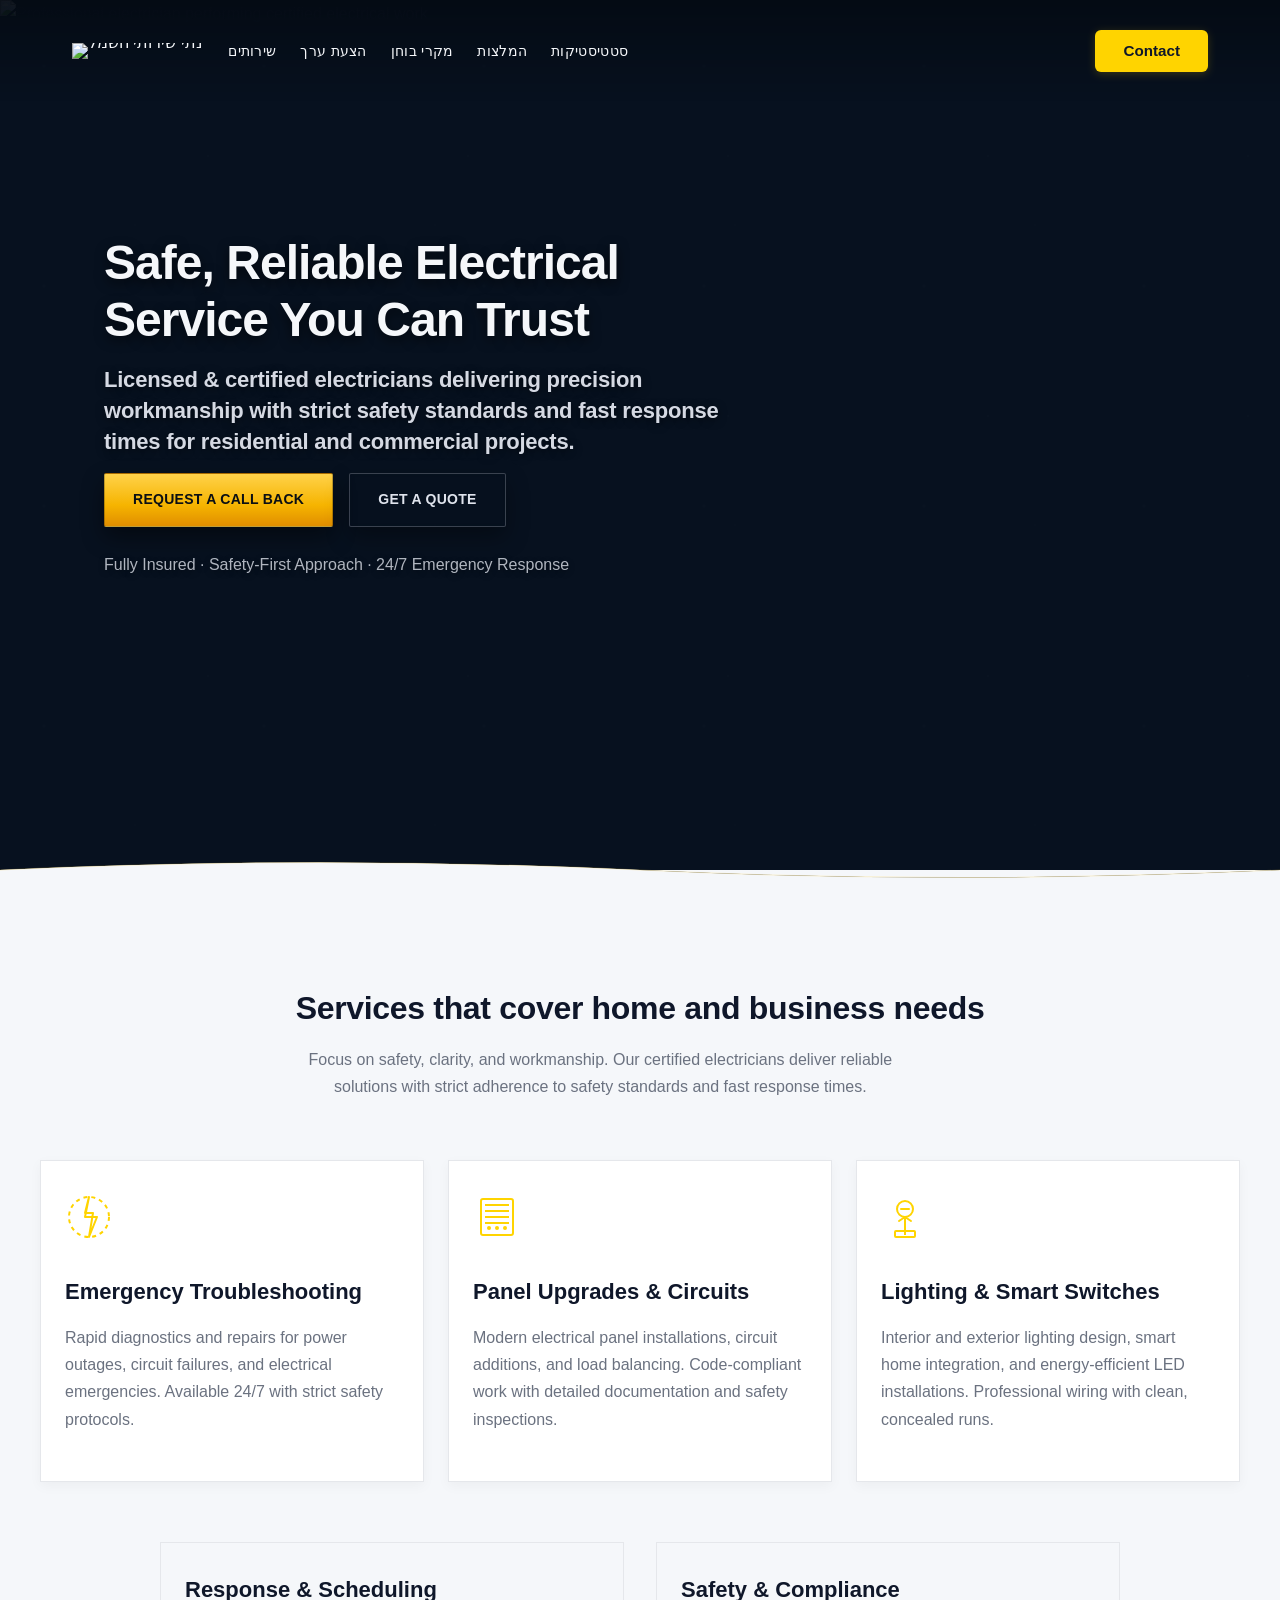
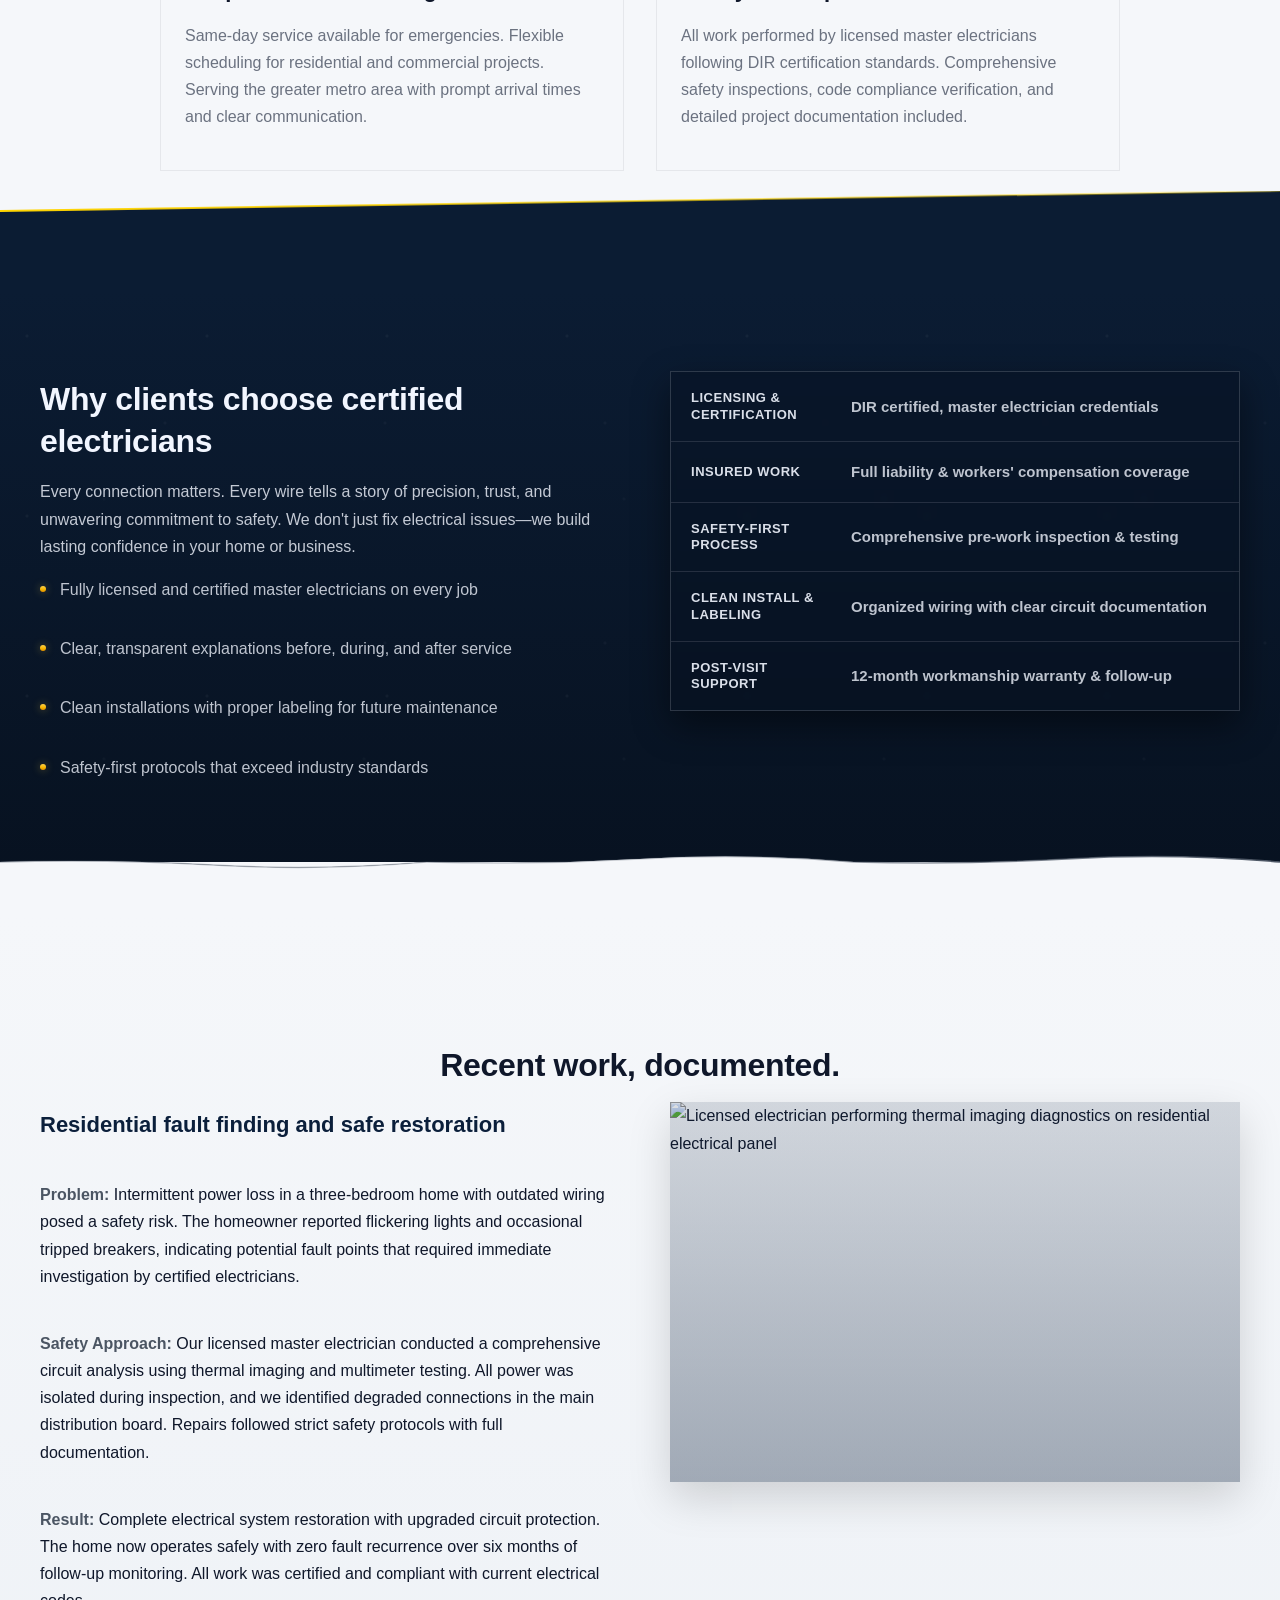
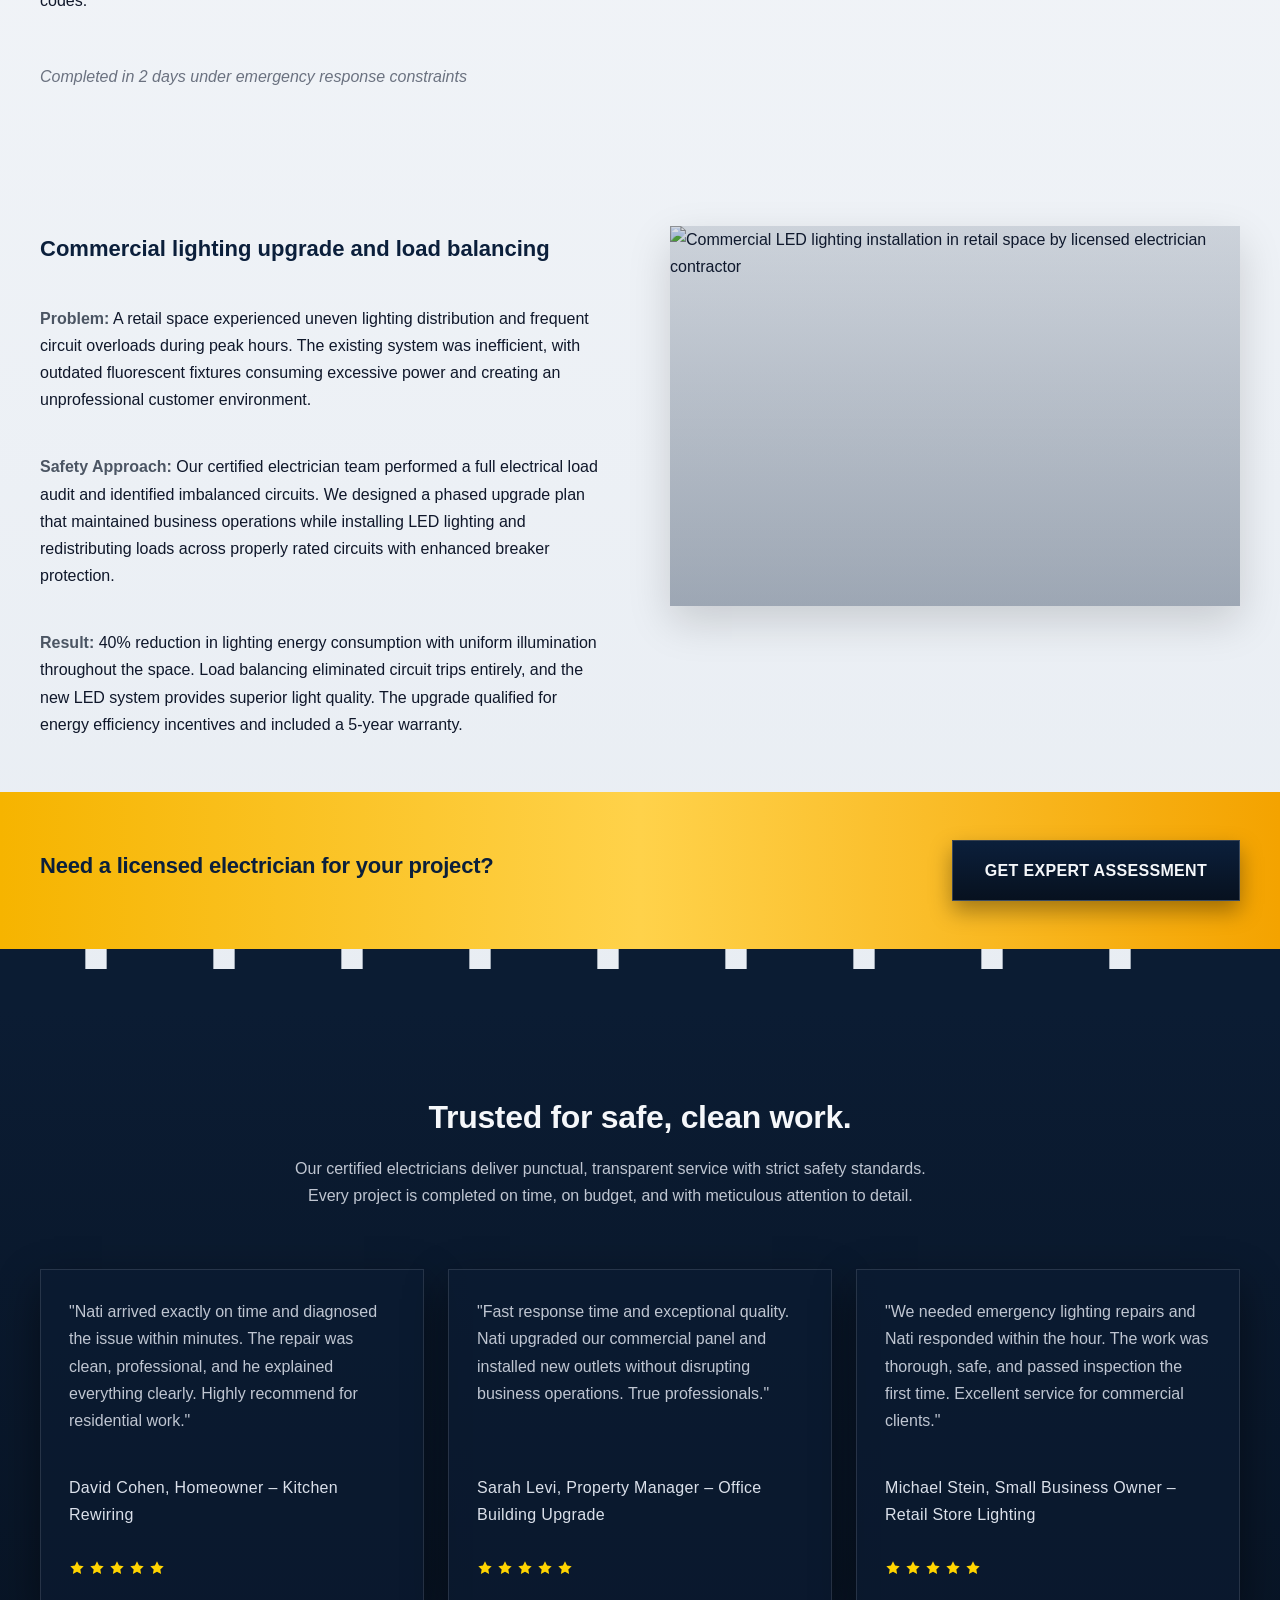
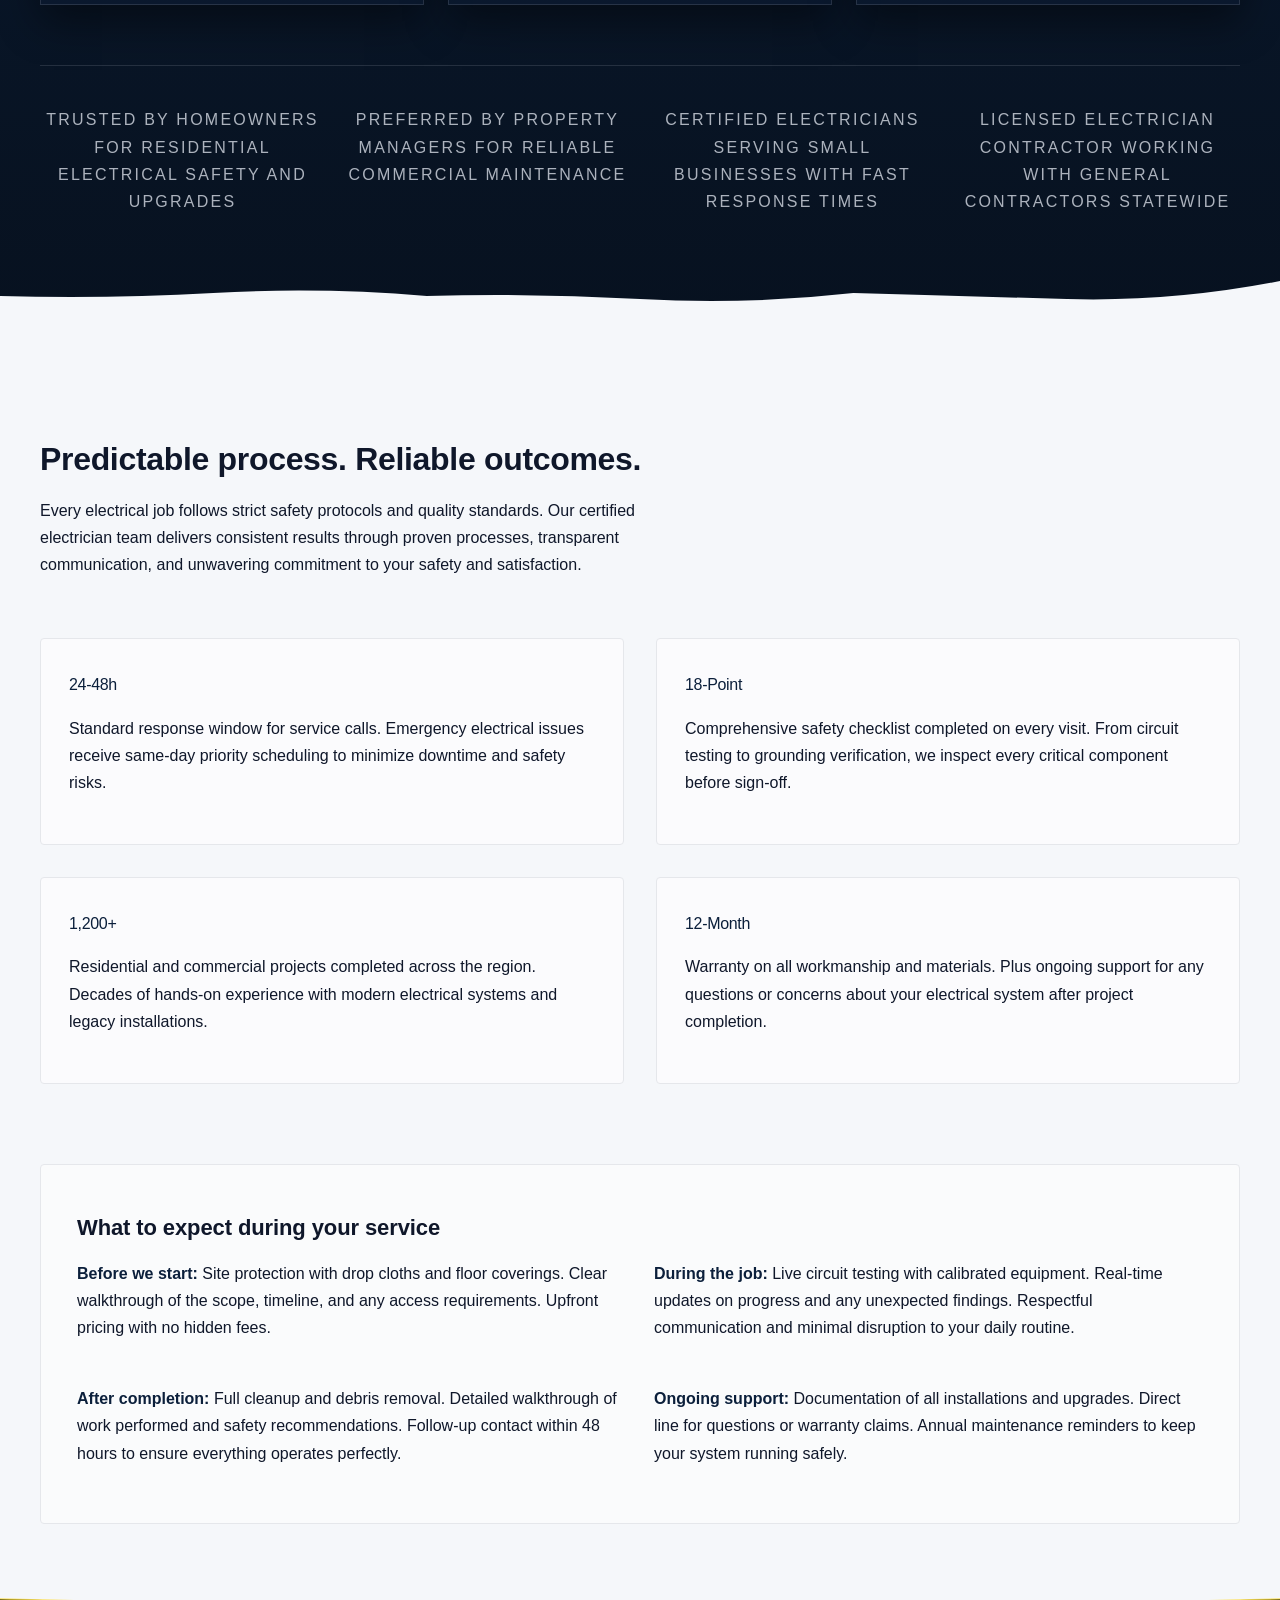
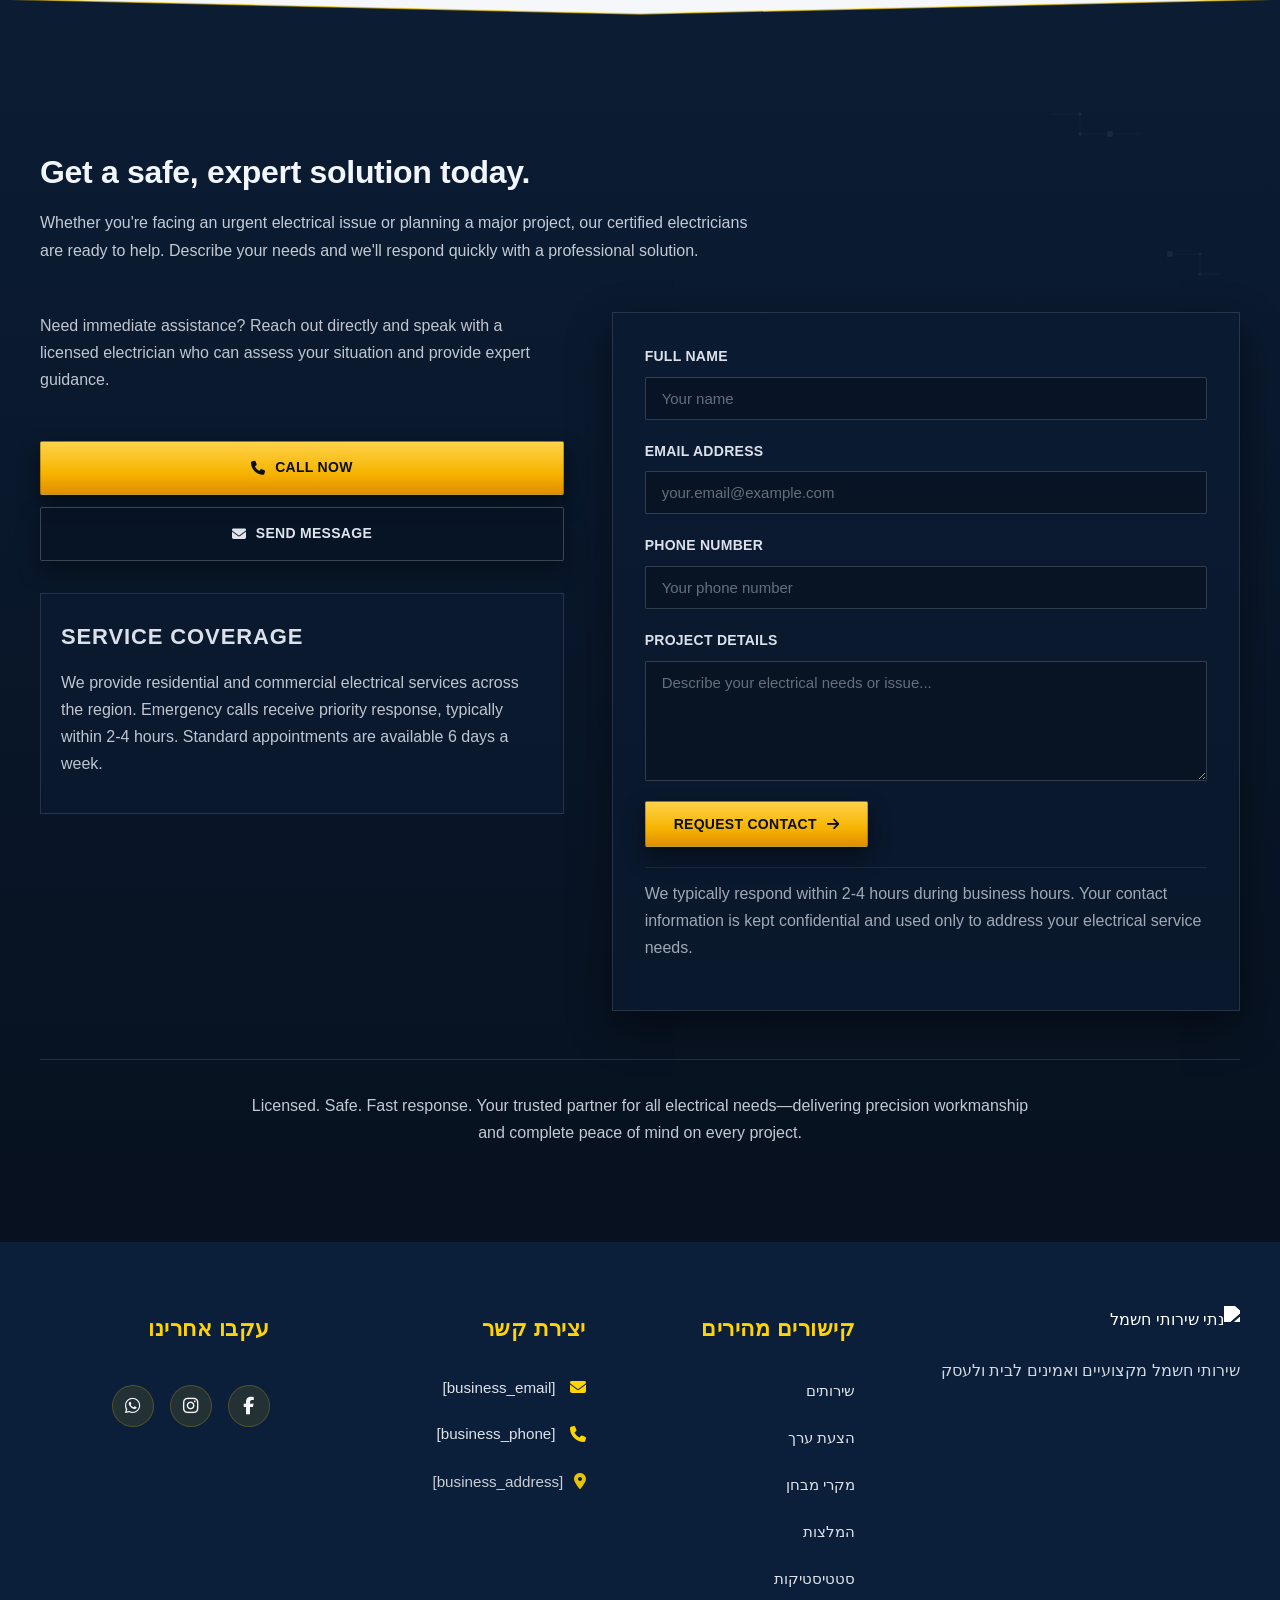
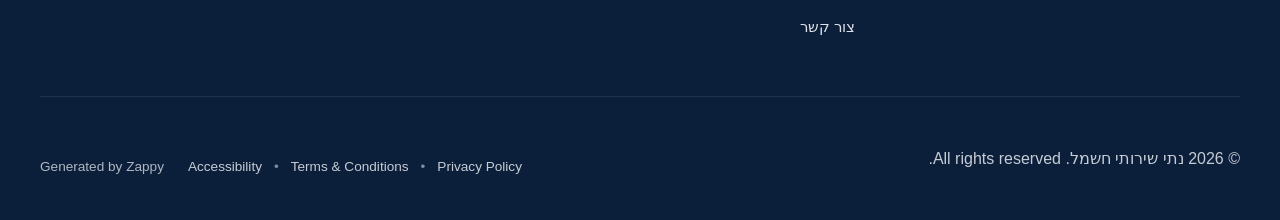
==== index.html @ c7303663 "Initial website commit" ====
<!DOCTYPE html>
<html lang="en" dir="ltr">
<head>
    <meta charset="UTF-8">
    <meta name="viewport" content="width=device-width, initial-scale=1.0">
    <meta name="robots" content="index, follow">
    <title>Dir Certified Electricians You Can Trust — נתי שירותי חשמל</title>
    <meta name="description" content="Licensed master electrician delivering safe, reliable electrical services for homes and businesses. Fast response, precision work, strict safety standards.">
    <meta name="keywords" content="dir certified electricians, licensed master electrician, licensed electrician contractor, certified electrician, reliable electrical services">
    
    <!-- Zappy Analytics -->
<script>
(function() {
  'use strict';
  
  // Configuration
  var config = {
    websiteId: '9a68afe2-b99f-4a59-a648-2c5692801ebb',
    apiUrl: 'https://api.zappy5.com/api/analytics/track',
    sessionDuration: 30 * 60 * 1000, // 30 minutes
    visitorDuration: 30 * 24 * 60 * 60 * 1000, // 30 days
    trackPageViews: true,
    trackClicks: true,
    trackFormSubmissions: true
  };
  
  // Generate or retrieve persistent visitor ID (30 days)
  function getVisitorId() {
    var visitorKey = 'zappy_visitor_' + config.websiteId;
    var visitor = null;
    
    try {
      visitor = localStorage.getItem(visitorKey);
      if (visitor) {
        var visitorData = JSON.parse(visitor);
        var now = Date.now();
        
        // Check if visitor ID is still valid (30 days)
        if (now - visitorData.created < config.visitorDuration) {
          // Update last seen timestamp
          visitorData.lastSeen = now;
          localStorage.setItem(visitorKey, JSON.stringify(visitorData));
          return visitorData.id;
        }
      }
    } catch (e) {
      console.warn('Zappy Analytics: LocalStorage not available');
    }
    
    // Generate new visitor ID
    var newVisitorId = 'zv_' + Date.now() + '_' + Math.random().toString(36).substr(2, 9);
    
    try {
      localStorage.setItem(visitorKey, JSON.stringify({
        id: newVisitorId,
        created: Date.now(),
        lastSeen: Date.now()
      }));
    } catch (e) {
      // Continue without local storage
    }
    
    return newVisitorId;
  }
  
  // Generate or retrieve session ID (30 minutes)
  function getSessionId() {
    var sessionKey = 'zappy_session_' + config.websiteId;
    var session = null;
    
    try {
      session = sessionStorage.getItem(sessionKey);
      if (session) {
        var sessionData = JSON.parse(session);
        var now = Date.now();
        
        // Check if session is still valid
        if (now - sessionData.timestamp < config.sessionDuration) {
          // Update timestamp
          sessionData.timestamp = now;
          sessionStorage.setItem(sessionKey, JSON.stringify(sessionData));
          return sessionData.id;
        }
      }
    } catch (e) {
      console.warn('Zappy Analytics: SessionStorage not available');
    }
    
    // Generate new session ID
    var newSessionId = 'zs_' + Date.now() + '_' + Math.random().toString(36).substr(2, 9);
    
    try {
      sessionStorage.setItem(sessionKey, JSON.stringify({
        id: newSessionId,
        timestamp: Date.now()
      }));
    } catch (e) {
      // Continue without session storage
    }
    
    return newSessionId;
  }
  
  var visitorId = getVisitorId();
  var sessionId = getSessionId();
  
  // Track an event
  function trackEvent(eventType, data) {
    data = data || {};
    
    var eventData = {
      website_id: config.websiteId,
      event_type: eventType,
      page_path: window.location.pathname,
      referrer: document.referrer || 'direct',
      visitor_id: visitorId,
      session_id: sessionId,
      metadata: data
    };
    
    // Use sendBeacon if available (better for page unload events)
    if (navigator.sendBeacon) {
      var blob = new Blob([JSON.stringify(eventData)], { type: 'application/json' });
      navigator.sendBeacon(config.apiUrl, blob);
    } else {
      // Fallback to fetch
      fetch(config.apiUrl, {
        method: 'POST',
        headers: {
          'Content-Type': 'application/json'
        },
        body: JSON.stringify(eventData),
        keepalive: true
      }).catch(function(error) {
        console.warn('Zappy Analytics: Failed to track event', error);
      });
    }
  }
  
  // Track page view
  if (config.trackPageViews) {
    trackEvent('pageview', {
      title: document.title,
      url: window.location.href
    });
  }
  
  // Track clicks on important elements
  if (config.trackClicks) {
    document.addEventListener('click', function(e) {
      var target = e.target;
      
      // Track button clicks (counted as actions)
      if (target.tagName === 'BUTTON' || target.closest('button')) {
        var button = target.tagName === 'BUTTON' ? target : target.closest('button');
        trackEvent('click', {
          element: 'button',
          text: button.textContent.trim().substring(0, 100),
          id: button.id || null,
          class: button.className || null
        });
      }
      
      // Track link clicks (navigation - not counted as actions)
      else if (target.tagName === 'A' || target.closest('a')) {
        var link = target.tagName === 'A' ? target : target.closest('a');
        trackEvent('navigation', {
          element: 'link',
          text: link.textContent.trim().substring(0, 100),
          href: link.href,
          external: link.hostname !== window.location.hostname
        });
      }
    }, true);
  }
  
  // Track form submissions
  if (config.trackFormSubmissions) {
    document.addEventListener('submit', function(e) {
      var form = e.target;
      
      trackEvent('form_submit', {
        form_id: form.id || null,
        form_name: form.name || null,
        form_action: form.action || null,
        form_method: form.method || 'GET'
      });
    }, true);
  }
  
  // Track time on page (send on page unload)
  var pageLoadTime = Date.now();
  
  window.addEventListener('beforeunload', function() {
    var timeOnPage = Math.floor((Date.now() - pageLoadTime) / 1000); // in seconds
    
    trackEvent('page_unload', {
      time_on_page: timeOnPage,
      page_path: window.location.pathname
    });
  });
  
  // Expose tracking function globally for custom events
  window.zappyAnalytics = {
    track: trackEvent,
    getVisitorId: function() { return visitorId; },
    getSessionId: function() { return sessionId; }
  };
  
})();
</script>
<!-- End Zappy Analytics -->
    <meta property="og:title" content="Dir Certified Electricians You Can Trust — נתי שירותי חשמל">
  <meta property="og:description" content="Licensed master electrician delivering safe, reliable electrical services for homes and businesses. Fast response, precision work, strict safety standards.">
  <meta property="og:type" content="website">
  <meta property="og:locale" content="en_US">
  
  <meta name="twitter:card" content="summary_large_image">
  <meta name="twitter:title" content="Dir Certified Electricians You Can Trust — נתי שירותי חשמל">
  <meta name="twitter:description" content="Licensed master electrician delivering safe, reliable electrical services for homes and businesses. Fast response, precision work, strict safety standards.">
  
  <link rel="stylesheet" href="https://cdnjs.cloudflare.com/ajax/libs/font-awesome/6.4.0/css/all.min.css">

    <!-- Favicons -->
    <link rel="icon" type="image/x-icon" href="/assets/favicon.ico">
    <link rel="icon" type="image/png" sizes="16x16" href="/assets/favicon-16x16.png">
    <link rel="icon" type="image/png" sizes="32x32" href="/assets/favicon-32x32.png">
    <link rel="icon" type="image/png" sizes="48x48" href="/assets/favicon-48x48.png">
    <link rel="icon" type="image/png" sizes="192x192" href="/assets/favicon-192x192.png">
    <link rel="icon" type="image/png" sizes="512x512" href="/assets/favicon-512x512.png">
    <link rel="apple-touch-icon" href="/assets/apple-touch-icon.png">
    <!-- Cookie Consent -->
    <link rel="stylesheet" href="https://cdn.jsdelivr.net/npm/vanilla-cookieconsent@3/dist/cookieconsent.css">
    <script src="https://cdn.jsdelivr.net/npm/vanilla-cookieconsent@3/dist/cookieconsent.umd.js"></script>
    <!-- Mickidum Accessibility Toolbar -->
    <script src="https://cdn.jsdelivr.net/gh/mickidum/acc_toolbar/acctoolbar/acctoolbar.min.js"></script>
    <link rel="stylesheet" href="/styles.css">

    <style id="zappy-dropdown-submenu-styles">
      /* ========== DESKTOP DROPDOWN SUBMENU STYLES ========== */
      /* Base styles for dropdown submenus - parent must be positioned */
      .nav-menu li:has(.sub-menu), nav li:has(.sub-menu), .navbar li:has(.sub-menu), #navMenu li:has(.sub-menu) { position: relative; }
      /* Submenu base - hidden by default */
      .nav-menu .sub-menu, nav .sub-menu, .navbar .sub-menu, #navMenu .sub-menu { display: block !important; position: absolute !important; top: 100%; left: 0; min-width: 220px; background: white; border-radius: 8px; box-shadow: 0 8px 25px rgba(0,0,0,0.15); padding: 8px 0; opacity: 0; visibility: hidden; transform: translateY(10px); transition: all 0.3s ease; z-index: 1000; list-style: none; pointer-events: none; }
      /* CRITICAL: Desktop hover styles to show dropdown */
      .nav-menu li:hover > .sub-menu, nav li:hover > .sub-menu, .navbar li:hover > .sub-menu, #navMenu li:hover > .sub-menu { opacity: 1 !important; visibility: visible !important; transform: translateY(0) !important; pointer-events: auto !important; }
      /* Submenu item styling */
      .sub-menu li { list-style: none; margin: 0; padding: 0; }
      .sub-menu a { display: block !important; padding: 10px 16px !important; color: var(--text-dark, #333) !important; font-weight: 500; text-decoration: none; white-space: nowrap; transition: background-color 0.2s; }
      .sub-menu a:hover { background-color: #f5f5f5; }
      /* RTL (Hebrew/Arabic) dropdown positioning */
      [dir="rtl"] .nav-menu .sub-menu, [dir="rtl"] nav .sub-menu, [dir="rtl"] .navbar .sub-menu, html[lang="he"] .nav-menu .sub-menu, html[lang="he"] nav .sub-menu, html[lang="he"] .navbar .sub-menu, html[lang="ar"] .nav-menu .sub-menu, html[lang="ar"] nav .sub-menu, html[lang="ar"] .navbar .sub-menu { left: auto !important; right: 0 !important; }
      /* Hide empty dropdown menus */
      .sub-menu:empty, .sub-menu:not(:has(li:not(.zappy-hidden-menu-item))), .sub-menu:not(:has(li)) { display: none !important; opacity: 0 !important; visibility: hidden !important; pointer-events: none !important; }
      /* Desktop: show submenu on Menu Group hover */
      li:has(.menu-group-title):hover > .sub-menu { opacity: 1 !important; visibility: visible !important; transform: translateY(0) !important; pointer-events: auto !important; }
      /* Menu Group title styling */
      .nav-menu > li > .menu-group-title, #navMenu > li > .menu-group-title { display: inline-block; padding: 0.5rem 1rem; cursor: default; user-select: none; }
      
      /* ========== MOBILE SUBMENU STYLES ========== */
      @media (max-width: 768px) {
        .nav-menu .sub-menu, nav .sub-menu, .navbar .sub-menu, #navMenu .sub-menu { position: static !important; transform: none !important; box-shadow: none !important; background: transparent !important; max-height: 0; overflow: hidden; opacity: 0; visibility: hidden; transition: max-height 0.3s ease, opacity 0.3s ease; padding: 0 !important; border-radius: 0 !important; }
        .sub-menu.mobile-expanded { max-height: 500px !important; opacity: 1 !important; visibility: visible !important; padding: 8px 0 8px 16px !important; }
        [dir="rtl"] .sub-menu.mobile-expanded, html[lang="he"] .sub-menu.mobile-expanded { padding: 8px 16px 8px 0 !important; }
        /* Disable hover behavior on mobile */
        .nav-menu li:hover > .sub-menu, nav li:hover > .sub-menu, .navbar li:hover > .sub-menu, #navMenu li:hover > .sub-menu { opacity: 0; visibility: hidden; pointer-events: none; }
        .nav-menu li > .sub-menu.mobile-expanded, nav li > .sub-menu.mobile-expanded, .navbar li > .sub-menu.mobile-expanded, #navMenu li > .sub-menu.mobile-expanded { opacity: 1 !important; visibility: visible !important; pointer-events: auto !important; }
        .nav-menu li:has(.sub-menu), nav li:has(.sub-menu), .navbar li:has(.sub-menu), #navMenu li:has(.sub-menu) { display: flex !important; flex-wrap: wrap !important; align-items: center !important; position: relative !important; min-height: 44px !important; }
        .nav-menu li:has(.sub-menu) > a, nav li:has(.sub-menu) > a, .navbar li:has(.sub-menu) > a, #navMenu li:has(.sub-menu) > a { flex: 1 !important; min-width: 0 !important; }
        .nav-menu li:has(.sub-menu) > .menu-group-title, nav li:has(.sub-menu) > .menu-group-title, .navbar li:has(.sub-menu) > .menu-group-title, #navMenu li:has(.sub-menu) > .menu-group-title { flex: 1 !important; min-width: 0 !important; padding: 0 !important; line-height: inherit !important; }
        .nav-menu li:has(.sub-menu) > .sub-menu, nav li:has(.sub-menu) > .sub-menu, .navbar li:has(.sub-menu) > .sub-menu, #navMenu li:has(.sub-menu) > .sub-menu { flex-basis: 100% !important; width: 100% !important; }
        .nav-menu li:has(.sub-menu) > a [class*="chevron"], .nav-menu li:has(.sub-menu) > a [class*="arrow"], .nav-menu li:has(.sub-menu) > a .fa-chevron-down, .nav-menu li:has(.sub-menu) > a .fa-angle-down, nav li:has(.sub-menu) > a [class*="chevron"], nav li:has(.sub-menu) > a [class*="arrow"], #navMenu li:has(.sub-menu) > a [class*="chevron"], #navMenu li:has(.sub-menu) > a [class*="arrow"] { display: none !important; visibility: hidden !important; }
        .mobile-submenu-toggle { display: flex !important; align-items: center !important; justify-content: center !important; width: 44px !important; height: auto !important; background: transparent !important; border: none !important; cursor: pointer !important; color: var(--text-light) !important; position: static !important; flex-shrink: 0 !important; align-self: stretch !important; z-index: 2 !important; padding: 0 !important; margin: 0 !important; }
        .mobile-submenu-toggle::after { content: '' !important; width: 0 !important; height: 0 !important; border-left: 6px solid transparent !important; border-right: 6px solid transparent !important; border-top: 7px solid currentColor !important; transition: transform 0.3s ease !important; }
        .mobile-submenu-toggle.expanded::after { transform: rotate(180deg) !important; }
        .sub-menu a { padding: 10px 0 !important; display: block !important; color: var(--text-light) !important; }
        .navbar .sub-menu li a, nav.navbar .sub-menu li a, .zappy-products-dropdown .sub-menu a { color: var(--text-light) !important; }
      }
      @media (min-width: 769px) { .mobile-submenu-toggle { display: none !important; } }
    </style>

    <style id="mobile-lang-menu-deployed-css">
    @media (max-width: 768px) {
      .lang-switcher,
      .nav-cta-container .lang-switcher,
      .nav-container .lang-switcher,
      .navbar .lang-switcher,
      .navbar .nav-cta-container .lang-switcher,
      .nav-icons-left .lang-switcher,
      .nav-ecommerce-icons .lang-switcher { display: none !important; }
      .mobile-lang-menu { width: 100%; border-top: 1px solid rgba(128,128,128,0.2); padding: 8px 0 0 0; margin-top: 8px; }
      .mobile-lang-toggle { display: flex !important; align-items: center; justify-content: space-between; width: 100%; padding: 12px 16px; background: none; border: none; cursor: pointer; font-size: 15px; color: inherit; font-family: inherit; }
      .mobile-lang-toggle::after { content: ''; display: inline-block; width: 8px; height: 8px; border-right: 2px solid currentColor; border-bottom: 2px solid currentColor; transform: rotate(45deg); transition: transform 0.3s ease; margin-left: 8px; }
      .mobile-lang-toggle.expanded::after { transform: rotate(-135deg); }
      .mobile-lang-options { max-height: 0; overflow: hidden; transition: max-height 0.3s ease; }
      .mobile-lang-options.expanded { max-height: 300px; }
      .mobile-lang-option { display: flex !important; align-items: center; gap: 10px; padding: 10px 24px; text-decoration: none; color: inherit; font-size: 14px; font-family: inherit; }
      .mobile-lang-option:hover { background: rgba(128,128,128,0.1); }
      .mobile-lang-option.active { font-weight: 600; opacity: 0.7; pointer-events: none; }
      .mobile-lang-option img { width: 20px; height: 20px; border-radius: 50%; }
    }
    @media (min-width: 769px) {
      .mobile-lang-menu { display: none !important; }
    }
    </style>

    <style id="zappy-widget-visibility">
      #mic-access-tool-general-button, .mic-access-tool-general-button,
      #mic-init-access-tool .mic-access-tool-general-button, #mic-init-access-tool #mic-access-tool-general-button,
      ._access-icon, #mic-access-tool-box, .mic-access-tool-box,
      #mic-init-access-tool #mic-access-tool-box, div[id*="mic-access-tool-box"], ._access-menu {
        display: none !important; visibility: hidden !important; opacity: 0 !important; pointer-events: none !important;
      }
    </style>
</head>
<body>

  <nav class="navbar">
  <button class="mobile-toggle" id="mobileToggle" aria-label="Menu">
    <svg class="hamburger-icon" width="24" height="24" viewbox="0 0 24 24" fill="none">
      <path d="M3 12h18M3 6h18M3 18h18" stroke="currentColor" stroke-width="2" stroke-linecap="round"></path>
    </svg>
    <svg class="close-icon" width="24" height="24" viewbox="0 0 24 24" fill="none" style="display: none;">
      <path d="M18 6L6 18M6 6l12 12" stroke="currentColor" stroke-width="2" stroke-linecap="round"></path>
    </svg>
  </button>
  
  <button class="phone-header-btn" data-phone="[business_phone]" aria-label="Call">
    <svg width="20" height="20" viewbox="0 0 24 24" fill="currentColor">
      <path d="M22 16.92v3a2 2 0 0 1-2.18 2 19.79 19.79 0 0 1-8.63-3.07 19.5 19.5 0 0 1-6-6 19.79 19.79 0 0 1-3.07-8.67A2 2 0 0 1 4.11 2h3a2 2 0 0 1 2 1.72 12.84 12.84 0 0 0 .7 2.81 2 2 0 0 1-.45 2.11L8.09 9.91a16 16 0 0 0 6 6l1.27-1.27a2 2 0 0 1 2.11-.45 12.84 12.84 0 0 0 2.81.7A2 2 0 0 1 22 16.92z"></path>
    </svg>
  </button>

  <div class="nav-container">
    <div class="nav-brand">
      <a href="/" class="logo-link">
        <img src="/assets/business-logo.webp" alt="נתי שירותי חשמל" class="logo">
      </a>
    </div>
    
    <ul class="nav-menu" id="navMenu"><li><a href="#services">שירותים</a></li><li><a href="#value-proposition">הצעת ערך</a></li><li><a href="#case-studies">מקרי בוחן</a></li><li><a href="#testimonials">המלצות</a></li><li><a href="#stats">סטטיסטיקות</a></li></ul>
    
    <div class="nav-cta-container">
      <a href="#contact" class="nav-cta-btn">Contact</a>
    </div>
  </div>
</nav>
<script>

// Navbar Mobile Menu Toggle and Contrast Fix
(function() {
  // Use 'load' event instead of 'DOMContentLoaded' to ensure we run AFTER all other scripts
  window.addEventListener('load', function() {
    
    // FIX MOBILE BUTTON CONTRAST
    // Detect navbar background color and apply contrasting color to mobile buttons
    const navbar = document.querySelector('.navbar, nav, header');
    if (!navbar) {
      console.log('[Navbar] Navbar element not found');
      return;
    }
    
    // DECLARE VARIABLES EARLY to avoid Temporal Dead Zone errors
    // These are used in multiple places below
    let mobileToggle = document.getElementById('mobileToggle') ||
                       document.querySelector('.mobile-toggle') ||
                       document.querySelector('.hamburger') ||
                       document.querySelector('.hamburger-menu') ||
                       document.querySelector('.menu-toggle') ||
                       document.querySelector('.burger-menu') ||
                       document.querySelector('[aria-label="Menu"]') ||
                       document.querySelector('[aria-label="תפריט"]');
    
    const phoneBtn = document.querySelector('.phone-header-btn');
    
    const computedStyle = window.getComputedStyle(navbar);
    let bgColor = computedStyle.backgroundColor;
    
    console.log('[Navbar] Initial navbar background:', bgColor);
    
    // Check if background is transparent or rgba with 0 alpha
    const isTransparent = bgColor === 'transparent' || 
                         bgColor === 'rgba(0, 0, 0, 0)' ||
                         (bgColor.startsWith('rgba') && bgColor.includes(', 0)'));
    
    if (isTransparent) {
      // Check for background-image or gradient
      const bgImage = computedStyle.backgroundImage;
      if (bgImage && bgImage !== 'none') {
        console.log('[Navbar] Navbar has background image/gradient, using dark text');
        bgColor = 'rgb(240, 240, 240)'; // Assume light background
      } else {
        // Transparent navbar - check body background
        const bodyBg = window.getComputedStyle(document.body).backgroundColor;
        console.log('[Navbar] Navbar transparent, using body background:', bodyBg);
        bgColor = bodyBg;
      }
    }
    
    // Calculate luminance to determine if background is light or dark
    const rgb = bgColor.match(/\d+/g);
    if (rgb && rgb.length >= 3) {
      const r = parseInt(rgb[0]);
      const g = parseInt(rgb[1]);
      const b = parseInt(rgb[2]);
      const luminance = (0.299 * r + 0.587 * g + 0.114 * b) / 255;
      
      // Mobile button colors are set by Claude's AI-generated CSS (same as .nav-menu a)
      // No dynamic color overrides needed - colors come from the generated navbar CSS
      console.log('[Navbar] Mobile button colors preserved from Claude CSS (luminance:', luminance.toFixed(2) + ')');
      
      // FIX ICON SIZES - Ensure SVGs are properly sized and visible
      // INJECT CRITICAL CSS TO OVERRIDE ANY CONFLICTING RULES
      const criticalCSS = document.createElement('style');
      criticalCSS.id = 'zappy-mobile-nav-fix';
      const htmlLang = document.documentElement.lang || 'en';
      const htmlDir = document.documentElement.dir || 'ltr';
      // Check both dir attribute AND lang for RTL detection
      // dir="rtl" is the most reliable indicator
      const isRTL = htmlDir === 'rtl' || htmlLang === 'he' || htmlLang === 'ar';
      
      criticalCSS.textContent = `
        /* Hide mobile buttons on desktop, show only on mobile */
        @media (min-width: 769px) {
          .mobile-toggle,
          .phone-header-btn {
            display: none !important;
          }
        }
        
        /* Show and position mobile buttons correctly on mobile */
        @media (max-width: 768px) {
          .mobile-toggle,
          .phone-header-btn {
            position: absolute !important;
            top: 50% !important;
            transform: translateY(-50%) !important;
            z-index: 1001 !important;
            display: flex !important;
            align-items: center !important;
            justify-content: center !important;
            width: 36px !important;
            height: 36px !important;
            border-radius: 50% !important;
            border: none !important;
            cursor: pointer !important;
            padding: 6px !important;
            background: none !important;
            color: var(--nav-text, var(--text-light)) !important;
          }
          
          /* LTR positioning (default): hamburger LEFT, phone RIGHT */
          html:not([dir="rtl"]):not([lang="he"]):not([lang="ar"]) .mobile-toggle,
          html[dir="ltr"] .mobile-toggle {
            left: 12px !important;
            right: auto !important;
          }
          html:not([dir="rtl"]):not([lang="he"]):not([lang="ar"]) .phone-header-btn,
          html[dir="ltr"] .phone-header-btn {
            right: 12px !important;
            left: auto !important;
          }
          
          /* RTL positioning: hamburger RIGHT, phone LEFT */
          html[dir="rtl"] .mobile-toggle,
          html[lang="he"] .mobile-toggle,
          html[lang="ar"] .mobile-toggle {
            right: 12px !important;
            left: auto !important;
          }
          html[dir="rtl"] .phone-header-btn,
          html[lang="he"] .phone-header-btn,
          html[lang="ar"] .phone-header-btn {
            left: 12px !important;
            right: auto !important;
          }
          
          /* CRITICAL: Ensure nav-container has min-height on mobile */
          /* All children are positioned absolutely/fixed on mobile, so height:auto collapses to 0 */
          .nav-container {
            min-height: 70px !important;
            position: relative !important;
          }
          
          /* Ensure SVG icons are properly sized and inherit color */
          .mobile-toggle svg,
          .phone-header-btn svg {
            width: 24px !important;
            height: 24px !important;
            /* Don't force display - let JavaScript control hamburger/close toggle */
          }
          
          /* Reset nav-cta-container on mobile - remove desktop box-shadow/padding */
          /* that creates a visible ghost box when CTA button is hidden */
          .nav-cta-container {
            box-shadow: none !important;
            padding: 0 !important;
          }
          
          /* Hide nav-cta-container entirely on mobile when there's no lang-switcher */
          /* (only the CTA button is inside, and it's hidden on mobile) */
          .nav-cta-container:not(:has(.lang-switcher)) {
            display: none !important;
          }
          
          /* CRITICAL: Prevent hero image fade gradient from bleeding over headline text */
          /* The .image-fade-gradient has bottom: -30px (extends below parent) */
          /* On mobile stacked layout, this overlaps the h1 text below the image */
          .hero-image-column {
            overflow: hidden !important;
          }
          .image-fade-gradient {
            bottom: 0 !important;
          }
          
          /* Hide desktop language switcher on mobile - hamburger menu handles it */
          /* High specificity to override stored CSS */
          .lang-switcher,
          .nav-cta-container .lang-switcher,
          .nav-container .lang-switcher,
          .navbar .lang-switcher,
          .navbar .nav-cta-container .lang-switcher {
            display: none !important;
          }
        }
      `;
      
      // Remove existing fix if present and inject new one
      const existing = document.getElementById('zappy-mobile-nav-fix');
      if (existing) existing.remove();
      document.head.appendChild(criticalCSS);
      
      console.log('[Navbar] Critical CSS injected for mobile nav positioning');
      
      // ONLY apply inline positioning styles on mobile viewport
      // On desktop, the CSS handles hiding these buttons with display: none
      // Inline styles were breaking desktop layout by overriding CSS
      const isMobileViewport = window.innerWidth <= 768;
      
      if (mobileToggle) {
        // Icon sizing applies to all viewports for consistency
        const hamburgerIcon = mobileToggle.querySelector('.hamburger-icon');
        const closeIcon = mobileToggle.querySelector('.close-icon');
        
        if (hamburgerIcon) {
          hamburgerIcon.style.setProperty('width', '24px', 'important');
          hamburgerIcon.style.setProperty('height', '24px', 'important');
          hamburgerIcon.style.setProperty('display', 'block', 'important'); // Show hamburger by default
        }
        if (closeIcon) {
          closeIcon.style.setProperty('width', '24px', 'important');
          closeIcon.style.setProperty('height', '24px', 'important');
          closeIcon.style.setProperty('display', 'none', 'important'); // Hide close icon by default
        }
        
        // ONLY set positioning inline styles on mobile
        if (isMobileViewport) {
          mobileToggle.style.setProperty('position', 'absolute', 'important');
          mobileToggle.style.setProperty('top', '50%', 'important');
          mobileToggle.style.setProperty('transform', 'translateY(-50%)', 'important');
          mobileToggle.style.setProperty('z-index', '1001', 'important');
          
          // Clear any inline left/right so CSS can take over based on html[dir]
          mobileToggle.style.removeProperty('left');
          mobileToggle.style.removeProperty('right');
          
          console.log('[Navbar] Mobile toggle positioning applied (mobile viewport)');
        } else {
          // On desktop, clear any positioning styles to let CSS handle it
          mobileToggle.style.removeProperty('position');
          mobileToggle.style.removeProperty('top');
          mobileToggle.style.removeProperty('transform');
          mobileToggle.style.removeProperty('z-index');
          mobileToggle.style.removeProperty('left');
          mobileToggle.style.removeProperty('right');
          console.log('[Navbar] Desktop viewport - cleared mobile toggle inline positioning');
        }
      }
      
      if (phoneBtn) {
        // Icon sizing applies to all viewports
        const phoneIcon = phoneBtn.querySelector('svg');
        if (phoneIcon) {
          phoneIcon.style.width = '24px';
          phoneIcon.style.height = '24px';
          phoneIcon.setAttribute('width', '24');
          phoneIcon.setAttribute('height', '24');
        }
        
        // ONLY set positioning inline styles on mobile
        if (isMobileViewport) {
          phoneBtn.style.setProperty('position', 'absolute', 'important');
          phoneBtn.style.setProperty('top', '50%', 'important');
          phoneBtn.style.setProperty('transform', 'translateY(-50%)', 'important');
          phoneBtn.style.setProperty('z-index', '1001', 'important');
          
          // Clear any inline left/right so CSS can take over based on html[dir]
          phoneBtn.style.removeProperty('left');
          phoneBtn.style.removeProperty('right');
          
          console.log('[Navbar] Phone button positioning applied (mobile viewport)');
        } else {
          // On desktop, clear any positioning styles to let CSS handle it
          phoneBtn.style.removeProperty('position');
          phoneBtn.style.removeProperty('top');
          phoneBtn.style.removeProperty('transform');
          phoneBtn.style.removeProperty('z-index');
          phoneBtn.style.removeProperty('left');
          phoneBtn.style.removeProperty('right');
          console.log('[Navbar] Desktop viewport - cleared phone button inline positioning');
        }
      }
    } else {
      console.log('[Navbar] Could not parse background color:', bgColor);
    }
    
    // MOBILE MENU TOGGLE
    // Re-query in case DOM changed (mobileToggle already declared at top of function)
    mobileToggle = document.getElementById('mobileToggle') ||
                   document.querySelector('.mobile-toggle') ||
                   document.querySelector('.hamburger') ||
                   document.querySelector('.hamburger-menu') ||
                   document.querySelector('.menu-toggle') ||
                   document.querySelector('.burger-menu') ||
                   document.querySelector('[aria-label="Menu"]') ||
                   document.querySelector('[aria-label="תפריט"]');
    
    // EXPANDED SEARCH: Find nav menu by ID or class
    const navMenu = document.getElementById('navMenu') ||
                  document.querySelector('.nav-menu') ||
                  document.querySelector('.nav-links') ||
                  document.querySelector('nav ul:not(.submenu)');
    
    if (!mobileToggle || !navMenu) {
      console.log('[Navbar] Mobile toggle or menu not found:', { toggle: !!mobileToggle, menu: !!navMenu });
      return;
    }
    
    // Ensure navMenu has ID for CSS targeting
    if (!navMenu.id) {
      navMenu.id = 'navMenu';
    }
    
    console.log('[Navbar] Initializing mobile menu...');
    
    // Remove any existing event listeners by cloning the button
    const newToggle = mobileToggle.cloneNode(true);
    mobileToggle.parentNode.replaceChild(newToggle, mobileToggle);
    
    // Toggle menu on button click - use newToggle now
    newToggle.addEventListener('click', function(e) {
      e.preventDefault();
      e.stopPropagation();
      
      const hamburgerIcon = this.querySelector('.hamburger-icon');
      const closeIcon = this.querySelector('.close-icon');
      const isActive = navMenu.classList.contains('active');
      
      if (isActive) {
        // Close menu
        navMenu.classList.remove('active');
        if (hamburgerIcon) hamburgerIcon.style.setProperty('display', 'block', 'important');
        if (closeIcon) closeIcon.style.setProperty('display', 'none', 'important');
        document.body.style.overflow = '';
        console.log('[Navbar] Menu closed');
      } else {
        // Open menu
        navMenu.classList.add('active');
        if (hamburgerIcon) hamburgerIcon.style.setProperty('display', 'none', 'important');
        if (closeIcon) closeIcon.style.setProperty('display', 'block', 'important');
        document.body.style.overflow = 'hidden';
        console.log('[Navbar] Menu opened');
      }
    });
    
    // Close menu when clicking nav links (but NOT dropdown toggles)
    const navLinks = navMenu.querySelectorAll('a');
    navLinks.forEach(function(link) {
      link.addEventListener('click', function() {
        // Don't close if it's a dropdown child (unless it's a real navigation link)
        if (this.getAttribute('href') === '#') return;
        
        const hamburgerIcon = newToggle.querySelector('.hamburger-icon');
        const closeIcon = newToggle.querySelector('.close-icon');
        
        navMenu.classList.remove('active');
        if (hamburgerIcon) hamburgerIcon.style.setProperty('display', 'block', 'important');
        if (closeIcon) closeIcon.style.setProperty('display', 'none', 'important');
        document.body.style.overflow = '';
        console.log('[Navbar] Menu closed (link clicked)');
      });
    });
    
    // DROPDOWN MENU TOGGLE (for mobile and touch devices)
    var dropdownToggles = navMenu.querySelectorAll('.dropdown-toggle');
    dropdownToggles.forEach(function(toggle) {
      toggle.addEventListener('click', function(e) {
        e.preventDefault();
        e.stopPropagation();
        var parent = this.closest('.nav-dropdown');
        if (!parent) return;
        
        // Close other open dropdowns at the same level
        var siblings = parent.parentNode.querySelectorAll('.nav-dropdown.open');
        siblings.forEach(function(sib) {
          if (sib !== parent) sib.classList.remove('open');
        });
        
        parent.classList.toggle('open');
        console.log('[Navbar] Dropdown toggled:', parent.classList.contains('open') ? 'open' : 'closed');
      });
    });
    
    // Close dropdowns when clicking outside
    document.addEventListener('click', function(e) {
      if (!e.target.closest('.nav-dropdown')) {
        var openDropdowns = document.querySelectorAll('.nav-dropdown.open');
        openDropdowns.forEach(function(dd) { dd.classList.remove('open'); });
      }
    });
    
    console.log('[Navbar] Dropdown handlers initialized for ' + dropdownToggles.length + ' dropdowns');
    
    // Phone button functionality (phoneBtn already declared at top of function)
    if (phoneBtn) {
      phoneBtn.addEventListener('click', function() {
        // Get phone number from placeholder in page or use default
        const phoneLinks = document.querySelectorAll('a[href^="tel:"]');
        const phoneNumber = phoneLinks.length > 0 
          ? phoneLinks[0].getAttribute('href').replace('tel:', '')
          : '[business_phone]';
        
        window.location.href = 'tel:' + phoneNumber;
        console.log('[Navbar] Phone button clicked');
      });
    }
    
    console.log('[Navbar] Mobile menu initialized successfully');
    
    // === WHATSAPP BUTTON VISIBILITY FIX ===
    // Ensure WhatsApp floating button is hidden on desktop and visible on mobile
    // IMPORTANT: Only target the floating button by its class, NOT generic wa.me links
    const handleWhatsAppVisibility = function() {
      const whatsappBtn = document.querySelector('.whatsapp-float');
      if (whatsappBtn) {
        const isDesktop = window.innerWidth >= 769;
        if (isDesktop) {
          whatsappBtn.style.setProperty('display', 'none', 'important');
          whatsappBtn.style.setProperty('visibility', 'hidden', 'important');
          whatsappBtn.style.setProperty('opacity', '0', 'important');
          whatsappBtn.style.setProperty('pointer-events', 'none', 'important');
          console.log('[WhatsApp] Button hidden on desktop');
        } else {
          whatsappBtn.style.removeProperty('display');
          whatsappBtn.style.removeProperty('visibility');
          whatsappBtn.style.removeProperty('opacity');
          whatsappBtn.style.removeProperty('pointer-events');
          console.log('[WhatsApp] Button visible on mobile');
        }
      }
    };
    
    // Run on load
    handleWhatsAppVisibility();
    
    // Run on resize with debouncing
    let resizeTimer;
    window.addEventListener('resize', function() {
      clearTimeout(resizeTimer);
      resizeTimer = setTimeout(handleWhatsAppVisibility, 100);
    });
  });
})();

</script>
  
  <main>
    <section class="home-hero-section" data-layout-spec="Home-hero" data-hero-type="fullscreen-scrim">
  <div class="home-hero-section__bg-wrapper">
    <img data-hero-bg="true" data-placeholder="home-hero-bg" data-context="Professional licensed electrician working on a modern electrical panel in a bright, well-lit commercial or residential space. The electrician should be wearing safety gear, focused on precise electrical work. The image should convey expertise, safety, and professionalism. Warm natural lighting, clean modern environment, tools visible, sense of precision and trust. High-quality professional photography style." class="home-hero-section__bg-image" data-preserve-bg="0" width="1920" height="1080" src="/assets/site-home-hero-bg.webp" alt="Professional electrician performing certified electrical work">
  </div>

  <div class="home-hero-section__scrim" aria-hidden="true"></div>

  <div class="home-hero-section__pattern-overlay" aria-hidden="true"></div>

  <div class="home-hero-section__content-wrapper">
    <div class="home-hero-section__content">
      <h1 class="home-hero-section__headline">Safe, Reliable Electrical Service You Can Trust</h1>
      <h3 class="home-hero-section__subtitle">Licensed &amp; certified electricians delivering precision workmanship with strict safety standards and fast response times for residential and commercial projects.</h3>
      
      <div class="home-hero-section__cta-row">
        <a href="#contact" class="home-hero-section__btn home-hero-section__btn--primary">Request a Call Back</a>
        <a href="#contact" class="home-hero-section__btn home-hero-section__btn--secondary">Get a Quote</a>
      </div>

      <p class="home-hero-section__trust-line">Fully Insured · Safety-First Approach · 24/7 Emergency Response</p>
    </div>
  </div>

  <div class="home-hero-section__divider-wrapper">
    <svg data-no-icon-edit="true" aria-hidden="true" viewbox="0 0 1200 80" preserveaspectratio="none" xmlns="http://www.w3.org/2000/svg">
      <defs>
        <linearGradient id="home-hero-divider-gradient" x1="0%" y1="0%" x2="0%" y2="100%">
          <stop offset="0%" style="stop-color:#0B1C33;stop-opacity:1"></stop>
          <stop offset="100%" style="stop-color:#F5F7FA;stop-opacity:1"></stop>
        </linearGradient>
      </defs>
      <path d="M0,80 L0,50 Q300,35 600,50 T1200,50 L1200,80 Z" fill="#F5F7FA"></path>
      <path d="M0,50 Q300,35 600,50 T1200,50" stroke="rgba(255,210,74,0.25)" stroke-width="1" fill="#F5F7FA"></path>
    </svg>
  </div>
</section>

<section class="home-services-section" data-layout-spec="Home-services">
  <div class="home-services-container">
    <div class="home-services-intro">
      <h2>Services that cover home and business needs</h2>
      <p>Focus on safety, clarity, and workmanship. Our certified electricians deliver reliable solutions with strict adherence to safety standards and fast response times.</p>
    </div>

    <div class="home-services-grid">
      <div class="home-services-card">
        <svg data-element-type="icon" data-icon-type="svg" class="home-services-icon" viewbox="0 0 48 48" fill="none" xmlns="http://www.w3.org/2000/svg">
          <path d="M24 4L20 20H28L24 44L32 24H20L24 4Z" stroke="currentColor" stroke-width="2" stroke-linecap="round" stroke-linejoin="round"></path>
          <circle cx="24" cy="24" r="20" stroke="currentColor" stroke-width="2" stroke-dasharray="4 4"></circle>
        </svg>
        <h3>Emergency Troubleshooting</h3>
        <p>Rapid diagnostics and repairs for power outages, circuit failures, and electrical emergencies. Available 24/7 with strict safety protocols.</p>
      </div>

      <div class="home-services-card">
        <svg data-element-type="icon" data-icon-type="svg" class="home-services-icon" viewbox="0 0 48 48" fill="none" xmlns="http://www.w3.org/2000/svg">
          <rect x="8" y="6" width="32" height="36" rx="2" stroke="currentColor" stroke-width="2"></rect>
          <line x1="12" y1="12" x2="36" y2="12" stroke="currentColor" stroke-width="2"></line>
          <line x1="12" y1="18" x2="36" y2="18" stroke="currentColor" stroke-width="2"></line>
          <line x1="12" y1="24" x2="36" y2="24" stroke="currentColor" stroke-width="2"></line>
          <line x1="12" y1="30" x2="36" y2="30" stroke="currentColor" stroke-width="2"></line>
          <circle cx="16" cy="35" r="2" fill="currentColor"></circle>
          <circle cx="24" cy="35" r="2" fill="currentColor"></circle>
          <circle cx="32" cy="35" r="2" fill="currentColor"></circle>
        </svg>
        <h3>Panel Upgrades &amp; Circuits</h3>
        <p>Modern electrical panel installations, circuit additions, and load balancing. Code-compliant work with detailed documentation and safety inspections.</p>
      </div>

      <div class="home-services-card">
        <svg data-element-type="icon" data-icon-type="svg" class="home-services-icon" viewbox="0 0 48 48" fill="none" xmlns="http://www.w3.org/2000/svg">
          <circle cx="24" cy="16" r="8" stroke="currentColor" stroke-width="2"></circle>
          <path d="M24 24L24 42" stroke="currentColor" stroke-width="2"></path>
          <path d="M18 28L24 24L30 28" stroke="currentColor" stroke-width="2" stroke-linecap="round" stroke-linejoin="round"></path>
          <rect x="14" y="38" width="20" height="6" rx="1" stroke="currentColor" stroke-width="2"></rect>
          <line x1="20" y1="16" x2="28" y2="16" stroke="currentColor" stroke-width="2" stroke-linecap="round"></line>
        </svg>
        <h3>Lighting &amp; Smart Switches</h3>
        <p>Interior and exterior lighting design, smart home integration, and energy-efficient LED installations. Professional wiring with clean, concealed runs.</p>
      </div>
    </div>

    <div class="home-services-secondary">
      <div class="home-services-mini-block">
        <h3>Response &amp; Scheduling</h3>
        <p>Same-day service available for emergencies. Flexible scheduling for residential and commercial projects. Serving the greater metro area with prompt arrival times and clear communication.</p>
      </div>

      <div class="home-services-mini-block">
        <h3>Safety &amp; Compliance</h3>
        <p>All work performed by licensed master electricians following DIR certification standards. Comprehensive safety inspections, code compliance verification, and detailed project documentation included.</p>
      </div>
    </div>
  </div>

  <div class="home-services-divider-wrapper">
    <svg data-no-icon-edit="true" aria-hidden="true" viewbox="0 0 1200 100" preserveaspectratio="none" xmlns="http://www.w3.org/2000/svg">
      <defs>
        <linearGradient id="home-services-accent-line" x1="0%" y1="0%" x2="100%" y2="0%">
          <stop offset="0%" style="stop-color:#FFD400;stop-opacity:1"></stop>
          <stop offset="100%" style="stop-color:#FFD400;stop-opacity:0.3"></stop>
        </linearGradient>
      </defs>
      <path d="M0,100 L0,20 L1200,0 L1200,100 Z" fill="#0B1C33"></path>
      <line x1="0" y1="20" x2="1200" y2="0" stroke="url(#home-services-accent-line)" stroke-width="2"></line>
    </svg>
  </div>
</section>

<section class="home-value-proposition-section" data-layout-spec="Home-value-proposition">
  <div class="value-prop-container">
    <div class="value-prop-grid">
      <div class="value-prop-content">
        <h2>Why clients choose certified electricians</h2>
        <p class="value-prop-intro">Every connection matters. Every wire tells a story of precision, trust, and unwavering commitment to safety. We don't just fix electrical issues—we build lasting confidence in your home or business.</p>
        <div class="value-prop-list">
          <p class="value-prop-item">Fully licensed and certified master electricians on every job</p>
          <p class="value-prop-item">Clear, transparent explanations before, during, and after service</p>
          <p class="value-prop-item">Clean installations with proper labeling for future maintenance</p>
          <p class="value-prop-item">Safety-first protocols that exceed industry standards</p>
        </div>
      </div>
      <div class="value-prop-specs">
        <div class="spec-table">
          <div class="spec-row">
            <div class="spec-label">Licensing &amp; Certification</div>
            <div class="spec-value">DIR certified, master electrician credentials</div>
          </div>
          <div class="spec-row">
            <div class="spec-label">Insured Work</div>
            <div class="spec-value">Full liability &amp; workers' compensation coverage</div>
          </div>
          <div class="spec-row">
            <div class="spec-label">Safety-First Process</div>
            <div class="spec-value">Comprehensive pre-work inspection &amp; testing</div>
          </div>
          <div class="spec-row">
            <div class="spec-label">Clean Install &amp; Labeling</div>
            <div class="spec-value">Organized wiring with clear circuit documentation</div>
          </div>
          <div class="spec-row">
            <div class="spec-label">Post-Visit Support</div>
            <div class="spec-value">12-month workmanship warranty &amp; follow-up</div>
          </div>
        </div>
      </div>
    </div>
  </div>
  <div class="value-prop-divider-wrapper">
    <svg data-no-icon-edit="true" aria-hidden="true" viewbox="0 0 1200 100" preserveaspectratio="none" xmlns="http://www.w3.org/2000/svg">
      <defs>
        <linearGradient id="dividerGradient" x1="0%" y1="0%" x2="100%" y2="0%">
          <stop offset="0%" style="stop-color:#4B5563;stop-opacity:0.4"></stop>
          <stop offset="50%" style="stop-color:#4B5563;stop-opacity:0.25"></stop>
          <stop offset="100%" style="stop-color:#4B5563;stop-"></stop>
        </linearGradient>
      </defs>
      <path d="M0,100 L0,45 Q100,42 200,48 T400,45 Q500,48 600,42 T800,45 Q900,48 1000,42 T1200,45 L1200,100 Z" fill="#F5F7FA"></path>
      <path d="M0,45 Q100,42 200,48 T400,45 Q500,48 600,42 T800,45 Q900,48 1000,42 T1200,45" stroke="url(#dividerGradient)" stroke-width="1.5" fill="#F5F7FA"></path>
    </svg>
  </div>
</section>

<section id="case-studies" class="home-case-studies-section" data-layout-spec="Home-case-studies">
  <div class="home-case-studies-container">
    <h2 class="home-case-studies-title">Recent work, documented.</h2>
    
    <!-- Case Study 1 -->
    <article class="home-case-studies-case">
      <div class="home-case-studies-content">
        <h3 class="home-case-studies-case-title">Residential fault finding and safe restoration</h3>
        <p class="home-case-studies-paragraph"><strong>Problem:</strong> Intermittent power loss in a three-bedroom home with outdated wiring posed a safety risk. The homeowner reported flickering lights and occasional tripped breakers, indicating potential fault points that required immediate investigation by certified electricians.</p>
        <p class="home-case-studies-paragraph"><strong>Safety Approach:</strong> Our licensed master electrician conducted a comprehensive circuit analysis using thermal imaging and multimeter testing. All power was isolated during inspection, and we identified degraded connections in the main distribution board. Repairs followed strict safety protocols with full documentation.</p>
        <p class="home-case-studies-paragraph"><strong>Result:</strong> Complete electrical system restoration with upgraded circuit protection. The home now operates safely with zero fault recurrence over six months of follow-up monitoring. All work was certified and compliant with current electrical codes.</p>
        <p class="home-case-studies-meta">Completed in 2 days under emergency response constraints</p>
      </div>
      <div class="home-case-studies-image-wrapper">
        <div class="home-case-studies-image-overlay"></div>
        <img data-placeholder="home-case-studies-image-1" data-context="Professional electrician using thermal imaging camera to inspect residential electrical panel in modern home, diagnostic equipment visible, safety-focused work environment, technical precision" width="600" height="400" src="/assets/site-home-case-studies-image-1.webp" alt="Licensed electrician performing thermal imaging diagnostics on residential electrical panel">
      </div>
    </article>
    
    <!-- Case Study 2 -->
    <article class="home-case-studies-case">
      <div class="home-case-studies-content">
        <h3 class="home-case-studies-case-title">Commercial lighting upgrade and load balancing</h3>
        <p class="home-case-studies-paragraph"><strong>Problem:</strong> A retail space experienced uneven lighting distribution and frequent circuit overloads during peak hours. The existing system was inefficient, with outdated fluorescent fixtures consuming excessive power and creating an unprofessional customer environment.</p>
        <p class="home-case-studies-paragraph"><strong>Safety Approach:</strong> Our certified electrician team performed a full electrical load audit and identified imbalanced circuits. We designed a phased upgrade plan that maintained business operations while installing LED lighting and redistributing loads across properly rated circuits with enhanced breaker protection.</p>
        <p class="home-case-studies-paragraph"><strong>Result:</strong> 40% reduction in lighting energy consumption with uniform illumination throughout the space. Load balancing eliminated circuit trips entirely, and the new LED system provides superior light quality. The upgrade qualified for energy efficiency incentives and included a 5-year warranty.</p>
        <p class="home-case-studies-meta">Completed over 3 weekends to minimize business disruption</p>
      </div>
      <div class="home-case-studies-image-wrapper">
        <div class="home-case-studies-image-overlay"></div>
        <img data-placeholder="home-case-studies-image-2" data-context="Modern commercial retail space with newly installed LED lighting system, clean professional environment, electrician on ladder adjusting fixtures, bright even illumination, technical precision" width="600" height="400" src="/assets/site-home-case-studies-image-2.webp" alt="Commercial LED lighting installation in retail space by licensed electrician contractor">
      </div>
    </article>
  </div>
  
  <!-- CTA Ribbon Divider -->
  <div class="home-case-studies-cta-ribbon">
    <div class="home-case-studies-cta-content">
      <h3 class="home-case-studies-cta-text">Need a licensed electrician for your project?</h3>
      <a href="#contact" class="home-case-studies-cta-button btn-primary">Get Expert Assessment</a>
    </div>
  </div>
  
  <!-- Notched Divider to Next Section -->
  <div class="home-case-studies-divider-wrapper">
    <svg data-no-icon-edit="true" aria-hidden="true" viewbox="0 0 1200 60" preserveaspectratio="none" xmlns="http://www.w3.org/2000/svg">
      <path d="M0,60 L0,0 L80,0 L80,20 L100,20 L100,0 L200,0 L200,20 L220,20 L220,0 L320,0 L320,20 L340,20 L340,0 L440,0 L440,20 L460,20 L460,0 L560,0 L560,20 L580,20 L580,0 L680,0 L680,20 L700,20 L700,0 L800,0 L800,20 L820,20 L820,0 L920,0 L920,20 L940,20 L940,0 L1040,0 L1040,20 L1060,20 L1060,0 L1200,0 L1200,60 Z" fill="#0B1C33"></path>
    </svg>
  </div>
</section>

<section class="home-testimonials-section" data-layout-spec="Home-testimonials">
  <div class="testimonials-container">
    <div class="testimonials-intro">
      <h2>Trusted for safe, clean work.</h2>
      <p>Our certified electricians deliver punctual, transparent service with strict safety standards. Every project is completed on time, on budget, and with meticulous attention to detail.</p>
    </div>

    <div class="testimonials-grid">
      <div class="testimonial-card">
        <p class="testimonial-quote">"Nati arrived exactly on time and diagnosed the issue within minutes. The repair was clean, professional, and he explained everything clearly. Highly recommend for residential work."</p>
        <p class="testimonial-author">David Cohen, Homeowner – Kitchen Rewiring</p>
        <div class="testimonial-rating">
          <svg data-no-icon-edit="true" aria-hidden="true" width="16" height="16" viewbox="0 0 24 24" fill="currentColor" xmlns="http://www.w3.org/2000/svg"><path d="M12 2l3.09 6.26L22 9.27l-5 4.87 1.18 6.88L12 17.77l-6.18 3.25L7 14.14 2 9.27l6.91-1.01L12 2z"></path></svg>
          <svg data-no-icon-edit="true" aria-hidden="true" width="16" height="16" viewbox="0 0 24 24" fill="currentColor" xmlns="http://www.w3.org/2000/svg"><path d="M12 2l3.09 6.26L22 9.27l-5 4.87 1.18 6.88L12 17.77l-6.18 3.25L7 14.14 2 9.27l6.91-1.01L12 2z"></path></svg>
          <svg data-no-icon-edit="true" aria-hidden="true" width="16" height="16" viewbox="0 0 24 24" fill="currentColor" xmlns="http://www.w3.org/2000/svg"><path d="M12 2l3.09 6.26L22 9.27l-5 4.87 1.18 6.88L12 17.77l-6.18 3.25L7 14.14 2 9.27l6.91-1.01L12 2z"></path></svg>
          <svg data-no-icon-edit="true" aria-hidden="true" width="16" height="16" viewbox="0 0 24 24" fill="currentColor" xmlns="http://www.w3.org/2000/svg"><path d="M12 2l3.09 6.26L22 9.27l-5 4.87 1.18 6.88L12 17.77l-6.18 3.25L7 14.14 2 9.27l6.91-1.01L12 2z"></path></svg>
          <svg data-no-icon-edit="true" aria-hidden="true" width="16" height="16" viewbox="0 0 24 24" fill="currentColor" xmlns="http://www.w3.org/2000/svg"><path d="M12 2l3.09 6.26L22 9.27l-5 4.87 1.18 6.88L12 17.77l-6.18 3.25L7 14.14 2 9.27l6.91-1.01L12 2z"></path></svg>
        </div>
      </div>

      <div class="testimonial-card">
        <p class="testimonial-quote">"Fast response time and exceptional quality. Nati upgraded our commercial panel and installed new outlets without disrupting business operations. True professionals."</p>
        <p class="testimonial-author">Sarah Levi, Property Manager – Office Building Upgrade</p>
        <div class="testimonial-rating">
          <svg data-no-icon-edit="true" aria-hidden="true" width="16" height="16" viewbox="0 0 24 24" fill="currentColor" xmlns="http://www.w3.org/2000/svg"><path d="M12 2l3.09 6.26L22 9.27l-5 4.87 1.18 6.88L12 17.77l-6.18 3.25L7 14.14 2 9.27l6.91-1.01L12 2z"></path></svg>
          <svg data-no-icon-edit="true" aria-hidden="true" width="16" height="16" viewbox="0 0 24 24" fill="currentColor" xmlns="http://www.w3.org/2000/svg"><path d="M12 2l3.09 6.26L22 9.27l-5 4.87 1.18 6.88L12 17.77l-6.18 3.25L7 14.14 2 9.27l6.91-1.01L12 2z"></path></svg>
          <svg data-no-icon-edit="true" aria-hidden="true" width="16" height="16" viewbox="0 0 24 24" fill="currentColor" xmlns="http://www.w3.org/2000/svg"><path d="M12 2l3.09 6.26L22 9.27l-5 4.87 1.18 6.88L12 17.77l-6.18 3.25L7 14.14 2 9.27l6.91-1.01L12 2z"></path></svg>
          <svg data-no-icon-edit="true" aria-hidden="true" width="16" height="16" viewbox="0 0 24 24" fill="currentColor" xmlns="http://www.w3.org/2000/svg"><path d="M12 2l3.09 6.26L22 9.27l-5 4.87 1.18 6.88L12 17.77l-6.18 3.25L7 14.14 2 9.27l6.91-1.01L12 2z"></path></svg>
          <svg data-no-icon-edit="true" aria-hidden="true" width="16" height="16" viewbox="0 0 24 24" fill="currentColor" xmlns="http://www.w3.org/2000/svg"><path d="M12 2l3.09 6.26L22 9.27l-5 4.87 1.18 6.88L12 17.77l-6.18 3.25L7 14.14 2 9.27l6.91-1.01L12 2z"></path></svg>
        </div>
      </div>

      <div class="testimonial-card">
        <p class="testimonial-quote">"We needed emergency lighting repairs and Nati responded within the hour. The work was thorough, safe, and passed inspection the first time. Excellent service for commercial clients."</p>
        <p class="testimonial-author">Michael Stein, Small Business Owner – Retail Store Lighting</p>
        <div class="testimonial-rating">
          <svg data-no-icon-edit="true" aria-hidden="true" width="16" height="16" viewbox="0 0 24 24" fill="currentColor" xmlns="http://www.w3.org/2000/svg"><path d="M12 2l3.09 6.26L22 9.27l-5 4.87 1.18 6.88L12 17.77l-6.18 3.25L7 14.14 2 9.27l6.91-1.01L12 2z"></path></svg>
          <svg data-no-icon-edit="true" aria-hidden="true" width="16" height="16" viewbox="0 0 24 24" fill="currentColor" xmlns="http://www.w3.org/2000/svg"><path d="M12 2l3.09 6.26L22 9.27l-5 4.87 1.18 6.88L12 17.77l-6.18 3.25L7 14.14 2 9.27l6.91-1.01L12 2z"></path></svg>
          <svg data-no-icon-edit="true" aria-hidden="true" width="16" height="16" viewbox="0 0 24 24" fill="currentColor" xmlns="http://www.w3.org/2000/svg"><path d="M12 2l3.09 6.26L22 9.27l-5 4.87 1.18 6.88L12 17.77l-6.18 3.25L7 14.14 2 9.27l6.91-1.01L12 2z"></path></svg>
          <svg data-no-icon-edit="true" aria-hidden="true" width="16" height="16" viewbox="0 0 24 24" fill="currentColor" xmlns="http://www.w3.org/2000/svg"><path d="M12 2l3.09 6.26L22 9.27l-5 4.87 1.18 6.88L12 17.77l-6.18 3.25L7 14.14 2 9.27l6.91-1.01L12 2z"></path></svg>
          <svg data-no-icon-edit="true" aria-hidden="true" width="16" height="16" viewbox="0 0 24 24" fill="currentColor" xmlns="http://www.w3.org/2000/svg"><path d="M12 2l3.09 6.26L22 9.27l-5 4.87 1.18 6.88L12 17.77l-6.18 3.25L7 14.14 2 9.27l6.91-1.01L12 2z"></path></svg>
        </div>
      </div>
    </div>

    <div class="proof-strip">
      <div class="proof-block">
        <p>Trusted by homeowners for residential electrical safety and upgrades</p>
      </div>
      <div class="proof-block">
        <p>Preferred by property managers for reliable commercial maintenance</p>
      </div>
      <div class="proof-block">
        <p>Certified electricians serving small businesses with fast response times</p>
      </div>
      <div class="proof-block">
        <p>Licensed electrician contractor working with general contractors statewide</p>
      </div>
    </div>
  </div>

  <div class="home-testimonials-divider-wrapper">
    <svg data-no-icon-edit="true" aria-hidden="true" viewbox="0 0 1200 100" preserveaspectratio="none" xmlns="http://www.w3.org/2000/svg">
      <defs>
        <linearGradient id="testimonials-wave-fade" x1="0%" y1="0%" x2="100%" y2="0%">
          <stop offset="0%" style="stop-color:var(--bg-dark);stop-opacity:1"></stop>
          <stop offset="85%" style="stop-color:var(--bg-light);stop-opacity:1"></stop>
          <stop offset="100%" style="stop-color:var(--bg-light);stop-opacity:0.6"></stop>
        </linearGradient>
      </defs>
      <path d="M0,100 L0,45 Q100,48 200,42 T400,45 Q500,42 600,48 T800,42 Q900,45 1000,48 T1200,30 L1200,100 Z" fill="var(--bg-light)"></path>
    </svg>
  </div>
</section>

<section class="home-stats-section" data-layout-spec="Home-stats">
  <div class="home-stats-container">
    <div class="home-stats-intro">
      <h2>Predictable process. Reliable outcomes.</h2>
      <p>Every electrical job follows strict safety protocols and quality standards. Our certified electrician team delivers consistent results through proven processes, transparent communication, and unwavering commitment to your safety and satisfaction.</p>
    </div>

    <div class="home-stats-grid">
      <div class="home-stats-card">
        <p class="home-stats-number">24-48h</p>
        <p class="home-stats-description">Standard response window for service calls. Emergency electrical issues receive same-day priority scheduling to minimize downtime and safety risks.</p>
      </div>

      <div class="home-stats-card">
        <p class="home-stats-number">18-Point</p>
        <p class="home-stats-description">Comprehensive safety checklist completed on every visit. From circuit testing to grounding verification, we inspect every critical component before sign-off.</p>
      </div>

      <div class="home-stats-card">
        <p class="home-stats-number">1,200+</p>
        <p class="home-stats-description">Residential and commercial projects completed across the region. Decades of hands-on experience with modern electrical systems and legacy installations.</p>
      </div>

      <div class="home-stats-card">
        <p class="home-stats-number">12-Month</p>
        <p class="home-stats-description">Warranty on all workmanship and materials. Plus ongoing support for any questions or concerns about your electrical system after project completion.</p>
      </div>
    </div>

    <div class="home-stats-assurance">
      <h3>What to expect during your service</h3>
      <div class="home-stats-assurance-grid">
        <div class="home-stats-assurance-block">
          <p><strong>Before we start:</strong> Site protection with drop cloths and floor coverings. Clear walkthrough of the scope, timeline, and any access requirements. Upfront pricing with no hidden fees.</p>
        </div>
        <div class="home-stats-assurance-block">
          <p><strong>During the job:</strong> Live circuit testing with calibrated equipment. Real-time updates on progress and any unexpected findings. Respectful communication and minimal disruption to your daily routine.</p>
        </div>
        <div class="home-stats-assurance-block">
          <p><strong>After completion:</strong> Full cleanup and debris removal. Detailed walkthrough of work performed and safety recommendations. Follow-up contact within 48 hours to ensure everything operates perfectly.</p>
        </div>
        <div class="home-stats-assurance-block">
          <p><strong>Ongoing support:</strong> Documentation of all installations and upgrades. Direct line for questions or warranty claims. Annual maintenance reminders to keep your system running safely.</p>
        </div>
      </div>
    </div>
  </div>

  <div class="home-stats-divider-wrapper">
    <svg data-no-icon-edit="true" aria-hidden="true" viewbox="0 0 1200 100" preserveaspectratio="none" xmlns="http://www.w3.org/2000/svg">
      <defs>
        <linearGradient id="home-stats-divider-gradient" x1="0%" y1="0%" x2="0%" y2="100%">
          <stop offset="0%" style="stop-color:#4B5563;stop-opacity:1"></stop>
          <stop offset="50%" style="stop-color:#1A2332;stop-opacity:1"></stop>
          <stop offset="100%" style="stop-color:#0B1F3B;stop-opacity:1"></stop>
        </linearGradient>
      </defs>
      <path d="M0,100 L0,35 L600,50 L1200,35 L1200,100 Z" fill="#0B1C33"></path>
      <line x1="0" y1="35" x2="600" y2="50" stroke="#FFD400" stroke-width="1.5" opacity="0.6"></line>
      <line x1="600" y1="50" x2="1200" y2="35" stroke="#FFD400" stroke-width="1.5" opacity="0.6"></line>
    </svg>
  </div>
</section>

<section class="home-contact-section" data-layout-spec="Home-contact">
  <div class="contact-container">
    <div class="contact-header">
      <h2>Get a safe, expert solution today.</h2>
      <p class="contact-intro">Whether you're facing an urgent electrical issue or planning a major project, our certified electricians are ready to help. Describe your needs and we'll respond quickly with a professional solution.</p>
    </div>

    <div class="contact-columns">
      <!-- Contact Details Column -->
      <div class="contact-details-column">
        <p class="contact-invite">Need immediate assistance? Reach out directly and speak with a licensed electrician who can assess your situation and provide expert guidance.</p>
        
        <div class="contact-ctas">
          <a href="tel:[business_phone]" class="btn-primary btn-contact">
            <i class="fas fa-phone" aria-hidden="true"></i>
            <span>Call Now</span>
          </a>
          <a href="#contact-form" class="btn-secondary btn-contact">
            <i class="fas fa-envelope" aria-hidden="true"></i>
            <span>Send Message</span>
          </a>
        </div>

        <div class="service-hours">
          <h3>Service Coverage</h3>
          <p>We provide residential and commercial electrical services across the region. Emergency calls receive priority response, typically within 2-4 hours. Standard appointments are available 6 days a week.</p>
        </div>
      </div>

      <!-- Contact Form Column -->
      <div class="contact-form-column">
        <form id="contact-form" class="contact-form" action="/submit-contact" method="POST">
          <div class="form-group">
            <label for="contact-name">Full Name</label>
            <input type="text" id="contact-name" name="name" required="" placeholder="Your name">
          </div>

          <div class="form-group">
            <label for="contact-email">Email Address</label>
            <input type="email" id="contact-email" name="email" required="" placeholder="your.email@example.com">
          </div>

          <div class="form-group">
            <label for="contact-phone">Phone Number</label>
            <input type="tel" id="contact-phone" name="phone" required="" placeholder="Your phone number">
          </div>

          <div class="form-group">
            <label for="contact-message">Project Details</label>
            <textarea id="contact-message" name="message" rows="5" required="" placeholder="Describe your electrical needs or issue..."></textarea>
          </div>

          <button type="submit" class="btn-primary btn-submit">
            <span>Request Contact</span>
            <i class="fas fa-arrow-right" aria-hidden="true"></i>
          </button>
        </form>

        <p class="form-reassurance">We typically respond within 2-4 hours during business hours. Your contact information is kept confidential and used only to address your electrical service needs.</p>
      </div>
    </div>

    <div class="closing-promise">
      <p>Licensed. Safe. Fast response. Your trusted partner for all electrical needs—delivering precision workmanship and complete peace of mind on every project.</p>
    </div>
  </div>

  <!-- Decorative Circuit Pattern -->
  <div class="circuit-pattern" aria-hidden="true">
    <svg data-no-icon-edit="true" viewbox="0 0 400 400" xmlns="http://www.w3.org/2000/svg">
      <g opacity="0.06" stroke="currentColor" fill="none" stroke-width="1">
        <line x1="20" y1="20" x2="80" y2="20"></line>
        <circle cx="80" cy="20" r="3" fill="currentColor"></circle>
        <line x1="80" y1="20" x2="80" y2="60"></line>
        <circle cx="80" cy="60" r="3" fill="currentColor"></circle>
        <line x1="80" y1="60" x2="140" y2="60"></line>
        <rect x="135" y="55" width="10" height="10" fill="currentColor"></rect>
        <line x1="145" y1="60" x2="200" y2="60"></line>
        
        <line x1="320" y1="340" x2="360" y2="340"></line>
        <circle cx="320" cy="340" r="3" fill="currentColor"></circle>
        <line x1="320" y1="340" x2="320" y2="300"></line>
        <circle cx="320" cy="300" r="3" fill="currentColor"></circle>
        <line x1="320" y1="300" x2="260" y2="300"></line>
        <rect x="255" y="295" width="10" height="10" fill="currentColor"></rect>
      </g>
    </svg>
  </div>
</section>
  </main>
  
  <footer class="site-footer">
  <div class="footer-container">
    <div class="footer-top">
      <div class="footer-column footer-company">
        <img src="/assets/business-logo.webp" alt="נתי שירותי חשמל" class="logo">
        <p class="footer-tagline">שירותי חשמל מקצועיים ואמינים לבית ולעסק</p>
      </div>
      
      <div class="footer-column footer-links">
        <h3 class="footer-heading">קישורים מהירים</h3>
        <ul class="footer-nav">
          <li><a href="#services">שירותים</a></li>
          <li><a href="#value-proposition">הצעת ערך</a></li>
          <li><a href="#case-studies">מקרי מבחן</a></li>
          <li><a href="#testimonials">המלצות</a></li>
          <li><a href="#stats">סטטיסטיקות</a></li>
          <li><a href="#contact">צור קשר</a></li>
        </ul>
      </div>
      
      <div class="footer-column footer-contact">
        <h3 class="footer-heading">יצירת קשר</h3>
        <ul class="contact-list">
          <li>
            <i class="fas fa-envelope"></i>
            <a href="mailto:[business_email]">[business_email]</a>
          </li>
          <li>
            <i class="fas fa-phone"></i>
            <a href="tel:[business_phone]">[business_phone]</a>
          </li>
          <li><a href="/"><i class="fas fa-map-marker-alt"></i>
            <span>[business_address]</span></a></li>
        </ul>
      </div>
      
      <div class="footer-column footer-social">
        <h3 class="footer-heading">עקבו אחרינו</h3>
        <div class="social-links">
          <a href="[facebook_handle]" aria-label="Facebook"><i class="fab fa-facebook-f"></i></a>
          <a href="[instagram_handle]" aria-label="Instagram"><i class="fab fa-instagram"></i></a>
          <a href="[whatsapp_handle]" aria-label="WhatsApp"><i class="fab fa-whatsapp"></i></a>
        </div>
      </div>
    </div>
    
    <div class="footer-bottom">
      <div class="footer-bottom-left">
        <p class="copyright">© 2026 נתי שירותי חשמל. All rights reserved.</p>
      </div>
      <div class="footer-bottom-right">
        <div class="legal-links">
          <a href="/privacy">Privacy Policy</a>
          <span class="separator">•</span>
          <a href="/terms">Terms &amp; Conditions</a>
          <span class="separator">•</span>
          <a href="/accessibility">Accessibility</a>
        </div>
        <a href="https://zappy5.com" target="_blank" class="zappy-attribution">Generated by Zappy</a>
      </div>
    </div>
  </div>
</footer>
  
  <a href="https://wa.me/[whatsapp_handle]" class="whatsapp-float" aria-label="WhatsApp">
    <i class="fab fa-whatsapp"></i>
  </a>
  
  <div data-integration="accessibility:toolbar"></div>

    <script src="/script.js"></script>

    <script id="zappy-mobile-submenu-script">
    (function() {
      function initMobileSubmenuToggles() {
        if (window.innerWidth > 768) {
          document.querySelectorAll('.mobile-submenu-toggle').forEach(function(btn) { btn.remove(); });
          document.querySelectorAll('.sub-menu.mobile-expanded').forEach(function(menu) { menu.classList.remove('mobile-expanded'); });
          return;
        }
        var items = document.querySelectorAll('.nav-menu li:has(.sub-menu), nav li:has(.sub-menu), .navbar li:has(.sub-menu), #navMenu li:has(.sub-menu)');
        items.forEach(function(li) {
          if (li.querySelector('.mobile-submenu-toggle')) return;
          var submenu = li.querySelector('.sub-menu');
          var parentLink = li.querySelector(':scope > a');
          if (!submenu || !parentLink) return;
          var toggleBtn = document.createElement('button');
          toggleBtn.className = 'mobile-submenu-toggle';
          toggleBtn.setAttribute('aria-label', 'Toggle submenu');
          toggleBtn.setAttribute('type', 'button');
          parentLink.insertAdjacentElement('afterend', toggleBtn);
          toggleBtn.addEventListener('click', function(e) {
            e.preventDefault(); e.stopPropagation();
            document.querySelectorAll('.sub-menu.mobile-expanded').forEach(function(menu) {
              if (menu !== submenu) { menu.classList.remove('mobile-expanded'); var t = menu.parentElement.querySelector('.mobile-submenu-toggle'); if(t) t.classList.remove('expanded'); }
            });
            submenu.classList.toggle('mobile-expanded');
            toggleBtn.classList.toggle('expanded');
          });
        });
      }
      if (document.readyState === 'loading') { document.addEventListener('DOMContentLoaded', initMobileSubmenuToggles); }
      else { initMobileSubmenuToggles(); }
      var resizeTimer; window.addEventListener('resize', function() { clearTimeout(resizeTimer); resizeTimer = setTimeout(initMobileSubmenuToggles, 250); });
      // Re-initialize when mobile menu becomes visible (MutationObserver)
      var observer = new MutationObserver(function(mutations) {
        mutations.forEach(function(mutation) {
          if (mutation.type === 'attributes') {
            var target = mutation.target;
            if (target.classList && (target.classList.contains('active') || target.classList.contains('open'))) {
              setTimeout(initMobileSubmenuToggles, 100);
            }
          }
        });
      });
      setTimeout(function() {
        document.querySelectorAll('.mobile-menu, .nav-menu, #navMenu, nav').forEach(function(menu) {
          observer.observe(menu, { attributes: true, attributeFilter: ['class', 'style'] });
        });
      }, 500);
    })();
    </script>

    <script id="zappy-navbar-scroll-effect">
    (function(){
      var nb=document.querySelector('nav.navbar,.navbar:not(.zappy-catalog-menu)');
      var cm=document.querySelector('.zappy-catalog-menu,#zappy-catalog-menu');
      if(!nb)return;
      var fb='rgba(11,31,59,0.85)';
      var th=60;
      var rs=getComputedStyle(document.documentElement);
      var td=rs.getPropertyValue('--text-dark').trim()||'#1a1a1a';
      var tl=rs.getPropertyValue('--text-light').trim()||'#ffffff';
      var st=false?td:tl;
      nb.style.transition='background 0.3s ease,backdrop-filter 0.3s ease,-webkit-backdrop-filter 0.3s ease,box-shadow 0.3s ease';
      if(cm)cm.style.transition='background 0.3s ease,backdrop-filter 0.3s ease,-webkit-backdrop-filter 0.3s ease';
      var neSel='a,.navbar-brand,.navbar-brand a,.dropdown-toggle,.mobile-toggle,.phone-header-btn,.mobile-hamburger-btn,.mobile-close-btn,.mobile-submenu-toggle,.nav-link';
      var skipCls=['cart-link','login-link','nav-search-toggle','search-toggle'];
      function sTC(c,clr){var els=c.querySelectorAll(neSel);for(var i=0;i<els.length;i++){var sk=false;if(els[i].closest('.sub-menu')||els[i].closest('.dropdown-menu')){sk=true;}for(var j=0;j<skipCls.length;j++){if(els[i].classList.contains(skipCls[j])){sk=true;break;}}if(!sk)els[i].style.setProperty('color',clr,'important');}}
      function cTC(c){var els=c.querySelectorAll(neSel);for(var i=0;i<els.length;i++){if(els[i].closest('.sub-menu')||els[i].closest('.dropdown-menu'))continue;els[i].style.removeProperty('color');}}
      function applyScrolled(){
        nb.classList.add('scrolled');
        if(window.innerWidth>768){
          nb.style.setProperty('--frosted-text',st);
          nb.style.setProperty('background-image','none','important');
          nb.style.setProperty('background-color',fb,'important');
          nb.style.backdropFilter='blur(12px)';nb.style.webkitBackdropFilter='blur(12px)';nb.style.boxShadow='0 2px 16px rgba(0,0,0,0.12)';
          sTC(nb,st);
        }
        if(cm){cm.classList.add('scrolled');if(window.innerWidth>768){cm.style.setProperty('background',fb,'important');cm.style.setProperty('backdrop-filter','blur(12px)','important');cm.style.setProperty('-webkit-backdrop-filter','blur(12px)','important');sTC(cm,st);}}
      }
      function onS(){
        if(window._zappyNavNoDarkHero) return;
        if(window.innerWidth<=768){nb.classList.remove('scrolled');cTC(nb);if(cm){cm.classList.remove('scrolled');cTC(cm);}return;}
        var y=window.scrollY||window.pageYOffset;
        if(y>th){
          nb.classList.add('scrolled');nb.style.setProperty('background-color',fb,'important');nb.style.setProperty('background-image','none','important');
          nb.style.setProperty('--frosted-text',st);nb.style.backdropFilter='blur(12px)';nb.style.webkitBackdropFilter='blur(12px)';nb.style.boxShadow='0 2px 16px rgba(0,0,0,0.12)';
          sTC(nb,st);
          if(cm){cm.classList.add('scrolled');cm.style.setProperty('background',fb,'important');cm.style.setProperty('backdrop-filter','blur(12px)','important');cm.style.setProperty('-webkit-backdrop-filter','blur(12px)','important');sTC(cm,st);}
        }else{
          nb.classList.remove('scrolled');nb.style.setProperty('background-color','transparent','important');nb.style.removeProperty('background-image');
          nb.style.removeProperty('--frosted-text');nb.style.backdropFilter='none';nb.style.webkitBackdropFilter='none';nb.style.boxShadow='none';
          cTC(nb);
          if(cm){cm.classList.remove('scrolled');cm.style.setProperty('background','transparent','important');cm.style.setProperty('backdrop-filter','none','important');cm.style.setProperty('-webkit-backdrop-filter','none','important');cTC(cm);}
        }
      }
      function sLum(rv,gv,bv){rv/=255;gv/=255;bv/=255;rv=rv<=0.03928?rv/12.92:Math.pow((rv+0.055)/1.055,2.4);gv=gv<=0.03928?gv/12.92:Math.pow((gv+0.055)/1.055,2.4);bv=bv<=0.03928?bv/12.92:Math.pow((bv+0.055)/1.055,2.4);return 0.2126*rv+0.7152*gv+0.0722*bv;}
      window.addEventListener('scroll',onS,{passive:true});
      window.addEventListener('resize',onS,{passive:true});
      onS();
      var heroEl=document.querySelector('section[class*="hero"],[data-hero-type],main>section:first-child');
      var hasDH=false;
      if(heroEl){var hCs=getComputedStyle(heroEl);var hBI=hCs.backgroundImage;if(hBI&&hBI!=='none'){if(hBI.indexOf('url(')!==-1){var hM2=hCs.backgroundColor.match(/\d+/g);if(hM2&&hM2.length>=3){hasDH=sLum(parseInt(hM2[0]),parseInt(hM2[1]),parseInt(hM2[2]))<0.4;}else{hasDH=true;}}else if(hBI.indexOf('gradient')!==-1){var cM=hBI.match(/rgba?\(\s*(\d+)\s*,\s*(\d+)\s*,\s*(\d+)/g);if(cM&&cM.length>0){var tLm=0;for(var ci=0;ci<cM.length;ci++){var pts=cM[ci].match(/\d+/g);tLm+=sLum(parseInt(pts[0]),parseInt(pts[1]),parseInt(pts[2]));}hasDH=(tLm/cM.length)<0.4;}else{hasDH=true;}}else{hasDH=true;}}else{var hM=hCs.backgroundColor.match(/\d+/g);if(hM&&hM.length>=3){hasDH=sLum(parseInt(hM[0]),parseInt(hM[1]),parseInt(hM[2]))<0.4;}}}
      if(!hasDH){window.removeEventListener('scroll',onS);window.removeEventListener('resize',onS);applyScrolled();window._zappyNavNoDarkHero=true;}
    })();
    </script>

    <script id="zappy-mobile-lang-menu-script">
    (function() {
      function initMobileLangMenu() {
        if (window.innerWidth > 768) {
          var existingMenu = document.querySelector('.mobile-lang-menu');
          if (existingMenu) existingMenu.remove();
          return;
        }
        if (document.querySelector('.mobile-lang-menu')) return;
        var switcher = document.querySelector('.lang-switcher');
        if (!switcher) return;
        var dropdown = switcher.querySelector('.lang-switcher-dropdown');
        if (!dropdown) return;
        var options = dropdown.querySelectorAll('.lang-option');
        if (options.length === 0) return;
        var navMenu = document.getElementById('navMenu') || document.querySelector('.nav-menu') || document.querySelector('nav ul');
        if (!navMenu) return;
        var currentLang = document.documentElement.lang || 'en';
        var langConfigs = {
          he: {name:'עברית',flag:'https://api.iconify.design/circle-flags/il.svg'},
          en: {name:'English',flag:'https://api.iconify.design/circle-flags/us.svg'},
          ar: {name:'العربية',flag:'https://api.iconify.design/circle-flags/sa.svg'},
          fr: {name:'Français',flag:'https://api.iconify.design/circle-flags/fr.svg'},
          es: {name:'Español',flag:'https://api.iconify.design/circle-flags/es.svg'},
          de: {name:'Deutsch',flag:'https://api.iconify.design/circle-flags/de.svg'},
          ru: {name:'Русский',flag:'https://api.iconify.design/circle-flags/ru.svg'},
          zh: {name:'中文',flag:'https://api.iconify.design/circle-flags/cn.svg'},
          ja: {name:'日本語',flag:'https://api.iconify.design/circle-flags/jp.svg'},
          pt: {name:'Português',flag:'https://api.iconify.design/circle-flags/br.svg'},
          it: {name:'Italiano',flag:'https://api.iconify.design/circle-flags/it.svg'},
          ko: {name:'한국어',flag:'https://api.iconify.design/circle-flags/kr.svg'}
        };
        var container = document.createElement('div');
        container.className = 'mobile-lang-menu';
        var currentConfig = langConfigs[currentLang] || {name:currentLang,flag:''};
        var toggleBtn = document.createElement('button');
        toggleBtn.className = 'mobile-lang-toggle';
        toggleBtn.type = 'button';
        var currentFlagHtml = currentConfig.flag ? '<img src="' + currentConfig.flag + '" width="20" height="20" alt="" style="border-radius:50%;margin-right:8px;margin-left:8px;">' : '';
        toggleBtn.innerHTML = currentFlagHtml + currentConfig.name;
        container.appendChild(toggleBtn);
        var optionsDiv = document.createElement('div');
        optionsDiv.className = 'mobile-lang-options';
        var currentLink = document.createElement('a');
        currentLink.className = 'mobile-lang-option active';
        currentLink.href = '#';
        currentLink.innerHTML = currentFlagHtml + currentConfig.name;
        optionsDiv.appendChild(currentLink);
        options.forEach(function(opt) {
          var link = document.createElement('a');
          link.className = 'mobile-lang-option';
          link.href = opt.getAttribute('href');
          link.innerHTML = opt.innerHTML;
          optionsDiv.appendChild(link);
        });
        container.appendChild(optionsDiv);
        navMenu.appendChild(container);
        toggleBtn.addEventListener('click', function(e) {
          e.preventDefault();
          e.stopPropagation();
          toggleBtn.classList.toggle('expanded');
          optionsDiv.classList.toggle('expanded');
        });
      }
      if (document.readyState === 'loading') { document.addEventListener('DOMContentLoaded', initMobileLangMenu); }
      else { initMobileLangMenu(); }
      window.addEventListener('resize', function() { clearTimeout(window._mlrt); window._mlrt = setTimeout(initMobileLangMenu, 250); });
    })();
    </script>
</body>
</html>
---- styles.css ----
/* Self-hosted fonts (Inter + Rubik for multi-language support) */

/* Inter font (English / LTR languages) */
@font-face {
  font-family: 'Inter';
  font-style: normal;
  font-weight: 400;
  font-display: swap;
  src: url('assets/fonts/Inter-Regular.woff2') format('woff2');
}

@font-face {
  font-family: 'Inter';
  font-style: normal;
  font-weight: 500;
  font-display: swap;
  src: url('assets/fonts/Inter-Medium.woff2') format('woff2');
}

@font-face {
  font-family: 'Inter';
  font-style: normal;
  font-weight: 600;
  font-display: swap;
  src: url('assets/fonts/Inter-SemiBold.woff2') format('woff2');
}

@font-face {
  font-family: 'Inter';
  font-style: normal;
  font-weight: 700;
  font-display: swap;
  src: url('assets/fonts/Inter-Bold.woff2') format('woff2');
}

/* Rubik font (Hebrew / RTL languages) */
@font-face {
  font-family: 'Rubik';
  font-style: normal;
  font-weight: 400;
  font-display: swap;
  src: url('assets/fonts/Rubik-Regular.woff2') format('woff2');
}

@font-face {
  font-family: 'Rubik';
  font-style: normal;
  font-weight: 500;
  font-display: swap;
  src: url('assets/fonts/Rubik-Medium.woff2') format('woff2');
}

@font-face {
  font-family: 'Rubik';
  font-style: normal;
  font-weight: 600;
  font-display: swap;
  src: url('assets/fonts/Rubik-SemiBold.woff2') format('woff2');
}

@font-face {
  font-family: 'Rubik';
  font-style: normal;
  font-weight: 700;
  font-display: swap;
  src: url('assets/fonts/Rubik-Bold.woff2') format('woff2');
}


/* Self-hosted fonts (Inter + Rubik for multi-language support) */

/* Inter font (English / LTR languages) */
@font-face {
  font-family: 'Inter';
  font-style: normal;
  font-weight: 400;
  font-display: swap;
  src: url('assets/fonts/Inter-Regular.woff2') format('woff2');
}

@font-face {
  font-family: 'Inter';
  font-style: normal;
  font-weight: 500;
  font-display: swap;
  src: url('assets/fonts/Inter-Medium.woff2') format('woff2');
}

@font-face {
  font-family: 'Inter';
  font-style: normal;
  font-weight: 600;
  font-display: swap;
  src: url('assets/fonts/Inter-SemiBold.woff2') format('woff2');
}

@font-face {
  font-family: 'Inter';
  font-style: normal;
  font-weight: 700;
  font-display: swap;
  src: url('assets/fonts/Inter-Bold.woff2') format('woff2');
}

/* Rubik font (Hebrew / RTL languages) */
@font-face {
  font-family: 'Rubik';
  font-style: normal;
  font-weight: 400;
  font-display: swap;
  src: url('assets/fonts/Rubik-Regular.woff2') format('woff2');
}

@font-face {
  font-family: 'Rubik';
  font-style: normal;
  font-weight: 500;
  font-display: swap;
  src: url('assets/fonts/Rubik-Medium.woff2') format('woff2');
}

@font-face {
  font-family: 'Rubik';
  font-style: normal;
  font-weight: 600;
  font-display: swap;
  src: url('assets/fonts/Rubik-SemiBold.woff2') format('woff2');
}

@font-face {
  font-family: 'Rubik';
  font-style: normal;
  font-weight: 700;
  font-display: swap;
  src: url('assets/fonts/Rubik-Bold.woff2') format('woff2');
}
:root {
  --primary: #0B1F3B;
  --secondary: #4B5563;
  --accent: #FFD400;
  --bg-light: #F5F7FA;
  --bg-dark: #0B1F3B;
  --text-dark: #0F172A;
  --text-light: #F5F7FA;
  --text-muted: #6B7280;
  --border-light: #E5E7EB;
  --border-dark: #22324A;
  --nav-bg: transparent;
  --nav-text: #F5F7FA;
  --nav-text-hover: #FFD400;
  
  --gradient-primary: linear-gradient(180deg, #FFD24A 0%, #F6B400 55%, #E08E00 100%);
  --gradient-goldShine: linear-gradient(90deg, rgba(255,255,255,0) 0%, rgba(255,255,255,0.45) 45%, rgba(255,255,255,0) 70%);
  --gradient-secondary: linear-gradient(180deg, #122A4A 0%, #0B1C33 50%, #07111F 100%);
  --gradient-goldAccent: linear-gradient(90deg, #F6B400 0%, #FFD24A 50%, #F4A300 100%);
  --gradient-darkSection: linear-gradient(180deg, #0B1C33 0%, #07111F 100%);
  --gradient-overlayDark: linear-gradient(90deg, rgba(7,17,31,0.92) 0%, rgba(7,17,31,0.75) 35%, rgba(7,17,31,0.25) 65%, rgba(7,17,31,0.0) 100%);
  --gradient-lightSection: linear-gradient(180deg, #122A4A 0%, #0B1C33 100%);
  --gradient-overlayLight: linear-gradient(180deg, rgba(242,246,255,0.12) 0%, rgba(242,246,255,0.0) 60%);
  
  --font-heading: 'Barlow Condensed', 'Inter', system-ui, -apple-system, 'Segoe UI', Roboto, Arial, sans-serif;
  --font-body: 'Inter', system-ui, -apple-system, 'Segoe UI', Roboto, Arial, sans-serif;
}

* {
  margin: 0;
  padding: 0;
  box-sizing: border-box;
}

*::before,
*::after {
  box-sizing: border-box;
}

html {
  font-size: 16px !important;
  -webkit-font-smoothing: antialiased;
  -moz-osx-font-smoothing: grayscale;
  scroll-behavior: smooth;
}

body {
  font-family: 'Inter', sans-serif;
  font-size: 16px !important;
  line-height: 1.7 !important;
  color: var(--text-dark);
  background-color: var(--bg-light);
  direction: ltr;
}

h1, h2, h3, h4, h5, h6 {
  font-family: 'Inter', sans-serif;
  color: var(--text-dark);
  letter-spacing: -0.01em;
}

h1 {
  font-size: 48px !important;
  font-weight: 700 !important;
  line-height: 1.2 !important;
  margin-bottom: 1rem !important;
  margin-top: 0.5rem !important;
}

h2 {
  font-size: 32px !important;
  font-weight: 600 !important;
  line-height: 1.3 !important;
  margin-bottom: 1rem !important;
  margin-top: 0.5rem !important;
}

h3 {
  font-size: 22px !important;
  font-weight: 600 !important;
  line-height: 1.4 !important;
  margin-bottom: 1rem !important;
  margin-top: 0.5rem !important;
}

h4 {
  font-size: 18px;
  font-weight: 600;
  line-height: 1.5;
  margin-bottom: 0.75rem;
}

h5 {
  font-size: 16px;
  font-weight: 600;
  line-height: 1.5;
  margin-bottom: 0.5rem;
}

h6 {
  font-size: 14px;
  font-weight: 600;
  line-height: 1.5;
  margin-bottom: 0.5rem;
}

p {
  font-size: 16px !important;
  font-weight: 400 !important;
  line-height: 1.7 !important;
  margin-bottom: 1rem !important;
  max-width: 72ch;
}

small,
.small-text {
  font-size: 14px !important;
  font-weight: 400 !important;
  line-height: 1.6 !important;
}

a {
  color: var(--accent);
  text-decoration: none;
  transition: color 0.3s ease;
}

a:hover {
  color: var(--primary);
}

img {
  max-width: 100%;
  height: auto;
  display: block;
}

ul, ol {
  margin-bottom: 1rem;
  padding-left: 1.5rem;
}

li {
  margin-bottom: 0.5rem;
}

button {
  font-family: 'Inter', sans-serif;
  cursor: pointer;
  border: none;
  outline: none;
}

input,
textarea,
select {
  font-family: 'Inter', sans-serif;
  font-size: 16px;
}

.container {
  width: 100%;
  max-width: 1200px;
  margin: 0 auto;
  padding: 0 20px;
}

.container-fluid {
  width: 100%;
  padding: 0 20px;
}

.btn {
  display: inline-block;
  padding: 12px 32px;
  font-size: 16px;
  font-weight: 600;
  text-align: center;
  text-decoration: none;
  border-radius: 4px;
  transition: all 0.3s ease;
  cursor: pointer;
  border: none;
  font-family: 'Inter', sans-serif;
}

.btn-primary {
  background: var(--gradient-primary);
  color: var(--text-dark);
  box-shadow: 0 4px 12px rgba(255, 210, 0, 0.3);
}

.btn-primary:hover {
  transform: translateY(-2px);
  box-shadow: 0 6px 20px rgba(255, 210, 0, 0.4);
  color: var(--text-dark);
}

.btn-secondary {
  background: var(--primary);
  color: var(--text-light);
  border: 2px solid var(--primary);
}

.btn-secondary:hover {
  background: transparent;
  color: var(--primary);
  border-color: var(--primary);
}

.btn-outline {
  background: transparent;
  color: var(--primary);
  border: 2px solid var(--primary);
}

.btn-outline:hover {
  background: var(--primary);
  color: var(--text-light);
}

.text-center {
  text-align: center;
}

.text-left {
  text-align: left;
}

.text-right {
  text-align: right;
}

.text-muted {
  color: var(--text-muted);
}

.text-light {
  color: var(--text-light);
}

.text-dark {
  color: var(--text-dark);
}

.bg-light {
  background-color: var(--bg-light);
}

.bg-dark {
  background-color: var(--bg-dark);
}

.section {
  padding: 80px 0;
}

.section-sm {
  padding: 60px 0;
}

.section-lg {
  padding: 120px 0;
}

.whatsapp-float {
  position: fixed;
  bottom: 20px;
  right: 20px;
  width: 60px;
  height: 60px;
  background: #25D366;
  color: white;
  border-radius: 50%;
  display: flex;
  align-items: center;
  justify-content: center;
  font-size: 30px;
  z-index: 999;
  box-shadow: 0 4px 12px rgba(0,0,0,0.15);
  text-decoration: none;
  transition: transform 0.3s, box-shadow 0.3s;
}

.whatsapp-float:hover {
  transform: scale(1.1);
  box-shadow: 0 6px 20px rgba(0,0,0,0.2);
  color: white;
}

@media (min-width: 769px) {
  .whatsapp-float {
    display: none !important;
  }
}

@media (max-width: 1024px) {
  h1 {
    font-size: 36px !important;
  }
  
  h2 {
    font-size: 28px !important;
  }
  
  h3 {
    font-size: 20px !important;
  }
  
  p {
    font-size: 15px !important;
  }
  
  .section {
    padding: 60px 0;
  }
  
  .section-sm {
    padding: 40px 0;
  }
  
  .section-lg {
    padding: 80px 0;
  }
}

@media (max-width: 768px) {
  h1 {
    font-size: 28px !important;
    margin-bottom: 1rem !important;
    margin-top: 0.5rem !important;
  }
  
  h2 {
    font-size: 22px !important;
    margin-bottom: 1rem !important;
    margin-top: 0.5rem !important;
  }
  
  h3 {
    font-size: 18px !important;
    margin-bottom: 1rem !important;
    margin-top: 0.5rem !important;
  }
  
  p {
    font-size: 14px !important;
  }
  
  .container {
    padding: 0 16px;
  }
  
  .btn {
    padding: 10px 24px;
    font-size: 14px;
  }
  
  .section {
    padding: 40px 0;
  }
  
  .section-sm {
    padding: 30px 0;
  }
  
  .section-lg {
    padding: 60px 0;
  }
  
  .whatsapp-float {
    width: 56px;
    height: 56px;
    font-size: 28px;
    bottom: 16px;
    right: 16px;
  }
}

@media (max-width: 480px) {
  .container {
    padding: 0 12px;
  }
}


/* Navbar Styles */
:root {
  --nav-bg: transparent;
  --nav-text: #F5F7FA;
  --nav-text-hover: #FFD400;
  --primary: #0B1F3B;
  --secondary: #4B5563;
  --accent: #FFD400;
  --bg-light: #F5F7FA;
  --bg-dark: #0B1F3B;
  --text-dark: #0F172A;
  --text-light: #F5F7FA;
  --text-muted: #6B7280;
  --border-light: #E5E7EB;
  --border-dark: #22324A;
}

.navbar {
  position: fixed;
  top: 0;
  left: 0;
  right: 0;
  background: var(--nav-bg);
  padding: 1rem 2rem;
  z-index: 1000;
  transition: background-color 0.3s ease, box-shadow 0.3s ease;
}

.navbar.scrolled {
  background: rgba(11, 31, 59, 0.95);
  backdrop-filter: blur(10px);
  box-shadow: 0 2px 10px rgba(0, 0, 0, 0.1);
}

.nav-container {
  max-width: 1200px;
  margin: 0 auto;
  display: flex;
  align-items: center;
  justify-content: space-between;
  gap: 2rem;
}

.nav-brand {
  flex-shrink: 0;
}

.logo-link {
  display: inline-block;
  line-height: 0;
}

.logo {
  max-height: 40px;
  height: auto;
  width: auto;
  display: block;
}

.nav-menu {
  display: flex;
  list-style: none;
  margin: 0;
  padding: 0;
  gap: 2.5rem;
  align-items: center;
}

.nav-menu li {
  margin: 0;
}

.nav-menu a {
  color: var(--nav-text);
  text-decoration: none;
  font-size: 0.95rem;
  font-weight: 500;
  letter-spacing: 0.3px;
  transition: color 0.3s ease;
  position: relative;
  padding: 0.5rem 0;
}

.nav-menu a::after {
  content: '';
  position: absolute;
  bottom: 0;
  left: 0;
  width: 0;
  height: 2px;
  background: var(--nav-text-hover);
  transition: width 0.3s ease;
}

.nav-menu a:hover {
  color: var(--nav-text-hover);
}

.nav-menu a:hover::after {
  width: 100%;
}

.nav-cta-container {
  margin-left: auto;
  flex-shrink: 0;
}

.nav-cta-btn {
  display: inline-block;
  background: var(--accent);
  color: var(--text-dark);
  padding: 0.75rem 1.75rem;
  border-radius: 6px;
  text-decoration: none;
  font-weight: 600;
  font-size: 0.95rem;
  transition: all 0.3s ease;
  box-shadow: 0 2px 8px rgba(255, 212, 0, 0.2);
}

.nav-cta-btn:hover {
  background: #FFC700;
  transform: translateY(-2px);
  box-shadow: 0 4px 12px rgba(255, 212, 0, 0.3);
}

.mobile-toggle,
.phone-header-btn {
  display: none;
  background: none;
  border: none;
  color: var(--nav-text);
  cursor: pointer;
  padding: 0.5rem;
  transition: color 0.3s ease;
}

.mobile-toggle:hover,
.phone-header-btn:hover {
  color: var(--nav-text-hover);
}

@media (max-width: 768px) {
  .navbar {
    padding: 1rem 1.5rem;
    background: rgba(11, 31, 59, 0.98);
    backdrop-filter: blur(10px);
  }

  .mobile-toggle,
  .phone-header-btn {
    display: flex;
    align-items: center;
    justify-content: center;
    position: absolute;
    top: 50%;
    transform: translateY(-50%);
    z-index: 1001;
  }

  .mobile-toggle {
    right: 1rem;
  }

  .phone-header-btn {
    right: 4rem;
  }

  .nav-container {
    flex-direction: column;
    align-items: flex-start;
    gap: 0;
  }

  .nav-brand {
    width: 100%;
    display: flex;
    justify-content: center;
  }

  .nav-menu {
    display: none;
    flex-direction: column;
    width: 100%;
    gap: 0;
    margin-top: 1.5rem;
    padding: 1rem 0;
    border-top: 1px solid var(--border-dark);
  }

  .nav-menu.active {
    display: flex;
  }

  .nav-menu li {
    width: 100%;
    text-align: center;
  }

  .nav-menu a {
    display: block;
    padding: 1rem;
    font-size: 1.05rem;
  }

  .nav-menu a::after {
    display: none;
  }

  .nav-cta-container {
    width: 100%;
    margin-left: 0;
    margin-top: 1rem;
    padding-bottom: 0.5rem;
  }

  .nav-cta-btn {
    display: block;
    width: 100%;
    text-align: center;
    padding: 1rem;
  }
}
:root {
  --nav-bg: transparent;
  --nav-text: #F5F7FA;
  --nav-text-hover: #FFD400;
  --primary: #0B1F3B;
  --secondary: #4B5563;
  --accent: #FFD400;
  --bg-light: #F5F7FA;
  --bg-dark: #0B1F3B;
  --text-dark: #0F172A;
  --text-light: #F5F7FA;
  --text-muted: #6B7280;
  --border-light: #E5E7EB;
  --border-dark: #22324A;
}

.navbar {
  position: fixed;
  top: 0;
  left: 0;
  right: 0;
  background: var(--nav-bg);
  padding: 1rem 2rem;
  z-index: 1000;
  transition: background-color 0.3s ease, box-shadow 0.3s ease;
}

.navbar.scrolled {
  background: rgba(11, 31, 59, 0.95);
  backdrop-filter: blur(10px);
  box-shadow: 0 2px 10px rgba(0, 0, 0, 0.1);
}

.nav-container {
  max-width: 1200px;
  margin: 0 auto;
  display: flex;
  align-items: center;
  justify-content: space-between;
  gap: 2rem;
}

.nav-brand {
  flex-shrink: 0;
}

.logo-link {
  display: inline-block;
  line-height: 0;
}

.logo {
  max-height: 40px;
  height: auto;
  width: auto;
  display: block;
}

.nav-menu {
  display: flex;
  list-style: none;
  margin: 0;
  padding: 0;
  gap: 2.5rem;
  align-items: center;
}

.nav-menu li {
  margin: 0;
}

.nav-menu a {
  color: var(--nav-text);
  text-decoration: none;
  font-size: 0.95rem;
  font-weight: 500;
  letter-spacing: 0.3px;
  transition: color 0.3s ease;
  position: relative;
  padding: 0.5rem 0;
}

.nav-menu a::after {
  content: '';
  position: absolute;
  bottom: 0;
  left: 0;
  width: 0;
  height: 2px;
  background: var(--nav-text-hover);
  transition: width 0.3s ease;
}

.nav-menu a:hover {
  color: var(--nav-text-hover);
}

.nav-menu a:hover::after {
  width: 100%;
}

.nav-cta-container {
  margin-left: auto;
  flex-shrink: 0;
}

.nav-cta-btn {
  display: inline-block;
  background: var(--accent);
  color: var(--text-dark);
  padding: 0.75rem 1.75rem;
  border-radius: 6px;
  text-decoration: none;
  font-weight: 600;
  font-size: 0.95rem;
  transition: all 0.3s ease;
  box-shadow: 0 2px 8px rgba(255, 212, 0, 0.2);
}

.nav-cta-btn:hover {
  background: #FFC700;
  transform: translateY(-2px);
  box-shadow: 0 4px 12px rgba(255, 212, 0, 0.3);
}

.mobile-toggle,
.phone-header-btn {
  display: none;
  background: none;
  border: none;
  color: var(--nav-text);
  cursor: pointer;
  padding: 0.5rem;
  transition: color 0.3s ease;
}

.mobile-toggle:hover,
.phone-header-btn:hover {
  color: var(--nav-text-hover);
}

@media (max-width: 768px) {
  .navbar {
    padding: 1rem 1.5rem;
    background: rgba(11, 31, 59, 0.98);
    backdrop-filter: blur(10px);
  }

  .mobile-toggle,
  .phone-header-btn {
    display: flex;
    align-items: center;
    justify-content: center;
    position: absolute;
    top: 50%;
    transform: translateY(-50%);
    z-index: 1001;
  }

  .mobile-toggle {
    right: 1rem;
  }

  .phone-header-btn {
    right: 4rem;
  }

  .nav-container {
    flex-direction: column;
    align-items: flex-start;
    gap: 0;
  }

  .nav-brand {
    width: 100%;
    display: flex;
    justify-content: center;
  }

  .nav-menu {
    display: none;
    flex-direction: column;
    width: 100%;
    gap: 0;
    margin-top: 1.5rem;
    padding: 1rem 0;
    border-top: 1px solid var(--border-dark);
  }

  .nav-menu.active {
    display: flex;
  }

  .nav-menu li {
    width: 100%;
    text-align: center;
  }

  .nav-menu a {
    display: block;
    padding: 1rem;
    font-size: 1.05rem;
  }

  .nav-menu a::after {
    display: none;
  }

  .nav-cta-container {
    width: 100%;
    margin-left: 0;
    margin-top: 1rem;
    padding-bottom: 0.5rem;
  }

  .nav-cta-btn {
    display: block;
    width: 100%;
    text-align: center;
    padding: 1rem;
  }
}


/* ============================================
   NAVBAR LAYOUT - POST-GENERATION FIXES
   Structural layout only - colors from Claude
   ============================================ */

/* Base navbar styles - structural only, colors from AI */
.navbar {
  position: sticky;
  top: 0;
  width: 100%;
  z-index: 1000;
  /* Background color is set by Claude's CSS - don't override */
  box-shadow: 0 2px 4px rgba(0,0,0,0.1);
}

/* ============================================
   DESKTOP LAYOUT (>768px)
   ============================================ */

/* Nav container - constrains max width and provides padding */
.nav-container {
  display: flex;
  align-items: center;
  gap: 1rem;
  position: relative;
  max-width: 1400px;
  margin: 0 auto;
  padding: 1rem 2rem;
  width: 100%;
  box-sizing: border-box;
  min-height: 70px;
}

/* Logo styling (desktop) — mobile logo stays at 110px/35px, do not adjust */
.logo {
  max-height: 40px;
  max-width: 160px !important;
  height: auto;
  width: auto;
  display: block;
  object-fit: contain;
  transition: opacity 0.3s ease;
}

.logo:hover {
  opacity: 0.8;
}

.logo-link {
  display: inline-flex;
  align-items: center;
  text-decoration: none;
  line-height: 0;
}

.logo-link:focus {
  outline: none;
}

/* Nav brand container */
.nav-brand {
  display: flex;
  align-items: center;
  flex-shrink: 0;
  margin: 0;
}

/* Navigation menu - positioned adjacent to logo */
.nav-menu {
  display: flex;
  list-style: none;
  gap: 0.2rem;
  margin: 0;
  padding: 0;
  align-items: center;
  flex-wrap: nowrap;
  flex: 1;
  min-width: 0;
}

.nav-menu li {
  margin: 0;
  padding: 0;
}

.nav-menu > li > a,
.nav-menu > .nav-item > a {
  text-decoration: none;
  transition: color 0.3s ease;
  font-weight: 500;
  font-size: 0.9rem;
  padding: 0.5rem 0.65rem;
  white-space: nowrap;
  color: var(--nav-text, var(--text-light)) !important;
}

.nav-menu > li > a:hover,
.nav-menu > .nav-item > a:hover {
  color: var(--nav-text-hover, var(--secondary)) !important;
}

/* CTA Container - pushed to end of navbar */
.nav-cta-container {
  margin-left: auto;
  display: flex;
  align-items: center;
  align-self: center;
  height: auto;
  max-height: none;
  padding-top: 0;
  padding-bottom: 0;
}

.nav-cta-item {
  list-style: none;
  margin: 0;
  padding: 0;
}

/* CTA button - prevent stretching to fill navbar height.
   AI CSS provides colors/gradients/etc - we only constrain sizing.
   display: inline-flex + max-height: 44px keeps it as a compact pill. */
.nav-cta-btn {
  display: inline-flex;
  align-items: center;
  align-self: center;
  height: auto;
  max-height: 44px;
  padding-top: 0.5rem;
  padding-bottom: 0.5rem;
  white-space: nowrap;
  box-sizing: border-box;
  overflow: hidden;
}

/* ============================================
   LTR DESKTOP LAYOUT (English, Spanish, French)
   ============================================ */
html[dir="ltr"] .nav-container,
html[lang="en"] .nav-container,
html[lang="es"] .nav-container,
html[lang="fr"] .nav-container {
  justify-content: flex-start;
}

html[dir="ltr"] .nav-menu,
html[lang="en"] .nav-menu,
html[lang="es"] .nav-menu,
html[lang="fr"] .nav-menu {
  margin-left: 0;
  margin-right: 0;
}

html[dir="ltr"] .nav-cta-container,
html[lang="en"] .nav-cta-container,
html[lang="es"] .nav-cta-container,
html[lang="fr"] .nav-cta-container {
  margin-left: auto;
  margin-right: 0;
}

/* ============================================
   RTL DESKTOP LAYOUT (Hebrew, Arabic)
   ============================================ */
html[dir="rtl"] .nav-container,
html[lang="he"] .nav-container,
html[lang="ar"] .nav-container {
  flex-direction: row-reverse;
  justify-content: space-between;
}

/* CTA on the left in RTL */
html[dir="rtl"] .nav-cta-container,
html[lang="he"] .nav-cta-container,
html[lang="ar"] .nav-cta-container {
  order: -1;
  margin: 0;
}

/* Wrapper groups menu and logo together on the right */
html[dir="rtl"] .nav-right-group,
html[lang="he"] .nav-right-group,
html[lang="ar"] .nav-right-group {
  display: flex;
  align-items: center;
  gap: 1rem;
  order: 1;
  flex: 1;
  min-width: 0;
  flex-direction: row-reverse;
}

/* Within wrapper: Logo on far right, menu to its left */
html[dir="rtl"] .nav-right-group .nav-brand,
html[lang="he"] .nav-right-group .nav-brand,
html[lang="ar"] .nav-right-group .nav-brand {
  order: 2;
}

html[dir="rtl"] .nav-right-group .nav-menu,
html[lang="he"] .nav-right-group .nav-menu,
html[lang="ar"] .nav-right-group .nav-menu {
  order: 1;
}

/* ============================================
   DROPDOWN MENUS (Desktop)
   ============================================ */
.nav-dropdown {
  position: relative;
}

.dropdown-toggle {
  background: none;
  border: none;
  cursor: pointer;
  font-family: 'Inter', sans-serif;
  font-size: 0.9rem;
  font-weight: 500;
  display: inline-flex;
  align-items: center;
  gap: 4px;
  padding: 0.5rem 0.65rem;
  color: var(--nav-text, var(--text-light)) !important;
  transition: color 0.3s ease;
  white-space: nowrap;
}

.dropdown-toggle:hover {
  color: var(--nav-text-hover, var(--secondary)) !important;
}

.dropdown-arrow {
  width: 10px;
  height: 10px;
  flex-shrink: 0;
  transition: transform 0.2s ease;
}

.nav-dropdown:hover .dropdown-arrow,
.nav-dropdown.open .dropdown-arrow {
  transform: rotate(180deg);
}

.nav-dropdown {
  overflow: visible !important;
}

.dropdown-menu {
  display: none;
  position: absolute;
  top: calc(100% + 8px);
  min-width: 220px;
  background: var(--bg-light, #ffffff);
  box-shadow: 0 8px 24px rgba(0,0,0,0.15);
  border-radius: 8px;
  padding: 8px 0;
  z-index: 100001;
  list-style: none;
  margin: 0;
}

html[dir="rtl"] .dropdown-menu,
html[lang="he"] .dropdown-menu,
html[lang="ar"] .dropdown-menu {
  right: 0;
  left: auto;
}

html[dir="ltr"] .dropdown-menu,
html:not([dir="rtl"]):not([lang="he"]):not([lang="ar"]) .dropdown-menu {
  left: 0;
  right: auto;
}

@media (min-width: 769px) {
  .nav-dropdown:hover > .dropdown-menu {
    display: block;
  }
}

.dropdown-menu li {
  margin: 0;
  padding: 0;
}

.dropdown-menu li a {
  display: block;
  padding: 10px 20px;
  text-decoration: none;
  white-space: nowrap;
  font-weight: 400;
  font-size: 0.9em;
  color: var(--text-dark, #1a1a1a) !important;
  transition: background 0.2s ease, color 0.2s ease;
}

.dropdown-menu li a:hover {
  background: rgba(128,128,128,0.1);
  color: var(--nav-text-hover, var(--accent, var(--primary))) !important;
}

/* Desktop: Hide mobile-only elements */
@media (min-width: 769px) {
  .mobile-toggle,
  .phone-header-btn {
    display: none !important;
  }
  
  /* Hide Contact in nav-menu on desktop (it shows in CTA container instead) */
  .nav-menu .mobile-contact-link {
    display: none !important;
  }
  
  /* When .nav-right-group wrapper is absent, the nav-container has 3 direct
     children (brand, menu, CTA) with space-between. flex:1 makes the menu
     fill the gap, and justify-content:flex-start pushes items toward the
     logo side instead of centering them in the available space. */
  .nav-menu {
    flex: 1 !important;
    justify-content: flex-start !important;
  }
}

/* ============================================
   MOBILE RESPONSIVE (≤768px)
   ============================================ */
@media (max-width: 768px) {
  /* Reset nav-container for mobile */
  /* CRITICAL: Reset position properties to prevent conflict with AI-generated mobile CSS */
  /* Some AI generations set .nav-container to position:fixed for slide-out menus, */
  /* position:relative is needed so .nav-brand (position:absolute) centers within it */
  .nav-container {
    padding: 0.75rem 1rem;
    gap: 0;
    justify-content: center !important;
    position: relative !important;
    top: auto !important;
    right: auto !important;
    left: auto !important;
    height: auto !important;
    min-height: 70px !important; /* Ensure height for absolutely positioned mobile buttons */
    width: 100% !important;
  }
  
  /* Show mobile elements - positioned as direct children of navbar */
  .mobile-toggle {
    position: absolute;
    top: 50%;
    transform: translateY(-50%);
    left: 12px; /* LTR default - hamburger on left */
    right: auto;
    display: flex !important;
    align-items: center;
    justify-content: center;
    background: none;
    border: none;
    cursor: pointer;
    padding: 6px;
    z-index: 1001;
    width: 36px !important;
    height: 36px !important;
    color: var(--nav-text, var(--text-light)) !important;
  }
  
  .phone-header-btn {
    position: absolute;
    top: 50%;
    transform: translateY(-50%);
    right: 12px; /* LTR default - phone on right */
    left: auto;
    display: flex !important;
    align-items: center;
    justify-content: center;
    background: none;
    border: none;
    cursor: pointer;
    padding: 6px;
    z-index: 1001;
    width: 36px !important;
    height: 36px !important;
    color: var(--nav-text, var(--text-light)) !important;
  }
  
  /* Ensure logo-link is centered */
  .logo-link, .nav-brand a {
    display: flex !important;
    justify-content: center !important;
    margin: 0 auto !important;
  }
  
  .mobile-toggle svg,
  .phone-header-btn svg {
    width: 24px !important;
    height: 24px !important;
    color: inherit !important;
    fill: none !important;
    stroke: currentColor !important;
    stroke-width: 2 !important;
    transition: opacity 0.3s ease;
  }
  
  .mobile-toggle svg path,
  .phone-header-btn svg path {
    stroke: currentColor !important;
  }
  
  .mobile-toggle img,
  .phone-header-btn img {
    width: 24px !important;
    height: 24px !important;
    /* Filter removed - preserve original image colors */
    /* ColorContrastService will handle contrast adjustments */
  }
  
  .mobile-toggle:hover svg,
  .phone-header-btn:hover svg {
    opacity: 0.8;
  }
  
  /* Remove default button styles */
  .mobile-toggle:focus,
  .mobile-toggle:active,
  .phone-header-btn:focus,
  .phone-header-btn:active {
    outline: none;
    border: none;
    box-shadow: none;
  }
  
  /* Center logo on mobile - applies to both LTR and RTL */
  /* RTL selectors added for higher specificity to override desktop RTL rules */
  /* IMPORTANT: Do NOT use margin shorthand (margin: 0 auto) — it resets margin-top
     which breaks AI centering hacks (top:50% + margin-top:-Npx).
     Use explicit left/right + transform for robust vertical centering. */
  .nav-brand,
  html[dir="rtl"] .nav-brand,
  html[lang="he"] .nav-brand,
  html[lang="ar"] .nav-brand,
  html[dir="rtl"] .nav-right-group .nav-brand,
  html[lang="he"] .nav-right-group .nav-brand,
  html[lang="ar"] .nav-right-group .nav-brand {
    position: absolute !important;
    left: 50% !important;
    top: 50% !important;
    transform: translate(-50%, -50%) !important;
    margin: 0 !important;
    text-align: center;
    order: 0 !important;
  }
  
  /* Mobile logo size: fixed at 35px/110px — do not adjust, especially for e-commerce/catalog sites */
  .logo {
    max-height: 35px !important;
    max-width: 110px !important;
  }
  
  /* Hide RTL wrapper on mobile */
  .nav-right-group {
    display: contents !important;
  }
  
  /* Hide CTA container on mobile - Contact will be in hamburger menu */
  .nav-cta-container {
    display: none !important;
  }
  
  /* Mobile menu - hidden by default */
  /* CRITICAL: flex-direction: column must have !important to override any desktop rules */
  .nav-menu {
    position: fixed;
    top: 70px;
    width: 50%;
    max-width: 300px;
    /* Background inherits from navbar or Claude's CSS - don't override */
    flex-direction: column !important;
    gap: 0;
    padding: 20px 0;
    box-shadow: 0 4px 12px rgba(0,0,0,0.15);
    display: none;
    z-index: 999;
    margin: 0 !important;
    /* Align menu items to top, not center */
    align-items: stretch !important;
    justify-content: flex-start !important;
  }
  
  .nav-menu.active {
    display: flex !important;
    flex-direction: column !important;
  }
  
  .nav-menu li {
    width: 100%;
  }
  
  /* Show mobile-contact-link in hamburger menu */
  .nav-menu .mobile-contact-link {
    display: block !important;
  }
  
  /* LTR mobile menu text alignment - left aligned */
  html[dir="ltr"] .nav-menu a,
  html:not([dir="rtl"]):not([lang="he"]):not([lang="ar"]) .nav-menu a {
    text-align: left !important;
  }
  
  .nav-menu a {
    display: block;
    padding: 15px 30px;
    width: 100%;
    font-weight: 500;
  }
  
  /* Mobile dropdown menus */
  .nav-dropdown {
    position: static;
  }
  
  .dropdown-toggle {
    display: flex;
    width: 100%;
    padding: 15px 30px;
    font-weight: 500;
    justify-content: space-between;
  }
  
  .dropdown-menu {
    position: static !important;
    box-shadow: none !important;
    border-radius: 0 !important;
    padding: 0 !important;
    background: rgba(128,128,128,0.06) !important;
    min-width: auto !important;
    max-height: 0 !important;
    overflow: hidden !important;
    opacity: 1 !important;
    visibility: visible !important;
    transform: none !important;
    transition: max-height 0.3s ease !important;
  }
  
  .nav-dropdown .dropdown-menu {
    display: block;
    max-height: 0 !important;
    overflow: hidden !important;
  }
  
  .nav-dropdown.open > .dropdown-menu {
    display: block !important;
    max-height: 500px !important;
    overflow: visible !important;
    padding: 0.5rem 0 !important;
  }
  
  .dropdown-menu li a {
    padding: 12px 30px 12px 50px !important;
    font-size: 0.9em;
  }
  
  html[dir="rtl"] .dropdown-menu li a,
  html[lang="he"] .dropdown-menu li a,
  html[lang="ar"] .dropdown-menu li a {
    padding: 12px 50px 12px 30px !important;
  }

  /* Mobile submenu links: use nav panel text color instead of desktop submenu color.
     Desktop submenu uses light bg + dark text, but mobile submenu is inline (transparent)
     within the nav panel which may be dark. Cannot use 'inherit' because the container
     chain (.sub-menu, li) has dark color — only nav <a> tags get light color explicitly. */
  .navbar .sub-menu li a,
  nav.navbar .sub-menu li a,
  .nav-menu .sub-menu a,
  .zappy-products-dropdown .sub-menu a,
  .sub-menu a {
    color: var(--nav-text, var(--text-light)) !important;
  }
  .mobile-submenu-toggle {
    color: var(--nav-text, var(--text-light)) !important;
  }

  /* Force sub-menu hidden by default on mobile */
  .navbar .zappy-products-dropdown .sub-menu,
  .navbar .zappy-products-dropdown > .sub-menu {
    display: none !important;
    position: static !important;
    max-height: 0 !important;
    overflow: hidden !important;
     !important;
    visibility: hidden !important;
    pointer-events: none !important;
    box-shadow: none !important;
    border: none !important;
    padding: 0 !important;
    transform: none !important;
  }
  /* Disable hover-triggered dropdowns on mobile — only open via click (.open class) */
  .navbar .zappy-products-dropdown:hover .sub-menu,
  .navbar .zappy-products-dropdown:hover > .sub-menu,
  .navbar .zappy-products-dropdown:focus-within .sub-menu,
  .navbar .zappy-products-dropdown:focus-within > .sub-menu,
  .navbar .menu-item-has-children:hover > .sub-menu,
  .navbar .nav-dropdown:hover > .dropdown-menu {
    display: none !important;
     !important;
    visibility: hidden !important;
    max-height: 0 !important;
    pointer-events: none !important;
  }
  .navbar .zappy-products-dropdown.open .sub-menu,
  .navbar .zappy-products-dropdown.open > .sub-menu,
  .navbar .zappy-products-dropdown .sub-menu.mobile-expanded,
  .navbar .zappy-products-dropdown > .sub-menu.mobile-expanded,
  .navbar .menu-item-has-children.open > .sub-menu,
  .navbar .menu-item-has-children > .sub-menu.mobile-expanded,
  .navbar .nav-dropdown.open > .dropdown-menu {
    display: block !important;
    opacity: 1 !important;
    visibility: visible !important;
    max-height: 500px !important;
    pointer-events: auto !important;
    position: static !important;
    overflow: visible !important;
    padding: 0.5rem 0 !important;
  }

  /* Prevent hero image fade gradient from bleeding over headline text below */
  /* The .image-fade-gradient has bottom: -30px which extends below parent; */
  /* on mobile stacked layout this overlaps the h1 text */
  .hero-image-column {
    overflow: hidden !important;
  }
  .image-fade-gradient {
    bottom: 0 !important;
  }
}

/* ============================================
   LTR POSITIONING (English, Spanish, French, etc.)
   For LTR mobile: hamburger on LEFT, phone on RIGHT
   Uses !important to override any inline styles
   ============================================ */
@media (max-width: 768px) {
  html[dir="ltr"] .mobile-toggle,
  html:not([dir="rtl"]):not([lang="he"]):not([lang="ar"]) .mobile-toggle {
    left: 12px !important;
    right: auto !important;
  }
  
  html[dir="ltr"] .phone-header-btn,
  html:not([dir="rtl"]):not([lang="he"]):not([lang="ar"]) .phone-header-btn {
    right: 12px !important;
    left: auto !important;
  }
  
  html[dir="ltr"] .nav-menu,
  html:not([dir="rtl"]):not([lang="he"]):not([lang="ar"]) .nav-menu {
    left: 0 !important;
    right: auto !important;
  }
}

/* ============================================
   RTL POSITIONING (Hebrew, Arabic)
   For RTL mobile: hamburger on RIGHT, phone on LEFT
   (natural mirror of LTR layout)
   Uses !important to override any inline styles
   ============================================ */
@media (max-width: 768px) {
  html[dir="rtl"] .mobile-toggle,
  html[lang="he"] .mobile-toggle,
  html[lang="ar"] .mobile-toggle {
    left: auto !important;
    right: 12px !important;
  }
  
  html[dir="rtl"] .phone-header-btn,
  html[lang="he"] .phone-header-btn,
  html[lang="ar"] .phone-header-btn {
    left: 12px !important;
    right: auto !important;
  }
  
  html[dir="rtl"] .nav-menu,
  html[lang="he"] .nav-menu,
  html[lang="ar"] .nav-menu {
    right: 0 !important;
    left: auto !important;
  }
  
  html[dir="rtl"] .nav-menu a,
  html[lang="he"] .nav-menu a,
  html[lang="ar"] .nav-menu a {
    text-align: right !important;
  }
  
  /* Hide desktop language switcher on mobile - hamburger menu handles it */
  /* High specificity to override stored CSS */
  .lang-switcher,
  .nav-cta-container .lang-switcher,
  .nav-container .lang-switcher,
  .navbar .lang-switcher,
  .navbar .nav-cta-container .lang-switcher {
    display: none !important;
  }
}

/* ============================================
   CLONED SITE NAVBAR FIXES
   For sites without nav-right-group wrapper
   ============================================ */

/* Force navbar to be truly full width */
header {
  width: 100% !important;
  max-width: 100% !important;
  margin: 0 !important;
  padding: 0 !important;
  box-sizing: border-box !important;
}

.navbar {
  width: 100% !important;
  max-width: 100% !important;
  margin: 0 !important;
  left: 0 !important;
  right: 0 !important;
}

nav.navbar {
  position: fixed;
  top: 0;
  left: 0;
  right: 0;
  width: 100vw !important;
  max-width: none !important;
}

/* Constrained nav-container - content limited to 1200px and centered */
.nav-container {
  width: 100% !important;
  max-width: 1200px !important;
  margin: 0 auto !important;
  padding: 0 2rem !important;
  box-sizing: border-box !important;
  display: flex !important;
  align-items: center !important;
  justify-content: space-between !important;
}

/* RTL layout for cloned sites (without nav-right-group) */
/* Base RTL styles - apply to all screens */
html[dir="rtl"] .nav-container,
html[lang="he"] .nav-container,
html[lang="ar"] .nav-container {
  justify-content: space-between !important;
}

/* Logo stays on right in RTL - DESKTOP ONLY */
/* On mobile, logo should be centered (handled by mobile media query) */
@media (min-width: 769px) {
  html[dir="rtl"] .nav-brand,
  html[dir="rtl"] .logo-link,
  html[lang="he"] .nav-brand,
  html[lang="he"] .logo-link,
  html[lang="ar"] .nav-brand,
  html[lang="ar"] .logo-link {
    order: 2 !important;
    margin-left: 1.5rem !important;
  }
}

/* Base RTL nav-menu styles - display:flex but NOT flex-direction (that's desktop-only) */
html[dir="rtl"] .nav-menu,
html[lang="he"] .nav-menu,
html[lang="ar"] .nav-menu {
  order: 1 !important;
  margin-right: 0 !important;
  margin-left: 0 !important;
}

/* CTA button pushed to far left in RTL */
html[dir="rtl"] .cta-button,
html[dir="rtl"] a.cta-button,
html[dir="rtl"] .nav-cta-btn,
html[lang="he"] .cta-button,
html[lang="he"] a.cta-button,
html[lang="he"] .nav-cta-btn,
html[lang="ar"] .cta-button,
html[lang="ar"] a.cta-button,
html[lang="ar"] .nav-cta-btn {
  order: 0 !important;
  margin-right: auto !important;
  margin-left: 0 !important;
}

/* DESKTOP ONLY: Horizontal flex layout for RTL navbar - prevents breaking mobile vertical menu */
@media (min-width: 769px) {
  html[dir="rtl"] .nav-container,
  html[lang="he"] .nav-container,
  html[lang="ar"] .nav-container {
    flex-direction: row-reverse !important;
  }
  
  html[dir="rtl"] .nav-menu,
  html[lang="he"] .nav-menu,
  html[lang="ar"] .nav-menu {
    display: flex !important;
    flex-direction: row !important;
    align-items: center !important;
    gap: 1.5rem !important;
    /* flex:1 ensures menu fills space between brand and CTA so items
       stay adjacent to the logo instead of centering when the
       .nav-right-group wrapper is absent (cloned sites, etc.).
       justify-content: flex-start pushes items toward the logo
       (in RTL, flex-start = right side, adjacent to the brand). */
    flex: 1 !important;
    justify-content: flex-start !important;
  }
}

/* ============================================
   END NAVBAR FIXES
   ============================================ */

/* Post-generation fix: Remove main element margin-top and padding-top */
main { margin-top: 0 !important; padding-top: 0 !important; }


/* Footer Styles */
.site-footer {
  background-color: var(--bg-dark, #0B1F3B);
  color: var(--text-light, #F5F7FA);
  padding: 4rem 1.5rem 2rem;
  font-family: 'Inter', sans-serif;
  direction: rtl;
}

.footer-container {
  max-width: 1200px;
  margin: 0 auto;
}

.footer-top {
  display: grid;
  grid-template-columns: 1fr;
  gap: 2.5rem;
  margin-bottom: 3rem;
  padding-bottom: 3rem;
  border-bottom: 1px solid var(--border-dark, #22324A);
}

@media (min-width: 768px) {
  .footer-top {
    grid-template-columns: 1.5fr 1fr 1.2fr 1fr;
  }
}

.footer-column {
  display: flex;
  flex-direction: column;
  gap: 1rem;
}

.footer-company .logo {
  margin-bottom: 0.5rem;
  filter: brightness(0) invert(1);
}

.footer-tagline {
  color: var(--text-light, #F5F7FA);
  font-size: 0.9rem;
  line-height: 1.6;
  opacity: 0.85;
  margin: 0;
}

.footer-heading {
  color: var(--accent, #FFD400);
  font-size: 1.1rem;
  font-weight: 700;
  margin: 0 0 1rem 0;
  text-transform: uppercase;
  letter-spacing: 0.5px;
}

.footer-nav {
  list-style: none;
  padding: 0;
  margin: 0;
  display: flex;
  flex-direction: column;
  gap: 0.75rem;
}

.footer-nav li a {
  color: var(--text-light, #F5F7FA);
  text-decoration: none;
  font-size: 0.95rem;
  transition: all 0.3s ease;
  display: inline-block;
  opacity: 0.9;
}

.footer-nav li a:hover {
  color: var(--accent, #FFD400);
  opacity: 1;
  transform: translateX(-3px);
}

.contact-list {
  list-style: none;
  padding: 0;
  margin: 0;
  display: flex;
  flex-direction: column;
  gap: 1rem;
}

.contact-list li {
  display: flex;
  align-items: flex-start;
  gap: 0.75rem;
  color: var(--text-light, #F5F7FA);
  font-size: 0.95rem;
  line-height: 1.5;
}

.contact-list li i {
  color: var(--accent, #FFD400);
  font-size: 1rem;
  margin-top: 0.15rem;
  min-width: 18px;
}

.contact-list li a {
  color: var(--text-light, #F5F7FA);
  text-decoration: none;
  transition: color 0.3s ease;
  opacity: 0.9;
}

.contact-list li a:hover {
  color: var(--accent, #FFD400);
  opacity: 1;
}

.contact-list li span {
  opacity: 0.9;
}

.social-links {
  display: flex;
  gap: 1rem;
  margin-top: 0.5rem;
}

.social-links a {
  display: flex;
  align-items: center;
  justify-content: center;
  width: 42px;
  height: 42px;
  background-color: rgba(255, 212, 0, 0.1);
  color: var(--text-light, #F5F7FA);
  border-radius: 50%;
  text-decoration: none;
  transition: all 0.3s ease;
  border: 1px solid rgba(255, 212, 0, 0.2);
}

.social-links a:hover {
  background-color: var(--accent, #FFD400);
  color: var(--bg-dark, #0B1F3B);
  transform: translateY(-3px);
  border-color: var(--accent, #FFD400);
}

.social-links a i {
  font-size: 1.1rem;
}

.footer-bottom {
  display: flex;
  flex-direction: column;
  gap: 1.5rem;
  align-items: center;
  text-align: center;
}

@media (min-width: 768px) {
  .footer-bottom {
    flex-direction: row;
    justify-content: space-between;
    text-align: right;
  }
}

.footer-bottom-left {
  display: flex;
  align-items: center;
}

.footer-bottom-right {
  display: flex;
  flex-direction: column;
  gap: 0.75rem;
  align-items: center;
}

@media (min-width: 768px) {
  .footer-bottom-right {
    flex-direction: row;
    gap: 1.5rem;
  }
}

.copyright {
  color: var(--text-light, #F5F7FA);
  font-size: 0.9rem;
  margin: 0;
  opacity: 0.8;
}

.legal-links {
  display: flex;
  flex-wrap: wrap;
  gap: 0.75rem;
  align-items: center;
  justify-content: center;
}

.legal-links a {
  color: var(--text-light, #F5F7FA);
  text-decoration: none;
  font-size: 0.85rem;
  transition: color 0.3s ease;
  opacity: 0.8;
}

.legal-links a:hover {
  color: var(--accent, #FFD400);
  opacity: 1;
}

.legal-links .separator {
  color: var(--text-light, #F5F7FA);
  opacity: 0.5;
  font-size: 0.85rem;
}

.zappy-attribution {
  color: var(--text-light, #F5F7FA);
  text-decoration: none;
  font-size: 0.85rem;
  opacity: 0.7;
  transition: all 0.3s ease;
  font-weight: 500;
}

.zappy-attribution:hover {
  color: var(--accent, #FFD400);
  opacity: 1;
}

@media (max-width: 767px) {
  .site-footer {
    padding: 3rem 1.25rem 1.5rem;
  }
  
  .footer-top {
    gap: 2rem;
    margin-bottom: 2rem;
    padding-bottom: 2rem;
  }
  
  .footer-heading {
    font-size: 1rem;
  }
  
  .social-links {
    justify-content: flex-start;
  }
}

/* home-hero */
.home-hero-section {
  position: relative;
  width: 100%;
  min-height: 100vh;
  display: flex;
  align-items: center;
  overflow: visible;
  background-color: #07111F;
  padding-bottom: 80px;
}

.home-hero-section__bg-wrapper {
  position: absolute;
  top: 0;
  left: 0;
  width: 100%;
  height: 100%;
  z-index: 0;
  overflow: hidden;
}

.home-hero-section__bg-image {
  width: 100%;
  height: 100%;
  object-fit: cover;
  object-position: center;
}

.home-hero-section__scrim {
  position: absolute;
  top: 0;
  left: 0;
  width: 100%;
  height: 100%;
  z-index: 1;
  pointer-events: none;
  background: linear-gradient(90deg, rgba(7,17,31,0.92) 0%, rgba(7,17,31,0.75) 35%, rgba(7,17,31,0.25) 65%, rgba(7,17,31,0.0) 100%);
}

.home-hero-section__pattern-overlay {
  position: absolute;
  top: 0;
  left: 0;
  width: 100%;
  height: 100%;
  z-index: 2;
  pointer-events: none;
  opacity: 0.15;
  background-image: 
    radial-gradient(circle at 20% 30%, rgba(242,246,255,0.08) 0 1px, transparent 2px),
    radial-gradient(circle at 80% 60%, rgba(242,246,255,0.06) 0 1px, transparent 2px),
    radial-gradient(circle at 45% 75%, rgba(242,246,255,0.05) 0 1px, transparent 2px);
  background-size: 220px 220px, 260px 260px, 300px 300px;
}

.home-hero-section__content-wrapper {
  position: relative;
  z-index: 10;
  width: 100%;
  max-width: 1200px;
  margin: 0 auto;
  padding: 0 clamp(20px, 5vw, 72px);
}

.home-hero-section__content {
  max-width: 640px;
  color: var(--text-light);
}

.home-hero-section__headline {
  font-family: 'Inter', sans-serif;
  font-size: clamp(36px, 7vw, 64px);
  font-weight: 900;
  letter-spacing: -0.02em;
  line-height: 1.02;
  color: var(--text-light);
  margin: 0 0 24px 0;
  text-shadow: 0 4px 12px rgba(0,0,0,0.6);
}

.home-hero-section__subtitle {
  font-family: 'Inter', sans-serif;
  font-size: clamp(16px, 2.5vw, 18px);
  font-weight: 700;
  line-height: 1.6;
  color: rgba(242,246,255,0.88);
  margin: 0 0 32px 0;
  text-shadow: 0 2px 8px rgba(0,0,0,0.5);
  text-transform: none;
}

.home-hero-section__cta-row {
  display: flex;
  flex-wrap: wrap;
  gap: 16px;
  margin-bottom: 24px;
}

.home-hero-section__btn {
  display: inline-flex;
  align-items: center;
  justify-content: center;
  text-decoration: none;
  font-family: 'Inter', sans-serif;
  font-weight: 800;
  letter-spacing: 0.02em;
  text-transform: uppercase;
  border-radius: 2px;
  transition: transform 220ms ease, box-shadow 220ms ease, background-color 220ms ease, border-color 220ms ease;
  cursor: pointer;
  white-space: nowrap;
}

.home-hero-section__btn:hover {
  transform: translateY(-2px);
}

.home-hero-section__btn--primary {
  background: linear-gradient(180deg, #FFD24A 0%, #F6B400 60%, #E08E00 100%);
  color: #0B0F14;
  padding: 14px 28px;
  border: 1px solid rgba(0,0,0,0.25);
  box-shadow: 0 10px 22px rgba(0,0,0,0.45);
  font-size: 14px;
}

.home-hero-section__btn--primary:hover {
  box-shadow: 0 14px 28px rgba(0,0,0,0.55), 0 0 40px rgba(255,210,74,0.25);
}

.home-hero-section__btn--secondary {
  background: rgba(7,17,31,0.35);
  color: rgba(242,246,255,0.92);
  padding: 14px 28px;
  border: 1px solid rgba(242,246,255,0.22);
  box-shadow: 0 10px 22px rgba(0,0,0,0.35);
  backdrop-filter: blur(2px);
  font-size: 14px;
}

.home-hero-section__btn--secondary:hover {
  background: rgba(7,17,31,0.45);
  border-color: rgba(242,246,255,0.32);
  box-shadow: 0 14px 28px rgba(0,0,0,0.45);
}

.home-hero-section__trust-line {
  font-family: 'Inter', sans-serif;
  font-size: 14px;
  font-weight: 600;
  line-height: 1.6;
  color: rgba(242,246,255,0.72);
  margin: 0;
  text-shadow: 0 2px 6px rgba(0,0,0,0.4);
}

.home-hero-section__divider-wrapper {
  position: absolute;
  bottom: 0;
  left: 0;
  width: 100%;
  height: 80px;
  pointer-events: none;
  z-index: 5;
}

.home-hero-section__divider-wrapper svg {
  display: block;
  width: 100%;
  height: 100%;
}

@media (max-width: 768px) {
  .home-hero-section {
    min-height: 100vh;
    padding-bottom: 60px;
  }

  .home-hero-section__content-wrapper {
    padding: 0 20px;
  }

  .home-hero-section__content {
    max-width: 100%;
  }

  .home-hero-section__headline {
    font-size: 36px;
    margin-bottom: 20px;
  }

  .home-hero-section__subtitle {
    font-size: 16px;
    margin-bottom: 28px;
  }

  .home-hero-section__cta-row {
    flex-direction: column;
    gap: 12px;
  }

  .home-hero-section__btn {
    width: 100%;
    padding: 14px 24px;
  }

  .home-hero-section__trust-line {
    font-size: 13px;
  }

  .home-hero-section__divider-wrapper {
    height: 60px;
  }
}

/* home-services */
.home-services-section {
  position: relative;
  overflow: visible;
  background: linear-gradient(180deg, #F5F7FA 0%, rgba(245,247,250,0.92) 100%);
  color: var(--text-dark);
  padding: 80px 16px 120px;
}

.home-services-section .home-services-container {
  max-width: 1200px;
  margin: 0 auto;
}

.home-services-section .home-services-intro {
  max-width: 720px;
  margin: 0 auto 60px;
  text-align: center;
}

.home-services-section .home-services-intro h2 {
  font-family: 'Inter', sans-serif;
  font-size: 32px;
  font-weight: 600;
  letter-spacing: -0.01em;
  line-height: 1.3;
  color: var(--text-dark);
  margin: 0 0 16px;
}

.home-services-section .home-services-intro p {
  color: var(--text-muted);
  line-height: 1.7;
  margin: 0;
}

.home-services-section .home-services-grid {
  display: grid;
  grid-template-columns: repeat(3, 1fr);
  gap: 24px;
  margin-bottom: 60px;
}

.home-services-section .home-services-card {
  background: #FFFFFF;
  border: 1px solid var(--border-light);
  border-radius: 0px;
  padding: 32px 24px;
  box-shadow: 0 4px 12px rgba(0,0,0,0.04);
  transition: box-shadow 0.3s ease, transform 0.3s ease;
}

.home-services-section .home-services-card:hover {
  box-shadow: 0 8px 24px rgba(0,0,0,0.08);
  transform: translateY(-2px);
}

.home-services-section .home-services-icon {
  width: 48px;
  height: 48px;
  color: var(--accent);
  margin-bottom: 20px;
}

.home-services-section .home-services-card h3 {
  font-family: 'Inter', sans-serif;
  font-size: 22px;
  font-weight: 500;
  letter-spacing: 0;
  line-height: 1.4;
  color: var(--text-dark);
  margin: 0 0 12px;
}

.home-services-section .home-services-card p {
  color: var(--text-muted);
  line-height: 1.7;
  margin: 0;
}

.home-services-section .home-services-secondary {
  display: grid;
  grid-template-columns: repeat(2, 1fr);
  gap: 32px;
  max-width: 960px;
  margin: 0 auto;
}

.home-services-section .home-services-mini-block {
  background: transparent;
  border: 1px solid var(--border-light);
  border-radius: 0px;
  padding: 24px;
}

.home-services-section .home-services-mini-block h3 {
  font-family: 'Inter', sans-serif;
  font-size: 22px;
  font-weight: 500;
  letter-spacing: 0;
  line-height: 1.4;
  color: var(--text-dark);
  margin: 0 0 12px;
}

.home-services-section .home-services-mini-block p {
  color: var(--text-muted);
  line-height: 1.7;
  margin: 0;
}

.home-services-section .home-services-divider-wrapper {
  position: absolute;
  bottom: 0;
  left: 0;
  width: 100%;
  height: 100px;
  pointer-events: none;
  z-index: 5;
}

.home-services-section .home-services-divider-wrapper svg {
  display: block;
  width: 100%;
  height: 100%;
}

@media (max-width: 768px) {
  .home-services-section {
    padding: 60px 16px 100px;
  }

  .home-services-section .home-services-intro {
    margin-bottom: 40px;
  }

  .home-services-section .home-services-intro h2 {
    font-size: 28px;
  }

  .home-services-section .home-services-grid {
    grid-template-columns: 1fr !important;
    gap: 20px;
    margin-bottom: 40px;
  }

  .home-services-section .home-services-card {
    padding: 24px 20px;
  }

  .home-services-section .home-services-secondary {
    grid-template-columns: 1fr !important;
    gap: 20px;
  }

  .home-services-section .home-services-mini-block {
    padding: 20px;
  }

  .home-services-section .home-services-divider-wrapper {
    height: 60px;
  }
}

/* home-value-proposition */
.home-value-proposition-section {
  position: relative;
  overflow: visible;
  background-color: #0B1C33;
  background-image:
    radial-gradient(circle at 15% 25%, rgba(242,246,255,0.04) 0 1px, transparent 2px),
    radial-gradient(circle at 75% 60%, rgba(242,246,255,0.03) 0 1px, transparent 2px),
    radial-gradient(circle at 40% 80%, rgba(242,246,255,0.025) 0 1px, transparent 2px),
    linear-gradient(180deg, #0B1C33 0%, #07111F 100%);
  background-size: 180px 180px, 220px 220px, 260px 260px, 100% 100%;
  padding: 80px 16px 120px;
  color: var(--text-light);
}

.home-value-proposition-section .value-prop-container {
  max-width: 1200px;
  margin: 0 auto;
}

.home-value-proposition-section .value-prop-grid {
  display: grid;
  grid-template-columns: 1fr 1fr;
  gap: 60px;
  align-items: start;
}

.home-value-proposition-section .value-prop-content h2 {
  font-family: 'Inter', sans-serif;
  font-size: 34px;
  font-weight: 900;
  letter-spacing: -0.01em;
  line-height: 1.15;
  color: #F2F6FF;
  margin: 0 0 24px 0;
}

.home-value-proposition-section .value-prop-intro {
  font-size: 16px;
  font-weight: 700;
  line-height: 1.9;
  color: rgba(242,246,255,0.8);
  margin: 0 0 32px 0;
}

.home-value-proposition-section .value-prop-list {
  display: flex;
  flex-direction: column;
  gap: 16px;
}

.home-value-proposition-section .value-prop-item {
  font-size: 15px;
  font-weight: 600;
  line-height: 1.8;
  color: rgba(242,246,255,0.78);
  margin: 0;
  padding-left: 20px;
  position: relative;
}

.home-value-proposition-section .value-prop-item::before {
  content: '';
  position: absolute;
  left: 0;
  top: 10px;
  width: 6px;
  height: 6px;
  background: linear-gradient(180deg, #FFD24A 0%, #F6B400 60%, #E08E00 100%);
  border-radius: 50%;
  box-shadow: 0 0 8px rgba(255,210,74,0.4);
}

.home-value-proposition-section .value-prop-specs {
  position: relative;
}

.home-value-proposition-section .spec-table {
  background: rgba(7,17,31,0.35);
  backdrop-filter: blur(3px);
  border-radius: 0px;
  border: 1px solid rgba(242,246,255,0.16);
  box-shadow: 0 14px 34px rgba(0,0,0,0.45);
  overflow: hidden;
}

.home-value-proposition-section .spec-row {
  display: grid;
  grid-template-columns: 140px 1fr;
  gap: 20px;
  padding: 18px 20px;
  border-bottom: 1px solid rgba(242,246,255,0.12);
  align-items: center;
}

.home-value-proposition-section .spec-row:last-child {
  border-bottom: none;
}

.home-value-proposition-section .spec-label {
  font-size: 13px;
  font-weight: 900;
  letter-spacing: 0.04em;
  line-height: 1.25;
  color: rgba(242,246,255,0.9);
  text-transform: uppercase;
}

.home-value-proposition-section .spec-value {
  font-size: 15px;
  font-weight: 600;
  line-height: 1.6;
  color: rgba(242,246,255,0.78);
}

.home-value-proposition-section .value-prop-divider-wrapper {
  position: absolute;
  bottom: 0;
  left: 0;
  width: 100%;
  height: 100px;
  pointer-events: none;
  z-index: 5;
}

.home-value-proposition-section .value-prop-divider-wrapper svg {
  display: block;
  width: 100%;
  height: 100%;
}

@media (max-width: 768px) {
  .home-value-proposition-section {
    padding: 60px 16px 100px;
  }

  .home-value-proposition-section .value-prop-grid {
    grid-template-columns: 1fr !important;
    gap: 40px;
  }

  .home-value-proposition-section .value-prop-content h2 {
    font-size: 28px;
    margin-bottom: 20px;
  }

  .home-value-proposition-section .value-prop-intro {
    font-size: 15px;
    margin-bottom: 24px;
  }

  .home-value-proposition-section .value-prop-list {
    gap: 14px;
  }

  .home-value-proposition-section .value-prop-item {
    font-size: 14px;
    padding-left: 18px;
  }

  .home-value-proposition-section .spec-row {
    grid-template-columns: 1fr !important;
    gap: 8px;
    padding: 16px 18px;
  }

  .home-value-proposition-section .spec-label {
    font-size: 12px;
  }

  .home-value-proposition-section .spec-value {
    font-size: 14px;
  }
}

/* home-case-studies */
.home-case-studies-section {
  position: relative;
  background: linear-gradient(180deg, #F5F7FA 0%, #E8EDF3 100%);
  color: var(--text-dark);
  padding: 120px 16px 180px;
  overflow: visible;
}

.home-case-studies-container {
  max-width: 1200px;
  margin: 0 auto;
}

.home-case-studies-title {
  font-family: 'Inter', sans-serif;
  font-size: 48px;
  font-weight: 700;
  letter-spacing: -0.01em;
  line-height: 1.2;
  color: var(--text-dark);
  margin: 0 0 80px 0;
  text-align: center;
}

.home-case-studies-case {
  display: grid;
  grid-template-columns: 1fr 1fr;
  gap: 60px;
  align-items: start;
  margin-bottom: 120px;
  max-width: 100%;
}

.home-case-studies-case:last-of-type {
  margin-bottom: 0;
}

.home-case-studies-content {
  display: flex;
  flex-direction: column;
  gap: 24px;
}

.home-case-studies-case-title {
  font-family: 'Inter', sans-serif;
  font-size: 28px;
  font-weight: 700;
  letter-spacing: 0em;
  line-height: 1.3;
  color: var(--primary);
  margin: 0;
  text-transform: none;
}

.home-case-studies-paragraph {
  font-family: 'Inter', sans-serif;
  color: var(--text-dark);
  line-height: 1.75;
  margin: 0;
}

.home-case-studies-paragraph strong {
  font-weight: 700;
  color: var(--secondary);
  display: inline;
}

.home-case-studies-meta {
  font-family: 'Inter', sans-serif;
  font-size: 14px;
  color: var(--text-muted);
  line-height: 1.6;
  margin: 8px 0 0 0;
  font-style: italic;
}

.home-case-studies-image-wrapper {
  position: relative;
  width: 100%;
  aspect-ratio: 3/2;
  overflow: hidden;
  border-radius: 0;
  box-shadow: 0 16px 40px rgba(0,0,0,0.15);
}

.home-case-studies-image-wrapper img {
  width: 100%;
  height: 100%;
  object-fit: cover;
  display: block;
}

.home-case-studies-image-overlay {
  position: absolute;
  top: 0;
  left: 0;
  width: 100%;
  height: 100%;
  background: linear-gradient(180deg, rgba(11,31,59,0.15) 0%, rgba(11,31,59,0.35) 100%);
  z-index: 1;
  pointer-events: none;
}

.home-case-studies-cta-ribbon {
  position: absolute;
  bottom: 60px;
  left: 0;
  width: 100%;
  background: linear-gradient(90deg, #F6B400 0%, #FFD24A 50%, #F4A300 100%);
  padding: 48px 16px;
  z-index: 10;
}

.home-case-studies-cta-content {
  max-width: 1200px;
  margin: 0 auto;
  display: flex;
  align-items: center;
  justify-content: space-between;
  gap: 32px;
}

.home-case-studies-cta-text {
  font-family: 'Inter', sans-serif;
  font-size: 28px;
  font-weight: 700;
  letter-spacing: -0.01em;
  line-height: 1.3;
  color: var(--primary);
  margin: 0;
  flex: 1;
}

.home-case-studies-cta-button {
  background: linear-gradient(180deg, #0B1F3B 0%, #07111F 100%);
  color: var(--text-light);
  padding: 16px 32px;
  border-radius: 0;
  border: 1px solid rgba(255,255,255,0.2);
  font-weight: 800;
  letter-spacing: 0.02em;
  box-shadow: 0 10px 22px rgba(0,0,0,0.35);
  text-transform: uppercase;
  text-decoration: none;
  display: inline-block;
  transition: all 0.3s ease;
  white-space: nowrap;
}

.home-case-studies-cta-button:hover {
  background: linear-gradient(180deg, #0D2549 0%, #09141F 100%);
  box-shadow: 0 14px 28px rgba(0,0,0,0.45);
  transform: translateY(-2px);
}

.home-case-studies-divider-wrapper {
  position: absolute;
  bottom: 0;
  left: 0;
  width: 100%;
  height: 60px;
  pointer-events: none;
  z-index: 5;
}

.home-case-studies-divider-wrapper svg {
  display: block;
  width: 100%;
  height: 100%;
}

@media (max-width: 768px) {
  .home-case-studies-section {
    padding: 100px 16px 140px;
  }
  
  .home-case-studies-title {
    font-size: 36px;
    margin-bottom: 48px;
  }
  
  .home-case-studies-case {
    grid-template-columns: 1fr !important;
    gap: 32px;
    margin-bottom: 80px;
  }
  
  .home-case-studies-content {
    gap: 20px;
  }
  
  .home-case-studies-case-title {
    font-size: 24px;
  }
  
  .home-case-studies-image-wrapper {
    aspect-ratio: 4/3;
  }
  
  .home-case-studies-cta-ribbon {
    padding: 32px 16px;
  }
  
  .home-case-studies-cta-content {
    flex-direction: column;
    align-items: stretch;
    gap: 24px;
  }
  
  .home-case-studies-cta-text {
    font-size: 22px;
    text-align: center;
  }
  
  .home-case-studies-cta-button {
    width: 100%;
    text-align: center;
    padding: 14px 24px;
  }
}

/* home-testimonials */
.home-testimonials-section {
  position: relative;
  background: linear-gradient(180deg, #0B1C33 0%, #07111F 100%);
  color: var(--text-light);
  padding: 80px 16px 120px;
  overflow: visible;
}

.home-testimonials-section .testimonials-container {
  max-width: 1200px;
  margin: 0 auto;
}

.home-testimonials-section .testimonials-intro {
  text-align: center;
  max-width: 700px;
  margin: 0 auto 60px;
}

.home-testimonials-section .testimonials-intro h2 {
  font-family: 'Inter', sans-serif;
  font-size: 34px;
  font-weight: 900;
  letter-spacing: -0.01em;
  line-height: 1.15;
  color: var(--text-light);
  margin-bottom: 16px;
}

.home-testimonials-section .testimonials-intro p {
  font-size: 15px;
  font-weight: 600;
  line-height: 1.8;
  color: rgba(242,246,255,0.78);
}

.home-testimonials-section .testimonials-grid {
  display: grid;
  grid-template-columns: repeat(3, 1fr);
  gap: 24px;
  margin-bottom: 60px;
}

.home-testimonials-section .testimonial-card {
  background: rgba(11,28,51,0.55);
  border: 1px solid rgba(242,246,255,0.12);
  border-radius: 0px;
  padding: 28px;
  box-shadow: 0 16px 40px rgba(0,0,0,0.45);
  display: flex;
  flex-direction: column;
  gap: 16px;
}

.home-testimonials-section .testimonial-quote {
  font-size: 15px;
  font-weight: 600;
  line-height: 1.8;
  color: rgba(242,246,255,0.78);
  flex: 1;
}

.home-testimonials-section .testimonial-author {
  font-size: 14px;
  font-weight: 800;
  letter-spacing: 0.02em;
  color: rgba(242,246,255,0.9);
  margin-top: 8px;
}

.home-testimonials-section .testimonial-rating {
  display: flex;
  gap: 4px;
  align-items: center;
  color: var(--accent);
}

.home-testimonials-section .proof-strip {
  display: grid;
  grid-template-columns: repeat(4, 1fr);
  gap: 20px;
  padding-top: 40px;
  border-top: 1px solid rgba(242,246,255,0.12);
}

.home-testimonials-section .proof-block {
  text-align: center;
}

.home-testimonials-section .proof-block p {
  font-size: 12px;
  font-weight: 800;
  letter-spacing: 0.14em;
  text-transform: uppercase;
  color: rgba(242,246,255,0.7);
  line-height: 1.6;
}

.home-testimonials-section .home-testimonials-divider-wrapper {
  position: absolute;
  bottom: 0;
  left: 0;
  width: 100%;
  height: 100px;
  pointer-events: none;
  z-index: 5;
}

.home-testimonials-section .home-testimonials-divider-wrapper svg {
  display: block;
  width: 100%;
  height: 100%;
}

@media (max-width: 768px) {
  .home-testimonials-section {
    padding: 60px 16px 100px;
  }

  .home-testimonials-section .testimonials-intro {
    margin-bottom: 40px;
  }

  .home-testimonials-section .testimonials-intro h2 {
    font-size: 28px;
  }

  .home-testimonials-section .testimonials-grid {
    grid-template-columns: 1fr !important;
    gap: 20px;
    margin-bottom: 40px;
  }

  .home-testimonials-section .testimonial-card {
    padding: 20px;
  }

  .home-testimonials-section .proof-strip {
    grid-template-columns: 1fr !important;
    gap: 16px;
    padding-top: 30px;
  }

  .home-testimonials-section .proof-block p {
    font-size: 11px;
  }
}

/* home-stats */
.home-stats-section {
  position: relative;
  overflow: visible;
  background: var(--bg-light);
  color: var(--text-dark);
  padding: 80px 16px 140px;
}

.home-stats-section .home-stats-container {
  max-width: 1200px;
  margin: 0 auto;
}

.home-stats-section .home-stats-intro {
  text-align: start;
  margin-bottom: 60px;
  max-width: 720px;
}

.home-stats-section .home-stats-intro h2 {
  font-family: 'Inter', sans-serif;
  font-size: 32px;
  font-weight: 600;
  line-height: 1.3;
  color: var(--text-dark);
  margin: 0 0 16px 0;
  letter-spacing: -0.01em;
}

.home-stats-section .home-stats-intro p {
  color: var(--text-dark);
  line-height: 1.7;
  margin: 0;
}

.home-stats-section .home-stats-grid {
  display: grid;
  grid-template-columns: repeat(2, 1fr);
  gap: 32px;
  margin-bottom: 80px;
}

.home-stats-section .home-stats-card {
  background: rgba(255,255,255,0.6);
  border: 1px solid var(--border-light);
  border-radius: 4px;
  padding: 32px 28px;
  transition: all 0.3s ease;
}

.home-stats-section .home-stats-card:hover {
  background: rgba(255,255,255,0.85);
  border-color: var(--accent);
  box-shadow: 0 10px 22px rgba(0,0,0,0.08);
  transform: translateY(-2px);
}

.home-stats-section .home-stats-number {
  font-family: 'Inter', sans-serif;
  font-size: 56px;
  font-weight: 700;
  line-height: 1.1;
  color: var(--primary);
  margin: 0 0 12px 0;
  letter-spacing: -0.02em;
}

.home-stats-section .home-stats-description {
  color: var(--text-dark);
  line-height: 1.7;
  margin: 0;
}

.home-stats-section .home-stats-assurance {
  background: rgba(255,255,255,0.5);
  border: 1px solid var(--border-light);
  border-radius: 4px;
  padding: 40px 36px;
}

.home-stats-section .home-stats-assurance h3 {
  font-family: 'Inter', sans-serif;
  font-size: 22px;
  font-weight: 600;
  line-height: 1.4;
  color: var(--text-dark);
  margin: 0 0 28px 0;
  letter-spacing: -0.005em;
}

.home-stats-section .home-stats-assurance-grid {
  display: grid;
  grid-template-columns: repeat(2, 1fr);
  gap: 28px;
}

.home-stats-section .home-stats-assurance-block p {
  color: var(--text-dark);
  line-height: 1.7;
  margin: 0;
}

.home-stats-section .home-stats-assurance-block strong {
  color: var(--primary);
  font-weight: 600;
}

.home-stats-section .home-stats-divider-wrapper {
  position: absolute;
  bottom: 0;
  left: 0;
  width: 100%;
  height: 100px;
  pointer-events: none;
  z-index: 5;
}

.home-stats-section .home-stats-divider-wrapper svg {
  display: block;
  width: 100%;
  height: 100%;
}

@media (max-width: 768px) {
  .home-stats-section {
    padding: 60px 16px 120px;
  }

  .home-stats-section .home-stats-intro {
    margin-bottom: 40px;
  }

  .home-stats-section .home-stats-intro h2 {
    font-size: 28px;
  }

  .home-stats-section .home-stats-grid {
    grid-template-columns: 1fr !important;
    gap: 24px;
    margin-bottom: 60px;
  }

  .home-stats-section .home-stats-card {
    padding: 24px 20px;
  }

  .home-stats-section .home-stats-number {
    font-size: 44px;
  }

  .home-stats-section .home-stats-assurance {
    padding: 28px 20px;
  }

  .home-stats-section .home-stats-assurance h3 {
    font-size: 20px;
    margin-bottom: 20px;
  }

  .home-stats-section .home-stats-assurance-grid {
    grid-template-columns: 1fr !important;
    gap: 20px;
  }
}

/* home-contact */
.home-contact-section {
  position: relative;
  background: linear-gradient(180deg, #0B1C33 0%, #07111F 100%);
  color: var(--text-light);
  padding: 80px 16px;
  overflow: visible;
}

.home-contact-section .contact-container {
  max-width: 1200px;
  margin: 0 auto;
  position: relative;
  z-index: 1;
}

.home-contact-section .contact-header {
  margin-bottom: 48px;
}

.home-contact-section .contact-header h2 {
  font-family: 'Inter', sans-serif;
  font-size: 34px;
  font-weight: 900;
  letter-spacing: -0.01em;
  line-height: 1.15;
  color: #F2F6FF;
  margin: 0 0 16px 0;
}

.home-contact-section .contact-intro {
  font-size: 16px;
  font-weight: 700;
  line-height: 1.9;
  color: rgba(242,246,255,0.8);
  max-width: 720px;
  margin: 0;
}

.home-contact-section .contact-columns {
  display: grid;
  grid-template-columns: 1fr 1.2fr;
  gap: 48px;
  margin-bottom: 48px;
}

/* Contact Details Column */
.home-contact-section .contact-details-column {
  display: flex;
  flex-direction: column;
  gap: 32px;
}

.home-contact-section .contact-invite {
  font-size: 15px;
  font-weight: 600;
  line-height: 1.8;
  color: rgba(242,246,255,0.78);
  margin: 0;
}

.home-contact-section .contact-ctas {
  display: flex;
  flex-direction: column;
  gap: 12px;
}

.home-contact-section .btn-contact {
  display: inline-flex;
  align-items: center;
  justify-content: center;
  gap: 10px;
  text-decoration: none;
  transition: all 0.3s ease;
  font-family: 'Inter', sans-serif;
  font-size: 14px;
}

.home-contact-section .btn-primary.btn-contact {
  background: linear-gradient(180deg, #FFD24A 0%, #F6B400 60%, #E08E00 100%);
  color: #0B0F14;
  padding: 14px 24px;
  border-radius: 2px;
  border: 1px solid rgba(0,0,0,0.25);
  font-weight: 800;
  letter-spacing: 0.02em;
  box-shadow: 0 10px 22px rgba(0,0,0,0.45);
  text-transform: uppercase;
}

.home-contact-section .btn-primary.btn-contact:hover {
  transform: translateY(-2px);
  box-shadow: 0 14px 28px rgba(0,0,0,0.55), 0 0 30px rgba(255,210,74,0.25);
}

.home-contact-section .btn-secondary.btn-contact {
  background: rgba(7,17,31,0.35);
  color: rgba(242,246,255,0.92);
  padding: 14px 24px;
  border-radius: 2px;
  border: 1px solid rgba(242,246,255,0.22);
  font-weight: 800;
  letter-spacing: 0.02em;
  box-shadow: 0 10px 22px rgba(0,0,0,0.35);
  text-transform: uppercase;
  backdrop-filter: blur(2px);
}

.home-contact-section .btn-secondary.btn-contact:hover {
  background: rgba(7,17,31,0.5);
  border-color: rgba(242,246,255,0.35);
  transform: translateY(-2px);
}

.home-contact-section .service-hours {
  background: rgba(11,28,51,0.55);
  border: 1px solid rgba(242,246,255,0.12);
  padding: 20px;
  border-radius: 0px;
}

.home-contact-section .service-hours h3 {
  font-family: 'Inter', sans-serif;
  font-size: 18px;
  font-weight: 900;
  letter-spacing: 0.04em;
  line-height: 1.25;
  color: rgba(242,246,255,0.9);
  text-transform: uppercase;
  margin: 0 0 12px 0;
}

.home-contact-section .service-hours p {
  font-size: 15px;
  font-weight: 600;
  line-height: 1.8;
  color: rgba(242,246,255,0.78);
  margin: 0;
}

/* Contact Form Column */
.home-contact-section .contact-form-column {
  background: rgba(11,28,51,0.55);
  border: 1px solid rgba(242,246,255,0.12);
  border-radius: 0px;
  padding: 32px;
  box-shadow: 0 16px 40px rgba(0,0,0,0.45);
}

.home-contact-section .contact-form {
  display: flex;
  flex-direction: column;
  gap: 20px;
  margin-bottom: 20px;
}

.home-contact-section .form-group {
  display: flex;
  flex-direction: column;
  gap: 8px;
}

.home-contact-section .form-group label {
  font-family: 'Inter', sans-serif;
  font-size: 14px;
  font-weight: 700;
  letter-spacing: 0.02em;
  color: rgba(242,246,255,0.9);
  text-transform: uppercase;
}

.home-contact-section .form-group input,
.home-contact-section .form-group textarea {
  background: rgba(7,17,31,0.6);
  border: 1px solid rgba(242,246,255,0.18);
  border-radius: 2px;
  padding: 12px 16px;
  font-family: 'Inter', sans-serif;
  font-size: 15px;
  color: rgba(242,246,255,0.92);
  transition: all 0.3s ease;
}

.home-contact-section .form-group input::placeholder,
.home-contact-section .form-group textarea::placeholder {
  color: rgba(242,246,255,0.4);
}

.home-contact-section .form-group input:focus,
.home-contact-section .form-group textarea:focus {
  outline: none;
  border-color: rgba(255,210,74,0.5);
  background: rgba(7,17,31,0.8);
  box-shadow: 0 0 0 3px rgba(255,210,74,0.1);
}

.home-contact-section .form-group textarea {
  resize: vertical;
  min-height: 120px;
}

.home-contact-section .btn-submit {
  background: linear-gradient(180deg, #FFD24A 0%, #F6B400 60%, #E08E00 100%);
  color: #0B0F14;
  padding: 14px 28px;
  border: 1px solid rgba(0,0,0,0.25);
  border-radius: 2px;
  font-family: 'Inter', sans-serif;
  font-size: 14px;
  font-weight: 800;
  letter-spacing: 0.02em;
  text-transform: uppercase;
  box-shadow: 0 10px 22px rgba(0,0,0,0.45);
  cursor: pointer;
  transition: all 0.3s ease;
  display: inline-flex;
  align-items: center;
  justify-content: center;
  gap: 10px;
  align-self: flex-start;
}

.home-contact-section .btn-submit:hover {
  transform: translateY(-2px);
  box-shadow: 0 14px 28px rgba(0,0,0,0.55), 0 0 30px rgba(255,210,74,0.25);
}

.home-contact-section .form-reassurance {
  font-size: 14px;
  font-weight: 600;
  line-height: 1.6;
  color: rgba(242,246,255,0.65);
  margin: 0;
  padding-top: 12px;
  border-top: 1px solid rgba(242,246,255,0.08);
}

/* Closing Promise */
.home-contact-section .closing-promise {
  text-align: center;
  padding: 32px 0 0;
  border-top: 1px solid rgba(242,246,255,0.12);
}

.home-contact-section .closing-promise p {
  font-size: 16px;
  font-weight: 700;
  line-height: 1.9;
  color: rgba(242,246,255,0.8);
  max-width: 800px;
  margin: 0 auto;
}

/* Decorative Circuit Pattern */
.home-contact-section .circuit-pattern {
  position: absolute;
  top: 40px;
  right: 40px;
  width: 200px;
  height: 200px;
  pointer-events: none;
  z-index: 0;
  color: var(--text-light);
}

.home-contact-section .circuit-pattern svg {
  width: 100%;
  height: 100%;
}

/* Responsive Design */
@media (max-width: 768px) {
  .home-contact-section {
    padding: 60px 16px;
  }

  .home-contact-section .contact-header {
    margin-bottom: 32px;
  }

  .home-contact-section .contact-header h2 {
    font-size: 28px;
  }

  .home-contact-section .contact-columns {
    grid-template-columns: 1fr !important;
    gap: 32px;
  }

  .home-contact-section .contact-details-column {
    gap: 24px;
  }

  .home-contact-section .contact-form-column {
    padding: 24px 20px;
  }

  .home-contact-section .contact-ctas {
    gap: 10px;
  }

  .home-contact-section .btn-contact {
    width: 100%;
  }

  .home-contact-section .btn-submit {
    width: 100%;
  }

  .home-contact-section .circuit-pattern {
    width: 120px;
    height: 120px;
    top: 20px;
    right: 20px;
  }

  .home-contact-section .closing-promise {
    padding-top: 24px;
  }
}



/* Global font override - exclude icon fonts and special elements */
*:not(.fas):not(.far):not(.fab):not(.fa):not([class*="fa-"]):not(.iconify):not([class*="icon"]):not(code):not(pre):not(i[class*="fa"]) {
  font-family: 'Inter', sans-serif !important;
}


/* Logo size constraint - enforce max-height only */
.logo, img.logo, .logo img, .logo-link img, .nav-brand img {
  max-height: 40px !important;
  height: auto !important;
  width: auto !important;
  object-fit: contain !important;
}


/* Hide WhatsApp float button on desktop (mobile-only) */
@media (min-width: 769px) {
  .whatsapp-float {
    display: none !important;
    visibility: hidden !important;
    opacity: 0 !important;
    pointer-events: none !important;
  }
}


/* ============================================
   MOBILE RESPONSIVE FIXES (Auto-generated)
   Safe, minimal fixes for common overflow issues
   ============================================ */

@media (max-width: 768px) {
  
  /* 1. GLOBAL FIXES - Essential for preventing horizontal scroll */
  html, body {
    width: 100% !important;
    max-width: 100vw !important;
    overflow-x: hidden !important;
    box-sizing: border-box !important;
  }
  
  *, *::before, *::after {
    box-sizing: border-box !important;
  }

  /* 2. FORM FIXES - Forms often have fixed widths */
  input[type="text"],
  input[type="email"],
  input[type="tel"],
  input[type="number"],
  input[type="url"],
  input[type="search"],
  select,
  textarea {
    width: 100% !important;
    max-width: 100% !important;
    min-width: 0 !important;
    box-sizing: border-box !important;
  }

  .form-field,
  .form-group,
  .input-group {
    width: 100% !important;
    max-width: 100% !important;
    box-sizing: border-box !important;
  }

  /* 3. GRID TO COLUMN CONVERSION */
  /* Only convert grids that don't have proper mobile handling */
  [style*="display: grid"]:not([data-zappy-auto-grid="true"]):not(.zappy-preserve-css-grid),
  [style*="display:grid"]:not([data-zappy-auto-grid="true"]):not(.zappy-preserve-css-grid),
  .grid:not([data-zappy-auto-grid="true"]):not(.zappy-preserve-css-grid) {
    display: flex !important;
    flex-direction: column !important;
    gap: 1rem !important;
  }
  
  /* Ensure auto-grids use single column on mobile */
  [data-zappy-auto-grid="true"] {
    display: grid !important;
    grid-template-columns: 1fr !important;
    gap: 1.5rem !important;
  }
  
  /* Force single-column for AI-generated grids with class names like gallery-grid, features-grid, etc. */
  /* These often have fixed column counts (repeat(3, 1fr) or repeat(4, 1fr)) that don't fit mobile */
  [class*="-grid"]:not([data-zappy-auto-grid="true"]):not([data-zappy-explicit-columns="true"]) {
    grid-template-columns: 1fr !important;
  }
  
  /* Reset any column/row spanning items on mobile - they cause overflow */
  [class*="-grid"] > [class*="-large"],
  [class*="-grid"] > [class*="-item-large"],
  [class*="-grid"] > [style*="grid-column: span"],
  [class*="-grid"] > [style*="grid-row: span"] {
    grid-column: span 1 !important;
    grid-row: span 1 !important;
  }
  
  /* Fix zoom wrapper images to be responsive on mobile */
  [data-zappy-zoom-wrapper="true"] {
    width: 100% !important;
    max-width: 100% !important;
    height: auto !important;
  }
  
  [data-zappy-zoom-wrapper="true"] img {
    position: relative !important;
    width: 100% !important;
    height: auto !important;
    max-height: 300px !important;
    object-fit: cover !important;
    top: 0 !important;
    left: 0 !important;
  }

  /* Hero sections need extra padding-top to clear the sticky navbar */
  /* The navbar is ~70px tall, so hero needs at least 100px padding-top */
  /* IMPORTANT: Use section tag to avoid matching child elements like buttons that contain "-hero-section" in their BEM class */
  section[class*="-hero-section"]:first-of-type,
  main > section:first-child {
    padding-top: 100px !important;
  }

  /* 4. TYPOGRAPHY SCALING - Only headings, NOT spans (breaks icons) */
  h1 {
    font-size: clamp(28px, 8vw, 48px) !important;
  }
  
  h2 {
    font-size: clamp(24px, 6vw, 36px) !important;
  }
  
  h3 {
    font-size: clamp(20px, 5vw, 28px) !important;
  }
  
  h4 {
    font-size: clamp(18px, 4vw, 24px) !important;
  }

  /* Body text scaling - exclude spans to avoid breaking icons */
  p, li {
    font-size: clamp(14px, 4vw, 18px) !important;
  }

  /* 5. IMAGE RESPONSIVENESS */
  img {
    max-width: 100% !important;
    height: auto !important;
  }

  /* 5b. HERO BG IMAGE EXCEPTION - fullscreen hero backgrounds must fill their
     absolute-positioned wrapper, not shrink to natural aspect-ratio height.
     data-hero-bg is added deterministically by sectionGenerationService. */
  img[data-hero-bg] {
    height: 100% !important;
    width: 100% !important;
    object-fit: cover !important;
  }

  /* 6. MULTI-COLUMN LAYOUTS */
  .columns,
  [style*="column-count"],
  [style*="columns:"] {
    column-count: 1 !important;
    columns: 1 !important;
  }

  /* 7. TABLES */
  table {
    width: 100% !important;
    display: block !important;
    overflow-x: auto !important;
  }

  /* 8. CARDS/BLOCKS */
  .card,
  .block,
  .box {
    width: 100% !important;
    max-width: 100% !important;
  }

  /* 9. HERO SECTIONS - Targeted selectors only */
  section.hero,
  section.hero-section,
  section[class*="hero-section"] {
    min-height: auto !important;
    height: auto !important;
    padding: 2rem 1rem !important;
  }

  /* 9b. HERO SECTION CHILDREN - prevent 100vh min-height on inner wrappers
     AI often sets content-wrappers / scrim divs to min-height:100vh which
     creates huge empty space on mobile. Reset direct children so the section
     sizes to its content. Absolute-positioned backgrounds are unaffected. */
  section.hero > *,
  section.hero-section > *,
  section[class*="hero-section"] > * {
    min-height: auto !important;
  }

  /* 9c. FULLSCREEN HERO EXCEPTION - preserve viewport height for fullscreen
     hero sections. Rule 9 above resets all heroes to height:auto which is correct
     for side-by-side heroes, but fullscreen-scrim/fullscreen-card heroes are
     designed to fill the viewport with a background image behind a scrim.
     data-hero-type is added deterministically by sectionGenerationService. */
  section[data-hero-type*="fullscreen"] {
    min-height: 100vh !important;
    height: auto !important;
  }

  /* 10. HERO TITLE ACCENTS - ensure inline display for proper text flow */
  h1 span[class*="accent"],
  h2 span[class*="accent"],
  .hero-title span,
  .hero-heading span {
    display: inline !important;
  }

  /* 11. PACKAGES/CARDS GRIDS - Specific class targeting */
  .packages-grid,
  .cards-grid,
  .pricing-grid {
    display: flex !important;
    flex-direction: column !important;
    width: 100% !important;
  }

  /* 12. PREVENT HORIZONTAL SCROLL - Safety net */
  body > * {
    max-width: 100vw !important;
  }
}

/* END MOBILE RESPONSIVE FIXES */

/* === NAVBAR STYLE OVERRIDES START === */
.navbar { background-color: transparent !important; background-image: linear-gradient(to bottom, rgba(0,0,0,var(--nav-overlay-opacity,0.35)), transparent) !important; transition: background-color 0.3s ease, background-image 0.3s ease, backdrop-filter 0.3s ease, -webkit-backdrop-filter 0.3s ease, box-shadow 0.3s ease !important; }
.zappy-catalog-menu, #zappy-catalog-menu { background-image: linear-gradient(to bottom, rgba(0,0,0,var(--nav-overlay-opacity,0.35)), transparent) !important; transition: background 0.3s ease, background-image 0.3s ease, backdrop-filter 0.3s ease, -webkit-backdrop-filter 0.3s ease !important;}
.navbar .nav-menu > li > a,
.navbar .nav-menu > .nav-item > a,
.navbar .nav-link,
.navbar .navbar-nav .nav-link,
.navbar a:not(.nav-cta-btn) { color: #F5F7FA !important; }
.navbar .nav-menu > li > a:hover,
.navbar .nav-menu > .nav-item > a:hover,
.navbar .nav-link:hover,
.navbar a:not(.nav-cta-btn):hover { color: #FFD400 !important; }
.navbar .navbar-brand, .navbar .navbar-brand a { color: #F5F7FA !important; }
.navbar .dropdown-toggle { color: #F5F7FA !important; }
.navbar .dropdown-toggle:hover { color: #FFD400 !important; }
.navbar .mobile-hamburger-btn, .navbar .mobile-close-btn { color: #F5F7FA !important; }
.navbar-toggler { color: #F5F7FA !important; border-color: #F5F7FA44 !important; }
.navbar-toggler-icon { background-image: url("data:image/svg+xml,%3csvg xmlns='http://www.w3.org/2000/svg' viewBox='0 0 30 30'%3e%3cpath stroke='%23F5F7FA' stroke-linecap='round' stroke-miterlimit='10' stroke-width='2' d='M4 7h22M4 15h22M4 23h22'/%3e%3c/svg%3e") !important; }
.navbar .dropdown-menu { background-color: #0B1F3B !important; }
.navbar .dropdown-menu li a,
.navbar .dropdown-menu .dropdown-item { color: #F5F7FA !important; }
.navbar .dropdown-menu li a:hover,
.navbar .dropdown-menu .dropdown-item:hover { color: #FFD400 !important; background-color: rgba(128,128,128,0.1) !important; }
.navbar .sub-menu,
.navbar ul.sub-menu,
nav.navbar .sub-menu { background-color: #0B1F3B !important; }
.navbar .sub-menu a,
.navbar .sub-menu li a,
.navbar .nav-menu .sub-menu a,
.navbar .nav-menu .sub-menu li a,
.navbar .zappy-products-dropdown .sub-menu a,
nav.navbar .sub-menu li a { color: #F5F7FA !important; }
.navbar .sub-menu a:hover,
.navbar .sub-menu li a:hover,
nav.navbar .sub-menu li a:hover { color: #FFD400 !important; background-color: rgba(128,128,128,0.1) !important; }
.navbar .mobile-submenu-toggle { color: #F5F7FA !important; }
.navbar .phone-header-btn { color: #F5F7FA !important; }
.navbar .nav-search-input,
.navbar .nav-search-box .nav-search-input { color: #0F172A !important; }
.navbar .nav-search-input::placeholder { color: var(--text-muted, rgba(128,128,128,0.6)) !important; }
@media (min-width: 769px) {
  .navbar .nav-search-box .nav-search-btn { color: #0F172A !important; }
  .navbar .nav-search-box .nav-search-btn svg { stroke: #0F172A !important; fill: none !important; }
}
.navbar .nav-search-result-name { color: #0F172A !important; }
.navbar .nav-search-result-item a { color: #0F172A !important; }
.navbar .nav-search-result-price { color: var(--accent, var(--primary)) !important; }
.navbar .nav-search-no-results,
.navbar .search-no-results { color: var(--text-muted, rgba(128,128,128,0.6)) !important; }
.zappy-catalog-menu, #zappy-catalog-menu { background: transparent !important; }
.zappy-catalog-menu .catalog-menu-item,
.zappy-catalog-menu .catalog-menu-all { color: #F5F7FA !important; }
.zappy-catalog-menu .catalog-menu-item:hover,
.zappy-catalog-menu .catalog-menu-all:hover { color: #FFD400 !important; background: rgba(128,128,128,0.1) !important; }
.navbar .cart-link.nav-cart,
.navbar .login-link.nav-login,
.navbar .nav-search-toggle,
.navbar .search-toggle { background: var(--bg-light, #ffffff) !important; color: var(--text-dark, #1a1a1a) !important; }
.navbar .cart-link.nav-cart:hover,
.navbar .login-link.nav-login:hover,
.navbar .nav-search-toggle:hover,
.navbar .search-toggle:hover { background: rgba(128,128,128,0.15) !important; color: var(--text-dark, #1a1a1a) !important; }
.navbar .cart-link.nav-cart svg, .navbar .login-link.nav-login svg, .navbar .nav-search-toggle svg, .navbar .search-toggle svg { color: inherit !important; fill: none !important; stroke: currentColor !important; }

@media (min-width: 769px) {
  .navbar:not(.scrolled) .dropdown-menu { background-color: #0B1F3B !important; }
  .navbar:not(.scrolled) .dropdown-menu li a,
  .navbar:not(.scrolled) .dropdown-menu .dropdown-item { color: #F5F7FA !important; }
  .navbar:not(.scrolled) .dropdown-menu li a:hover,
  .navbar:not(.scrolled) .dropdown-menu .dropdown-item:hover { color: var(--nav-text-hover, var(--accent)) !important; }
  .navbar:not(.scrolled) .sub-menu { background-color: #0B1F3B !important; }
  .navbar:not(.scrolled) .sub-menu a,
  .navbar:not(.scrolled) .sub-menu li a,
  .navbar:not(.scrolled) .nav-menu .sub-menu a,
  .navbar:not(.scrolled) .zappy-products-dropdown .sub-menu a { color: #F5F7FA !important; }
  .navbar:not(.scrolled) .sub-menu a:hover,
  .navbar:not(.scrolled) .sub-menu li a:hover { color: var(--nav-text-hover, var(--accent)) !important; }
}
.navbar.scrolled { background-color: rgba(11,31,59,0.85) !important; background-image: none !important; backdrop-filter: blur(12px) !important; -webkit-backdrop-filter: blur(12px) !important; box-shadow: 0 2px 16px rgba(0,0,0,0.12) !important; }
.navbar.scrolled::before, .navbar.scrolled::after { background: transparent !important; opacity: 0 !important; }
.navbar.scrolled ~ .zappy-catalog-menu, .navbar.scrolled ~ #zappy-catalog-menu, .zappy-catalog-menu.scrolled, #zappy-catalog-menu.scrolled { background: rgba(11,31,59,0.85) !important; background-image: none !important; backdrop-filter: blur(12px) !important; -webkit-backdrop-filter: blur(12px) !important; }
.zappy-catalog-menu.scrolled .catalog-menu-item,
.zappy-catalog-menu.scrolled .catalog-menu-all,
#zappy-catalog-menu.scrolled .catalog-menu-item,
#zappy-catalog-menu.scrolled .catalog-menu-all,
.navbar.scrolled ~ .zappy-catalog-menu .catalog-menu-item,
.navbar.scrolled ~ .zappy-catalog-menu .catalog-menu-all,
.navbar.scrolled ~ #zappy-catalog-menu .catalog-menu-item,
.navbar.scrolled ~ #zappy-catalog-menu .catalog-menu-all { color: var(--frosted-text, #F5F7FA) !important; }
.zappy-catalog-menu.scrolled .catalog-menu-item:hover,
.zappy-catalog-menu.scrolled .catalog-menu-all:hover,
#zappy-catalog-menu.scrolled .catalog-menu-item:hover,
#zappy-catalog-menu.scrolled .catalog-menu-all:hover,
.navbar.scrolled ~ .zappy-catalog-menu .catalog-menu-item:hover,
.navbar.scrolled ~ .zappy-catalog-menu .catalog-menu-all:hover,
.navbar.scrolled ~ #zappy-catalog-menu .catalog-menu-item:hover,
.navbar.scrolled ~ #zappy-catalog-menu .catalog-menu-all:hover { color: var(--nav-text-hover, var(--accent)) !important; }
.navbar.scrolled .nav-menu > li > a,
.navbar.scrolled .nav-menu > .nav-item > a,
.navbar.scrolled .nav-link,
.navbar.scrolled a:not(.nav-cta-btn) { color: var(--frosted-text, #F5F7FA) !important; }
.navbar.scrolled .nav-menu > li > a:hover,
.navbar.scrolled .nav-menu > .nav-item > a:hover,
.navbar.scrolled .nav-link:hover,
.navbar.scrolled a:not(.nav-cta-btn):hover { color: var(--nav-text-hover, var(--accent)) !important; }
.navbar.scrolled .navbar-brand, .navbar.scrolled .navbar-brand a { color: var(--frosted-text, #F5F7FA) !important; }
.navbar.scrolled .dropdown-toggle { color: var(--frosted-text, #F5F7FA) !important; }
.navbar.scrolled .mobile-hamburger-btn, .navbar.scrolled .mobile-close-btn { color: var(--frosted-text, #F5F7FA) !important; }
.navbar.scrolled .phone-header-btn { color: var(--frosted-text, #F5F7FA) !important; }
.navbar.scrolled .mobile-toggle { color: var(--frosted-text, #F5F7FA) !important; }
.navbar.scrolled .mobile-toggle svg { color: inherit !important; }
.navbar.scrolled .mobile-toggle svg path { stroke: currentColor !important; }
.navbar.scrolled .nav-search-btn { color: var(--frosted-text, #F5F7FA) !important; }
.navbar.scrolled .nav-search-btn svg { stroke: var(--frosted-text, #F5F7FA) !important; fill: none !important; }
@media (min-width: 769px) {
  .navbar.scrolled .sub-menu,
  .navbar.scrolled ul.sub-menu,
  nav.navbar.scrolled .sub-menu { background-color: #F5F7FA !important; border-radius: 8px !important; box-shadow: 0 4px 20px rgba(0,0,0,0.15) !important; }
  .navbar.scrolled .sub-menu a,
  .navbar.scrolled .sub-menu li a,
  .navbar.scrolled .nav-menu .sub-menu a,
  .navbar.scrolled .nav-menu .sub-menu li a,
  .navbar.scrolled .zappy-products-dropdown .sub-menu a,
  nav.navbar.scrolled .sub-menu li a { color: #0F172A !important; }
  .navbar.scrolled .sub-menu a:hover,
  .navbar.scrolled .sub-menu li a:hover,
  .navbar.scrolled .nav-menu .sub-menu a:hover,
  nav.navbar.scrolled .sub-menu li a:hover { color: #FFD400 !important; background-color: rgba(128,128,128,0.1) !important; }
  .navbar.scrolled .dropdown-menu { background-color: #F5F7FA !important; }
  .navbar.scrolled .dropdown-menu li a,
  .navbar.scrolled .dropdown-menu .dropdown-item { color: #0F172A !important; }
  .navbar.scrolled .dropdown-menu li a:hover,
  .navbar.scrolled .dropdown-menu .dropdown-item:hover { color: #FFD400 !important; background-color: rgba(128,128,128,0.1) !important; }
  .navbar.scrolled .mobile-submenu-toggle { color: #0F172A !important; }
}

.navbar.scrolled .cart-link.nav-cart,
.navbar.scrolled .login-link.nav-login,
.navbar.scrolled .nav-search-toggle,
.navbar.scrolled .search-toggle { background: var(--bg-light, #ffffff) !important; color: var(--text-dark, #1a1a1a) !important; }
@media (max-width: 768px) {
  .navbar { background-color: transparent !important; background-image: none !important; backdrop-filter: none !important; -webkit-backdrop-filter: none !important; box-shadow: none !important; }
  .zappy-catalog-menu, #zappy-catalog-menu { background-image: none !important; }
  .navbar::before, .navbar::after { background: transparent !important; opacity: 0 !important; }
  body.menu-open .navbar, body.nav-open .navbar, body.mobile-menu-open .navbar, .navbar.scrolled, .navbar.active, .navbar.open, .navbar.show, .navbar.menu-open, .navbar:has(.nav-menu.active), .navbar:has(#navMenu.active), .navbar:has(.mobile-menu.active), .navbar:has(.mobile-toggle.active), .navbar:has(#mobileToggle.active) { background-color: #0B1F3B !important; }
  .nav-menu, .nav-menu.active, .nav-menu.nav-menu-active, #navMenu, #navMenu.active, .mobile-menu, .mobile-menu.active, .mobile-nav, .mobile-nav.active { background-color: #0B1F3B !important; background: #0B1F3B !important; }
  .nav-menu.active, .nav-menu.nav-menu-active, #navMenu.active, .mobile-menu.active, .mobile-nav.active { max-height: calc(100dvh - 70px) !important; overflow-y: auto !important; }
  .nav-menu a, .nav-menu > li > a, #navMenu a, #navMenu > li > a { color: #F5F7FA !important; }
  .nav-menu a:hover, .nav-menu > li > a:hover { color: #FFD400 !important; }
  .nav-menu .dropdown-menu { background: rgba(128,128,128,0.06) !important; }
  .nav-menu .dropdown-menu a, .nav-menu .dropdown-menu li a { color: #F5F7FA !important; }
  .nav-menu .dropdown-menu a:hover { color: #FFD400 !important; }
  .nav-menu .sub-menu a { color: #F5F7FA !important; }
  .nav-menu .sub-menu a:hover { color: #FFD400 !important; }
  .nav-menu > li { position: relative !important; }
  .navbar .nav-menu .mobile-submenu-toggle { color: #F5F7FA !important; position: static !important; height: auto !important; flex-shrink: 0 !important; align-self: stretch !important; }
  .mobile-toggle { color: #F5F7FA !important; }
  .mobile-toggle svg { color: inherit !important; }
  .mobile-toggle svg path { stroke: currentColor !important; }
  
  /* When menu is open or navbar is scrolled in mobile, the background is dropdownBg, so text should be mobileMenuText */
  .navbar.scrolled .mobile-toggle, .navbar.scrolled .mobile-hamburger-btn, .navbar.scrolled .mobile-close-btn,
  .navbar.scrolled .navbar-brand, .navbar.scrolled .dropdown-toggle, .navbar.scrolled .phone-header-btn,
  body.menu-open .navbar .mobile-toggle, body.nav-open .navbar .mobile-toggle, body.mobile-menu-open .navbar .mobile-toggle,
  .navbar.active .mobile-toggle, .navbar.open .mobile-toggle, .navbar.show .mobile-toggle, .navbar.menu-open .mobile-toggle,
  .navbar:has(.nav-menu.active) .mobile-toggle, .navbar:has(#navMenu.active) .mobile-toggle, .navbar:has(.mobile-menu.active) .mobile-toggle, .navbar:has(.mobile-toggle.active) .mobile-toggle,
  body.menu-open .navbar .navbar-brand, body.nav-open .navbar .navbar-brand, body.mobile-menu-open .navbar .navbar-brand,
  .navbar.active .navbar-brand, .navbar.open .navbar-brand, .navbar.show .navbar-brand, .navbar.menu-open .navbar-brand,
  .navbar:has(.nav-menu.active) .navbar-brand, .navbar:has(#navMenu.active) .navbar-brand, .navbar:has(.mobile-menu.active) .navbar-brand, .navbar:has(.mobile-toggle.active) .navbar-brand,
  body.menu-open .navbar .phone-header-btn, body.nav-open .navbar .phone-header-btn, body.mobile-menu-open .navbar .phone-header-btn,
  .navbar.active .phone-header-btn, .navbar.open .phone-header-btn, .navbar.show .phone-header-btn, .navbar.menu-open .phone-header-btn,
  .navbar:has(.nav-menu.active) .phone-header-btn, .navbar:has(#navMenu.active) .phone-header-btn, .navbar:has(.mobile-menu.active) .phone-header-btn, .navbar:has(.mobile-toggle.active) .phone-header-btn {
    color: #F5F7FA !important;
  }
  
  .navbar.scrolled .mobile-toggle svg { color: inherit !important; }
  .navbar.scrolled .mobile-toggle svg path { stroke: currentColor !important; }
  
  .navbar.scrolled .nav-menu > li > a,
  .navbar.scrolled .nav-menu > .nav-item > a,
  .navbar.scrolled .nav-link,
  .navbar.scrolled a:not(.nav-cta-btn) { color: #F5F7FA !important; }
  .cart-link.nav-cart,
  .login-link.nav-login,
  .nav-search-toggle,
  .search-toggle { background: var(--bg-light, #ffffff) !important; color: var(--text-dark, #1a1a1a) !important; }
  .cart-link.nav-cart svg,
  .login-link.nav-login svg,
  .nav-search-toggle svg,
  .search-toggle svg { stroke: var(--text-dark, #1a1a1a) !important; color: var(--text-dark, #1a1a1a) !important; }
  .mobile-search-panel { color: #F5F7FA !important; }
  .mobile-search-panel input { color: #F5F7FA !important; background: rgba(255,255,255,0.12) !important; }
  .mobile-search-panel .close-search { color: #F5F7FA !important; background: rgba(255,255,255,0.15) !important; }
  .mobile-search-panel .close-search svg { stroke: #F5F7FA !important; color: #F5F7FA !important; }
  .mobile-search-panel .close-search:hover { color: #F5F7FA !important; background: rgba(255,255,255,0.25) !important; }
  .mobile-search-panel .close-search:hover svg { stroke: #F5F7FA !important; color: #F5F7FA !important; }
  .navbar .zappy-products-dropdown .sub-menu,
  .navbar .zappy-products-dropdown > .sub-menu {
    display: none !important; position: static !important; max-height: 0 !important;
    overflow: hidden !important; opacity: 0 !important; visibility: hidden !important;
    pointer-events: none !important; box-shadow: none !important; border: none !important;
    padding: 0 !important; transform: none !important;
  }
  .navbar .zappy-products-dropdown:hover .sub-menu,
  .navbar .zappy-products-dropdown:hover > .sub-menu,
  .navbar .zappy-products-dropdown:focus-within .sub-menu,
  .navbar .zappy-products-dropdown:focus-within > .sub-menu,
  .navbar .menu-item-has-children:hover > .sub-menu,
  .navbar .nav-dropdown:hover > .dropdown-menu {
    display: none !important; opacity: 0 !important; visibility: hidden !important;
    max-height: 0 !important; pointer-events: none !important;
  }
  .navbar .zappy-products-dropdown.open .sub-menu,
  .navbar .zappy-products-dropdown.open > .sub-menu,
  .navbar .zappy-products-dropdown .sub-menu.mobile-expanded,
  .navbar .zappy-products-dropdown > .sub-menu.mobile-expanded,
  .navbar .menu-item-has-children.open > .sub-menu,
  .navbar .menu-item-has-children > .sub-menu.mobile-expanded,
  .navbar .nav-dropdown.open > .dropdown-menu {
    display: block !important; opacity: 1 !important; visibility: visible !important;
    max-height: 500px !important; pointer-events: auto !important; position: static !important;
    overflow: visible !important; padding: 0.5rem 0 !important;
  }
}
/* === NAVBAR STYLE OVERRIDES END === */

/* Legal Pages Content Styles */

/* Legal Pages Content Styles */
.legal-page-content {
  padding: 60px 0;
  min-height: 60vh;
}

.legal-page-content .container {
  max-width: 800px;
  margin: 0 auto;
  padding: 0 20px;
}

.legal-page-content h1 {
  font-size: 2.5rem;
  margin-bottom: 1rem;
  color: inherit;
}

.legal-page-content .last-updated {
  color: #666;
  margin-bottom: 2rem;
  font-style: italic;
}

.legal-page-content h2 {
  font-size: 1.5rem;
  margin-top: 2rem;
  margin-bottom: 1rem;
  color: inherit;
}

.legal-page-content p {
  margin-bottom: 1rem;
  line-height: 1.7;
}

.legal-page-content ul {
  margin-bottom: 1.5rem;
  padding-left: 1.5rem;
}

[dir="rtl"] .legal-page-content ul {
  padding-left: 0;
  padding-right: 1.5rem;
}

.legal-page-content li {
  margin-bottom: 0.5rem;
  line-height: 1.6;
}

.legal-page-content .contact-box {
  background: rgba(0, 0, 0, 0.03);
  padding: 1.5rem;
  border-radius: 8px;
  margin-top: 1.5rem;
}

.legal-page-content .contact-box a {
  color: inherit;
  text-decoration: underline;
}

.legal-page-content .contact-box a:hover {
  opacity: 0.8;
}


/* Cookie Consent Styles */

/* Cookie Consent Customizations */
:root {
  --cc-btn-primary-bg: #3b82f6;
  --cc-btn-primary-border: #3b82f6;
  --cc-btn-primary-hover-bg: #2269dd;
}

#cc--main {
  font-family: inherit !important;
}

.cc-btn.cc--btn-primary {
  background-color: var(--cc-btn-primary-bg) !important;
  border-color: var(--cc-btn-primary-border) !important;
}

.cc-btn.cc--btn-primary:hover {
  background-color: var(--cc-btn-primary-hover-bg) !important;
}

/* Responsive adjustments */
@media (max-width: 768px) {
  #cc--main .cc__btn {
    font-size: 14px !important;
    padding: 8px 16px !important;
  }
  
  .cc__modal .cc__modal-content {
    margin: 10px !important;
  }
}

/* Cookie preferences button in footer */
.cookie-preferences-btn:hover {
  text-decoration: none !important;
}

/* Accessibility Styles */

/* Basic Accessibility Enhancements */
:root {
  --accessibility-focus: #f5f7fa;
}

/* Skip link styles */
.skip-link:focus {
  position: absolute !important;
  top: 6px !important;
  left: 6px !important;
  background: #000 !important;
  color: white !important;
  padding: 8px !important;
  text-decoration: none !important;
  z-index: 10000 !important;
  border-radius: 4px !important;
}

/* Enhanced focus indicators */
*:focus {
  outline: 2px solid var(--accessibility-focus) !important;
  outline-offset: 2px !important;
}

/* High contrast mode support */
@media (prefers-contrast: high) {
  * {
    border-color: currentColor !important;
  }
}

/* Reduced motion support */
@media (prefers-reduced-motion: reduce) {
  *,
  *::before,
  *::after {
    animation-duration: 0.01ms !important;
    animation-iteration-count: 1 !important;
    transition-duration: 0.01ms !important;
    scroll-behavior: auto !important;
  }
}

/* Screen reader only content */
.sr-only {
  position: absolute !important;
  width: 1px !important;
  height: 1px !important;
  padding: 0 !important;
  margin: -1px !important;
  overflow: hidden !important;
  clip: rect(0, 0, 0, 0) !important;
  white-space: nowrap !important;
  border: 0 !important;
}


/* Custom Accessibility Toolbar Styling - Zappy Style */

/* Main button icon - ONLY target the floating button, not menu elements */
#mic-access-tool-general-button {
  background-color: transparent !important;
  background: transparent !important;
  border: none !important;
  width: 32px !important;
  height: 32px !important;
  min-width: 32px !important;
  min-height: 32px !important;
  display: flex !important;
  align-items: center !important;
  justify-content: center !important;
  padding: 0 !important;
  line-height: 0 !important;
  position: relative !important;
  overflow: hidden !important;
}

/* AGGRESSIVELY hide all text in the button */
#mic-access-tool-general-button,
#mic-access-tool-general-button *:not(svg):not(path):not(circle):not(rect):not(polygon):not(ellipse):not(line):not(polyline):not(g) {
  font-size: 0 !important;
  color: transparent !important;
  text-indent: -9999px !important;
  line-height: 0 !important;
  letter-spacing: -999em !important;
  white-space: nowrap !important;
}

/* Hide text nodes specifically */
#mic-access-tool-general-button::before,
#mic-access-tool-general-button::after {
  content: none !important;
  display: none !important;
}

/* Hover state - keep text hidden */
#mic-access-tool-general-button:hover {
  background-color: rgba(245, 247, 250, 0.1) !important;
  background: rgba(245, 247, 250, 0.1) !important;
  box-shadow: 0 2px 8px rgba(245, 247, 250, 0.2) !important;
  font-size: 0 !important;
  color: transparent !important;
  text-indent: -9999px !important;
}

/* Target the SVG and make it the selected color */
#mic-access-tool-general-button svg {
  width: 18px !important;
  height: 18px !important;
  max-width: 18px !important;
  max-height: 18px !important;
  position: absolute !important;
  top: 50% !important;
  left: 50% !important;
  transform: translate(-50%, -50%) !important;
  margin: 0 !important;
  /* Convert green to selected color using dynamic CSS filter */
  filter: invert(50%) sepia(100%) saturate(500%) hue-rotate(0deg) brightness(100%) contrast(100%) !important;
}

/* Also directly target all SVG elements to be the selected color */
#mic-access-tool-general-button svg,
#mic-access-tool-general-button svg *,
#mic-access-tool-general-button svg path,
#mic-access-tool-general-button svg circle,
#mic-access-tool-general-button svg rect,
#mic-access-tool-general-button svg polygon,
#mic-access-tool-general-button svg ellipse,
#mic-access-tool-general-button svg line,
#mic-access-tool-general-button svg polyline,
#mic-access-tool-general-button svg g {
  fill: #f5f7fa !important;
  stroke: #f5f7fa !important;
  color: #f5f7fa !important;
}

/* Target images if the icon is an img instead of SVG */
#mic-access-tool-general-button img,
#mic-access-tool-general-button i {
  width: 18px !important;
  height: 18px !important;
  position: absolute !important;
  top: 50% !important;
  left: 50% !important;
  transform: translate(-50%, -50%) !important;
  /* Convert green to selected color using dynamic filter */
  filter: invert(50%) sepia(100%) saturate(500%) hue-rotate(0deg) brightness(100%) contrast(100%) !important;
}

/* Menu header with selected color */
#mic-access-tool-box .mic-access-tool-box-header,
.mic-access-tool-box-header,
div[id*="mic-access-tool-box"] header,
div[id*="mic-access-tool-box"] .header {
  background: #f5f7fa !important;
  color: white !important;
}

/* Make header text white - title and close button */
#mic-access-tool-box .mic-access-tool-box-header *,
.mic-access-tool-box-header *,
div[id*="mic-access-tool-box"] header *,
div[id*="mic-access-tool-box"] .header * {
  color: white !important;
}

/* Close button text */
#mic-access-tool-box .mic-access-tool-box-header button,
#mic-access-tool-box .mic-access-tool-box-header a,
#mic-access-tool-box [class*="close"],
#mic-access-tool-box button[title*="close"],
#mic-access-tool-box button[title*="Close"] {
  color: white !important;
  background: transparent !important;
}

/* Active buttons and highlights in menu */
#mic-access-tool-box button.active,
#mic-access-tool-box button:hover,
div[id*="mic-access-tool-box"] button.active,
div[id*="mic-access-tool-box"] button:hover {
  border-color: #f5f7fa !important;
  color: #f5f7fa !important;
  background-color: rgba(245, 247, 250, 0.1) !important;
}

/* Reset button */
#mic-access-tool-box button[title*="reset"],
#mic-access-tool-box button[title*="Reset"],
#mic-access-tool-box [class*="reset"],
div[id*="mic-access-tool-box"] button[class*="reset"] {
  background: #f5f7fa !important;
  color: white !important;
}

/* Reset button text and icon */
#mic-access-tool-box button[title*="reset"] *,
#mic-access-tool-box button[title*="Reset"] *,
#mic-access-tool-box [class*="reset"] *,
div[id*="mic-access-tool-box"] button[class*="reset"] * {
  color: white !important;
}

/* Hide accessibility widget by default on all screen sizes */
/* TODO: Can be re-enabled in the future by removing display: none */
/* The widget can be shown via ALT+A keyboard shortcut (desktop only) */
/* Target Mickidum accessibility button with high specificity */
#mic-access-tool-general-button,
.mic-access-tool-general-button,
#mic-init-access-tool .mic-access-tool-general-button,
#mic-init-access-tool #mic-access-tool-general-button,
._access-icon {
  display: none !important; /* Hidden by default - can be re-enabled */
}

/* Target Mickidum accessibility menu with high specificity */
#mic-access-tool-box,
.mic-access-tool-box,
#mic-init-access-tool #mic-access-tool-box,
div[id*="mic-access-tool-box"],
._access-menu {
  display: none !important; /* Hidden by default - can be re-enabled */
}

/* Show accessibility widget when ALT+A keyboard shortcut is used (desktop only) */
body.accessibility-widget-visible #mic-access-tool-general-button,
body.accessibility-widget-visible .mic-access-tool-general-button,
body.accessibility-widget-visible #mic-init-access-tool .mic-access-tool-general-button,
body.accessibility-widget-visible #mic-init-access-tool #mic-access-tool-general-button,
body.accessibility-widget-visible ._access-icon {
  display: flex !important; /* Show button when visible class is added */
}

body.accessibility-widget-visible #mic-access-tool-box,
body.accessibility-widget-visible .mic-access-tool-box,
body.accessibility-widget-visible #mic-init-access-tool #mic-access-tool-box,
body.accessibility-widget-visible div[id*="mic-access-tool-box"],
body.accessibility-widget-visible ._access-menu {
  display: block !important; /* Show menu when visible class is added */
}

/* On mobile, ensure it stays hidden */
@media (max-width: 768px) {
  /* Hide the accessibility button on mobile - higher specificity */
  #mic-access-tool-general-button,
  .mic-access-tool-general-button,
  #mic-init-access-tool .mic-access-tool-general-button,
  #mic-init-access-tool #mic-access-tool-general-button,
  ._access-icon {
    display: none !important; /* Hidden on mobile - can be re-enabled */
  }
  
  /* Hide the accessibility menu on mobile - higher specificity */
  #mic-access-tool-box,
  .mic-access-tool-box,
  #mic-init-access-tool #mic-access-tool-box,
  div[id*="mic-access-tool-box"],
  ._access-menu {
    display: none !important; /* Hidden on mobile - can be re-enabled */
  }
  
  /* Ensure mobile never shows widget even with keyboard shortcut */
  body.accessibility-widget-visible #mic-access-tool-general-button,
  body.accessibility-widget-visible .mic-access-tool-general-button,
  body.accessibility-widget-visible #mic-init-access-tool .mic-access-tool-general-button,
  body.accessibility-widget-visible #mic-init-access-tool #mic-access-tool-general-button,
  body.accessibility-widget-visible ._access-icon,
  body.accessibility-widget-visible #mic-access-tool-box,
  body.accessibility-widget-visible .mic-access-tool-box,
  body.accessibility-widget-visible #mic-init-access-tool #mic-access-tool-box,
  body.accessibility-widget-visible div[id*="mic-access-tool-box"],
  body.accessibility-widget-visible ._access-menu {
    display: none !important;
  }
}

/* ========== RTL MOBILE NAVBAR FIX (zappy-rtl-mobile-fix) ========== */
/* High-specificity rules to ensure RTL positioning wins over any [lang="en"] conflicts */
/* For RTL sites: hamburger on RIGHT, phone on LEFT (mirror of LTR layout) */
/* NOTE: Includes both html[dir="rtl"] AND [dir="rtl"] selectors as fallback */
/* because some pages may be wrapped with <html lang="en"> (missing dir="rtl" on html) */
/* but still have dir="rtl" on <body> or other ancestor elements */

@media (max-width: 768px) {
  /* RTL Mobile Toggle (hamburger) - positioned on RIGHT */
  /* Using multiple parent selectors for higher specificity */
  html[dir="rtl"] .navbar .mobile-toggle,
  html[dir="rtl"] nav .mobile-toggle,
  html[dir="rtl"] header .mobile-toggle,
  html[dir="rtl"] .nav-container .mobile-toggle,
  html[dir="rtl"] .mobile-toggle,
  [dir="rtl"] .navbar .mobile-toggle,
  [dir="rtl"] nav .mobile-toggle,
  [dir="rtl"] header .mobile-toggle,
  [dir="rtl"] .nav-container .mobile-toggle,
  [dir="rtl"] .mobile-toggle,
  html[lang="he"] .mobile-toggle,
  html[lang="ar"] .mobile-toggle {
    left: auto !important;
    right: 15px !important;
  }
  
  /* RTL Phone Button - positioned on LEFT */
  html[dir="rtl"] .navbar .phone-header-btn,
  html[dir="rtl"] nav .phone-header-btn,
  html[dir="rtl"] header .phone-header-btn,
  html[dir="rtl"] .nav-container .phone-header-btn,
  html[dir="rtl"] .phone-header-btn,
  [dir="rtl"] .navbar .phone-header-btn,
  [dir="rtl"] nav .phone-header-btn,
  [dir="rtl"] header .phone-header-btn,
  [dir="rtl"] .nav-container .phone-header-btn,
  [dir="rtl"] .phone-header-btn,
  html[lang="he"] .phone-header-btn,
  html[lang="ar"] .phone-header-btn {
    left: 15px !important;
    right: auto !important;
  }
  
  /* RTL Mobile Menu - slides from RIGHT */
  html[dir="rtl"] .navbar .nav-menu,
  html[dir="rtl"] nav .nav-menu,
  html[dir="rtl"] header .nav-menu,
  html[dir="rtl"] .nav-container .nav-menu,
  html[dir="rtl"] .nav-menu,
  [dir="rtl"] .navbar .nav-menu,
  [dir="rtl"] nav .nav-menu,
  [dir="rtl"] header .nav-menu,
  [dir="rtl"] .nav-container .nav-menu,
  [dir="rtl"] .nav-menu,
  html[lang="he"] .nav-menu,
  html[lang="ar"] .nav-menu {
    left: auto !important;
    right: 0 !important;
  }
  
  /* RTL Mobile Menu Links - text align right */
  html[dir="rtl"] .nav-menu a,
  html[dir="rtl"] .nav-menu li,
  [dir="rtl"] .nav-menu a,
  [dir="rtl"] .nav-menu li,
  html[lang="he"] .nav-menu a,
  html[lang="he"] .nav-menu li,
  html[lang="ar"] .nav-menu a,
  html[lang="ar"] .nav-menu li {
    text-align: right !important;
  }
}

/* ========== END RTL MOBILE NAVBAR FIX ========== */


/* ========== NAV CONTAINER MIN-HEIGHT FIX (nav-container-min-height-fix) ========== */
/* On mobile, all nav children are position:absolute/fixed (out of flow), */
/* so height:auto collapses to 0px. min-height ensures the navbar is visible. */

/* DEFENSIVE: Ensure CTA container is visible on desktop */
/* This guards against CSS minifiers (CleanCSS level 2) that may pull */
/* the mobile display:none rule out of its @media query */
@media (min-width: 769px) {
  .nav-cta-container,
  .nav-cta-container:not(:has(.lang-switcher)) {
    display: flex !important;
    align-items: center !important;
  }
}

@media (max-width: 768px) {
  .nav-container {
    min-height: 70px !important;
    position: relative !important;
  }
  /* Reset nav-cta-container desktop styling (box-shadow/padding) on mobile */
  .nav-cta-container {
    box-shadow: none !important;
    padding: 0 !important;
  }
  /* Hide nav-cta-container when no lang-switcher (only CTA btn, which is hidden on mobile) */
  .nav-cta-container:not(:has(.lang-switcher)) {
    display: none !important;
  }
}

/* ========== END NAV CONTAINER MIN-HEIGHT FIX ========== */


/* ========== HERO IMAGE GRADIENT FIX (hero-image-gradient-fix) ========== */
/* Prevent hero image fade gradient from bleeding over headline text below. */
/* The .image-fade-gradient has bottom: -30px which extends below its parent; */
/* on mobile stacked layout this overlaps the h1 text. */

@media (max-width: 768px) {
  .hero-image-column {
    overflow: hidden !important;
  }
  .image-fade-gradient {
    bottom: 0 !important;
  }
}

/* ========== END HERO IMAGE GRADIENT FIX ========== */


/* ========== PRODUCT ICON STYLES (product-icon-styles) ========== */
.product-title-row { display: flex; align-items: flex-start; justify-content: space-between; gap: 16px; width: 100%; }
.product-title-row h1 { flex: 1; min-width: 0; }
.product-icon-actions { display: flex; gap: 8px; flex-shrink: 0; padding-top: 6px; }
.icon-btn { width: 36px; height: 36px; border: none; background: transparent; cursor: pointer; display: flex; align-items: center; justify-content: center; transition: color 0.2s; color: currentColor; padding: 0; }
.icon-btn:hover { color: var(--primary-color, #ff0083); }
.icon-btn.active { color: #e74c3c; }
.icon-btn.active .heart-outline { display: none !important; }
.icon-btn.active .heart-filled { display: block !important; }
.profile-section, .addresses-section, .favorites-section, .orders-section { border: 1px solid var(--border-color, rgba(128,128,128,0.2)); border-radius: 12px; padding: 24px; margin-bottom: 24px; background: transparent; }
.favorites-section h2 { font-size: 1.25rem; color: var(--text-color, #1f2937); margin-bottom: 20px; }
.favorites-loading { text-align: center; padding: 20px; color: var(--text-secondary, #6b7280); }
.favorites-empty { text-align: center; padding: 32px; color: var(--text-secondary, #6b7280); }
.favorites-empty p { margin-bottom: 16px; }
.favorites-grid { display: grid; grid-template-columns: repeat(auto-fill, minmax(180px, 1fr)); gap: 16px; }
.favorite-card { background: transparent; border: 1px solid var(--border-color, rgba(128,128,128,0.2)); border-radius: 10px; overflow: hidden; transition: box-shadow 0.2s; position: relative; }
.favorite-card:hover { box-shadow: 0 2px 12px rgba(0,0,0,0.08); }
.favorite-card-img { width: 100%; aspect-ratio: 1; object-fit: cover; }
.favorite-card-body { padding: 12px; }
.favorite-card-body h4 { font-size: 0.875rem; font-weight: 500; color: var(--text-color, #1f2937); margin: 0 0 6px 0; overflow: hidden; text-overflow: ellipsis; white-space: nowrap; }
.favorite-price { font-weight: 600; color: var(--primary-color, #ff0083); font-size: 0.9rem; }
.favorite-remove-btn { position: absolute; top: 8px; right: 8px; width: 28px; height: 28px; border-radius: 50%; border: none; background: rgba(255,255,255,0.9); color: #dc2626; cursor: pointer; display: flex; align-items: center; justify-content: center; font-size: 16px; transition: all 0.2s; box-shadow: 0 1px 4px rgba(0,0,0,0.1); }
.favorite-remove-btn:hover { background: #dc2626; color: white; }
@media (max-width: 480px) { .favorites-grid { grid-template-columns: repeat(2, 1fr); gap: 10px; } }
/* ========== END PRODUCT ICON STYLES ========== */

/* ========== ORPHANED_ZOOM_IMG_FIX ========== */
@media (max-width: 768px) {
  .zappy-preserve-css-grid > img[data-zappy-zoom],
  [class*="-grid"] > img[data-zappy-zoom] {
    position: relative !important;
    width: 100% !important;
    height: auto !important;
    max-width: 100% !important;
    max-height: 300px !important;
    object-fit: cover !important;
    left: auto !important;
    top: auto !important;
  }
}
/* ========== END ORPHANED_ZOOM_IMG_FIX ========== */


/* ========== GRID RESPONSIVE FIX (zappy-grid-mobile-fix) ========== */
/* Ensures grids with explicit columns use CSS variable and are responsive on mobile */

/* DESKTOP: Explicit column grids use CSS variable for grid-template-columns */
/* This rule reads the --zappy-grid-cols CSS variable set in inline styles */
[data-zappy-explicit-columns="true"] {
  display: grid !important;
  grid-template-columns: var(--zappy-grid-cols, repeat(2, minmax(0, 1fr))) !important;
}
/* Carousel mode overrides grid display to allow flex-based track layout */
.zappy-carousel-mode,
[data-zappy-display-mode="carousel"] {
  display: block !important;
}

/* ZOOM WRAPPER: Ensure overflow:hidden and position:relative for crop zoom effect */
/* The wrapper clips the oversized image to create the zoom/crop effect */
/* position:relative is needed so absolutely positioned images stay within the wrapper */
[data-zappy-zoom-wrapper="true"] {
  overflow: hidden !important;
  position: relative !important;
}

/* Prevent inserted elements from exceeding their container width.
   max-width uses no !important so inline styles can set a specific constraint. */
.zappy-inserted-element {
  max-width: 100%;
  box-sizing: border-box !important;
}

@media (max-width: 768px) {
  /* Auto-grid (AI-generated) grids - force single column on mobile */
  .zappy-preserve-css-grid[data-zappy-auto-grid="true"],
  [data-zappy-auto-grid="true"] {
    grid-template-columns: 1fr !important;
    gap: 1.5rem !important;
  }
  
  /* Grid children: override min-width:auto so children with fixed-width
     content (e.g. zoom wrappers with width:448px!important) can shrink
     to fit the 1fr column instead of overflowing the grid container. */
  .zappy-preserve-css-grid[data-zappy-auto-grid="true"] > *,
  [data-zappy-auto-grid="true"] > *,
  [data-zappy-explicit-columns="true"] > * {
    min-width: 0 !important;
    max-width: 100% !important;
  }
  
  /* Featured grids - force single column on mobile */
  .featured-grid {
    grid-template-columns: 1fr !important;
  }
  
  /* Neutralize centering transforms on mobile */
  [data-zappy-center-transform] {
    transform: none !important;
  }
  
  /* Media-only grid items - constrain height on mobile */
  .zappy-preserve-css-grid[data-zappy-auto-grid="true"] > .zappy-grid-item-media-only,
  [data-zappy-auto-grid="true"] > .zappy-grid-item-media-only {
    height: auto !important;
    max-height: 300px !important;
  }
  
  .zappy-preserve-css-grid[data-zappy-auto-grid="true"] > .zappy-grid-item-media-only img,
  [data-zappy-auto-grid="true"] > .zappy-grid-item-media-only img {
    height: auto !important;
    max-height: 300px !important;
  }
  
  /* Full-width mode zoom wrappers - ensure image is visible (not collapsed) */
  [data-zappy-zoom-wrapper-width-mode="full"] img {
    position: relative !important;
    width: 100% !important;
    height: auto !important;
    max-width: 100% !important;
    max-height: 300px !important;
    left: auto !important;
    top: auto !important;
    object-fit: cover !important;
  }
  
  /* MOBILE: Explicit column grids - force single column on mobile */
  [data-zappy-explicit-columns="true"] {
    grid-template-columns: 1fr !important;
  }
  
  /* Inline grid with fixed pixel columns - make responsive */
  .zappy-inline-grid-active.zappy-preserve-css-grid {
    grid-template-columns: 1fr !important;
  }
  
  /* AI-generated section grids with common naming patterns */
  /* These often have fixed pixel column widths that don't adapt to mobile */
  [class*="-grid"]:not([data-zappy-auto-grid]):not(.zappy-preserve-css-grid):not([data-zappy-explicit-columns="true"]) {
    grid-template-columns: 1fr !important;
  }
  
  /* Reset any column/row spanning items on mobile - they cause overflow */
  /* Gallery grids often have -large items that span multiple columns */
  [class*="-grid"] > [class*="-large"],
  [class*="-grid"] > [class*="-item-large"],
  [class*="-grid"] > [style*="grid-column: span"],
  [class*="-grid"] > [style*="grid-row: span"] {
    grid-column: span 1 !important;
    grid-row: span 1 !important;
  }
  
  /* Common AI-generated visual/frame containers that may overflow */
  [class*="-visual"],
  [class*="-frame"] {
    width: 100% !important;
    max-width: 100% !important;
    min-width: 0 !important;
  }
  
  /* CRITICAL: Constrain zoom wrappers on mobile - they often have fixed pixel widths */
  [data-zappy-zoom-wrapper="true"] {
    width: 100% !important;
    max-width: 100% !important;
    min-width: 0 !important;
    height: auto !important;
  }
  
  /* Fix zoom wrapper images on mobile - make responsive */
  [data-zappy-zoom-wrapper="true"] img {
    position: relative !important;
    width: 100% !important;
    height: auto !important;
    max-height: 300px !important;
    max-width: 100% !important;
    object-fit: cover !important;
    top: auto !important;
    left: auto !important;
    right: auto !important;
    bottom: auto !important;
  }
  
  /* Carousel: ensure block display on mobile */
  .zappy-carousel-mode,
  [data-zappy-display-mode="carousel"] {
    display: block !important;
  }
  /* JS-initialized carousel: constrain wrapper on mobile */
  .zappy-carousel-js-init .zappy-carousel-container-wrapper {
    max-width: calc(100% - 20px) !important;
  }
  .zappy-carousel-js-init .zappy-carousel-item {
    min-width: 0 !important;
    max-width: 100% !important;
  }
  /* CSS-only fallback: if JS didn't initialize, stack items vertically */
  .zappy-carousel-mode:not(.zappy-carousel-js-init) .zappy-carousel-container-wrapper {
    width: 100% !important;
    max-width: 100% !important;
    overflow: visible !important;
  }
  .zappy-carousel-mode:not(.zappy-carousel-js-init) .zappy-carousel-track {
    flex-direction: column !important;
    transform: none !important;
    gap: 1.5rem !important;
  }
  .zappy-carousel-mode:not(.zappy-carousel-js-init) .zappy-carousel-item {
    width: 100% !important;
    min-width: 0 !important;
    max-width: 100% !important;
    flex: 0 0 auto !important;
  }
  .zappy-carousel-mode:not(.zappy-carousel-js-init) > :not(style):not(script):not(.zappy-carousel-btn):not(.zappy-carousel-dots):not(.zappy-carousel-container-wrapper) {
    width: 100% !important;
    min-width: 0 !important;
    max-width: 100% !important;
    flex: none !important;
  }
  .zappy-carousel-mode:not(.zappy-carousel-js-init) .zappy-carousel-btn,
  .zappy-carousel-mode:not(.zappy-carousel-js-init) .zappy-carousel-dots {
    display: none !important;
  }
  /* Carousel items: fix zoom wrapper padding creating excess spacing */
  .zappy-carousel-item [data-zappy-zoom-wrapper="true"],
  .zappy-carousel-mode > div [data-zappy-zoom-wrapper="true"] {
    padding-bottom: 0 !important;
    min-height: 0 !important;
    height: auto !important;
  }
  /* Carousel buttons: position inside the card area on mobile */
  .zappy-carousel-js-init > .zappy-carousel-btn {
    left: 4px !important;
    right: auto !important;
    width: 36px !important;
    height: 36px !important;
    font-size: 16px !important;
    background: rgba(255,255,255,0.9) !important;
  }
  .zappy-carousel-js-init > .zappy-carousel-btn.zappy-carousel-right {
    left: auto !important;
    right: 4px !important;
  }
  
  /* ========== MAIN PADDING FIX ========== */
  /* Fix double-padding from old V2 mobile CSS that applied padding to both main and sections */
  /* Exclude ecommerce-page which needs its own horizontal padding for proper mobile layout */
  main:not(.ecommerce-page) {
    padding-left: 0 !important;
    padding-right: 0 !important;
  }
  
  /* Hero sections need flex-column on mobile for proper stacking */
  section[class*="hero"],
  .home-Hero-section {
    flex-direction: column !important;
  }
  
  /* Hero sections need extra padding-top to clear the sticky navbar */
  /* The navbar is ~70px tall, so hero needs at least 100px padding-top */
  /* IMPORTANT: Use section tag to avoid matching child elements like buttons that contain "-hero-section" in their BEM class */
  section[class*="-hero-section"]:first-of-type,
  main > section:first-child {
    padding-top: 100px !important;
  }
  
  /* ========== HERO CONTAINER FULL-WIDTH (FULLSCREEN HEROES ONLY) ========== */
  /* Only strip container padding/width for heroes with actual background images.
     Text-only and side-by-side hero sections on inner pages need normal padding. */
  .hero-container,
  /* V2 generation-time fullscreen heroes */
  section[data-hero-type="fullscreen-scrim"] > .container,
  section[data-hero-type="fullscreen-card"] > .container,
  /* Editor-applied background images on hero sections */
  section[class*="hero"][data-zappy-bg-type="image"] > .container,
  section[class*="hero"][data-zappy-bg-type="video"] > .container,
  /* V1 fallback: hero sections with known bg structures */
  section[class*="hero"]:has(.hero-bg-container) > .container,
  section[class*="hero"]:has([data-hero-bg]) > .container {
    width: 100% !important;
    max-width: 100% !important;
  }
  
  /* ========== HERO WIDTH FIX ========== */
  /* Remove nested horizontal padding for fullscreen-type heroes only */
  .home-Hero-section .hero-container,
  .home-Hero-section .hero-content,
  .home-Hero-section .hero-metrics,
  .home-Hero-section .hero-image-column,
  .home-Hero-section .hero-image-frame,
  .home-Hero-section .container,
  .home-Hero-section .wrapper,
  /* V2 fullscreen heroes */
  section[data-hero-type="fullscreen-scrim"] .hero-container,
  section[data-hero-type="fullscreen-scrim"] .hero-content,
  section[data-hero-type="fullscreen-scrim"] .container,
  section[data-hero-type="fullscreen-card"] .hero-container,
  section[data-hero-type="fullscreen-card"] .hero-content,
  section[data-hero-type="fullscreen-card"] .container,
  /* Editor-applied background images on hero sections */
  section[class*="hero"][data-zappy-bg-type="image"] .hero-container,
  section[class*="hero"][data-zappy-bg-type="image"] .hero-content,
  section[class*="hero"][data-zappy-bg-type="image"] .container,
  section[class*="hero"][data-zappy-bg-type="video"] .hero-container,
  section[class*="hero"][data-zappy-bg-type="video"] .hero-content,
  section[class*="hero"][data-zappy-bg-type="video"] .container,
  /* V1 fallback: hero sections with known bg structures */
  section[class*="hero"]:has(.hero-bg-container) .hero-container,
  section[class*="hero"]:has(.hero-bg-container) .hero-content,
  section[class*="hero"]:has(.hero-bg-container) .container,
  section[class*="hero"]:has([data-hero-bg]) .hero-container,
  section[class*="hero"]:has([data-hero-bg]) .hero-content,
  section[class*="hero"]:has([data-hero-bg]) .container {
    padding-left: 0 !important;
    padding-right: 0 !important;
    padding-inline-start: 0 !important;
    padding-inline-end: 0 !important;
  }
  
  /* ========== HERO VERTICAL SPACING FIX ========== */
  .home-Hero-section .hero-content,
  .home-Hero-section .hero-container,
  .home-Hero-section .hero-image-column {
    padding-top: 8px !important;
    padding-bottom: 8px !important;
  }
  
  .hero-cta-row {
    padding: 8px 0 !important;
    margin: 8px 0 12px !important;
  }
  
  .hero-content {
    gap: 12px !important;
  }
  
  .hero-metrics {
    gap: 10px !important;
  }
  
  .metric-card {
    padding: 12px !important;
  }
  
  .hero-container {
    gap: 16px !important;
  }

  /* ========== GRID OVERFLOW FIX ========== */
  /* CSS Grid items default to min-width:auto, preventing them from shrinking
     below their content's intrinsic size. Fixed-width zoom wrappers or large
     images inside grid items can force the column wider than the viewport. */
  .hero-container > * {
    min-width: 0 !important;
    overflow: hidden !important;
  }

  /* Zappy-inserted image elements with fixed-width zoom wrappers must
     respect the parent container width on mobile */
  .zappy-inserted-element,
  [data-zappy-zoom-wrapper] {
    max-width: 100% !important;
  }
}

/* ========== HERO SECTION WIDTH CONSTRAINT (ALL VIEWPORTS) ========== */
/* Prevent hero sections from exceeding viewport width.                */
/* Root cause: AI-generated CSS may use width:100vw or add horizontal  */
/* padding to the section, causing it to overflow the viewport.        */
/* NOTE: Do NOT add overflow:hidden here — it clips SVG bottom dividers */
/* that need overflow:visible to extend into the next section.          */
section[class*="hero" i],
section[class*="Hero"],
section[data-hero-type] {
  max-width: 100% !important;
  box-sizing: border-box !important;
}

/* ========== SVG DIVIDER OVERLAY FIX ========== */
/* Many AI sections place .section-divider absolutely at the bottom of a section,
   which can overlap/cut off the last row of content. The safest CSS-only fix
   is to prevent overlay by forcing the divider into normal flow. */
.section-divider {
  position: relative !important;
  bottom: auto !important;
  top: auto !important;
  left: auto !important;
  right: auto !important;
  z-index: auto !important;
  margin-top: 16px !important;
}

.section-divider svg {
  display: block !important;
  width: 100% !important;
  height: auto !important;
}

/* Exclude small icon SVGs from full-width sizing - these are decorative icons, not wave dividers */
.section-divider svg.divider-icon,
.section-divider svg[width="32"],
.section-divider svg[width="24"],
.section-divider svg[width="48"],
.section-divider svg[viewBox="0 0 32 32"],
.section-divider svg[viewBox="0 0 24 24"],
.section-divider svg[viewBox="0 0 48 48"] {
  width: auto !important;
  height: auto !important;
  max-width: 64px !important;
  max-height: 64px !important;
}

/* ========== END SVG DIVIDER OVERLAY FIX ========== */

/* ========== HORIZONTAL-PAIR GRID MEDIA FIX ========== */
/* Ensures media in horizontal-pair grids fills columns correctly */

/* Image/video media cells: stretch to fill the grid cell */
.zappy-horizontal-grid[data-zappy-grid-kind="horizontal-pair"] [data-zappy-media-cell="true"]:not([data-element-type="icon"]) {
  position: relative !important;
  display: flex !important;
  flex-direction: column !important;
  align-items: stretch !important;
  justify-content: stretch !important;
  min-height: 0 !important;
}

/* Icon media cells: use flex for centering but allow alignment to be controlled by the editor */
.zappy-horizontal-grid[data-zappy-grid-kind="horizontal-pair"] [data-zappy-media-cell="true"][data-element-type="icon"] {
  position: relative !important;
  display: flex !important;
  min-height: 0 !important;
}

/* Images/videos: preserve aspect ratio while filling column width */
.zappy-horizontal-grid[data-zappy-grid-kind="horizontal-pair"] [data-zappy-media-cell="true"] > img,
.zappy-horizontal-grid[data-zappy-grid-kind="horizontal-pair"] [data-zappy-media-cell="true"] > video {
  width: 100% !important;
  max-width: 100% !important;
  height: auto !important;
  max-height: none !important;
  flex: 0 0 auto !important;
  min-height: 0 !important;
  display: block !important;
  object-fit: contain !important;
  object-position: center !important;
}

/* Icons/SVG: respect their explicit pixel size from the editor */
/* Do NOT force width/height: 100% - icons should use their inline size */
.zappy-horizontal-grid[data-zappy-grid-kind="horizontal-pair"] [data-zappy-media-cell="true"] > svg,
.zappy-horizontal-grid[data-zappy-grid-kind="horizontal-pair"] [data-zappy-media-cell="true"] > .iconify,
.zappy-horizontal-grid[data-zappy-grid-kind="horizontal-pair"] [data-zappy-media-cell="true"] > .iconify svg {
  flex: 0 0 auto !important;
  min-height: 0 !important;
  display: inline-block !important;
}

/* Non-media grid items (buttons, text, etc.) should NOT stretch */
.zappy-horizontal-grid[data-zappy-grid-kind="horizontal-pair"] > .zappy-inserted-element:not([data-zappy-media-cell]) {
  align-self: start !important;
  height: auto !important;
  width: auto !important;
  max-width: 100% !important;
}

/* Buttons inside non-media grid items should NOT stretch horizontally */
.zappy-horizontal-grid[data-zappy-grid-kind="horizontal-pair"] > .zappy-inserted-element:not([data-zappy-media-cell]) .btn,
.zappy-horizontal-grid[data-zappy-grid-kind="horizontal-pair"] > .zappy-inserted-element:not([data-zappy-media-cell]) [data-element-type="button"] {
  width: auto !important;
  flex: 0 0 auto !important;
}

/* ========== END HORIZONTAL-PAIR GRID MEDIA FIX ========== */

/* ========== END GRID RESPONSIVE FIX ========== */


/* ZAPPY_CONTACT_FORM_LAYOUT_FIX */
form.contact-form, .contact-form { flex-direction: column !important; align-items: stretch !important; }
form.contact-form > .contact-form-field, .contact-form > .contact-form-field { width: 100% !important; align-self: stretch !important; }
form.contact-form .contact-input, form.contact-form .contact-textarea { width: 100% !important; box-sizing: border-box !important; }


/* ZAPPY_SECTION_BG_TYPE_FIX */
[data-zappy-bg-type="color"] { background-image: none !important; background-color: var(--zappy-bg-color, transparent) !important; }
[data-zappy-bg-type="image"] { background-image: linear-gradient(var(--zappy-bg-overlay, rgba(0,0,0,0)), var(--zappy-bg-overlay, rgba(0,0,0,0))), var(--zappy-bg-image, none) !important; background-size: cover !important; background-position: center !important; background-repeat: no-repeat !important; }
[data-zappy-bg-type="video"] { background-image: none !important; }
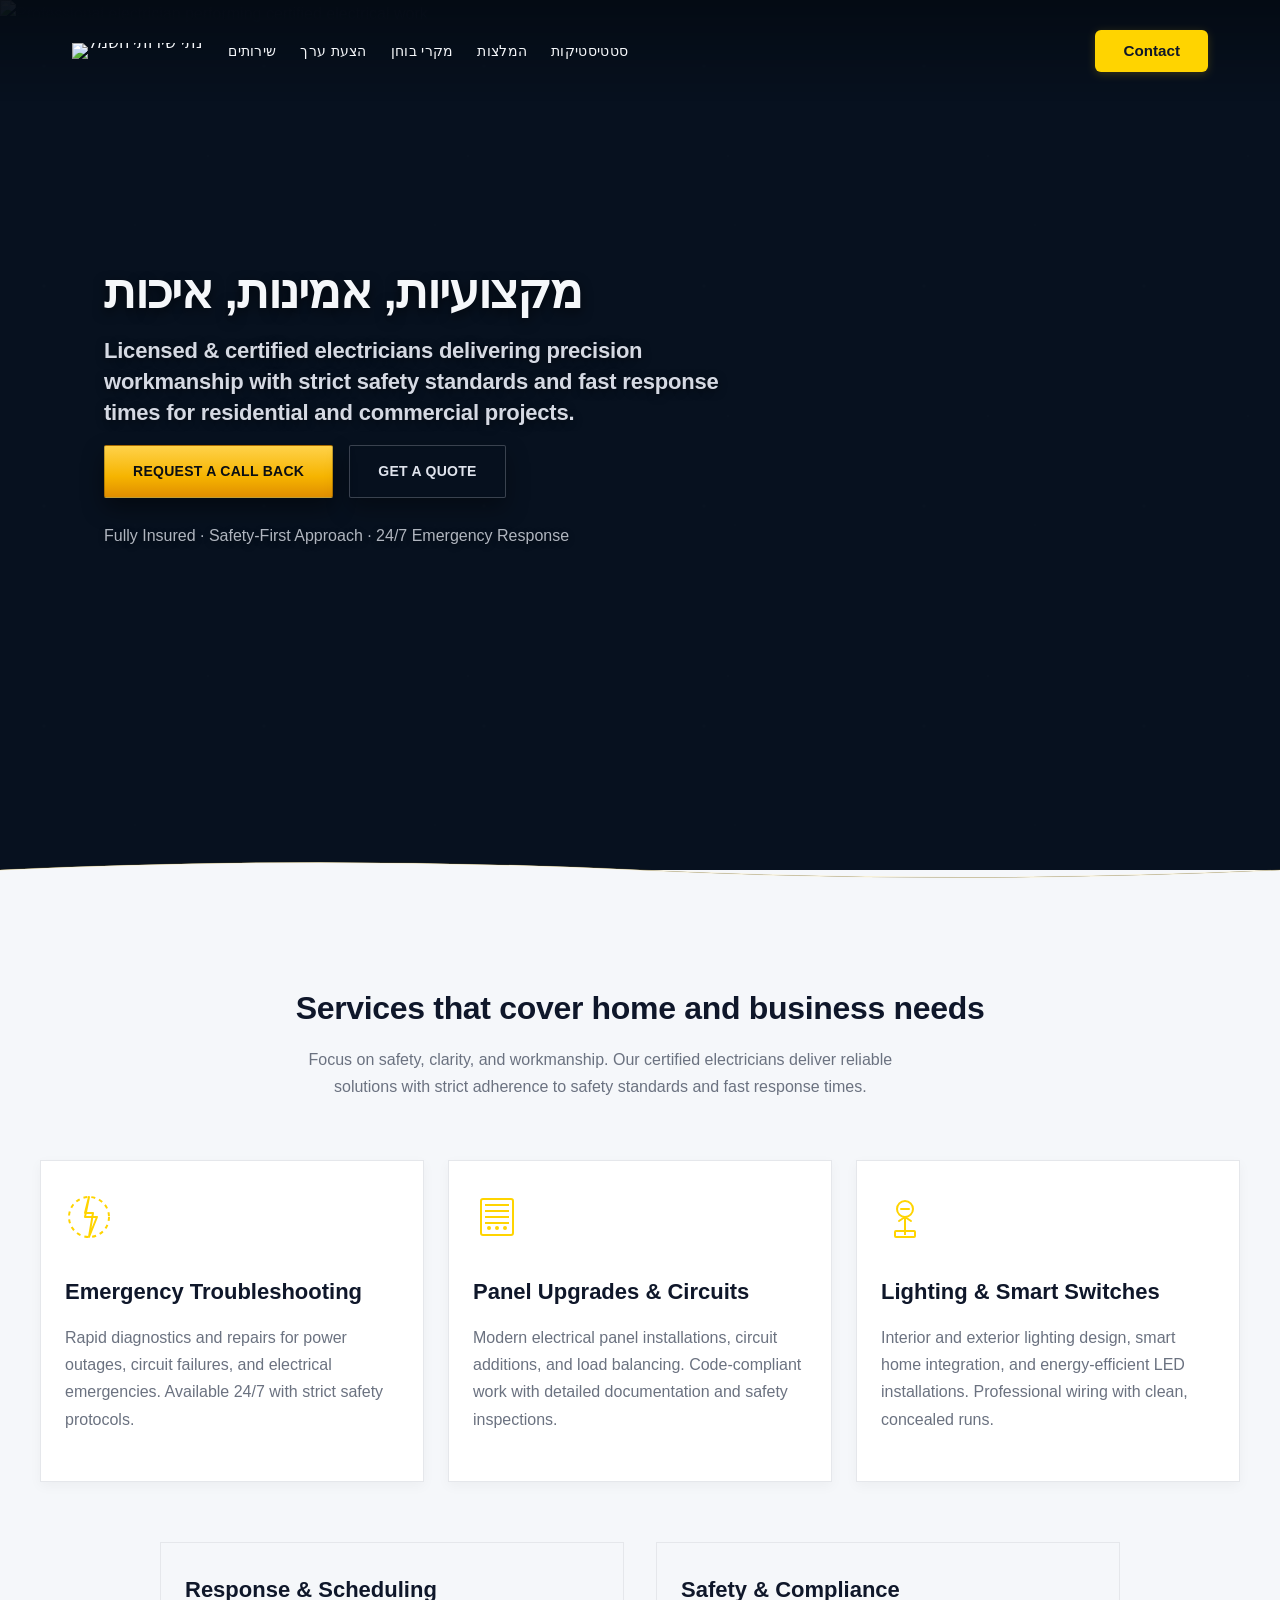
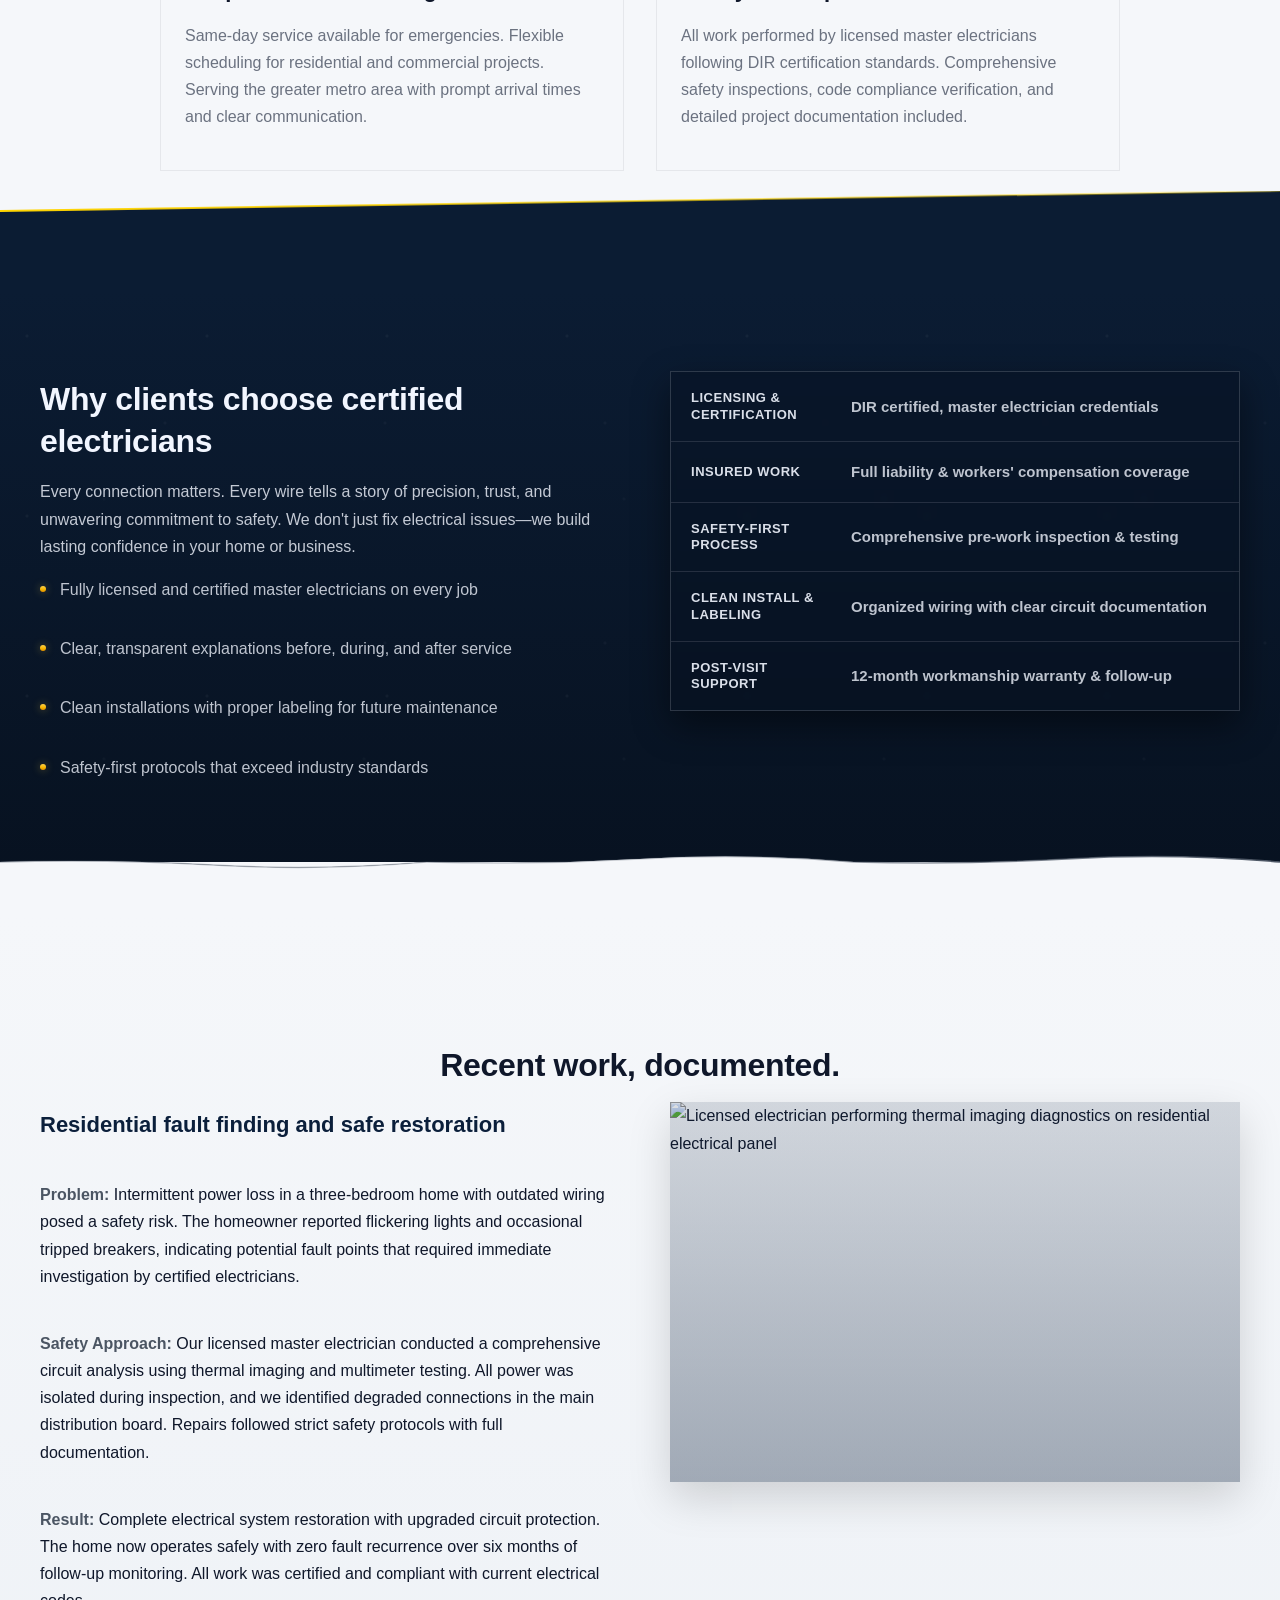
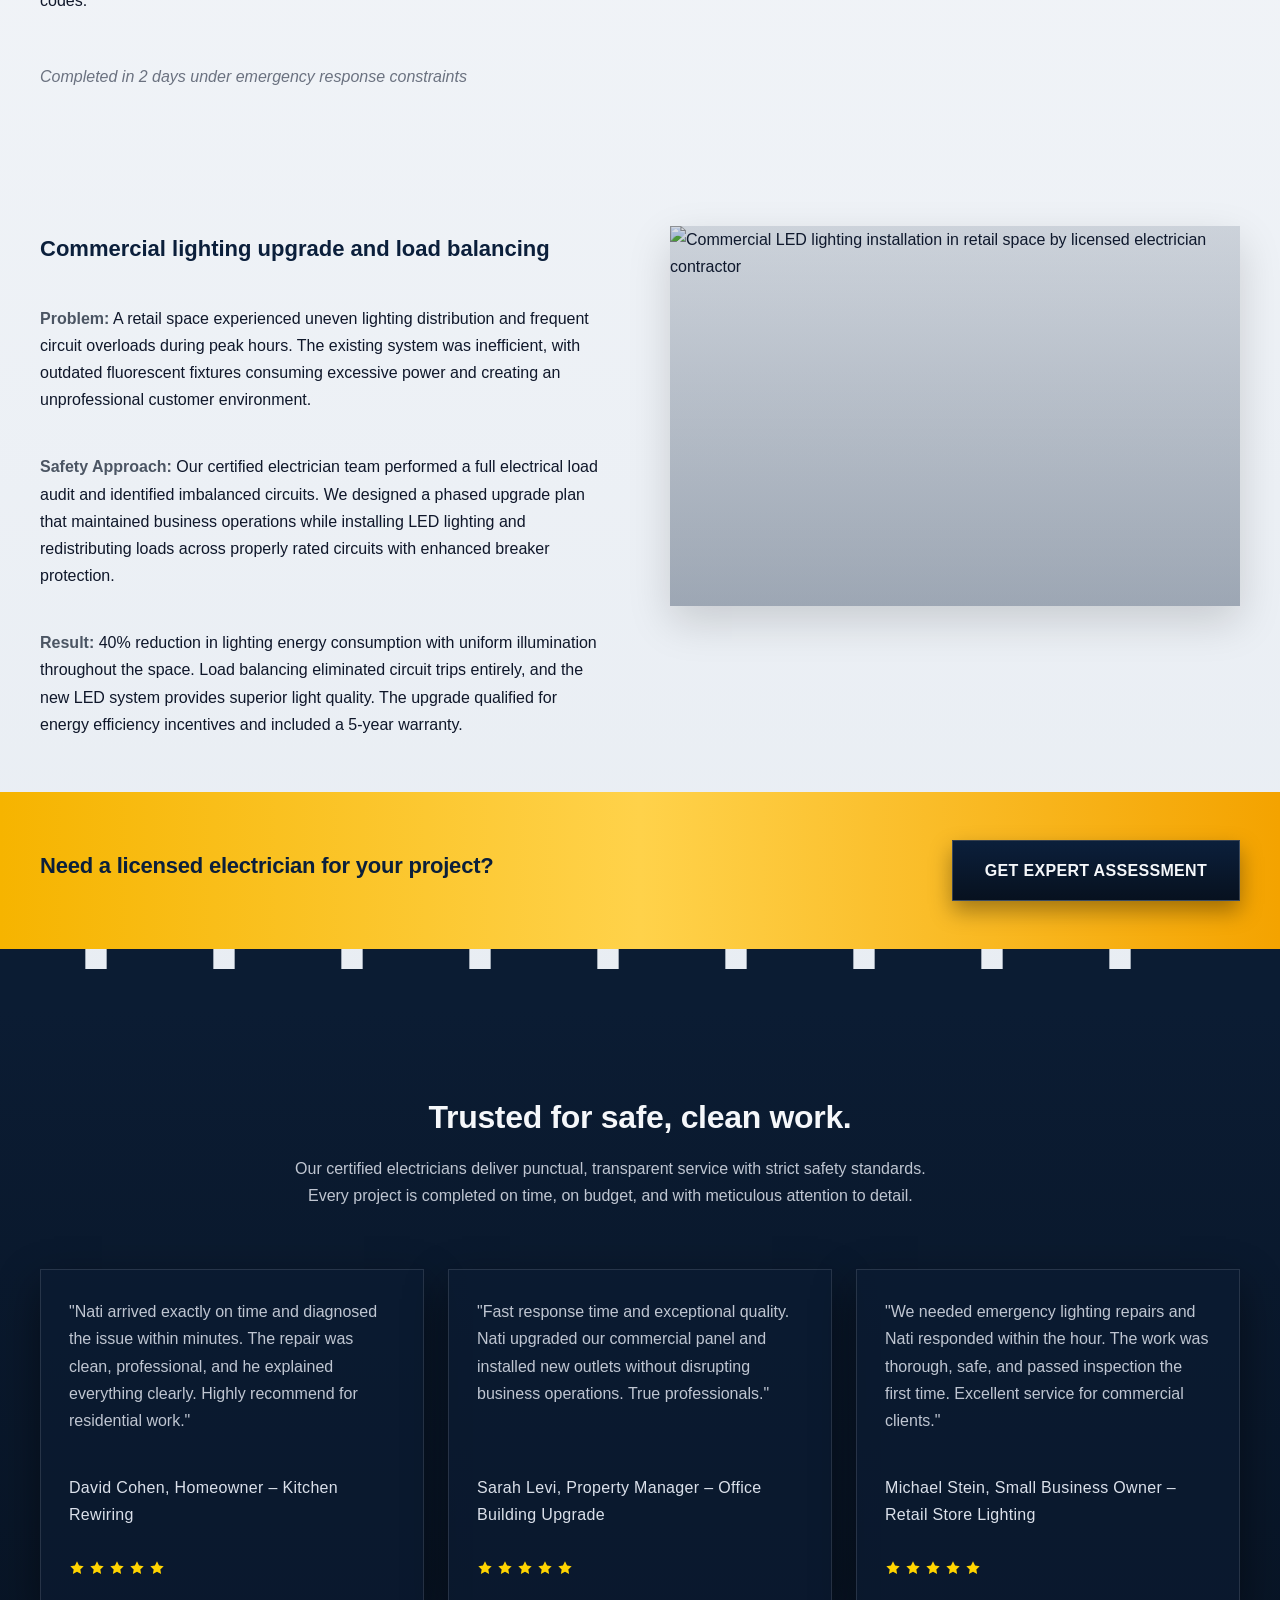
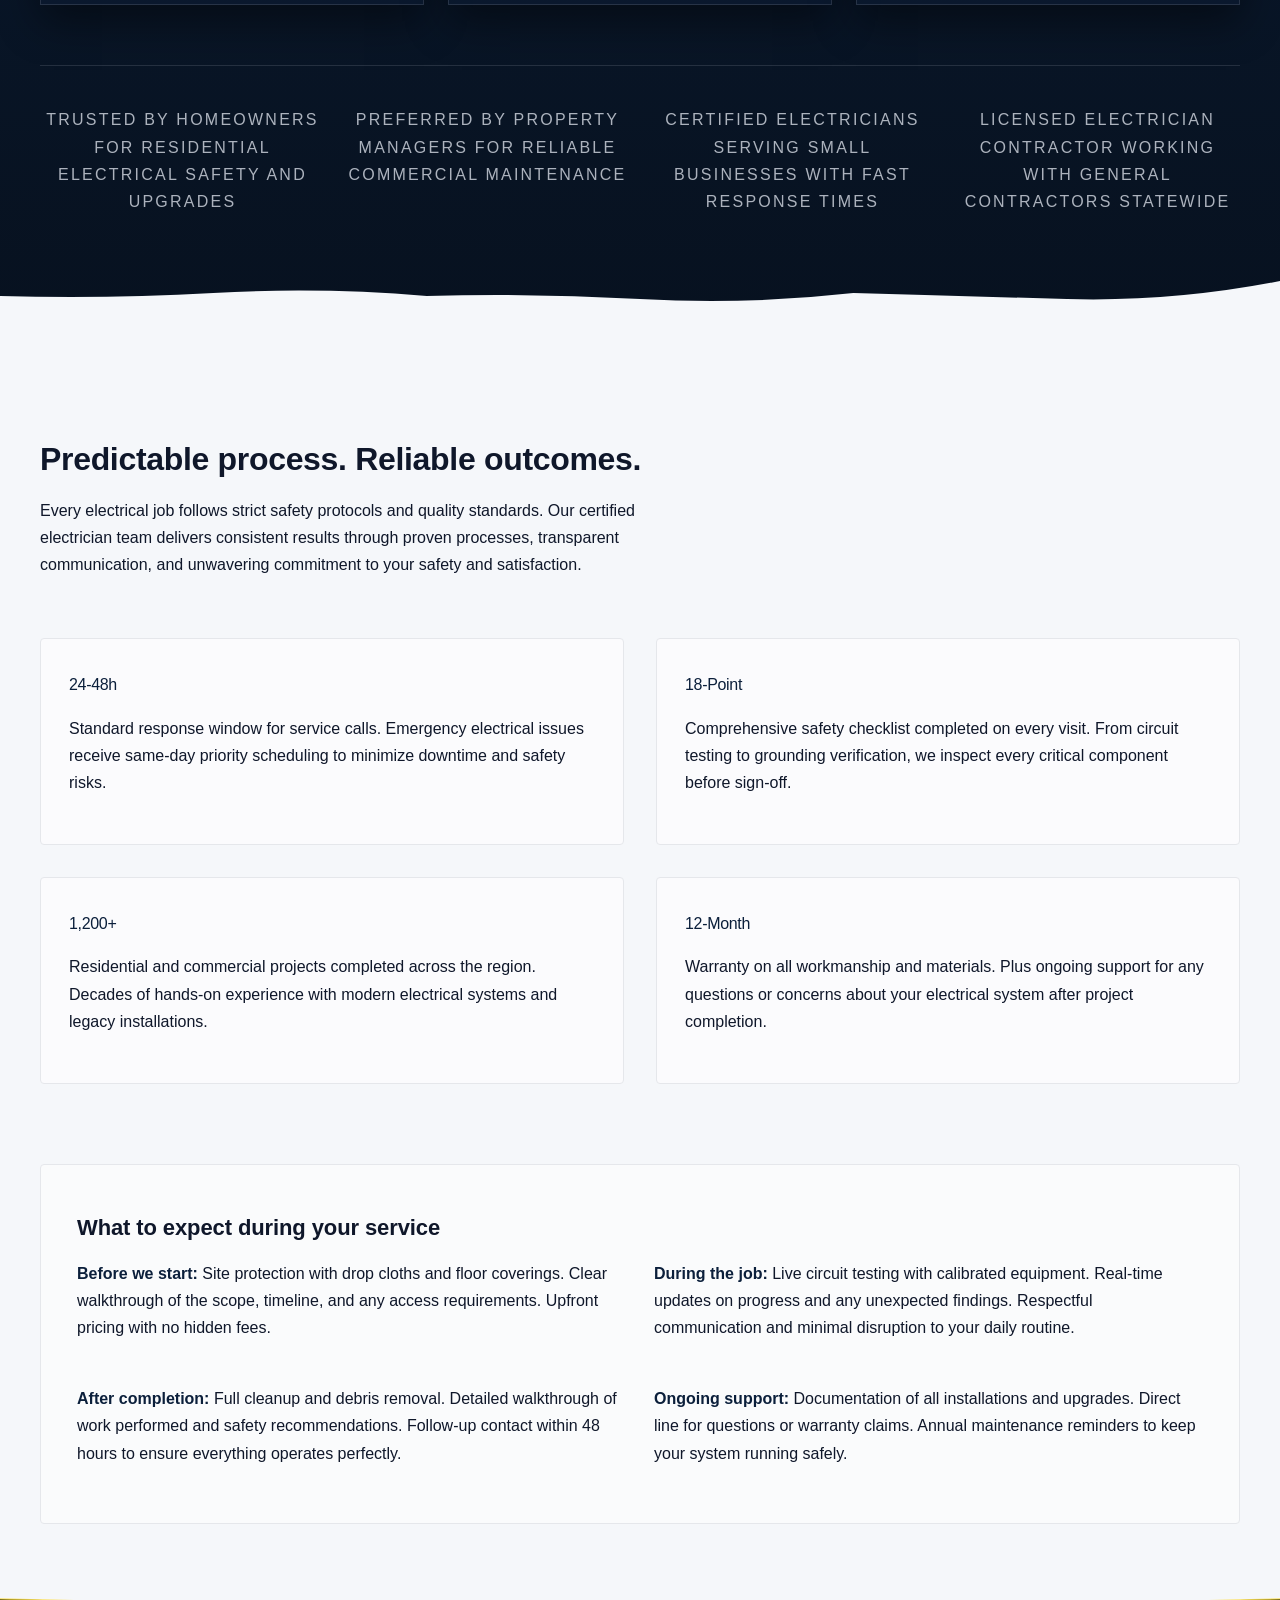
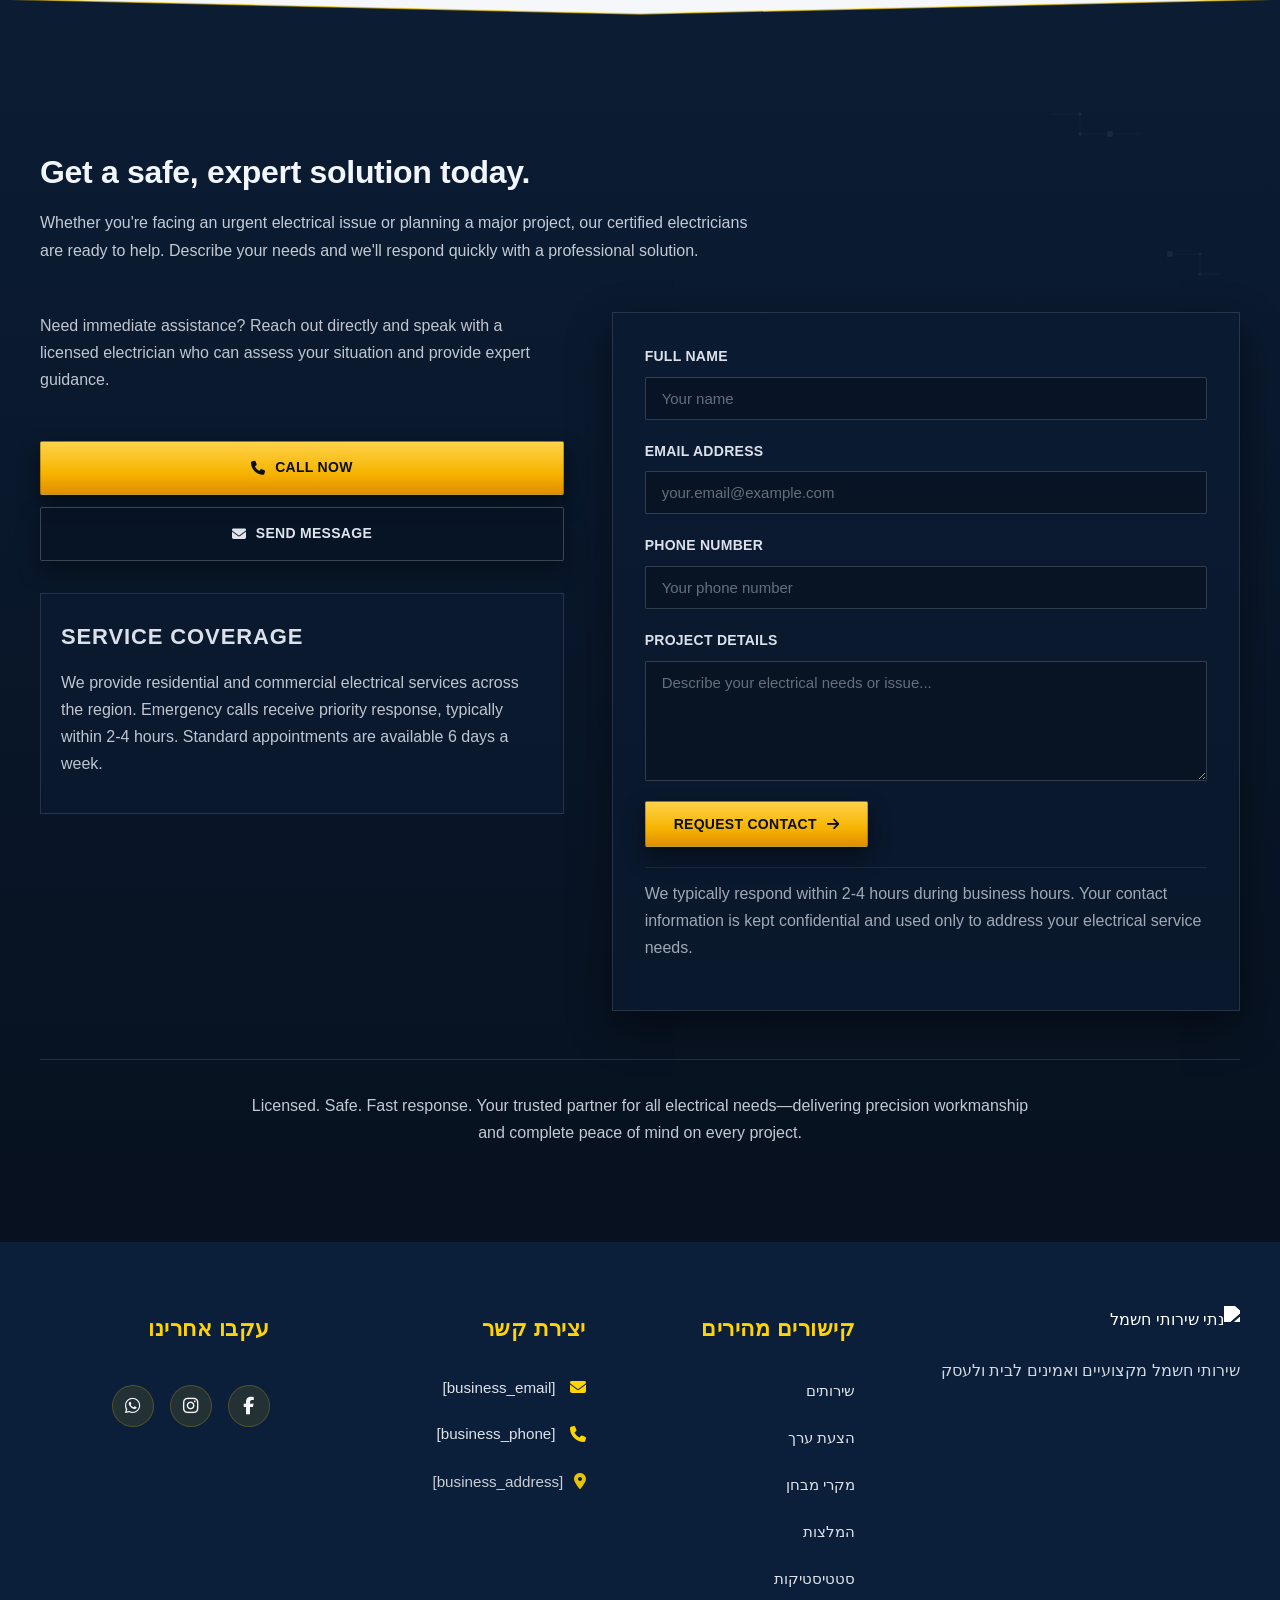
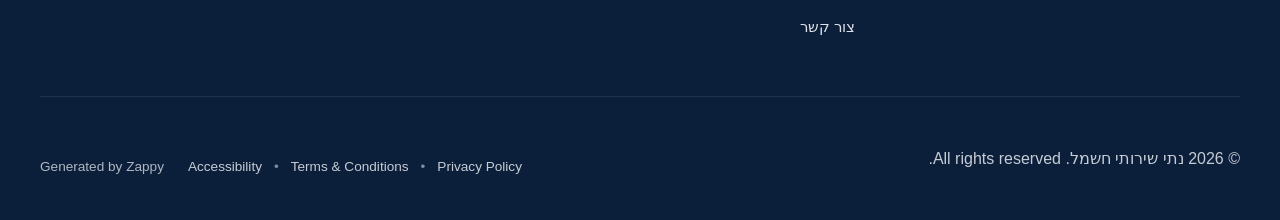
==== commit 568e58cc: "Background sync: Progressive GitHub Sync" ====
--- a/index.html
+++ b/index.html
@@ -317,16 +317,16 @@
 
   <nav class="navbar">
   <button class="mobile-toggle" id="mobileToggle" aria-label="Menu">
-    <svg class="hamburger-icon" width="24" height="24" viewbox="0 0 24 24" fill="none">
+    <svg class="hamburger-icon" width="24" height="24" viewBox="0 0 24 24" fill="none">
       <path d="M3 12h18M3 6h18M3 18h18" stroke="currentColor" stroke-width="2" stroke-linecap="round"></path>
     </svg>
-    <svg class="close-icon" width="24" height="24" viewbox="0 0 24 24" fill="none" style="display: none;">
+    <svg class="close-icon" width="24" height="24" viewBox="0 0 24 24" fill="none" style="display: none;">
       <path d="M18 6L6 18M6 6l12 12" stroke="currentColor" stroke-width="2" stroke-linecap="round"></path>
     </svg>
   </button>
   
   <button class="phone-header-btn" data-phone="[business_phone]" aria-label="Call">
-    <svg width="20" height="20" viewbox="0 0 24 24" fill="currentColor">
+    <svg width="20" height="20" viewBox="0 0 24 24" fill="currentColor">
       <path d="M22 16.92v3a2 2 0 0 1-2.18 2 19.79 19.79 0 0 1-8.63-3.07 19.5 19.5 0 0 1-6-6 19.79 19.79 0 0 1-3.07-8.67A2 2 0 0 1 4.11 2h3a2 2 0 0 1 2 1.72 12.84 12.84 0 0 0 .7 2.81 2 2 0 0 1-.45 2.11L8.09 9.91a16 16 0 0 0 6 6l1.27-1.27a2 2 0 0 1 2.11-.45 12.84 12.84 0 0 0 2.81.7A2 2 0 0 1 22 16.92z"></path>
     </svg>
   </button>
@@ -786,7 +786,7 @@
 
   <div class="home-hero-section__content-wrapper">
     <div class="home-hero-section__content">
-      <h1 class="home-hero-section__headline">Safe, Reliable Electrical Service You Can Trust</h1>
+      <h1 class="home-hero-section__headline">מקצועיות, אמינות, איכות</h1>
       <h3 class="home-hero-section__subtitle">Licensed &amp; certified electricians delivering precision workmanship with strict safety standards and fast response times for residential and commercial projects.</h3>
       
       <div class="home-hero-section__cta-row">
@@ -799,7 +799,7 @@
   </div>
 
   <div class="home-hero-section__divider-wrapper">
-    <svg data-no-icon-edit="true" aria-hidden="true" viewbox="0 0 1200 80" preserveaspectratio="none" xmlns="http://www.w3.org/2000/svg">
+    <svg aria-hidden="true" viewBox="0 0 1200 80" preserveAspectRatio="none" xmlns="http://www.w3.org/2000/svg">
       <defs>
         <linearGradient id="home-hero-divider-gradient" x1="0%" y1="0%" x2="0%" y2="100%">
           <stop offset="0%" style="stop-color:#0B1C33;stop-opacity:1"></stop>
@@ -821,7 +821,7 @@
 
     <div class="home-services-grid">
       <div class="home-services-card">
-        <svg data-element-type="icon" data-icon-type="svg" class="home-services-icon" viewbox="0 0 48 48" fill="none" xmlns="http://www.w3.org/2000/svg">
+        <svg data-element-type="icon" data-icon-type="svg" class="home-services-icon" viewBox="0 0 48 48" fill="none" xmlns="http://www.w3.org/2000/svg">
           <path d="M24 4L20 20H28L24 44L32 24H20L24 4Z" stroke="currentColor" stroke-width="2" stroke-linecap="round" stroke-linejoin="round"></path>
           <circle cx="24" cy="24" r="20" stroke="currentColor" stroke-width="2" stroke-dasharray="4 4"></circle>
         </svg>
@@ -830,7 +830,7 @@
       </div>
 
       <div class="home-services-card">
-        <svg data-element-type="icon" data-icon-type="svg" class="home-services-icon" viewbox="0 0 48 48" fill="none" xmlns="http://www.w3.org/2000/svg">
+        <svg data-element-type="icon" data-icon-type="svg" class="home-services-icon" viewBox="0 0 48 48" fill="none" xmlns="http://www.w3.org/2000/svg">
           <rect x="8" y="6" width="32" height="36" rx="2" stroke="currentColor" stroke-width="2"></rect>
           <line x1="12" y1="12" x2="36" y2="12" stroke="currentColor" stroke-width="2"></line>
           <line x1="12" y1="18" x2="36" y2="18" stroke="currentColor" stroke-width="2"></line>
@@ -845,7 +845,7 @@
       </div>
 
       <div class="home-services-card">
-        <svg data-element-type="icon" data-icon-type="svg" class="home-services-icon" viewbox="0 0 48 48" fill="none" xmlns="http://www.w3.org/2000/svg">
+        <svg data-element-type="icon" data-icon-type="svg" class="home-services-icon" viewBox="0 0 48 48" fill="none" xmlns="http://www.w3.org/2000/svg">
           <circle cx="24" cy="16" r="8" stroke="currentColor" stroke-width="2"></circle>
           <path d="M24 24L24 42" stroke="currentColor" stroke-width="2"></path>
           <path d="M18 28L24 24L30 28" stroke="currentColor" stroke-width="2" stroke-linecap="round" stroke-linejoin="round"></path>
@@ -871,7 +871,7 @@
   </div>
 
   <div class="home-services-divider-wrapper">
-    <svg data-no-icon-edit="true" aria-hidden="true" viewbox="0 0 1200 100" preserveaspectratio="none" xmlns="http://www.w3.org/2000/svg">
+    <svg aria-hidden="true" viewBox="0 0 1200 100" preserveAspectRatio="none" xmlns="http://www.w3.org/2000/svg">
       <defs>
         <linearGradient id="home-services-accent-line" x1="0%" y1="0%" x2="100%" y2="0%">
           <stop offset="0%" style="stop-color:#FFD400;stop-opacity:1"></stop>
@@ -924,7 +924,7 @@
     </div>
   </div>
   <div class="value-prop-divider-wrapper">
-    <svg data-no-icon-edit="true" aria-hidden="true" viewbox="0 0 1200 100" preserveaspectratio="none" xmlns="http://www.w3.org/2000/svg">
+    <svg aria-hidden="true" viewBox="0 0 1200 100" preserveAspectRatio="none" xmlns="http://www.w3.org/2000/svg">
       <defs>
         <linearGradient id="dividerGradient" x1="0%" y1="0%" x2="100%" y2="0%">
           <stop offset="0%" style="stop-color:#4B5563;stop-opacity:0.4"></stop>
@@ -983,7 +983,7 @@
   
   <!-- Notched Divider to Next Section -->
   <div class="home-case-studies-divider-wrapper">
-    <svg data-no-icon-edit="true" aria-hidden="true" viewbox="0 0 1200 60" preserveaspectratio="none" xmlns="http://www.w3.org/2000/svg">
+    <svg aria-hidden="true" viewBox="0 0 1200 60" preserveAspectRatio="none" xmlns="http://www.w3.org/2000/svg">
       <path d="M0,60 L0,0 L80,0 L80,20 L100,20 L100,0 L200,0 L200,20 L220,20 L220,0 L320,0 L320,20 L340,20 L340,0 L440,0 L440,20 L460,20 L460,0 L560,0 L560,20 L580,20 L580,0 L680,0 L680,20 L700,20 L700,0 L800,0 L800,20 L820,20 L820,0 L920,0 L920,20 L940,20 L940,0 L1040,0 L1040,20 L1060,20 L1060,0 L1200,0 L1200,60 Z" fill="#0B1C33"></path>
     </svg>
   </div>
@@ -1001,11 +1001,11 @@
         <p class="testimonial-quote">"Nati arrived exactly on time and diagnosed the issue within minutes. The repair was clean, professional, and he explained everything clearly. Highly recommend for residential work."</p>
         <p class="testimonial-author">David Cohen, Homeowner – Kitchen Rewiring</p>
         <div class="testimonial-rating">
-          <svg data-no-icon-edit="true" aria-hidden="true" width="16" height="16" viewbox="0 0 24 24" fill="currentColor" xmlns="http://www.w3.org/2000/svg"><path d="M12 2l3.09 6.26L22 9.27l-5 4.87 1.18 6.88L12 17.77l-6.18 3.25L7 14.14 2 9.27l6.91-1.01L12 2z"></path></svg>
-          <svg data-no-icon-edit="true" aria-hidden="true" width="16" height="16" viewbox="0 0 24 24" fill="currentColor" xmlns="http://www.w3.org/2000/svg"><path d="M12 2l3.09 6.26L22 9.27l-5 4.87 1.18 6.88L12 17.77l-6.18 3.25L7 14.14 2 9.27l6.91-1.01L12 2z"></path></svg>
-          <svg data-no-icon-edit="true" aria-hidden="true" width="16" height="16" viewbox="0 0 24 24" fill="currentColor" xmlns="http://www.w3.org/2000/svg"><path d="M12 2l3.09 6.26L22 9.27l-5 4.87 1.18 6.88L12 17.77l-6.18 3.25L7 14.14 2 9.27l6.91-1.01L12 2z"></path></svg>
-          <svg data-no-icon-edit="true" aria-hidden="true" width="16" height="16" viewbox="0 0 24 24" fill="currentColor" xmlns="http://www.w3.org/2000/svg"><path d="M12 2l3.09 6.26L22 9.27l-5 4.87 1.18 6.88L12 17.77l-6.18 3.25L7 14.14 2 9.27l6.91-1.01L12 2z"></path></svg>
-          <svg data-no-icon-edit="true" aria-hidden="true" width="16" height="16" viewbox="0 0 24 24" fill="currentColor" xmlns="http://www.w3.org/2000/svg"><path d="M12 2l3.09 6.26L22 9.27l-5 4.87 1.18 6.88L12 17.77l-6.18 3.25L7 14.14 2 9.27l6.91-1.01L12 2z"></path></svg>
+          <svg aria-hidden="true" width="16" height="16" viewBox="0 0 24 24" fill="currentColor" xmlns="http://www.w3.org/2000/svg"><path d="M12 2l3.09 6.26L22 9.27l-5 4.87 1.18 6.88L12 17.77l-6.18 3.25L7 14.14 2 9.27l6.91-1.01L12 2z"></path></svg>
+          <svg aria-hidden="true" width="16" height="16" viewBox="0 0 24 24" fill="currentColor" xmlns="http://www.w3.org/2000/svg"><path d="M12 2l3.09 6.26L22 9.27l-5 4.87 1.18 6.88L12 17.77l-6.18 3.25L7 14.14 2 9.27l6.91-1.01L12 2z"></path></svg>
+          <svg aria-hidden="true" width="16" height="16" viewBox="0 0 24 24" fill="currentColor" xmlns="http://www.w3.org/2000/svg"><path d="M12 2l3.09 6.26L22 9.27l-5 4.87 1.18 6.88L12 17.77l-6.18 3.25L7 14.14 2 9.27l6.91-1.01L12 2z"></path></svg>
+          <svg aria-hidden="true" width="16" height="16" viewBox="0 0 24 24" fill="currentColor" xmlns="http://www.w3.org/2000/svg"><path d="M12 2l3.09 6.26L22 9.27l-5 4.87 1.18 6.88L12 17.77l-6.18 3.25L7 14.14 2 9.27l6.91-1.01L12 2z"></path></svg>
+          <svg aria-hidden="true" width="16" height="16" viewBox="0 0 24 24" fill="currentColor" xmlns="http://www.w3.org/2000/svg"><path d="M12 2l3.09 6.26L22 9.27l-5 4.87 1.18 6.88L12 17.77l-6.18 3.25L7 14.14 2 9.27l6.91-1.01L12 2z"></path></svg>
         </div>
       </div>
 
@@ -1013,11 +1013,11 @@
         <p class="testimonial-quote">"Fast response time and exceptional quality. Nati upgraded our commercial panel and installed new outlets without disrupting business operations. True professionals."</p>
         <p class="testimonial-author">Sarah Levi, Property Manager – Office Building Upgrade</p>
         <div class="testimonial-rating">
-          <svg data-no-icon-edit="true" aria-hidden="true" width="16" height="16" viewbox="0 0 24 24" fill="currentColor" xmlns="http://www.w3.org/2000/svg"><path d="M12 2l3.09 6.26L22 9.27l-5 4.87 1.18 6.88L12 17.77l-6.18 3.25L7 14.14 2 9.27l6.91-1.01L12 2z"></path></svg>
-          <svg data-no-icon-edit="true" aria-hidden="true" width="16" height="16" viewbox="0 0 24 24" fill="currentColor" xmlns="http://www.w3.org/2000/svg"><path d="M12 2l3.09 6.26L22 9.27l-5 4.87 1.18 6.88L12 17.77l-6.18 3.25L7 14.14 2 9.27l6.91-1.01L12 2z"></path></svg>
-          <svg data-no-icon-edit="true" aria-hidden="true" width="16" height="16" viewbox="0 0 24 24" fill="currentColor" xmlns="http://www.w3.org/2000/svg"><path d="M12 2l3.09 6.26L22 9.27l-5 4.87 1.18 6.88L12 17.77l-6.18 3.25L7 14.14 2 9.27l6.91-1.01L12 2z"></path></svg>
-          <svg data-no-icon-edit="true" aria-hidden="true" width="16" height="16" viewbox="0 0 24 24" fill="currentColor" xmlns="http://www.w3.org/2000/svg"><path d="M12 2l3.09 6.26L22 9.27l-5 4.87 1.18 6.88L12 17.77l-6.18 3.25L7 14.14 2 9.27l6.91-1.01L12 2z"></path></svg>
-          <svg data-no-icon-edit="true" aria-hidden="true" width="16" height="16" viewbox="0 0 24 24" fill="currentColor" xmlns="http://www.w3.org/2000/svg"><path d="M12 2l3.09 6.26L22 9.27l-5 4.87 1.18 6.88L12 17.77l-6.18 3.25L7 14.14 2 9.27l6.91-1.01L12 2z"></path></svg>
+          <svg aria-hidden="true" width="16" height="16" viewBox="0 0 24 24" fill="currentColor" xmlns="http://www.w3.org/2000/svg"><path d="M12 2l3.09 6.26L22 9.27l-5 4.87 1.18 6.88L12 17.77l-6.18 3.25L7 14.14 2 9.27l6.91-1.01L12 2z"></path></svg>
+          <svg aria-hidden="true" width="16" height="16" viewBox="0 0 24 24" fill="currentColor" xmlns="http://www.w3.org/2000/svg"><path d="M12 2l3.09 6.26L22 9.27l-5 4.87 1.18 6.88L12 17.77l-6.18 3.25L7 14.14 2 9.27l6.91-1.01L12 2z"></path></svg>
+          <svg aria-hidden="true" width="16" height="16" viewBox="0 0 24 24" fill="currentColor" xmlns="http://www.w3.org/2000/svg"><path d="M12 2l3.09 6.26L22 9.27l-5 4.87 1.18 6.88L12 17.77l-6.18 3.25L7 14.14 2 9.27l6.91-1.01L12 2z"></path></svg>
+          <svg aria-hidden="true" width="16" height="16" viewBox="0 0 24 24" fill="currentColor" xmlns="http://www.w3.org/2000/svg"><path d="M12 2l3.09 6.26L22 9.27l-5 4.87 1.18 6.88L12 17.77l-6.18 3.25L7 14.14 2 9.27l6.91-1.01L12 2z"></path></svg>
+          <svg aria-hidden="true" width="16" height="16" viewBox="0 0 24 24" fill="currentColor" xmlns="http://www.w3.org/2000/svg"><path d="M12 2l3.09 6.26L22 9.27l-5 4.87 1.18 6.88L12 17.77l-6.18 3.25L7 14.14 2 9.27l6.91-1.01L12 2z"></path></svg>
         </div>
       </div>
 
@@ -1025,11 +1025,11 @@
         <p class="testimonial-quote">"We needed emergency lighting repairs and Nati responded within the hour. The work was thorough, safe, and passed inspection the first time. Excellent service for commercial clients."</p>
         <p class="testimonial-author">Michael Stein, Small Business Owner – Retail Store Lighting</p>
         <div class="testimonial-rating">
-          <svg data-no-icon-edit="true" aria-hidden="true" width="16" height="16" viewbox="0 0 24 24" fill="currentColor" xmlns="http://www.w3.org/2000/svg"><path d="M12 2l3.09 6.26L22 9.27l-5 4.87 1.18 6.88L12 17.77l-6.18 3.25L7 14.14 2 9.27l6.91-1.01L12 2z"></path></svg>
-          <svg data-no-icon-edit="true" aria-hidden="true" width="16" height="16" viewbox="0 0 24 24" fill="currentColor" xmlns="http://www.w3.org/2000/svg"><path d="M12 2l3.09 6.26L22 9.27l-5 4.87 1.18 6.88L12 17.77l-6.18 3.25L7 14.14 2 9.27l6.91-1.01L12 2z"></path></svg>
-          <svg data-no-icon-edit="true" aria-hidden="true" width="16" height="16" viewbox="0 0 24 24" fill="currentColor" xmlns="http://www.w3.org/2000/svg"><path d="M12 2l3.09 6.26L22 9.27l-5 4.87 1.18 6.88L12 17.77l-6.18 3.25L7 14.14 2 9.27l6.91-1.01L12 2z"></path></svg>
-          <svg data-no-icon-edit="true" aria-hidden="true" width="16" height="16" viewbox="0 0 24 24" fill="currentColor" xmlns="http://www.w3.org/2000/svg"><path d="M12 2l3.09 6.26L22 9.27l-5 4.87 1.18 6.88L12 17.77l-6.18 3.25L7 14.14 2 9.27l6.91-1.01L12 2z"></path></svg>
-          <svg data-no-icon-edit="true" aria-hidden="true" width="16" height="16" viewbox="0 0 24 24" fill="currentColor" xmlns="http://www.w3.org/2000/svg"><path d="M12 2l3.09 6.26L22 9.27l-5 4.87 1.18 6.88L12 17.77l-6.18 3.25L7 14.14 2 9.27l6.91-1.01L12 2z"></path></svg>
+          <svg aria-hidden="true" width="16" height="16" viewBox="0 0 24 24" fill="currentColor" xmlns="http://www.w3.org/2000/svg"><path d="M12 2l3.09 6.26L22 9.27l-5 4.87 1.18 6.88L12 17.77l-6.18 3.25L7 14.14 2 9.27l6.91-1.01L12 2z"></path></svg>
+          <svg aria-hidden="true" width="16" height="16" viewBox="0 0 24 24" fill="currentColor" xmlns="http://www.w3.org/2000/svg"><path d="M12 2l3.09 6.26L22 9.27l-5 4.87 1.18 6.88L12 17.77l-6.18 3.25L7 14.14 2 9.27l6.91-1.01L12 2z"></path></svg>
+          <svg aria-hidden="true" width="16" height="16" viewBox="0 0 24 24" fill="currentColor" xmlns="http://www.w3.org/2000/svg"><path d="M12 2l3.09 6.26L22 9.27l-5 4.87 1.18 6.88L12 17.77l-6.18 3.25L7 14.14 2 9.27l6.91-1.01L12 2z"></path></svg>
+          <svg aria-hidden="true" width="16" height="16" viewBox="0 0 24 24" fill="currentColor" xmlns="http://www.w3.org/2000/svg"><path d="M12 2l3.09 6.26L22 9.27l-5 4.87 1.18 6.88L12 17.77l-6.18 3.25L7 14.14 2 9.27l6.91-1.01L12 2z"></path></svg>
+          <svg aria-hidden="true" width="16" height="16" viewBox="0 0 24 24" fill="currentColor" xmlns="http://www.w3.org/2000/svg"><path d="M12 2l3.09 6.26L22 9.27l-5 4.87 1.18 6.88L12 17.77l-6.18 3.25L7 14.14 2 9.27l6.91-1.01L12 2z"></path></svg>
         </div>
       </div>
     </div>
@@ -1051,7 +1051,7 @@
   </div>
 
   <div class="home-testimonials-divider-wrapper">
-    <svg data-no-icon-edit="true" aria-hidden="true" viewbox="0 0 1200 100" preserveaspectratio="none" xmlns="http://www.w3.org/2000/svg">
+    <svg aria-hidden="true" viewBox="0 0 1200 100" preserveAspectRatio="none" xmlns="http://www.w3.org/2000/svg">
       <defs>
         <linearGradient id="testimonials-wave-fade" x1="0%" y1="0%" x2="100%" y2="0%">
           <stop offset="0%" style="stop-color:var(--bg-dark);stop-opacity:1"></stop>
@@ -1113,7 +1113,7 @@
   </div>
 
   <div class="home-stats-divider-wrapper">
-    <svg data-no-icon-edit="true" aria-hidden="true" viewbox="0 0 1200 100" preserveaspectratio="none" xmlns="http://www.w3.org/2000/svg">
+    <svg aria-hidden="true" viewBox="0 0 1200 100" preserveAspectRatio="none" xmlns="http://www.w3.org/2000/svg">
       <defs>
         <linearGradient id="home-stats-divider-gradient" x1="0%" y1="0%" x2="0%" y2="100%">
           <stop offset="0%" style="stop-color:#4B5563;stop-opacity:1"></stop>
@@ -1197,7 +1197,7 @@
 
   <!-- Decorative Circuit Pattern -->
   <div class="circuit-pattern" aria-hidden="true">
-    <svg data-no-icon-edit="true" viewbox="0 0 400 400" xmlns="http://www.w3.org/2000/svg">
+    <svg viewBox="0 0 400 400" xmlns="http://www.w3.org/2000/svg">
       <g opacity="0.06" stroke="currentColor" fill="none" stroke-width="1">
         <line x1="20" y1="20" x2="80" y2="20"></line>
         <circle cx="80" cy="20" r="3" fill="currentColor"></circle>
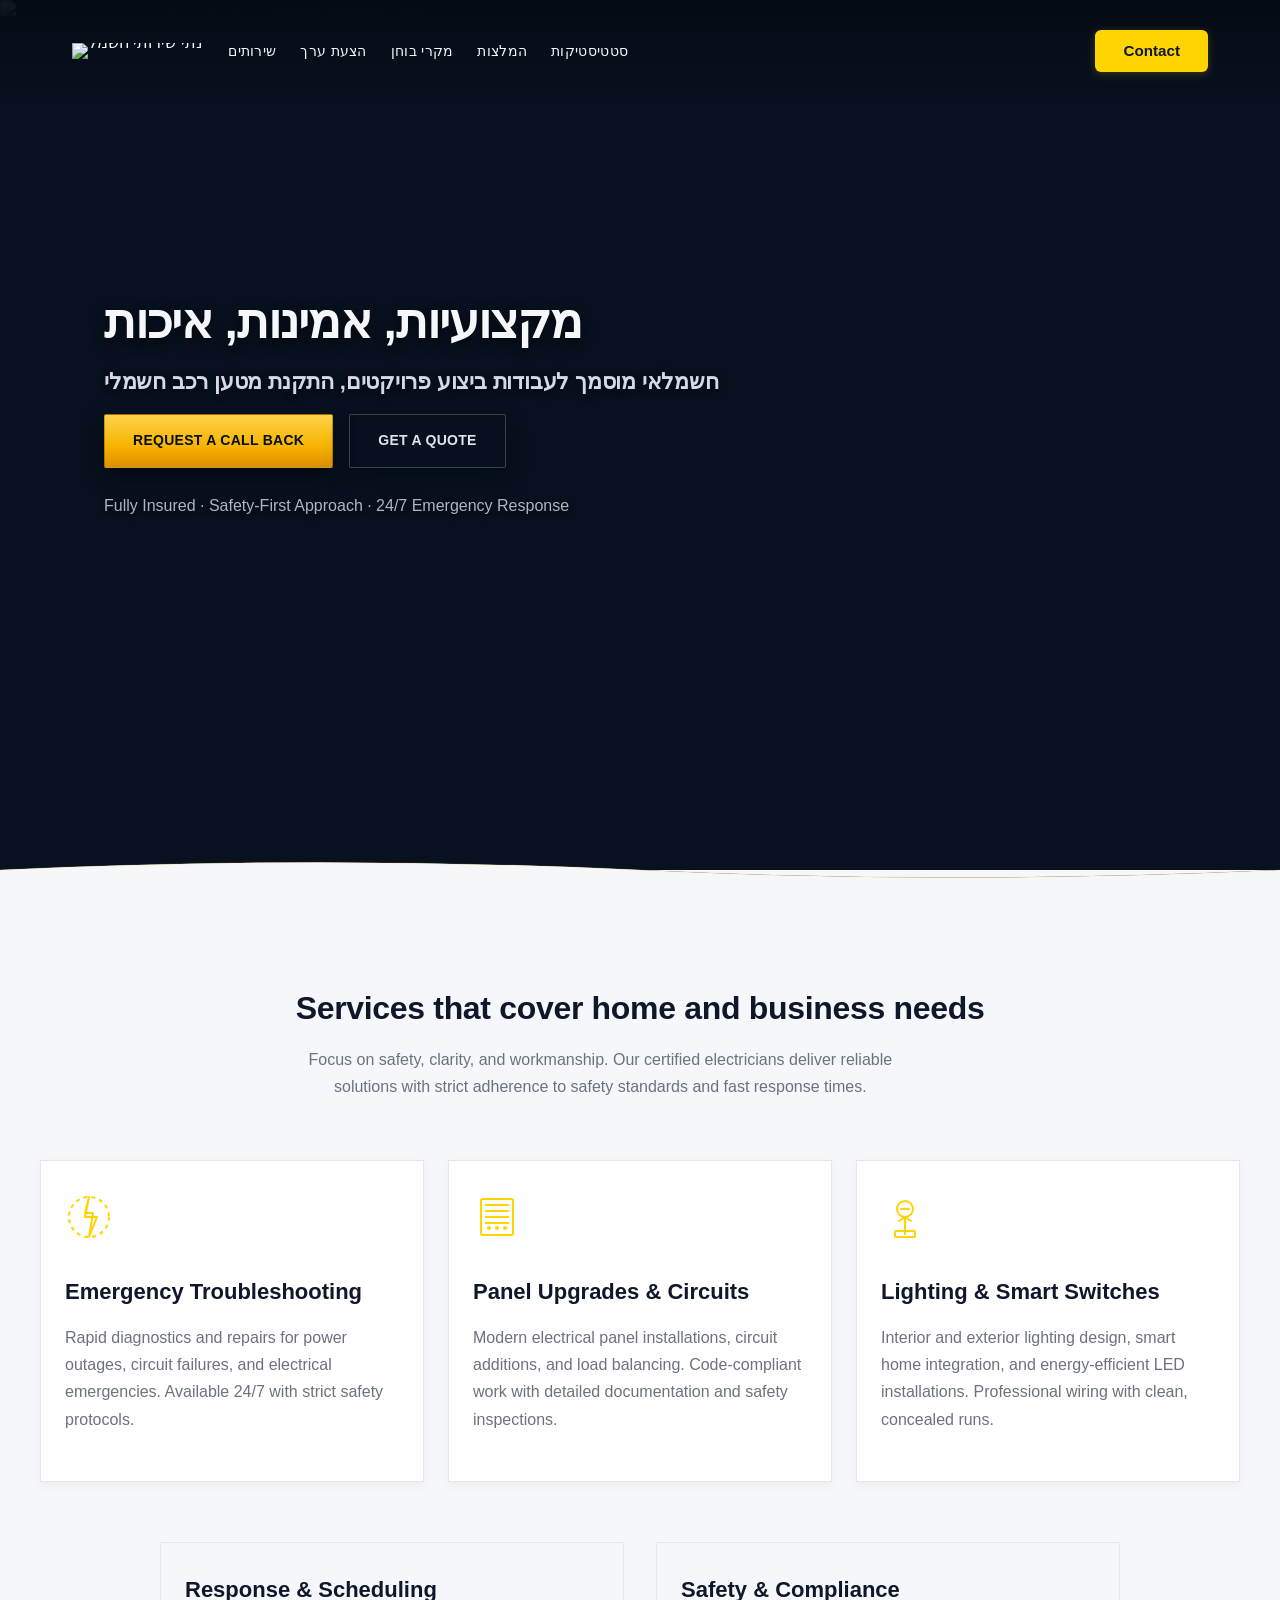
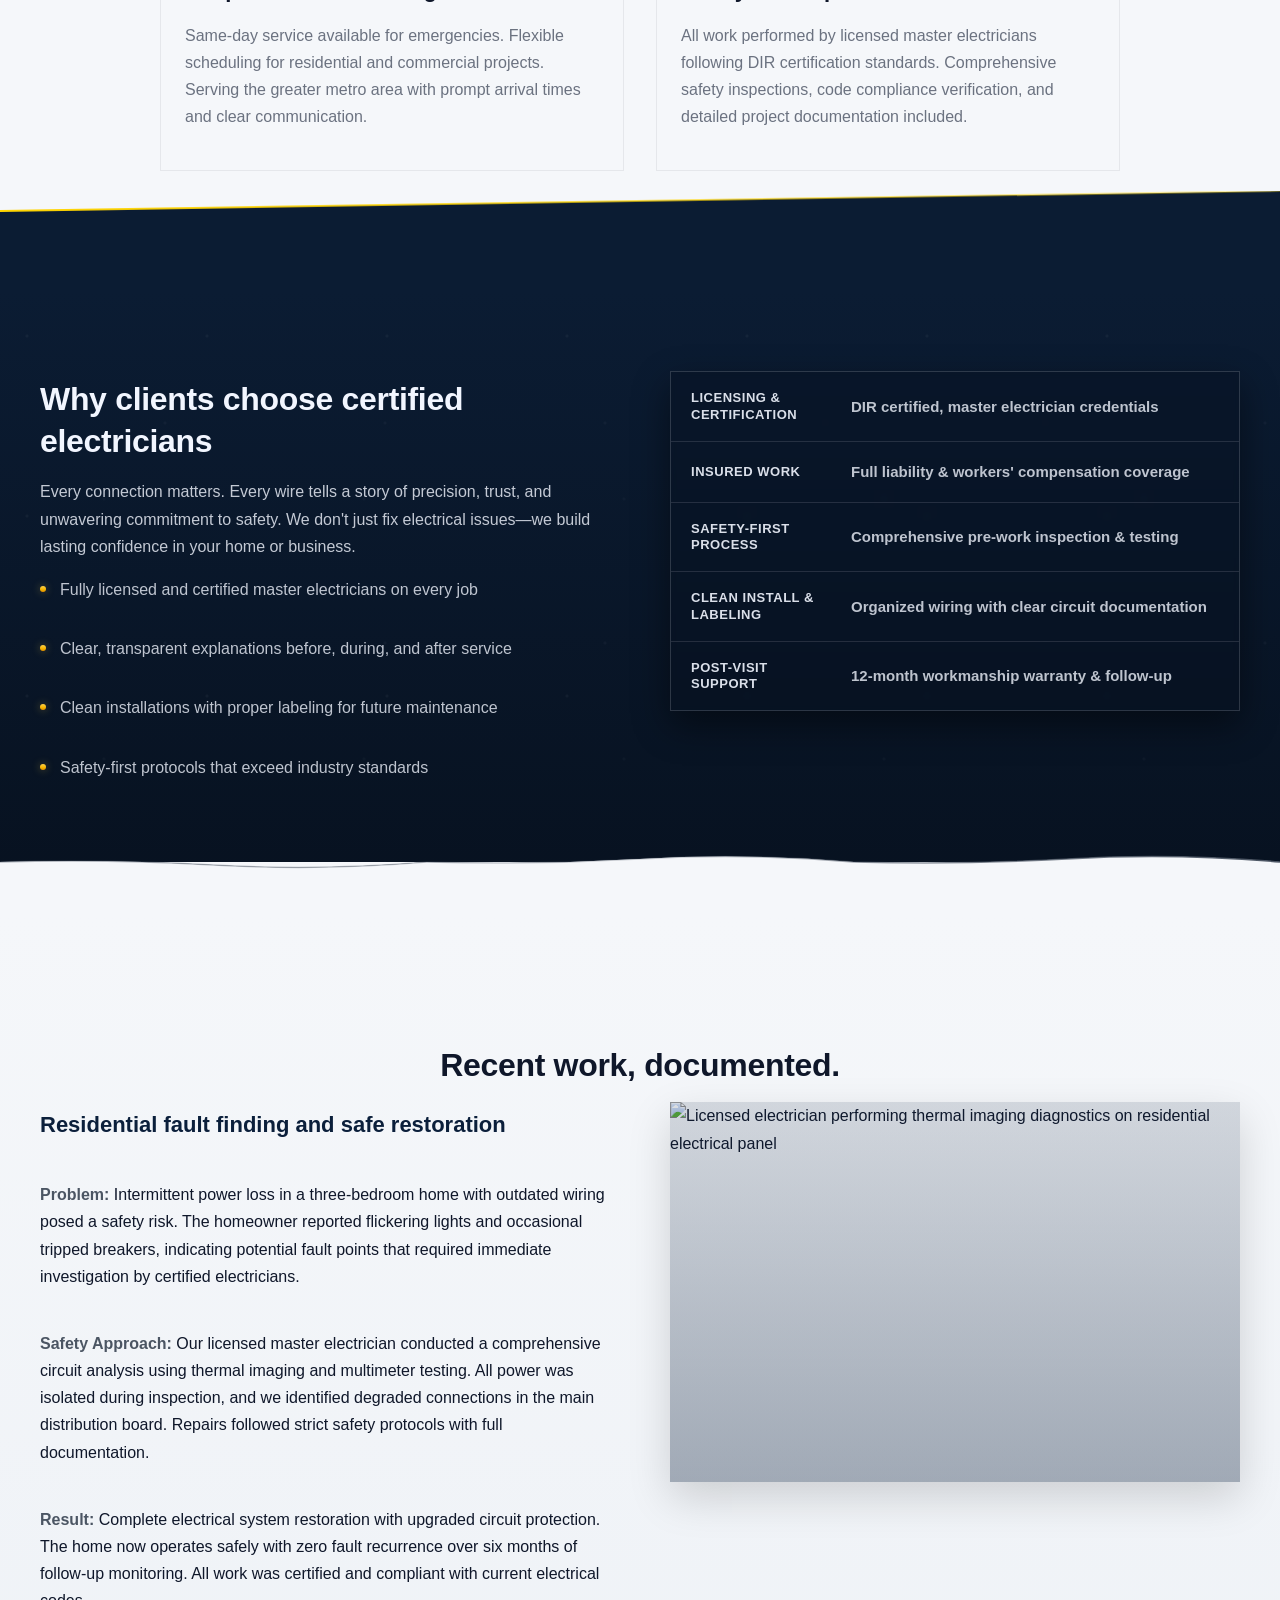
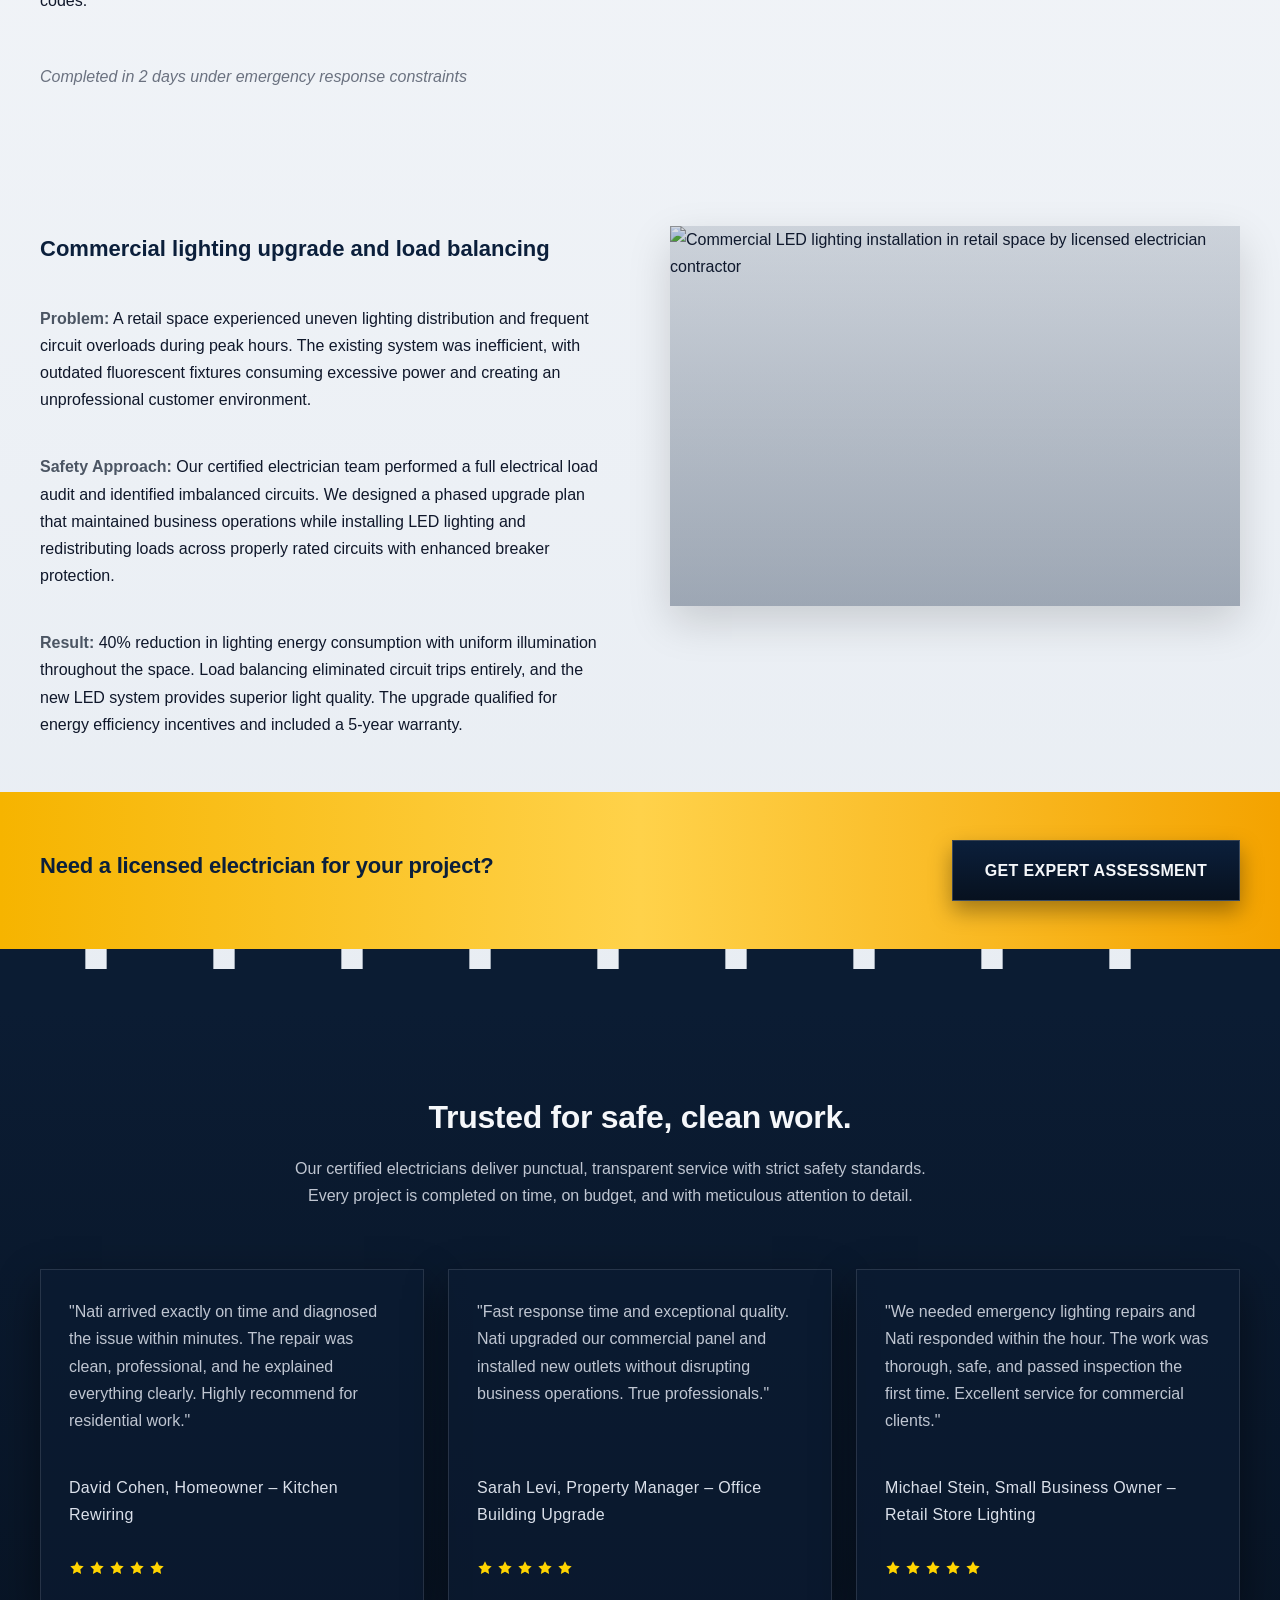
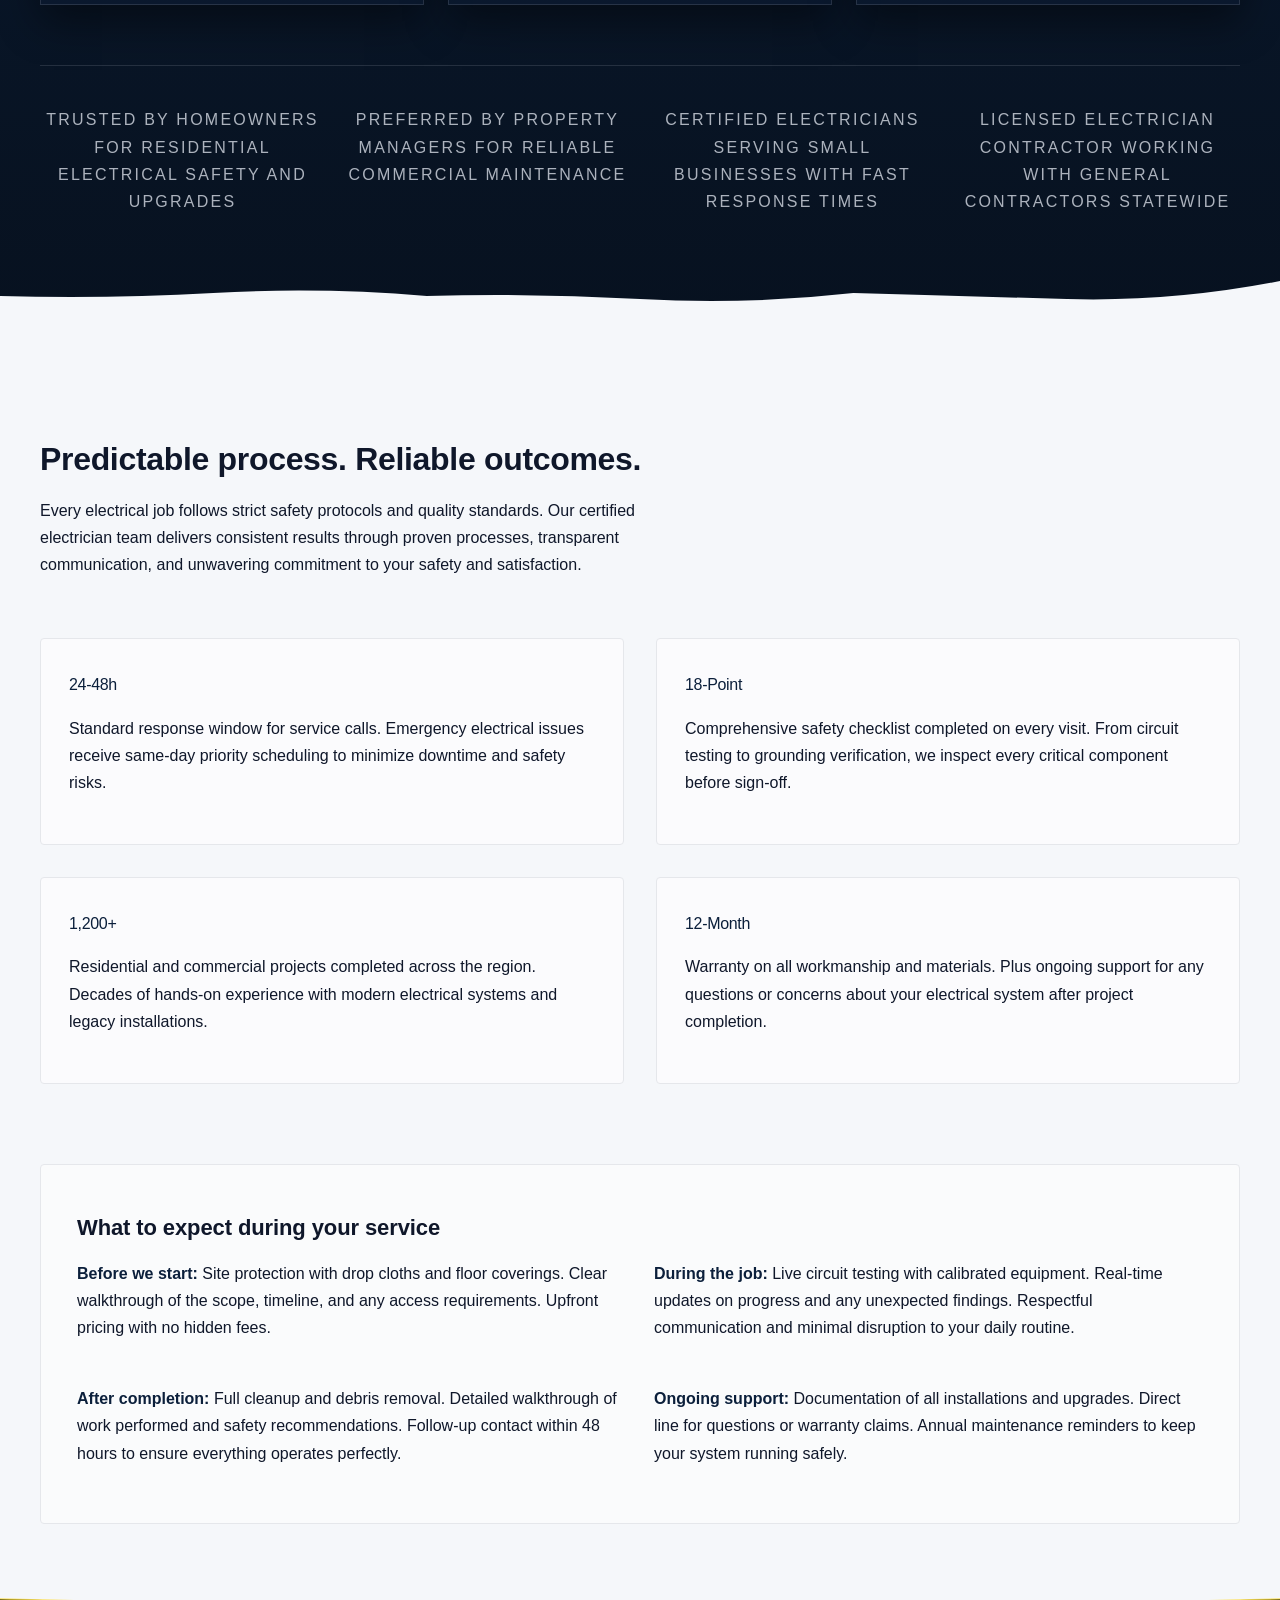
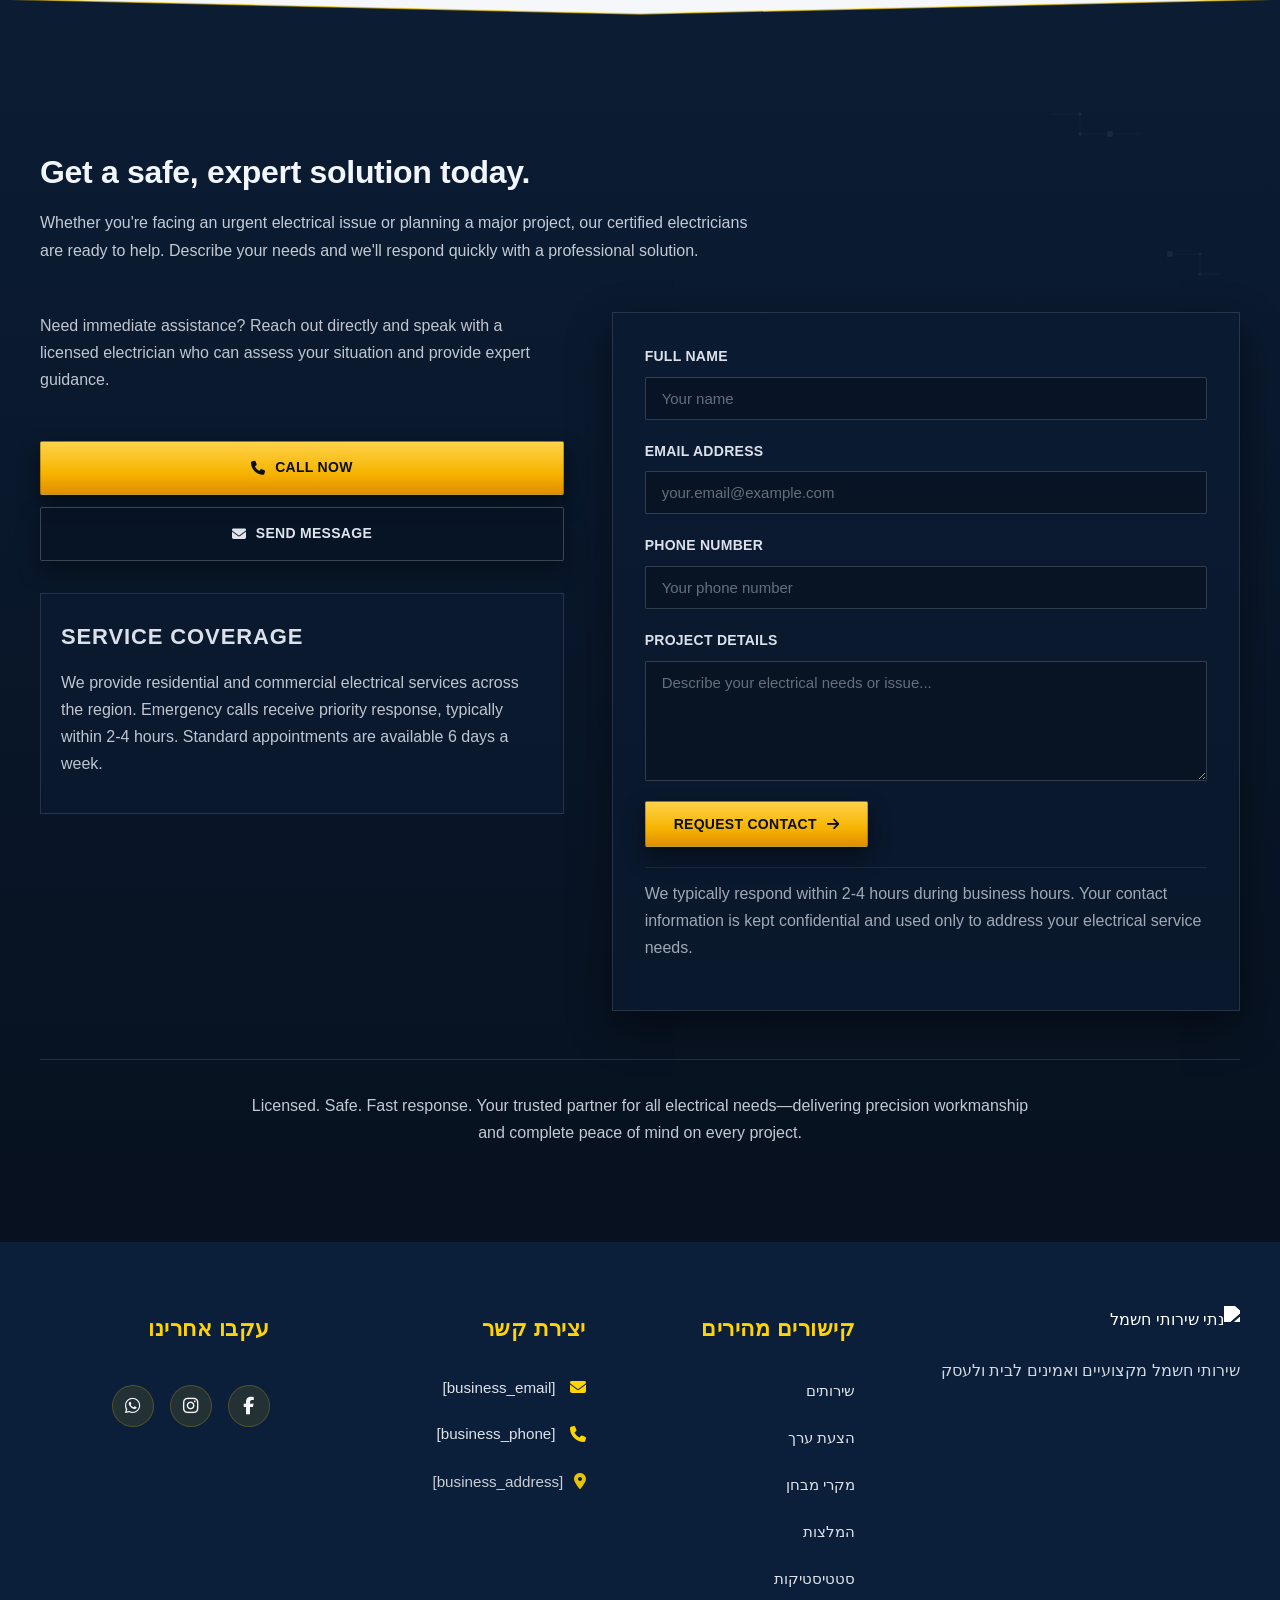
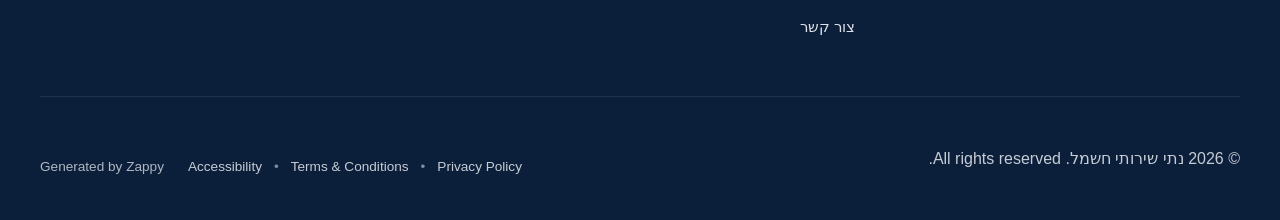
==== commit e652ed0f: "Background sync: Progressive GitHub Sync" ====
--- a/index.html
+++ b/index.html
@@ -787,7 +787,7 @@
   <div class="home-hero-section__content-wrapper">
     <div class="home-hero-section__content">
       <h1 class="home-hero-section__headline">מקצועיות, אמינות, איכות</h1>
-      <h3 class="home-hero-section__subtitle">Licensed &amp; certified electricians delivering precision workmanship with strict safety standards and fast response times for residential and commercial projects.</h3>
+      <h3 class="home-hero-section__subtitle">חשמלאי מוסמך לעבודות ביצוע פרויקטים, התקנת מטען רכב חשמלי<br></h3>
       
       <div class="home-hero-section__cta-row">
         <a href="#contact" class="home-hero-section__btn home-hero-section__btn--primary">Request a Call Back</a>
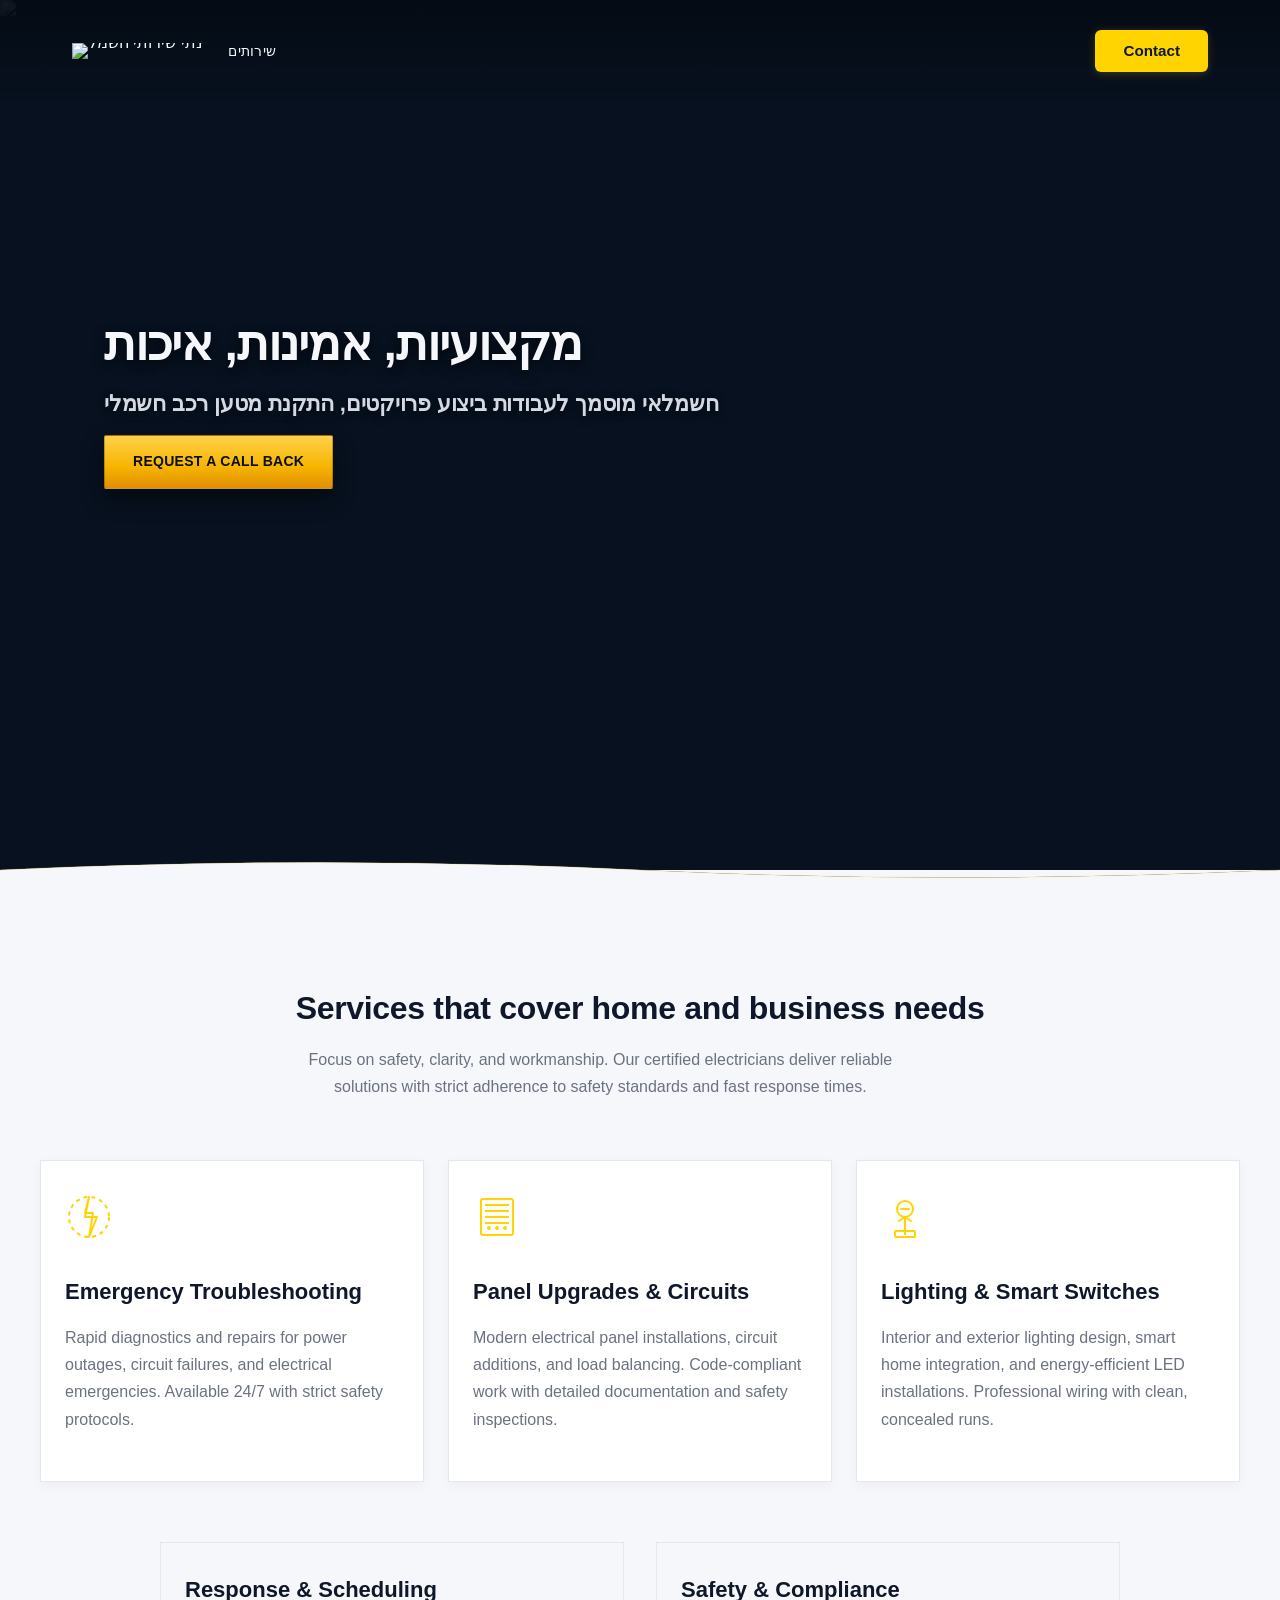
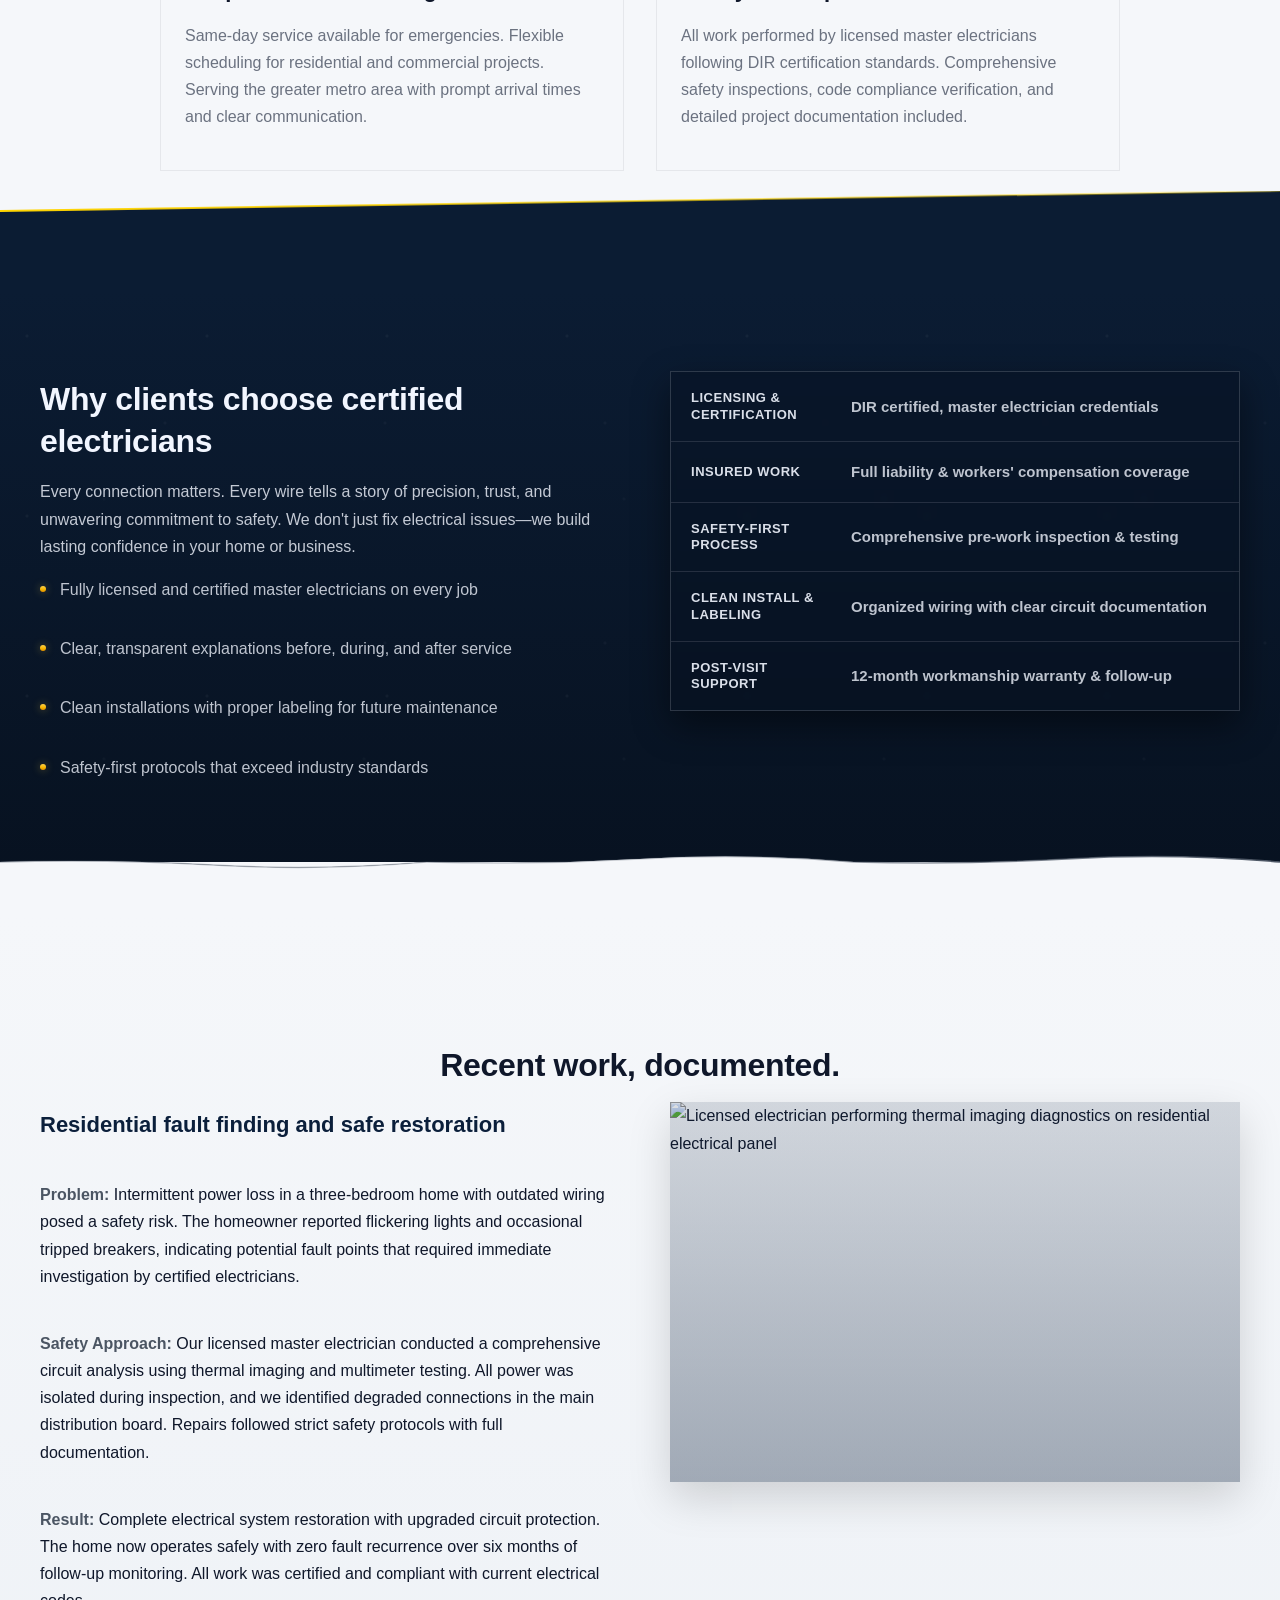
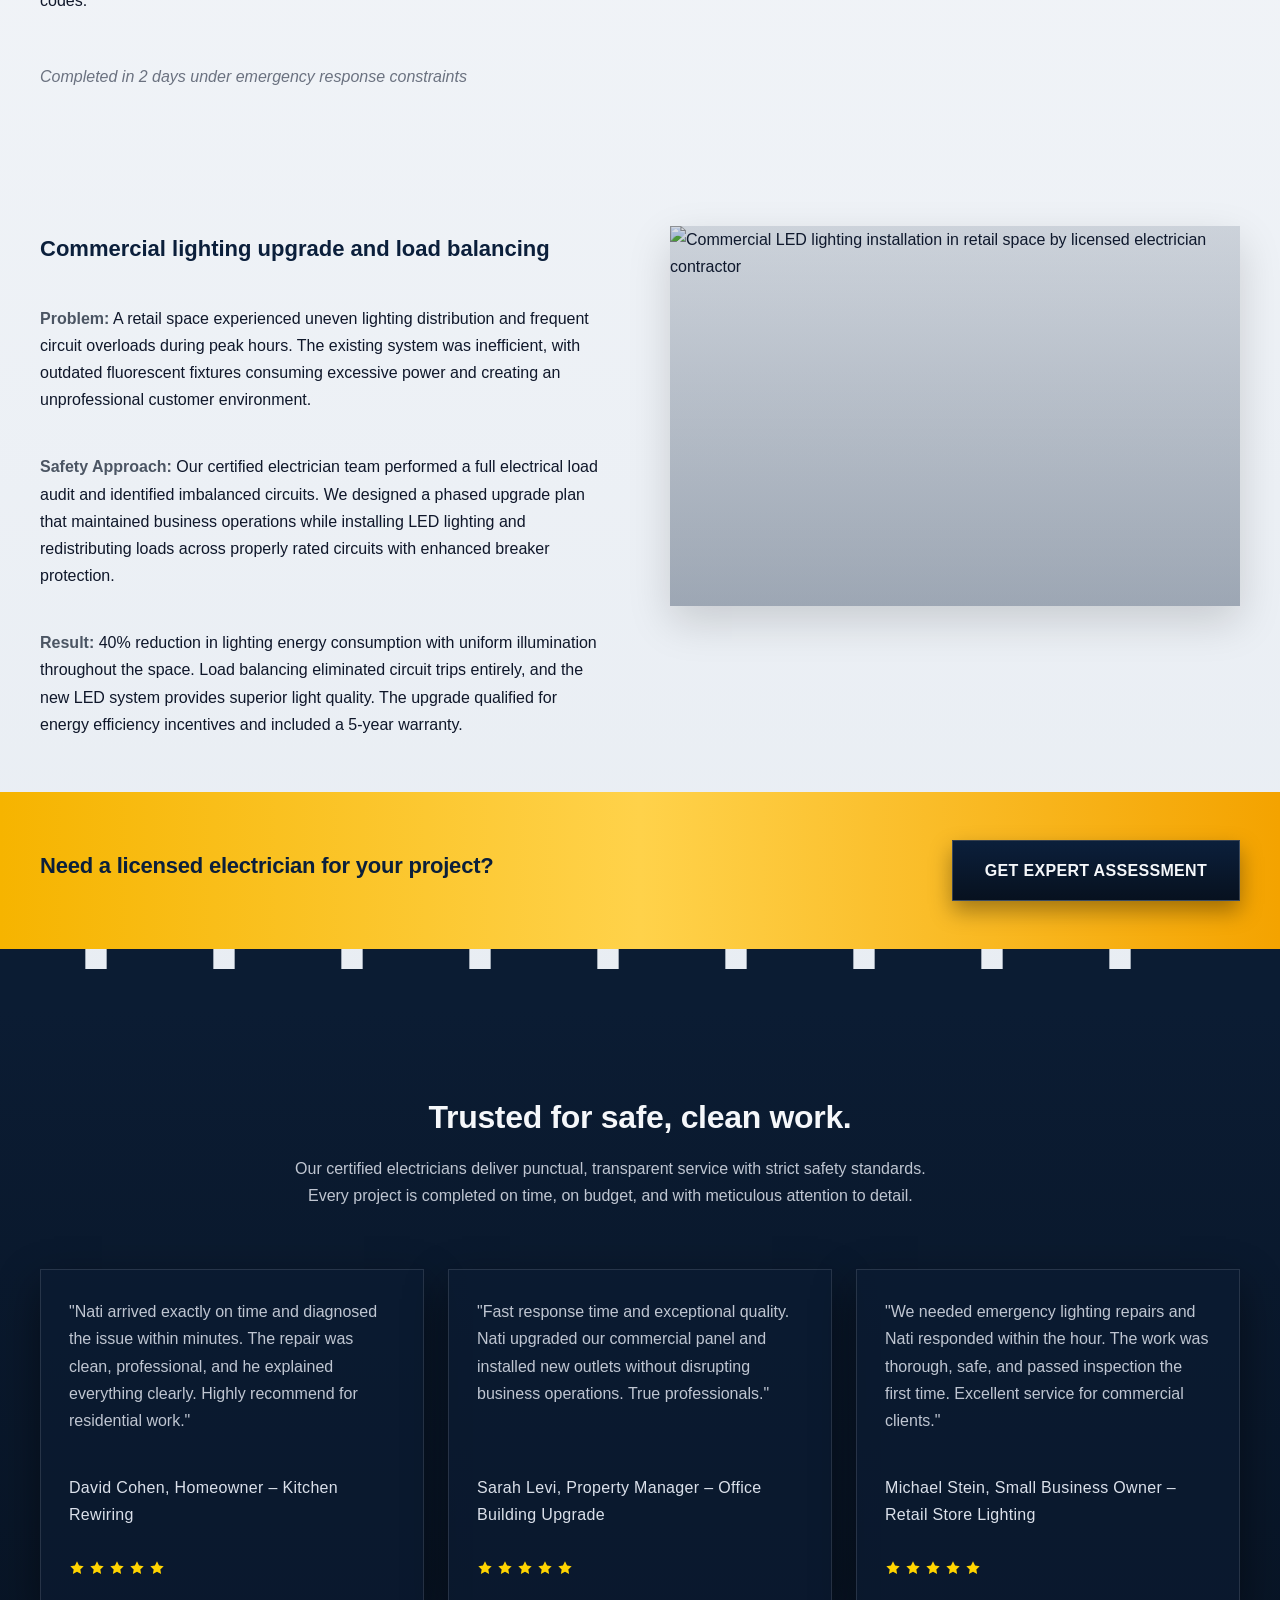
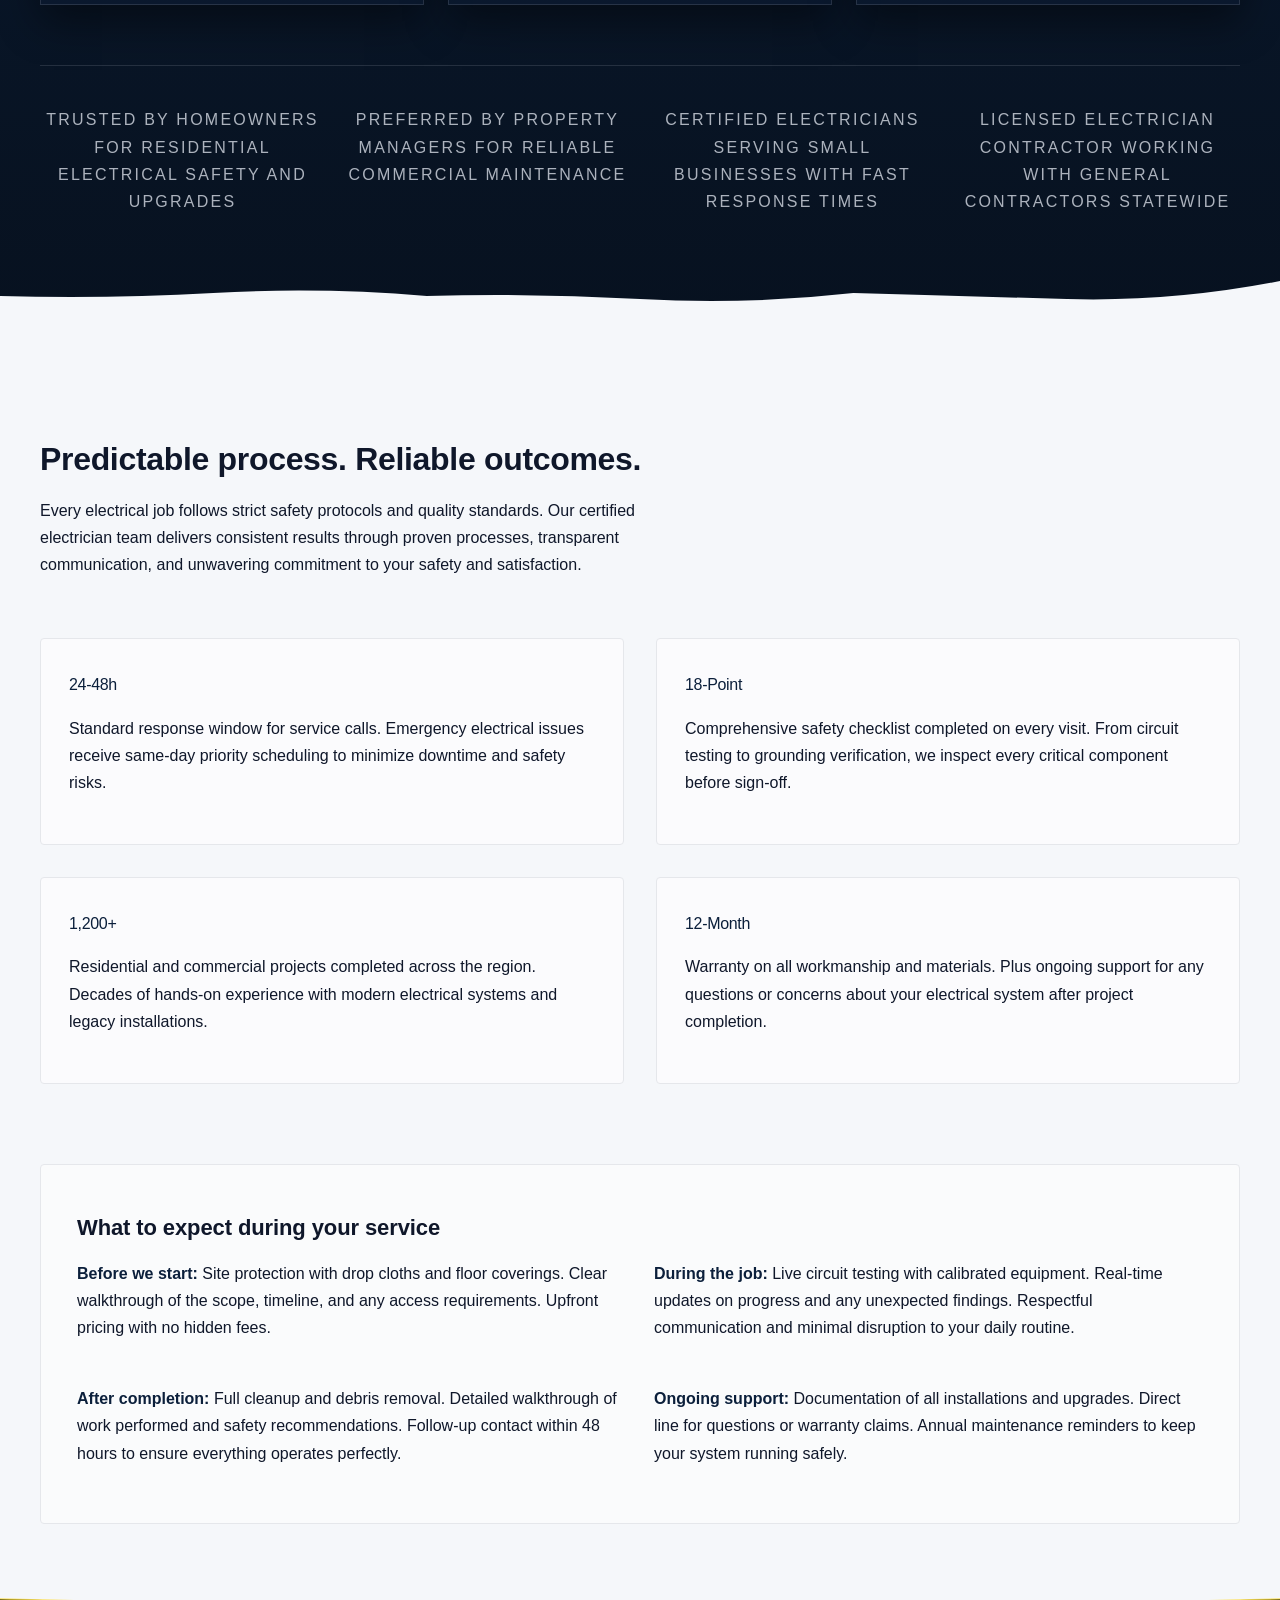
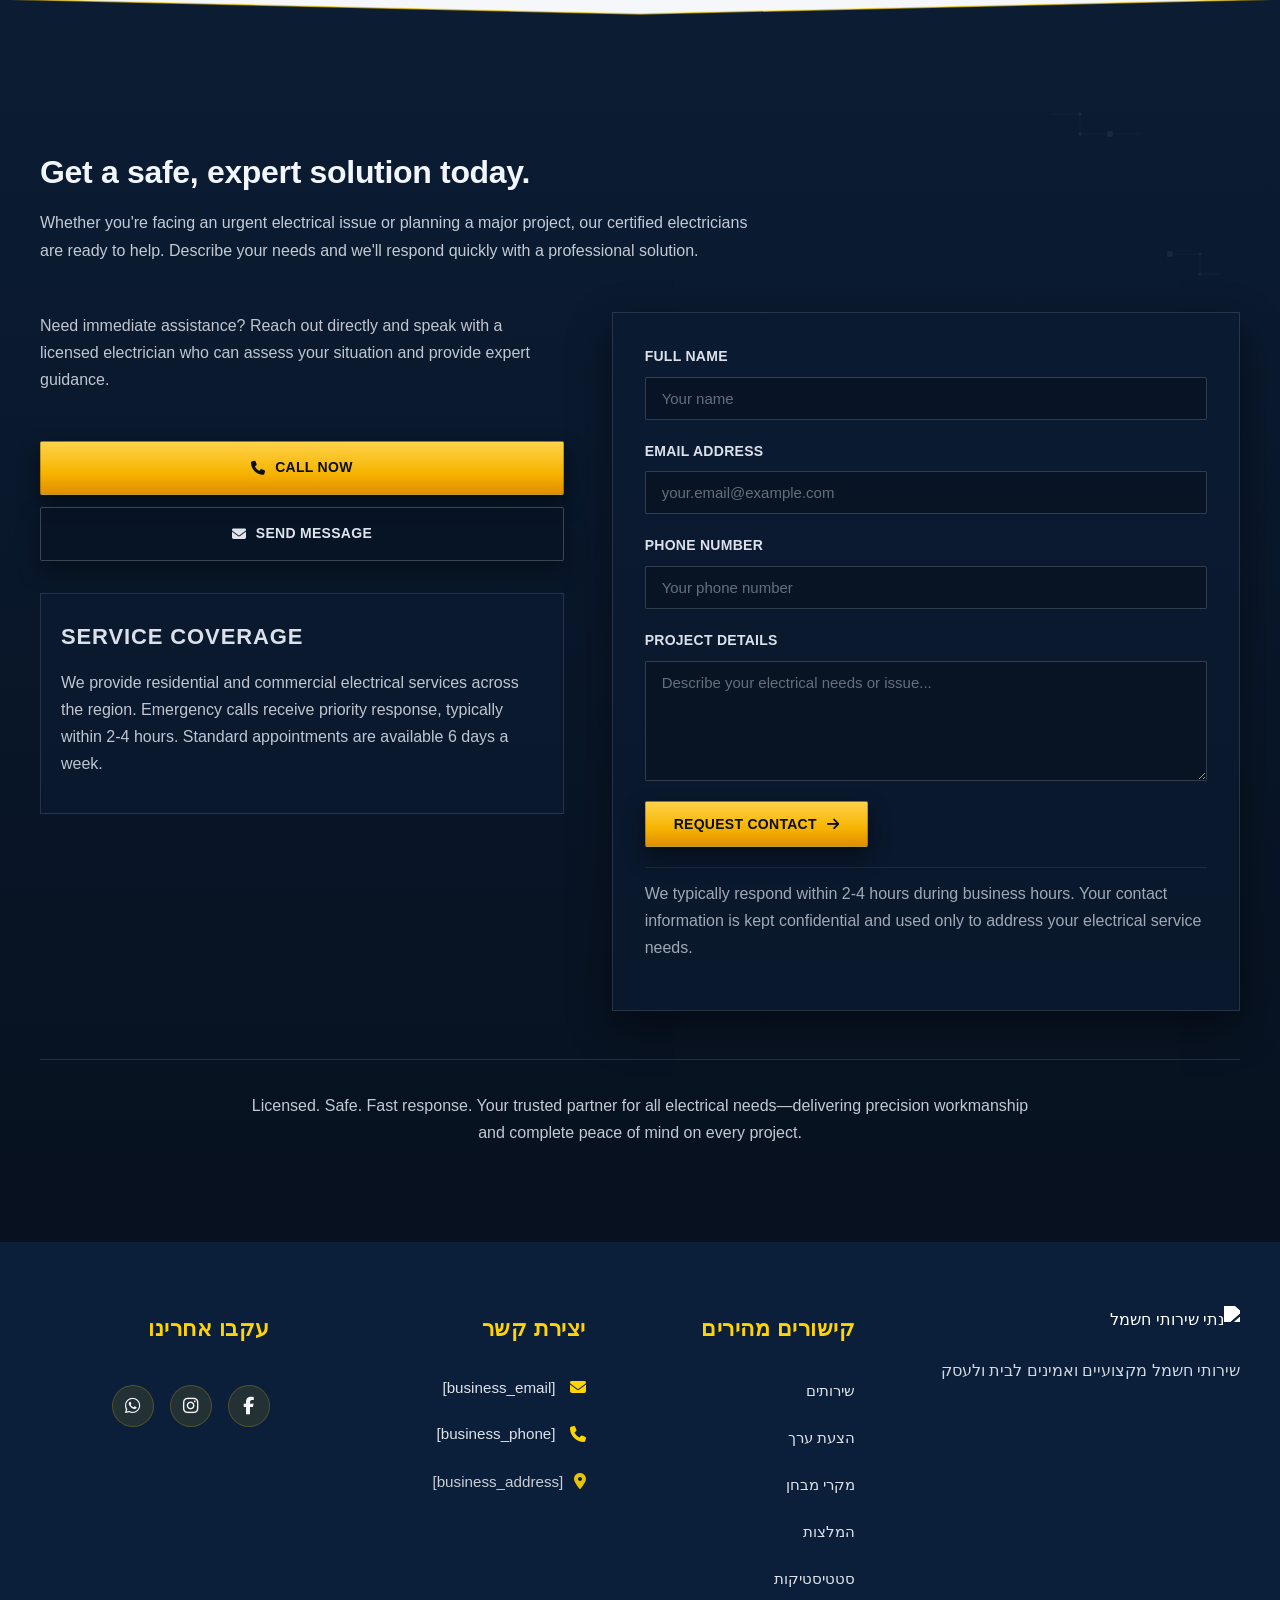
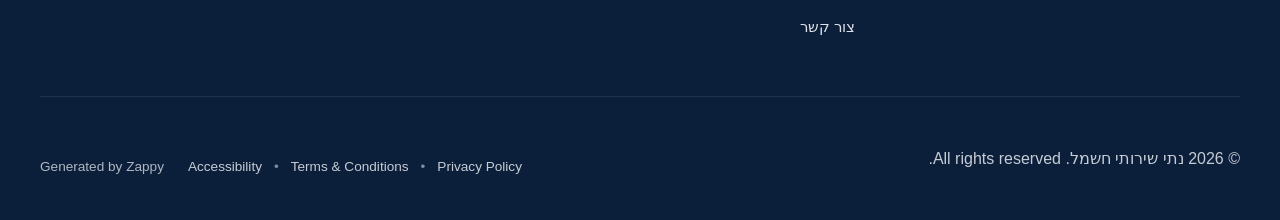
==== commit 9e9a1790: "Background sync: Progressive GitHub Sync" ====
--- a/index.html
+++ b/index.html
@@ -315,18 +315,18 @@
 </head>
 <body>
 
-  <nav class="navbar">
-  <button class="mobile-toggle" id="mobileToggle" aria-label="Menu">
-    <svg class="hamburger-icon" width="24" height="24" viewBox="0 0 24 24" fill="none">
+  <nav class="navbar" style="background-color: transparent !important; box-shadow: none;">
+  <button class="mobile-toggle" id="mobileToggle" aria-label="Menu" data-element-type="button" data-element-id="btn-1773746740149-j8rcu2ds1" data-native-element="true">
+    <svg class="hamburger-icon" width="24" height="24" viewBox="0 0 24 24" fill="none" style="width: 24px !important; height: 24px !important; display: block !important;">
       <path d="M3 12h18M3 6h18M3 18h18" stroke="currentColor" stroke-width="2" stroke-linecap="round"></path>
     </svg>
-    <svg class="close-icon" width="24" height="24" viewBox="0 0 24 24" fill="none" style="display: none;">
+    <svg class="close-icon" width="24" height="24" viewBox="0 0 24 24" fill="none" style="display: none !important; width: 24px !important; height: 24px !important;">
       <path d="M18 6L6 18M6 6l12 12" stroke="currentColor" stroke-width="2" stroke-linecap="round"></path>
     </svg>
   </button>
   
-  <button class="phone-header-btn" data-phone="[business_phone]" aria-label="Call">
-    <svg width="20" height="20" viewBox="0 0 24 24" fill="currentColor">
+  <button class="phone-header-btn" data-phone="[business_phone]" aria-label="Call" data-element-type="button" data-element-id="btn-1773746740149-dgoqljczc" data-native-element="true">
+    <svg width="24" height="24" viewBox="0 0 24 24" fill="currentColor" style="width: 24px; height: 24px;">
       <path d="M22 16.92v3a2 2 0 0 1-2.18 2 19.79 19.79 0 0 1-8.63-3.07 19.5 19.5 0 0 1-6-6 19.79 19.79 0 0 1-3.07-8.67A2 2 0 0 1 4.11 2h3a2 2 0 0 1 2 1.72 12.84 12.84 0 0 0 .7 2.81 2 2 0 0 1-.45 2.11L8.09 9.91a16 16 0 0 0 6 6l1.27-1.27a2 2 0 0 1 2.11-.45 12.84 12.84 0 0 0 2.81.7A2 2 0 0 1 22 16.92z"></path>
     </svg>
   </button>
@@ -334,15 +334,13 @@
   <div class="nav-container">
     <div class="nav-brand">
       <a href="/" class="logo-link">
-        <img src="/assets/business-logo.webp" alt="נתי שירותי חשמל" class="logo">
+        <img src="/assets/electrical-services-logo-1773746678033-r5kkkg.webp?v=1773746678778-jtiuve" alt="נתי שירותי חשמל" class="logo zappy-editable-image" data-image-type="logo" data-original-position="static" style="position: relative;">
       </a>
     </div>
     
-    <ul class="nav-menu" id="navMenu"><li><a href="#services">שירותים</a></li><li><a href="#value-proposition">הצעת ערך</a></li><li><a href="#case-studies">מקרי בוחן</a></li><li><a href="#testimonials">המלצות</a></li><li><a href="#stats">סטטיסטיקות</a></li></ul>
-    
-    <div class="nav-cta-container">
-      <a href="#contact" class="nav-cta-btn">Contact</a>
-    </div>
+    <ul class="nav-menu" id="navMenu"><li><a href="#services">שירותים</a></li></ul>
+    
+    <div class="nav-cta-container"><li class="nav-cta-item"><a href="#zappy-section-6" class="nav-cta-btn">Contact</a></li></div>
   </div>
 </nav>
 <script>
@@ -791,10 +789,10 @@
       
       <div class="home-hero-section__cta-row">
         <a href="#contact" class="home-hero-section__btn home-hero-section__btn--primary">Request a Call Back</a>
-        <a href="#contact" class="home-hero-section__btn home-hero-section__btn--secondary">Get a Quote</a>
-      </div>
-
-      <p class="home-hero-section__trust-line">Fully Insured · Safety-First Approach · 24/7 Emergency Response</p>
+        
+      </div>
+
+      
     </div>
   </div>
 
@@ -1223,7 +1221,7 @@
   <div class="footer-container">
     <div class="footer-top">
       <div class="footer-column footer-company">
-        <img src="/assets/business-logo.webp" alt="נתי שירותי חשמל" class="logo">
+        <img src="/assets/electrical-services-logo-1773746678033-r5kkkg.webp?v=1773746678778-jtiuve" alt="נתי שירותי חשמל" class="logo">
         <p class="footer-tagline">שירותי חשמל מקצועיים ואמינים לבית ולעסק</p>
       </div>
       
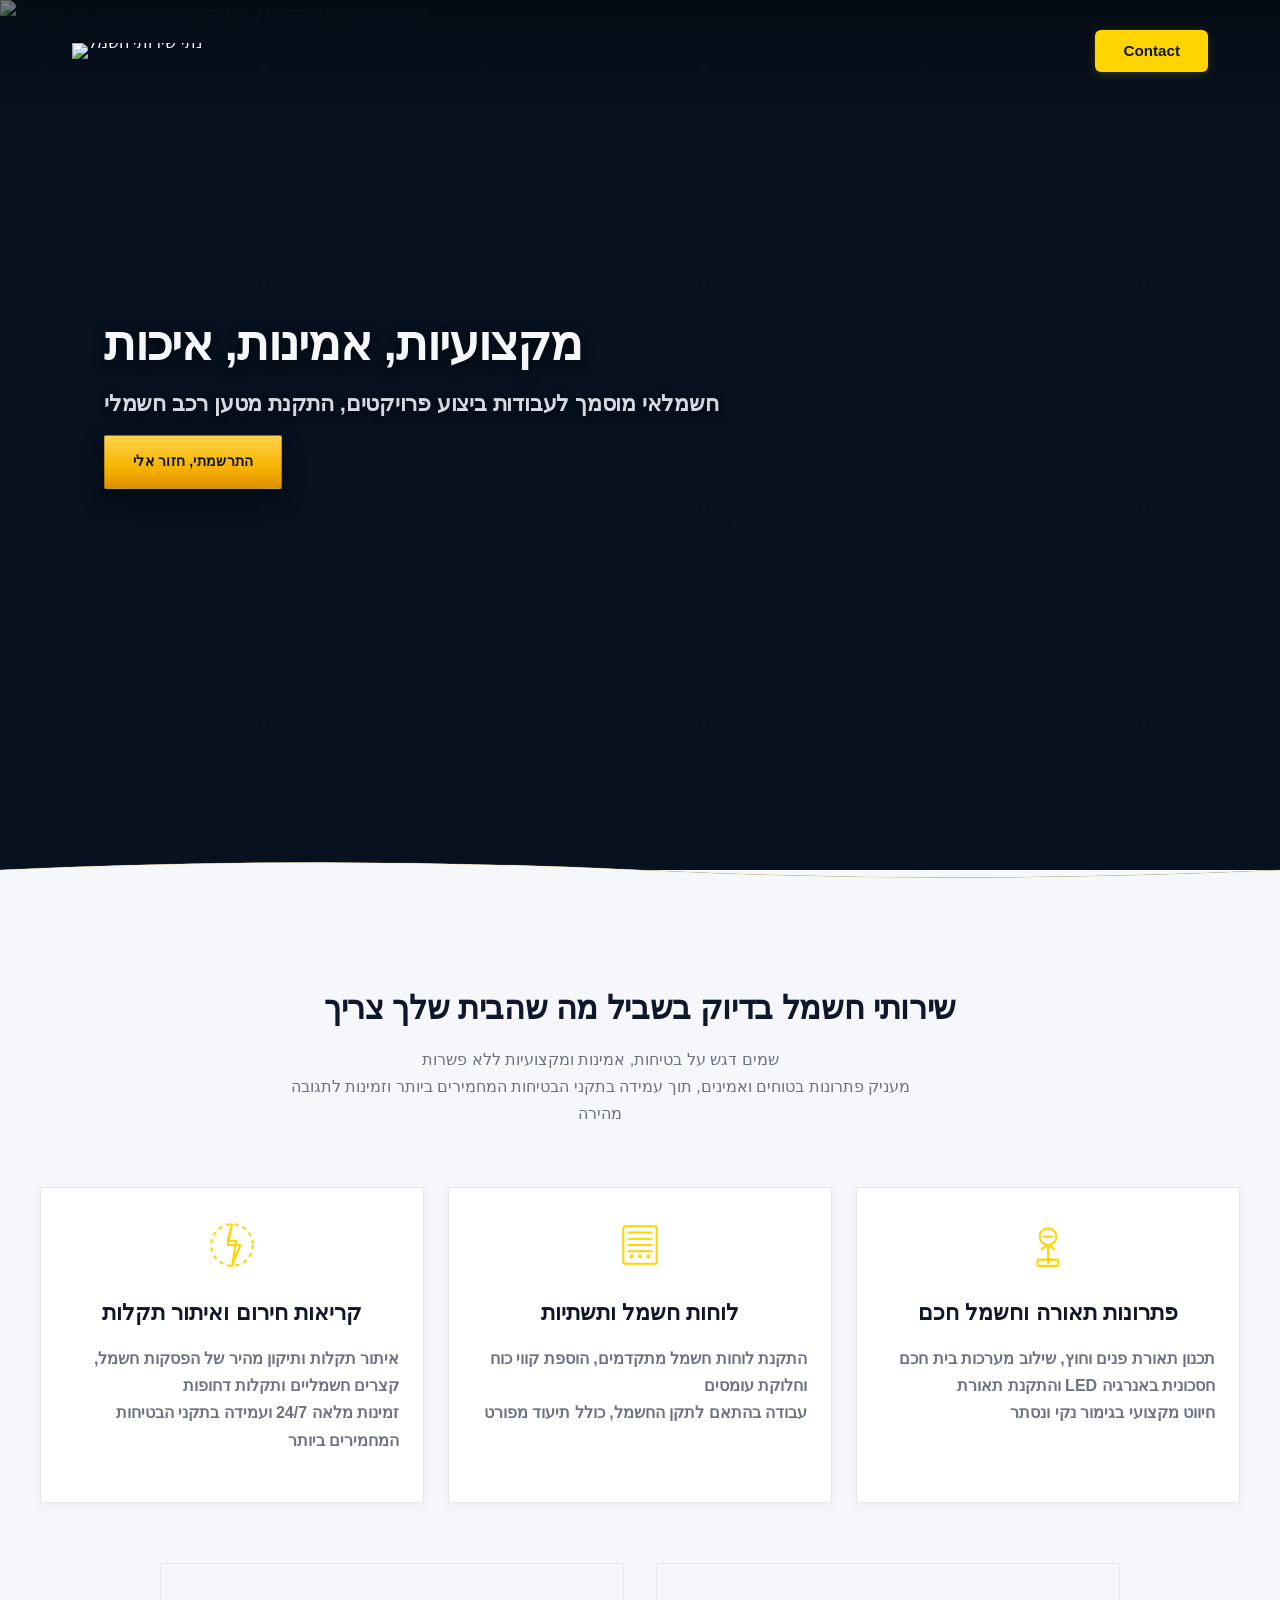
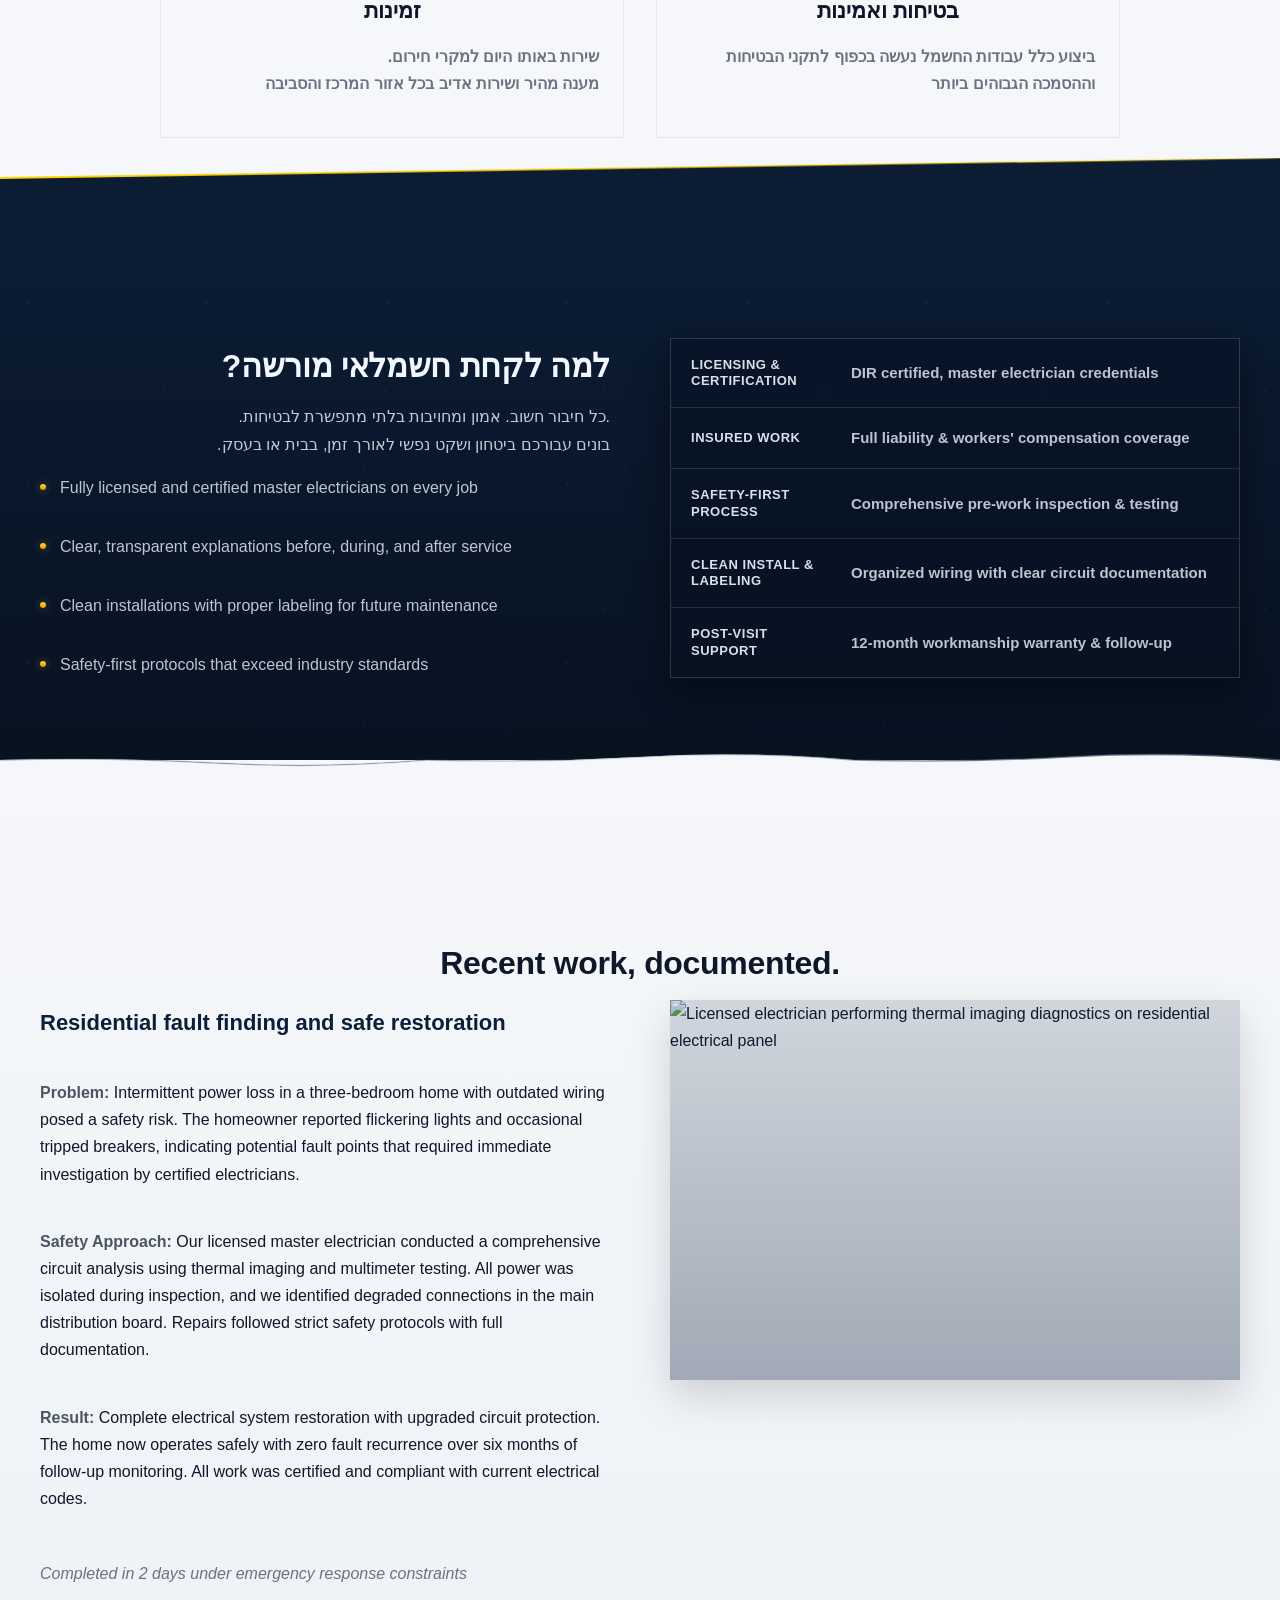
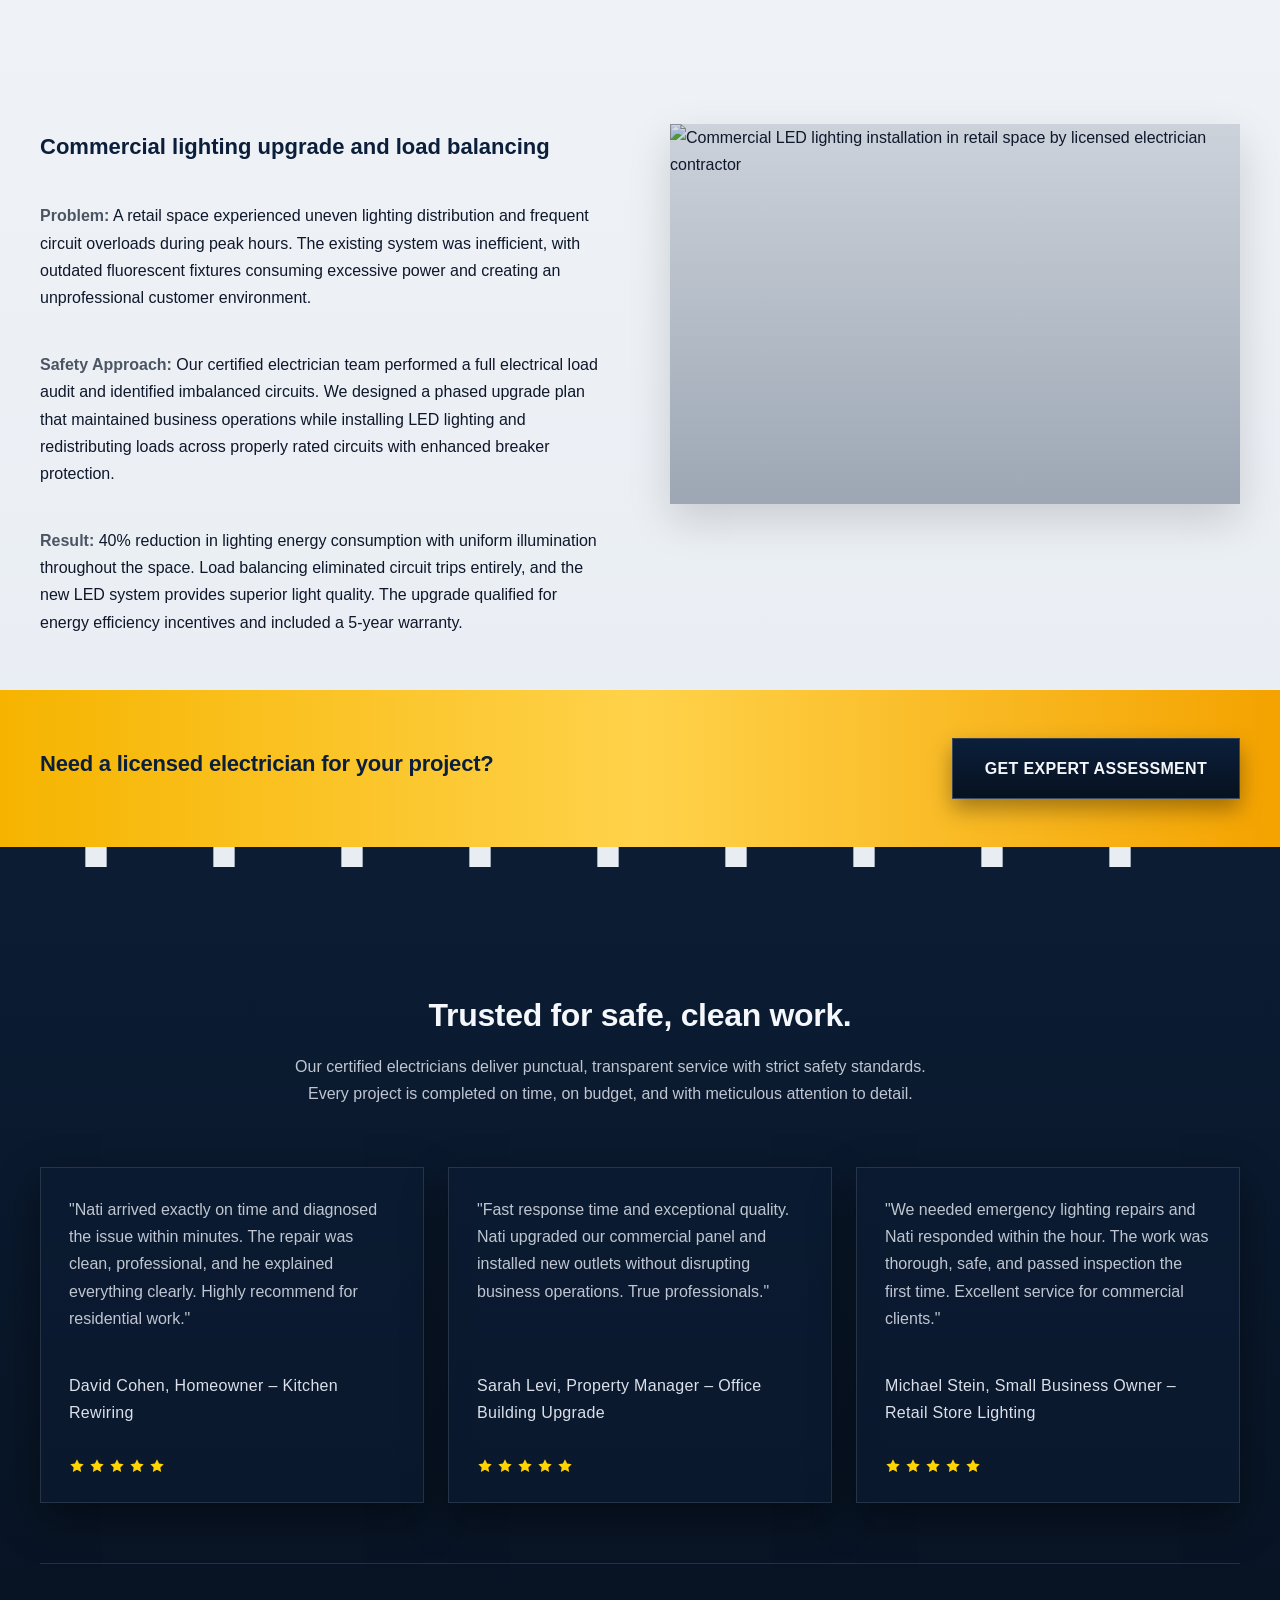
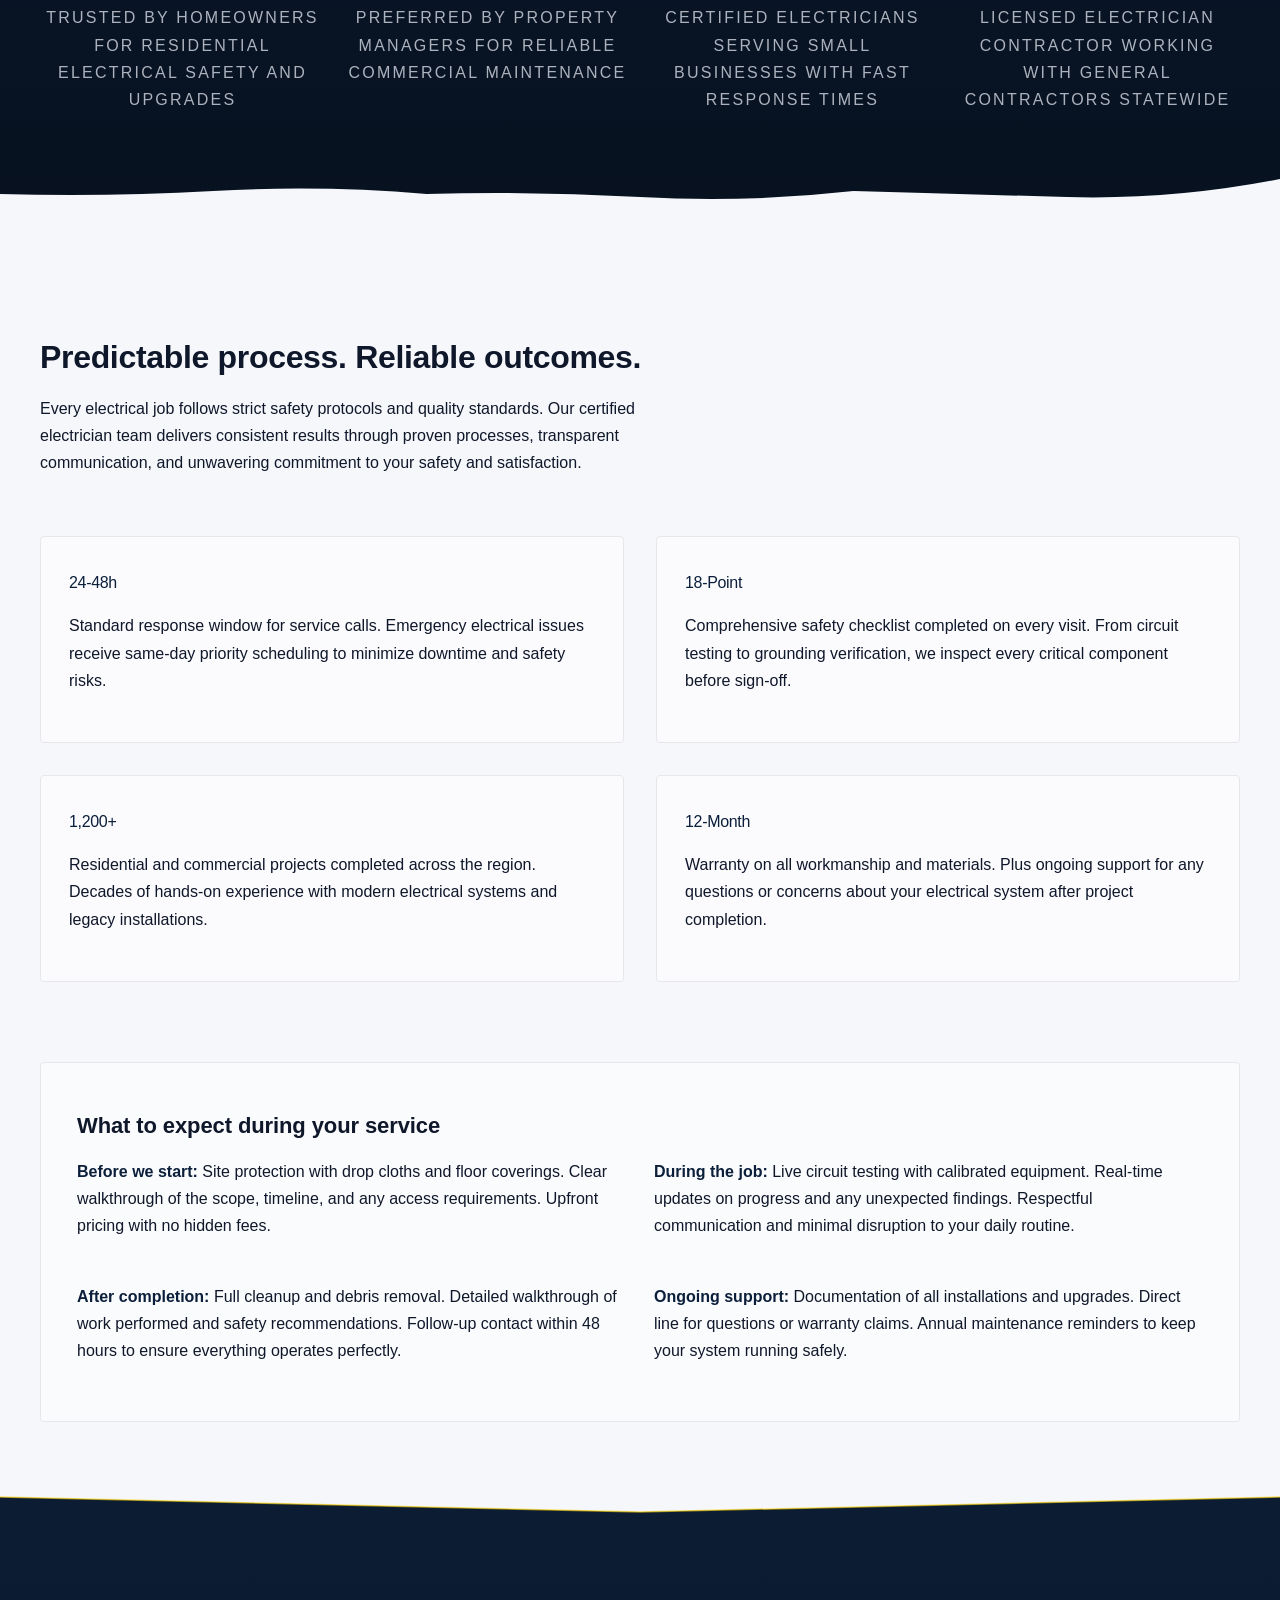
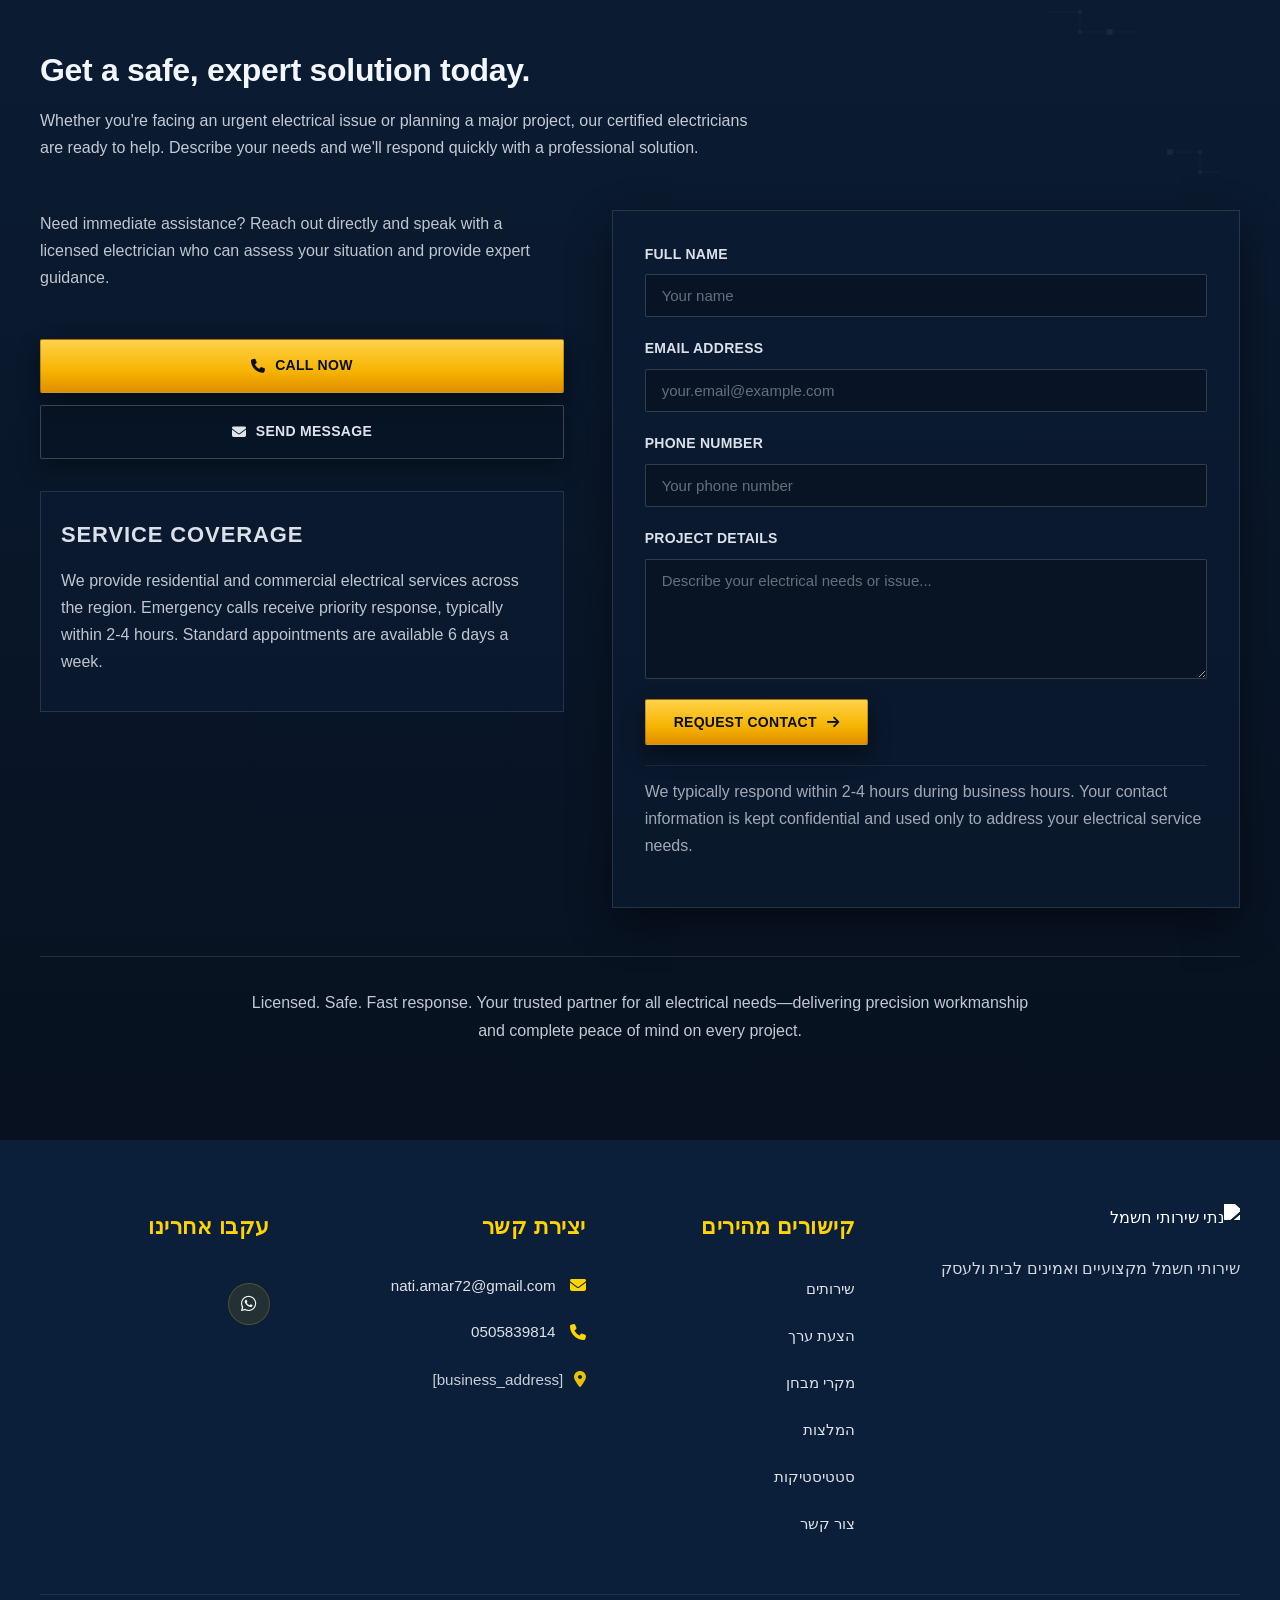
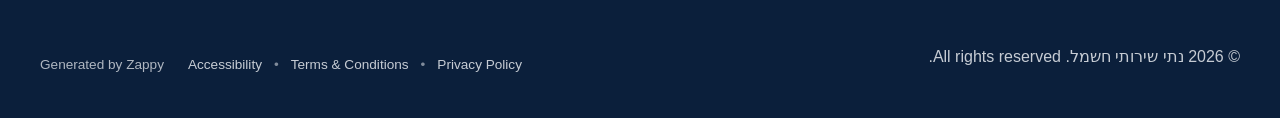
==== commit 994cf300: "Background sync: Progressive GitHub Sync" ====
--- a/index.html
+++ b/index.html
@@ -317,16 +317,16 @@
 
   <nav class="navbar" style="background-color: transparent !important; box-shadow: none;">
   <button class="mobile-toggle" id="mobileToggle" aria-label="Menu" data-element-type="button" data-element-id="btn-1773746740149-j8rcu2ds1" data-native-element="true">
-    <svg class="hamburger-icon" width="24" height="24" viewBox="0 0 24 24" fill="none" style="width: 24px !important; height: 24px !important; display: block !important;">
+    <svg class="hamburger-icon" width="24" height="24" viewbox="0 0 24 24" fill="none" style="width: 24px !important; height: 24px !important; display: block !important;">
       <path d="M3 12h18M3 6h18M3 18h18" stroke="currentColor" stroke-width="2" stroke-linecap="round"></path>
     </svg>
-    <svg class="close-icon" width="24" height="24" viewBox="0 0 24 24" fill="none" style="display: none !important; width: 24px !important; height: 24px !important;">
+    <svg class="close-icon" width="24" height="24" viewbox="0 0 24 24" fill="none" style="display: none !important; width: 24px !important; height: 24px !important;">
       <path d="M18 6L6 18M6 6l12 12" stroke="currentColor" stroke-width="2" stroke-linecap="round"></path>
     </svg>
   </button>
   
-  <button class="phone-header-btn" data-phone="[business_phone]" aria-label="Call" data-element-type="button" data-element-id="btn-1773746740149-dgoqljczc" data-native-element="true">
-    <svg width="24" height="24" viewBox="0 0 24 24" fill="currentColor" style="width: 24px; height: 24px;">
+  <button class="phone-header-btn" data-phone="0505839814" aria-label="Call" data-element-type="button" data-element-id="btn-1773746740149-dgoqljczc" data-native-element="true">
+    <svg width="24" height="24" viewbox="0 0 24 24" fill="currentColor" style="width: 24px; height: 24px;">
       <path d="M22 16.92v3a2 2 0 0 1-2.18 2 19.79 19.79 0 0 1-8.63-3.07 19.5 19.5 0 0 1-6-6 19.79 19.79 0 0 1-3.07-8.67A2 2 0 0 1 4.11 2h3a2 2 0 0 1 2 1.72 12.84 12.84 0 0 0 .7 2.81 2 2 0 0 1-.45 2.11L8.09 9.91a16 16 0 0 0 6 6l1.27-1.27a2 2 0 0 1 2.11-.45 12.84 12.84 0 0 0 2.81.7A2 2 0 0 1 22 16.92z"></path>
     </svg>
   </button>
@@ -334,11 +334,11 @@
   <div class="nav-container">
     <div class="nav-brand">
       <a href="/" class="logo-link">
-        <img src="/assets/electrical-services-logo-1773746678033-r5kkkg.webp?v=1773746678778-jtiuve" alt="נתי שירותי חשמל" class="logo zappy-editable-image" data-image-type="logo" data-original-position="static" style="position: relative;">
+        <img src="/assets/electrical-services-logo-1773746887154-ywp60x.webp?v=1773746888198-jeo9vy" alt="נתי שירותי חשמל" class="logo zappy-editable-image" data-image-type="logo" data-original-position="static" style="position: relative;">
       </a>
     </div>
     
-    <ul class="nav-menu" id="navMenu"><li><a href="#services">שירותים</a></li></ul>
+    <ul class="nav-menu" id="navMenu"></ul>
     
     <div class="nav-cta-container"><li class="nav-cta-item"><a href="#zappy-section-6" class="nav-cta-btn">Contact</a></li></div>
   </div>
@@ -726,7 +726,7 @@
         const phoneLinks = document.querySelectorAll('a[href^="tel:"]');
         const phoneNumber = phoneLinks.length > 0 
           ? phoneLinks[0].getAttribute('href').replace('tel:', '')
-          : '[business_phone]';
+          : '0505839814';
         
         window.location.href = 'tel:' + phoneNumber;
         console.log('[Navbar] Phone button clicked');
@@ -773,14 +773,14 @@
 </script>
   
   <main>
-    <section class="home-hero-section" data-layout-spec="Home-hero" data-hero-type="fullscreen-scrim">
+    <section class="home-hero-section" data-layout-spec="Home-hero" data-hero-type="fullscreen-scrim" id="zappy-section-0" data-zappy-bg-type="image" data-zappy-bg-color="" data-zappy-bg-image="assets/site-home-hero-bg-1773747309847-5huy4o.webp?v=1773747310218" data-zappy-bg-overlay-color="#07111f" data-zappy-bg-overlay-opacity="27" data-zappy-bg-video-type="" data-zappy-bg-video-url="">
   <div class="home-hero-section__bg-wrapper">
-    <img data-hero-bg="true" data-placeholder="home-hero-bg" data-context="Professional licensed electrician working on a modern electrical panel in a bright, well-lit commercial or residential space. The electrician should be wearing safety gear, focused on precise electrical work. The image should convey expertise, safety, and professionalism. Warm natural lighting, clean modern environment, tools visible, sense of precision and trust. High-quality professional photography style." class="home-hero-section__bg-image" data-preserve-bg="0" width="1920" height="1080" src="/assets/site-home-hero-bg.webp" alt="Professional electrician performing certified electrical work">
-  </div>
-
-  <div class="home-hero-section__scrim" aria-hidden="true"></div>
-
-  <div class="home-hero-section__pattern-overlay" aria-hidden="true"></div>
+    <img data-hero-bg="true" data-placeholder="home-hero-bg" data-context="Professional licensed electrician working on a modern electrical panel in a bright, well-lit commercial or residential space. The electrician should be wearing safety gear, focused on precise electrical work. The image should convey expertise, safety, and professionalism. Warm natural lighting, clean modern environment, tools visible, sense of precision and trust. High-quality professional photography style." class="home-hero-section__bg-image zappy-editable-image" data-preserve-bg="0" width="1920" height="1080" src="/assets/site-home-hero-bg-1773747309847-5huy4o.webp?v=1773747310218" alt="Professional electrician performing certified electrical work" data-element-type="image" data-element-id="img-1773747194139-6xkr5ziu0" style="object-position: 50% 50%; object-fit: cover; width: 100%; height: 100%;" data-zappy-zoom="1">
+  </div>
+
+  <div class="home-hero-section__scrim" aria-hidden="true" style="opacity: 0.29347826086956524"></div>
+
+  <div class="home-hero-section__pattern-overlay" aria-hidden="true" style="opacity: 0.29347826086956524"></div>
 
   <div class="home-hero-section__content-wrapper">
     <div class="home-hero-section__content">
@@ -788,7 +788,7 @@
       <h3 class="home-hero-section__subtitle">חשמלאי מוסמך לעבודות ביצוע פרויקטים, התקנת מטען רכב חשמלי<br></h3>
       
       <div class="home-hero-section__cta-row">
-        <a href="#contact" class="home-hero-section__btn home-hero-section__btn--primary">Request a Call Back</a>
+        <a href="#contact" class="home-hero-section__btn home-hero-section__btn--primary" data-element-type="button" data-element-id="btn-1773747194135-m2vddbhg2" data-native-element="true" style="outline: none;">התרשמתי, חזור אלי</a>
         
       </div>
 
@@ -797,12 +797,12 @@
   </div>
 
   <div class="home-hero-section__divider-wrapper">
-    <svg aria-hidden="true" viewBox="0 0 1200 80" preserveAspectRatio="none" xmlns="http://www.w3.org/2000/svg">
+    <svg aria-hidden="true" viewbox="0 0 1200 80" preserveaspectratio="none" xmlns="http://www.w3.org/2000/svg">
       <defs>
-        <linearGradient id="home-hero-divider-gradient" x1="0%" y1="0%" x2="0%" y2="100%">
+        <lineargradient id="home-hero-divider-gradient" x1="0%" y1="0%" x2="0%" y2="100%">
           <stop offset="0%" style="stop-color:#0B1C33;stop-opacity:1"></stop>
           <stop offset="100%" style="stop-color:#F5F7FA;stop-opacity:1"></stop>
-        </linearGradient>
+        </lineargradient>
       </defs>
       <path d="M0,80 L0,50 Q300,35 600,50 T1200,50 L1200,80 Z" fill="#F5F7FA"></path>
       <path d="M0,50 Q300,35 600,50 T1200,50" stroke="rgba(255,210,74,0.25)" stroke-width="1" fill="#F5F7FA"></path>
@@ -810,25 +810,30 @@
   </div>
 </section>
 
-<section class="home-services-section" data-layout-spec="Home-services">
+<section class="home-services-section" data-layout-spec="Home-services" id="zappy-section-1">
   <div class="home-services-container">
     <div class="home-services-intro">
-      <h2>Services that cover home and business needs</h2>
-      <p>Focus on safety, clarity, and workmanship. Our certified electricians deliver reliable solutions with strict adherence to safety standards and fast response times.</p>
+      <h2>שירותי חשמל בדיוק בשביל מה שהבית שלך צריך</h2>
+      <p>
+
+שמים דגש על בטיחות, אמינות ומקצועיות ללא פשרות<br>מעניק פתרונות בטוחים ואמינים, תוך עמידה בתקני הבטיחות המחמירים ביותר וזמינות לתגובה מהירה</p>
     </div>
 
-    <div class="home-services-grid">
-      <div class="home-services-card">
-        <svg data-element-type="icon" data-icon-type="svg" class="home-services-icon" viewBox="0 0 48 48" fill="none" xmlns="http://www.w3.org/2000/svg">
+    <div class="home-services-grid zappy-preserve-css-grid" style="display: grid; grid-template-columns: 384px 384px 384px;" id="zappy-auto-grid-1773747421356-u02l66" data-zappy-auto-grid="true" data-original-item-width="384" data-original-gap="24px"><div class="home-services-card">
+        <div class="zappy-icon-alignment-wrapper" style="display: flex; width: 100%; justify-content: center;"><svg data-element-type="icon" data-icon-type="svg" class="home-services-icon" viewbox="0 0 48 48" fill="none" xmlns="http://www.w3.org/2000/svg" data-element-id="zappy-temp-icon-1773747708791-wmnqu0mp1" style="width: 50px !important; height: 50px !important; color: rgb(255, 212, 0);" width="50" height="50" data-size-adjusted="true">
           <path d="M24 4L20 20H28L24 44L32 24H20L24 4Z" stroke="currentColor" stroke-width="2" stroke-linecap="round" stroke-linejoin="round"></path>
           <circle cx="24" cy="24" r="20" stroke="currentColor" stroke-width="2" stroke-dasharray="4 4"></circle>
-        </svg>
-        <h3>Emergency Troubleshooting</h3>
-        <p>Rapid diagnostics and repairs for power outages, circuit failures, and electrical emergencies. Available 24/7 with strict safety protocols.</p>
-      </div>
-
-      <div class="home-services-card">
-        <svg data-element-type="icon" data-icon-type="svg" class="home-services-icon" viewBox="0 0 48 48" fill="none" xmlns="http://www.w3.org/2000/svg">
+        </svg></div>
+        <h3 class="zappy-editable" style="text-align: center;">
+
+קריאות חירום ואיתור תקלות
+
+</h3>
+        <p class="zappy-editable" style="text-align: right;"><b>
+
+איתור תקלות ותיקון מהיר של הפסקות חשמל, קצרים חשמליים ותקלות דחופות<br>זמינות מלאה 24/7 ועמידה בתקני הבטיחות המחמירים ביותר</b></p>
+      </div><div class="home-services-card">
+        <div class="zappy-icon-alignment-wrapper" style="display: flex; width: 100%; justify-content: center;"><svg data-element-type="icon" data-icon-type="svg" class="home-services-icon" viewbox="0 0 48 48" fill="none" xmlns="http://www.w3.org/2000/svg" data-element-id="zappy-temp-icon-1773747726919-9guztjzt9" style="width: 50px !important; height: 50px !important; color: rgb(255, 212, 0);" width="50" height="50" data-size-adjusted="true">
           <rect x="8" y="6" width="32" height="36" rx="2" stroke="currentColor" stroke-width="2"></rect>
           <line x1="12" y1="12" x2="36" y2="12" stroke="currentColor" stroke-width="2"></line>
           <line x1="12" y1="18" x2="36" y2="18" stroke="currentColor" stroke-width="2"></line>
@@ -837,44 +842,53 @@
           <circle cx="16" cy="35" r="2" fill="currentColor"></circle>
           <circle cx="24" cy="35" r="2" fill="currentColor"></circle>
           <circle cx="32" cy="35" r="2" fill="currentColor"></circle>
-        </svg>
-        <h3>Panel Upgrades &amp; Circuits</h3>
-        <p>Modern electrical panel installations, circuit additions, and load balancing. Code-compliant work with detailed documentation and safety inspections.</p>
-      </div>
-
-      <div class="home-services-card">
-        <svg data-element-type="icon" data-icon-type="svg" class="home-services-icon" viewBox="0 0 48 48" fill="none" xmlns="http://www.w3.org/2000/svg">
+        </svg></div>
+        <h3 class="zappy-editable" style="text-align: center;">
+
+לוחות חשמל ותשתיות
+
+</h3>
+        <p class="zappy-editable" style="text-align: right;"><b>
+
+התקנת לוחות חשמל מתקדמים, הוספת קווי כוח וחלוקת עומסים<br>עבודה בהתאם לתקן החשמל, כולל תיעוד מפורט</b></p>
+      </div><div class="home-services-card">
+        <div class="zappy-icon-alignment-wrapper" style="display: flex; width: 100%; justify-content: center;"><svg data-element-type="icon" data-icon-type="svg" class="home-services-icon" viewbox="0 0 48 48" fill="none" xmlns="http://www.w3.org/2000/svg" data-element-id="zappy-temp-icon-1773747731141-5xz4o657g" style="width: 50px !important; height: 50px !important; color: rgb(255, 212, 0);" width="50" height="50" data-size-adjusted="true">
           <circle cx="24" cy="16" r="8" stroke="currentColor" stroke-width="2"></circle>
           <path d="M24 24L24 42" stroke="currentColor" stroke-width="2"></path>
           <path d="M18 28L24 24L30 28" stroke="currentColor" stroke-width="2" stroke-linecap="round" stroke-linejoin="round"></path>
           <rect x="14" y="38" width="20" height="6" rx="1" stroke="currentColor" stroke-width="2"></rect>
           <line x1="20" y1="16" x2="28" y2="16" stroke="currentColor" stroke-width="2" stroke-linecap="round"></line>
-        </svg>
-        <h3>Lighting &amp; Smart Switches</h3>
-        <p>Interior and exterior lighting design, smart home integration, and energy-efficient LED installations. Professional wiring with clean, concealed runs.</p>
-      </div>
-    </div>
-
-    <div class="home-services-secondary">
-      <div class="home-services-mini-block">
-        <h3>Response &amp; Scheduling</h3>
-        <p>Same-day service available for emergencies. Flexible scheduling for residential and commercial projects. Serving the greater metro area with prompt arrival times and clear communication.</p>
-      </div>
-
-      <div class="home-services-mini-block">
-        <h3>Safety &amp; Compliance</h3>
-        <p>All work performed by licensed master electricians following DIR certification standards. Comprehensive safety inspections, code compliance verification, and detailed project documentation included.</p>
-      </div>
-    </div>
+        </svg></div>
+        <h3 class="zappy-editable" style="text-align: center;">
+
+פתרונות תאורה וחשמל חכם
+
+</h3>
+        <p class="zappy-editable" style="text-align: right;"><b>
+
+תכנון תאורת פנים וחוץ, שילוב מערכות בית חכם והתקנת תאורת LED חסכונית באנרגיה<br>&nbsp;חיווט מקצועי בגימור נקי ונסתר</b></p>
+      </div></div>
+
+    <div class="home-services-secondary zappy-preserve-css-grid" id="zappy-auto-grid-1773747678518-gkn4bm" data-zappy-auto-grid="true" data-original-item-width="464" data-original-gap="32px" style="display: grid; grid-template-columns: 464px 464px;"><div class="home-services-mini-block">
+        <h3 class="zappy-editable" style="text-align: center;">זמינות</h3>
+        <p class="zappy-editable" style="text-align: right;"><b>.שירות באותו היום למקרי חירום<br>מענה מהיר ושירות אדיב בכל אזור המרכז והסביבה</b></p>
+      </div><div class="home-services-mini-block">
+        <h3 class="zappy-editable" style="text-align: center;">בטיחות ואמינות</h3>
+        <p class="zappy-editable" style="text-align: right;"><b>
+
+ביצוע כלל עבודות החשמל נעשה בכפוף לתקני הבטיחות וההסמכה הגבוהים ביותר
+
+</b></p>
+      </div></div>
   </div>
 
   <div class="home-services-divider-wrapper">
-    <svg aria-hidden="true" viewBox="0 0 1200 100" preserveAspectRatio="none" xmlns="http://www.w3.org/2000/svg">
+    <svg aria-hidden="true" viewbox="0 0 1200 100" preserveaspectratio="none" xmlns="http://www.w3.org/2000/svg">
       <defs>
-        <linearGradient id="home-services-accent-line" x1="0%" y1="0%" x2="100%" y2="0%">
+        <lineargradient id="home-services-accent-line" x1="0%" y1="0%" x2="100%" y2="0%">
           <stop offset="0%" style="stop-color:#FFD400;stop-opacity:1"></stop>
           <stop offset="100%" style="stop-color:#FFD400;stop-opacity:0.3"></stop>
-        </linearGradient>
+        </lineargradient>
       </defs>
       <path d="M0,100 L0,20 L1200,0 L1200,100 Z" fill="#0B1C33"></path>
       <line x1="0" y1="20" x2="1200" y2="0" stroke="url(#home-services-accent-line)" stroke-width="2"></line>
@@ -884,51 +898,50 @@
 
 <section class="home-value-proposition-section" data-layout-spec="Home-value-proposition">
   <div class="value-prop-container">
-    <div class="value-prop-grid">
-      <div class="value-prop-content">
-        <h2>Why clients choose certified electricians</h2>
-        <p class="value-prop-intro">Every connection matters. Every wire tells a story of precision, trust, and unwavering commitment to safety. We don't just fix electrical issues—we build lasting confidence in your home or business.</p>
+    <div class="value-prop-grid zappy-preserve-css-grid" style="display: grid; grid-template-columns: 570px 570px;" id="zappy-auto-grid-1773747678526-99f72z" data-zappy-auto-grid="true" data-zappy-grid-align="start" data-original-item-width="570" data-original-gap="60px"><div class="value-prop-content">
+        <h2 class="zappy-editable" style="text-align: right;">?למה לקחת חשמלאי מורשה</h2>
+        <p class="value-prop-intro zappy-editable" style="text-align: right;">.כל חיבור חשוב. אמון ומחויבות בלתי מתפשרת לבטיחות. <br>&nbsp;.בונים עבורכם ביטחון ושקט נפשי לאורך זמן, בבית או בעסק
+
+</p>
         <div class="value-prop-list">
-          <p class="value-prop-item">Fully licensed and certified master electricians on every job</p>
-          <p class="value-prop-item">Clear, transparent explanations before, during, and after service</p>
-          <p class="value-prop-item">Clean installations with proper labeling for future maintenance</p>
-          <p class="value-prop-item">Safety-first protocols that exceed industry standards</p>
+          <p class="value-prop-item zappy-editable">Fully licensed and certified master electricians on every job</p>
+          <p class="value-prop-item zappy-editable">Clear, transparent explanations before, during, and after service</p>
+          <p class="value-prop-item zappy-editable">Clean installations with proper labeling for future maintenance</p>
+          <p class="value-prop-item zappy-editable">Safety-first protocols that exceed industry standards</p>
         </div>
-      </div>
-      <div class="value-prop-specs">
+      </div><div class="value-prop-specs">
         <div class="spec-table">
           <div class="spec-row">
-            <div class="spec-label">Licensing &amp; Certification</div>
-            <div class="spec-value">DIR certified, master electrician credentials</div>
+            <div class="spec-label zappy-editable">Licensing &amp; Certification</div>
+            <div class="spec-value zappy-editable">DIR certified, master electrician credentials</div>
           </div>
           <div class="spec-row">
-            <div class="spec-label">Insured Work</div>
-            <div class="spec-value">Full liability &amp; workers' compensation coverage</div>
+            <div class="spec-label zappy-editable">Insured Work</div>
+            <div class="spec-value zappy-editable">Full liability &amp; workers' compensation coverage</div>
           </div>
           <div class="spec-row">
-            <div class="spec-label">Safety-First Process</div>
-            <div class="spec-value">Comprehensive pre-work inspection &amp; testing</div>
+            <div class="spec-label zappy-editable">Safety-First Process</div>
+            <div class="spec-value zappy-editable">Comprehensive pre-work inspection &amp; testing</div>
           </div>
           <div class="spec-row">
-            <div class="spec-label">Clean Install &amp; Labeling</div>
-            <div class="spec-value">Organized wiring with clear circuit documentation</div>
+            <div class="spec-label zappy-editable">Clean Install &amp; Labeling</div>
+            <div class="spec-value zappy-editable">Organized wiring with clear circuit documentation</div>
           </div>
           <div class="spec-row">
-            <div class="spec-label">Post-Visit Support</div>
-            <div class="spec-value">12-month workmanship warranty &amp; follow-up</div>
+            <div class="spec-label zappy-editable">Post-Visit Support</div>
+            <div class="spec-value zappy-editable">12-month workmanship warranty &amp; follow-up</div>
           </div>
         </div>
-      </div>
-    </div>
+      </div></div>
   </div>
   <div class="value-prop-divider-wrapper">
-    <svg aria-hidden="true" viewBox="0 0 1200 100" preserveAspectRatio="none" xmlns="http://www.w3.org/2000/svg">
+    <svg aria-hidden="true" viewbox="0 0 1200 100" preserveaspectratio="none" xmlns="http://www.w3.org/2000/svg">
       <defs>
-        <linearGradient id="dividerGradient" x1="0%" y1="0%" x2="100%" y2="0%">
+        <lineargradient id="dividerGradient" x1="0%" y1="0%" x2="100%" y2="0%">
           <stop offset="0%" style="stop-color:#4B5563;stop-opacity:0.4"></stop>
           <stop offset="50%" style="stop-color:#4B5563;stop-opacity:0.25"></stop>
           <stop offset="100%" style="stop-color:#4B5563;stop-"></stop>
-        </linearGradient>
+        </lineargradient>
       </defs>
       <path d="M0,100 L0,45 Q100,42 200,48 T400,45 Q500,48 600,42 T800,45 Q900,48 1000,42 T1200,45 L1200,100 Z" fill="#F5F7FA"></path>
       <path d="M0,45 Q100,42 200,48 T400,45 Q500,48 600,42 T800,45 Q900,48 1000,42 T1200,45" stroke="url(#dividerGradient)" stroke-width="1.5" fill="#F5F7FA"></path>
@@ -981,7 +994,7 @@
   
   <!-- Notched Divider to Next Section -->
   <div class="home-case-studies-divider-wrapper">
-    <svg aria-hidden="true" viewBox="0 0 1200 60" preserveAspectRatio="none" xmlns="http://www.w3.org/2000/svg">
+    <svg aria-hidden="true" viewbox="0 0 1200 60" preserveaspectratio="none" xmlns="http://www.w3.org/2000/svg">
       <path d="M0,60 L0,0 L80,0 L80,20 L100,20 L100,0 L200,0 L200,20 L220,20 L220,0 L320,0 L320,20 L340,20 L340,0 L440,0 L440,20 L460,20 L460,0 L560,0 L560,20 L580,20 L580,0 L680,0 L680,20 L700,20 L700,0 L800,0 L800,20 L820,20 L820,0 L920,0 L920,20 L940,20 L940,0 L1040,0 L1040,20 L1060,20 L1060,0 L1200,0 L1200,60 Z" fill="#0B1C33"></path>
     </svg>
   </div>
@@ -999,11 +1012,11 @@
         <p class="testimonial-quote">"Nati arrived exactly on time and diagnosed the issue within minutes. The repair was clean, professional, and he explained everything clearly. Highly recommend for residential work."</p>
         <p class="testimonial-author">David Cohen, Homeowner – Kitchen Rewiring</p>
         <div class="testimonial-rating">
-          <svg aria-hidden="true" width="16" height="16" viewBox="0 0 24 24" fill="currentColor" xmlns="http://www.w3.org/2000/svg"><path d="M12 2l3.09 6.26L22 9.27l-5 4.87 1.18 6.88L12 17.77l-6.18 3.25L7 14.14 2 9.27l6.91-1.01L12 2z"></path></svg>
-          <svg aria-hidden="true" width="16" height="16" viewBox="0 0 24 24" fill="currentColor" xmlns="http://www.w3.org/2000/svg"><path d="M12 2l3.09 6.26L22 9.27l-5 4.87 1.18 6.88L12 17.77l-6.18 3.25L7 14.14 2 9.27l6.91-1.01L12 2z"></path></svg>
-          <svg aria-hidden="true" width="16" height="16" viewBox="0 0 24 24" fill="currentColor" xmlns="http://www.w3.org/2000/svg"><path d="M12 2l3.09 6.26L22 9.27l-5 4.87 1.18 6.88L12 17.77l-6.18 3.25L7 14.14 2 9.27l6.91-1.01L12 2z"></path></svg>
-          <svg aria-hidden="true" width="16" height="16" viewBox="0 0 24 24" fill="currentColor" xmlns="http://www.w3.org/2000/svg"><path d="M12 2l3.09 6.26L22 9.27l-5 4.87 1.18 6.88L12 17.77l-6.18 3.25L7 14.14 2 9.27l6.91-1.01L12 2z"></path></svg>
-          <svg aria-hidden="true" width="16" height="16" viewBox="0 0 24 24" fill="currentColor" xmlns="http://www.w3.org/2000/svg"><path d="M12 2l3.09 6.26L22 9.27l-5 4.87 1.18 6.88L12 17.77l-6.18 3.25L7 14.14 2 9.27l6.91-1.01L12 2z"></path></svg>
+          <svg aria-hidden="true" width="16" height="16" viewbox="0 0 24 24" fill="currentColor" xmlns="http://www.w3.org/2000/svg"><path d="M12 2l3.09 6.26L22 9.27l-5 4.87 1.18 6.88L12 17.77l-6.18 3.25L7 14.14 2 9.27l6.91-1.01L12 2z"></path></svg>
+          <svg aria-hidden="true" width="16" height="16" viewbox="0 0 24 24" fill="currentColor" xmlns="http://www.w3.org/2000/svg"><path d="M12 2l3.09 6.26L22 9.27l-5 4.87 1.18 6.88L12 17.77l-6.18 3.25L7 14.14 2 9.27l6.91-1.01L12 2z"></path></svg>
+          <svg aria-hidden="true" width="16" height="16" viewbox="0 0 24 24" fill="currentColor" xmlns="http://www.w3.org/2000/svg"><path d="M12 2l3.09 6.26L22 9.27l-5 4.87 1.18 6.88L12 17.77l-6.18 3.25L7 14.14 2 9.27l6.91-1.01L12 2z"></path></svg>
+          <svg aria-hidden="true" width="16" height="16" viewbox="0 0 24 24" fill="currentColor" xmlns="http://www.w3.org/2000/svg"><path d="M12 2l3.09 6.26L22 9.27l-5 4.87 1.18 6.88L12 17.77l-6.18 3.25L7 14.14 2 9.27l6.91-1.01L12 2z"></path></svg>
+          <svg aria-hidden="true" width="16" height="16" viewbox="0 0 24 24" fill="currentColor" xmlns="http://www.w3.org/2000/svg"><path d="M12 2l3.09 6.26L22 9.27l-5 4.87 1.18 6.88L12 17.77l-6.18 3.25L7 14.14 2 9.27l6.91-1.01L12 2z"></path></svg>
         </div>
       </div>
 
@@ -1011,11 +1024,11 @@
         <p class="testimonial-quote">"Fast response time and exceptional quality. Nati upgraded our commercial panel and installed new outlets without disrupting business operations. True professionals."</p>
         <p class="testimonial-author">Sarah Levi, Property Manager – Office Building Upgrade</p>
         <div class="testimonial-rating">
-          <svg aria-hidden="true" width="16" height="16" viewBox="0 0 24 24" fill="currentColor" xmlns="http://www.w3.org/2000/svg"><path d="M12 2l3.09 6.26L22 9.27l-5 4.87 1.18 6.88L12 17.77l-6.18 3.25L7 14.14 2 9.27l6.91-1.01L12 2z"></path></svg>
-          <svg aria-hidden="true" width="16" height="16" viewBox="0 0 24 24" fill="currentColor" xmlns="http://www.w3.org/2000/svg"><path d="M12 2l3.09 6.26L22 9.27l-5 4.87 1.18 6.88L12 17.77l-6.18 3.25L7 14.14 2 9.27l6.91-1.01L12 2z"></path></svg>
-          <svg aria-hidden="true" width="16" height="16" viewBox="0 0 24 24" fill="currentColor" xmlns="http://www.w3.org/2000/svg"><path d="M12 2l3.09 6.26L22 9.27l-5 4.87 1.18 6.88L12 17.77l-6.18 3.25L7 14.14 2 9.27l6.91-1.01L12 2z"></path></svg>
-          <svg aria-hidden="true" width="16" height="16" viewBox="0 0 24 24" fill="currentColor" xmlns="http://www.w3.org/2000/svg"><path d="M12 2l3.09 6.26L22 9.27l-5 4.87 1.18 6.88L12 17.77l-6.18 3.25L7 14.14 2 9.27l6.91-1.01L12 2z"></path></svg>
-          <svg aria-hidden="true" width="16" height="16" viewBox="0 0 24 24" fill="currentColor" xmlns="http://www.w3.org/2000/svg"><path d="M12 2l3.09 6.26L22 9.27l-5 4.87 1.18 6.88L12 17.77l-6.18 3.25L7 14.14 2 9.27l6.91-1.01L12 2z"></path></svg>
+          <svg aria-hidden="true" width="16" height="16" viewbox="0 0 24 24" fill="currentColor" xmlns="http://www.w3.org/2000/svg"><path d="M12 2l3.09 6.26L22 9.27l-5 4.87 1.18 6.88L12 17.77l-6.18 3.25L7 14.14 2 9.27l6.91-1.01L12 2z"></path></svg>
+          <svg aria-hidden="true" width="16" height="16" viewbox="0 0 24 24" fill="currentColor" xmlns="http://www.w3.org/2000/svg"><path d="M12 2l3.09 6.26L22 9.27l-5 4.87 1.18 6.88L12 17.77l-6.18 3.25L7 14.14 2 9.27l6.91-1.01L12 2z"></path></svg>
+          <svg aria-hidden="true" width="16" height="16" viewbox="0 0 24 24" fill="currentColor" xmlns="http://www.w3.org/2000/svg"><path d="M12 2l3.09 6.26L22 9.27l-5 4.87 1.18 6.88L12 17.77l-6.18 3.25L7 14.14 2 9.27l6.91-1.01L12 2z"></path></svg>
+          <svg aria-hidden="true" width="16" height="16" viewbox="0 0 24 24" fill="currentColor" xmlns="http://www.w3.org/2000/svg"><path d="M12 2l3.09 6.26L22 9.27l-5 4.87 1.18 6.88L12 17.77l-6.18 3.25L7 14.14 2 9.27l6.91-1.01L12 2z"></path></svg>
+          <svg aria-hidden="true" width="16" height="16" viewbox="0 0 24 24" fill="currentColor" xmlns="http://www.w3.org/2000/svg"><path d="M12 2l3.09 6.26L22 9.27l-5 4.87 1.18 6.88L12 17.77l-6.18 3.25L7 14.14 2 9.27l6.91-1.01L12 2z"></path></svg>
         </div>
       </div>
 
@@ -1023,11 +1036,11 @@
         <p class="testimonial-quote">"We needed emergency lighting repairs and Nati responded within the hour. The work was thorough, safe, and passed inspection the first time. Excellent service for commercial clients."</p>
         <p class="testimonial-author">Michael Stein, Small Business Owner – Retail Store Lighting</p>
         <div class="testimonial-rating">
-          <svg aria-hidden="true" width="16" height="16" viewBox="0 0 24 24" fill="currentColor" xmlns="http://www.w3.org/2000/svg"><path d="M12 2l3.09 6.26L22 9.27l-5 4.87 1.18 6.88L12 17.77l-6.18 3.25L7 14.14 2 9.27l6.91-1.01L12 2z"></path></svg>
-          <svg aria-hidden="true" width="16" height="16" viewBox="0 0 24 24" fill="currentColor" xmlns="http://www.w3.org/2000/svg"><path d="M12 2l3.09 6.26L22 9.27l-5 4.87 1.18 6.88L12 17.77l-6.18 3.25L7 14.14 2 9.27l6.91-1.01L12 2z"></path></svg>
-          <svg aria-hidden="true" width="16" height="16" viewBox="0 0 24 24" fill="currentColor" xmlns="http://www.w3.org/2000/svg"><path d="M12 2l3.09 6.26L22 9.27l-5 4.87 1.18 6.88L12 17.77l-6.18 3.25L7 14.14 2 9.27l6.91-1.01L12 2z"></path></svg>
-          <svg aria-hidden="true" width="16" height="16" viewBox="0 0 24 24" fill="currentColor" xmlns="http://www.w3.org/2000/svg"><path d="M12 2l3.09 6.26L22 9.27l-5 4.87 1.18 6.88L12 17.77l-6.18 3.25L7 14.14 2 9.27l6.91-1.01L12 2z"></path></svg>
-          <svg aria-hidden="true" width="16" height="16" viewBox="0 0 24 24" fill="currentColor" xmlns="http://www.w3.org/2000/svg"><path d="M12 2l3.09 6.26L22 9.27l-5 4.87 1.18 6.88L12 17.77l-6.18 3.25L7 14.14 2 9.27l6.91-1.01L12 2z"></path></svg>
+          <svg aria-hidden="true" width="16" height="16" viewbox="0 0 24 24" fill="currentColor" xmlns="http://www.w3.org/2000/svg"><path d="M12 2l3.09 6.26L22 9.27l-5 4.87 1.18 6.88L12 17.77l-6.18 3.25L7 14.14 2 9.27l6.91-1.01L12 2z"></path></svg>
+          <svg aria-hidden="true" width="16" height="16" viewbox="0 0 24 24" fill="currentColor" xmlns="http://www.w3.org/2000/svg"><path d="M12 2l3.09 6.26L22 9.27l-5 4.87 1.18 6.88L12 17.77l-6.18 3.25L7 14.14 2 9.27l6.91-1.01L12 2z"></path></svg>
+          <svg aria-hidden="true" width="16" height="16" viewbox="0 0 24 24" fill="currentColor" xmlns="http://www.w3.org/2000/svg"><path d="M12 2l3.09 6.26L22 9.27l-5 4.87 1.18 6.88L12 17.77l-6.18 3.25L7 14.14 2 9.27l6.91-1.01L12 2z"></path></svg>
+          <svg aria-hidden="true" width="16" height="16" viewbox="0 0 24 24" fill="currentColor" xmlns="http://www.w3.org/2000/svg"><path d="M12 2l3.09 6.26L22 9.27l-5 4.87 1.18 6.88L12 17.77l-6.18 3.25L7 14.14 2 9.27l6.91-1.01L12 2z"></path></svg>
+          <svg aria-hidden="true" width="16" height="16" viewbox="0 0 24 24" fill="currentColor" xmlns="http://www.w3.org/2000/svg"><path d="M12 2l3.09 6.26L22 9.27l-5 4.87 1.18 6.88L12 17.77l-6.18 3.25L7 14.14 2 9.27l6.91-1.01L12 2z"></path></svg>
         </div>
       </div>
     </div>
@@ -1049,13 +1062,13 @@
   </div>
 
   <div class="home-testimonials-divider-wrapper">
-    <svg aria-hidden="true" viewBox="0 0 1200 100" preserveAspectRatio="none" xmlns="http://www.w3.org/2000/svg">
+    <svg aria-hidden="true" viewbox="0 0 1200 100" preserveaspectratio="none" xmlns="http://www.w3.org/2000/svg">
       <defs>
-        <linearGradient id="testimonials-wave-fade" x1="0%" y1="0%" x2="100%" y2="0%">
+        <lineargradient id="testimonials-wave-fade" x1="0%" y1="0%" x2="100%" y2="0%">
           <stop offset="0%" style="stop-color:var(--bg-dark);stop-opacity:1"></stop>
           <stop offset="85%" style="stop-color:var(--bg-light);stop-opacity:1"></stop>
           <stop offset="100%" style="stop-color:var(--bg-light);stop-opacity:0.6"></stop>
-        </linearGradient>
+        </lineargradient>
       </defs>
       <path d="M0,100 L0,45 Q100,48 200,42 T400,45 Q500,42 600,48 T800,42 Q900,45 1000,48 T1200,30 L1200,100 Z" fill="var(--bg-light)"></path>
     </svg>
@@ -1111,13 +1124,13 @@
   </div>
 
   <div class="home-stats-divider-wrapper">
-    <svg aria-hidden="true" viewBox="0 0 1200 100" preserveAspectRatio="none" xmlns="http://www.w3.org/2000/svg">
+    <svg aria-hidden="true" viewbox="0 0 1200 100" preserveaspectratio="none" xmlns="http://www.w3.org/2000/svg">
       <defs>
-        <linearGradient id="home-stats-divider-gradient" x1="0%" y1="0%" x2="0%" y2="100%">
+        <lineargradient id="home-stats-divider-gradient" x1="0%" y1="0%" x2="0%" y2="100%">
           <stop offset="0%" style="stop-color:#4B5563;stop-opacity:1"></stop>
           <stop offset="50%" style="stop-color:#1A2332;stop-opacity:1"></stop>
           <stop offset="100%" style="stop-color:#0B1F3B;stop-opacity:1"></stop>
-        </linearGradient>
+        </lineargradient>
       </defs>
       <path d="M0,100 L0,35 L600,50 L1200,35 L1200,100 Z" fill="#0B1C33"></path>
       <line x1="0" y1="35" x2="600" y2="50" stroke="#FFD400" stroke-width="1.5" opacity="0.6"></line>
@@ -1139,7 +1152,7 @@
         <p class="contact-invite">Need immediate assistance? Reach out directly and speak with a licensed electrician who can assess your situation and provide expert guidance.</p>
         
         <div class="contact-ctas">
-          <a href="tel:[business_phone]" class="btn-primary btn-contact">
+          <a href="tel:0505839814" class="btn-primary btn-contact">
             <i class="fas fa-phone" aria-hidden="true"></i>
             <span>Call Now</span>
           </a>
@@ -1195,7 +1208,7 @@
 
   <!-- Decorative Circuit Pattern -->
   <div class="circuit-pattern" aria-hidden="true">
-    <svg viewBox="0 0 400 400" xmlns="http://www.w3.org/2000/svg">
+    <svg viewbox="0 0 400 400" xmlns="http://www.w3.org/2000/svg">
       <g opacity="0.06" stroke="currentColor" fill="none" stroke-width="1">
         <line x1="20" y1="20" x2="80" y2="20"></line>
         <circle cx="80" cy="20" r="3" fill="currentColor"></circle>
@@ -1221,7 +1234,7 @@
   <div class="footer-container">
     <div class="footer-top">
       <div class="footer-column footer-company">
-        <img src="/assets/electrical-services-logo-1773746678033-r5kkkg.webp?v=1773746678778-jtiuve" alt="נתי שירותי חשמל" class="logo">
+        <img src="/assets/electrical-services-logo-1773746887154-ywp60x.webp?v=1773746888198-jeo9vy" alt="נתי שירותי חשמל" class="logo">
         <p class="footer-tagline">שירותי חשמל מקצועיים ואמינים לבית ולעסק</p>
       </div>
       
@@ -1242,13 +1255,13 @@
         <ul class="contact-list">
           <li>
             <i class="fas fa-envelope"></i>
-            <a href="mailto:[business_email]">[business_email]</a>
+            <a href="mailto:nati.amar72@gmail.com">nati.amar72@gmail.com</a>
           </li>
           <li>
             <i class="fas fa-phone"></i>
-            <a href="tel:[business_phone]">[business_phone]</a>
+            <a href="tel:0505839814">0505839814</a>
           </li>
-          <li><a href="/"><i class="fas fa-map-marker-alt"></i>
+          <li><a href="/"><i class="fas fa-map-marker-alt" data-element-type="icon" data-element-id="icon-1773746996581-jmxdqmdkl" data-icon-type="fontawesome" style="cursor: pointer;"></i>
             <span>[business_address]</span></a></li>
         </ul>
       </div>
@@ -1256,9 +1269,9 @@
       <div class="footer-column footer-social">
         <h3 class="footer-heading">עקבו אחרינו</h3>
         <div class="social-links">
-          <a href="[facebook_handle]" aria-label="Facebook"><i class="fab fa-facebook-f"></i></a>
-          <a href="[instagram_handle]" aria-label="Instagram"><i class="fab fa-instagram"></i></a>
-          <a href="[whatsapp_handle]" aria-label="WhatsApp"><i class="fab fa-whatsapp"></i></a>
+          <a href="#" aria-label="Facebook" style="display:none !important;"><i class="fab fa-facebook-f"></i></a>
+          <a href="#" aria-label="Instagram" style="display:none !important;"><i class="fab fa-instagram"></i></a>
+          <a href="https://wa.me/972505839814" aria-label="WhatsApp"><i class="fab fa-whatsapp"></i></a>
         </div>
       </div>
     </div>
@@ -1281,7 +1294,7 @@
   </div>
 </footer>
   
-  <a href="https://wa.me/[whatsapp_handle]" class="whatsapp-float" aria-label="WhatsApp">
+  <a href="https://wa.me/972505839814" class="whatsapp-float" aria-label="WhatsApp">
     <i class="fab fa-whatsapp"></i>
   </a>
   
